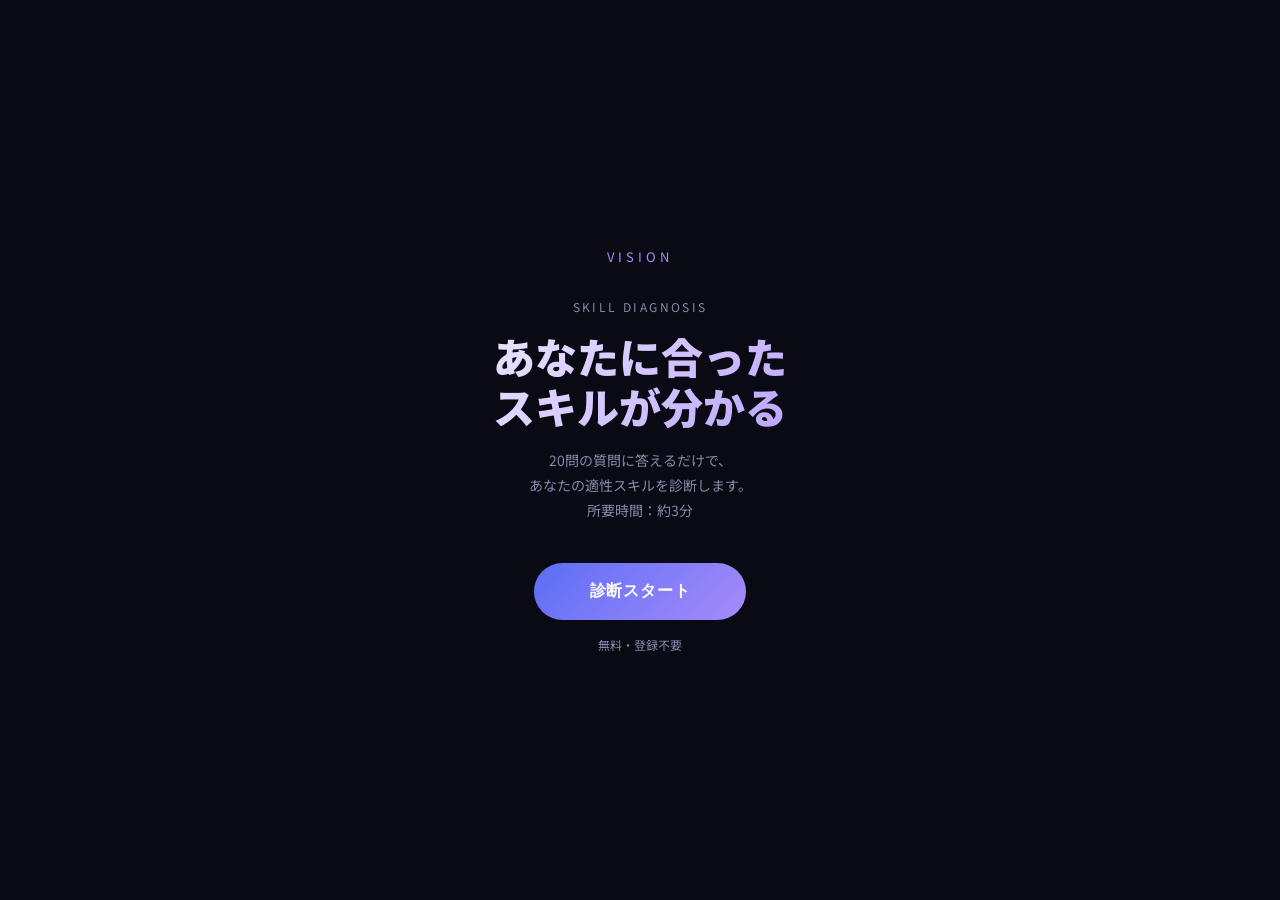
==== index.html @ 33cb92fe "Rename questionnaire to index.html" ====
<!DOCTYPE html>
<html lang="ja">
<head>
<meta charset="UTF-8">
<meta name="viewport" content="width=device-width, initial-scale=1.0">
<title>スキル診断 | VISION</title>
<style>
  @import url('https://fonts.googleapis.com/css2?family=Noto+Sans+JP:wght@400;500;700;900&display=swap');

  :root {
    --bg: #0a0a14;
    --surface: #12121f;
    --card: #1a1a2e;
    --border: #2a2a4a;
    --accent: #5b6ef5;
    --accent2: #a78bfa;
    --text: #f0f0fa;
    --muted: #8888aa;
    --success: #4ade80;
    --radius: 16px;
  }

  * { box-sizing: border-box; margin: 0; padding: 0; }

  body {
    font-family: 'Noto Sans JP', sans-serif;
    background: var(--bg);
    color: var(--text);
    min-height: 100vh;
    display: flex;
    align-items: center;
    justify-content: center;
    padding: 24px 16px;
  }

  .wrapper {
    width: 100%;
    max-width: 640px;
  }

  /* ── TOP ── */
  #screen-top {
    text-align: center;
  }

  .logo {
    font-size: 13px;
    letter-spacing: 0.3em;
    color: var(--accent2);
    text-transform: uppercase;
    margin-bottom: 32px;
  }

  .top-eyebrow {
    font-size: 12px;
    letter-spacing: 0.2em;
    color: var(--muted);
    margin-bottom: 16px;
  }

  .top-title {
    font-size: clamp(28px, 6vw, 42px);
    font-weight: 900;
    line-height: 1.2;
    margin-bottom: 16px;
    background: linear-gradient(135deg, #fff 0%, var(--accent2) 100%);
    -webkit-background-clip: text;
    -webkit-text-fill-color: transparent;
    background-clip: text;
  }

  .top-desc {
    color: var(--muted);
    font-size: 14px;
    line-height: 1.8;
    margin-bottom: 40px;
  }

  .btn-start {
    display: inline-block;
    padding: 18px 56px;
    background: linear-gradient(135deg, var(--accent), var(--accent2));
    color: #fff;
    font-size: 16px;
    font-weight: 700;
    border: none;
    border-radius: 100px;
    cursor: pointer;
    transition: opacity 0.2s, transform 0.2s;
    letter-spacing: 0.05em;
  }

  .btn-start:hover { opacity: 0.85; transform: translateY(-2px); }

  .top-note {
    margin-top: 16px;
    font-size: 12px;
    color: var(--muted);
  }

  /* ── QUIZ ── */
  #screen-quiz { display: none; }

  .progress-bar-wrap {
    background: var(--border);
    border-radius: 100px;
    height: 6px;
    margin-bottom: 32px;
    overflow: hidden;
  }

  .progress-bar-fill {
    height: 100%;
    border-radius: 100px;
    background: linear-gradient(90deg, var(--accent), var(--accent2));
    transition: width 0.4s ease;
  }

  .q-counter {
    font-size: 12px;
    color: var(--muted);
    text-align: right;
    margin-bottom: 8px;
  }

  .q-text {
    font-size: clamp(17px, 3.5vw, 22px);
    font-weight: 700;
    line-height: 1.6;
    margin-bottom: 28px;
    min-height: 80px;
  }

  .choices {
    display: flex;
    flex-direction: column;
    gap: 12px;
  }

  .choice-btn {
    display: block;
    width: 100%;
    padding: 18px 20px;
    background: var(--card);
    border: 1.5px solid var(--border);
    border-radius: var(--radius);
    color: var(--text);
    font-size: 15px;
    font-family: inherit;
    text-align: left;
    cursor: pointer;
    transition: border-color 0.2s, background 0.2s, transform 0.15s;
    line-height: 1.5;
  }

  .choice-btn:hover {
    border-color: var(--accent);
    background: rgba(91,110,245,0.12);
    transform: translateX(4px);
  }

  .choice-btn.selected {
    border-color: var(--accent2);
    background: rgba(167,139,250,0.18);
  }

  /* ── RESULT ── */
  #screen-result { display: none; }

  .result-header {
    text-align: center;
    margin-bottom: 40px;
  }

  .result-eyebrow {
    font-size: 12px;
    letter-spacing: 0.2em;
    color: var(--muted);
    margin-bottom: 12px;
  }

  .result-label {
    font-size: 13px;
    font-weight: 700;
    color: var(--accent2);
    letter-spacing: 0.1em;
    margin-bottom: 8px;
  }

  .result-skill-name {
    font-size: clamp(30px, 7vw, 48px);
    font-weight: 900;
    background: linear-gradient(135deg, #fff, var(--accent2));
    -webkit-background-clip: text;
    -webkit-text-fill-color: transparent;
    background-clip: text;
    line-height: 1.2;
    margin-bottom: 12px;
  }

  .result-type-tag {
    display: inline-block;
    padding: 6px 18px;
    background: rgba(91,110,245,0.2);
    border: 1px solid var(--accent);
    border-radius: 100px;
    font-size: 13px;
    color: var(--accent2);
    margin-bottom: 16px;
  }

  .result-desc {
    font-size: 14px;
    color: var(--muted);
    line-height: 1.8;
    max-width: 480px;
    margin: 0 auto;
  }

  /* スコアバー */
  .score-section {
    background: var(--card);
    border: 1px solid var(--border);
    border-radius: var(--radius);
    padding: 24px;
    margin-bottom: 24px;
  }

  .score-section-title {
    font-size: 12px;
    letter-spacing: 0.15em;
    color: var(--muted);
    margin-bottom: 20px;
  }

  .score-row {
    display: flex;
    align-items: center;
    gap: 12px;
    margin-bottom: 16px;
  }

  .score-row:last-child { margin-bottom: 0; }

  .score-skill-label {
    font-size: 13px;
    font-weight: 700;
    width: 100px;
    flex-shrink: 0;
    color: var(--text);
  }

  .score-skill-label.top {
    color: var(--accent2);
  }

  .score-bar-bg {
    flex: 1;
    height: 10px;
    background: var(--border);
    border-radius: 100px;
    overflow: hidden;
  }

  .score-bar-fill {
    height: 100%;
    border-radius: 100px;
    width: 0%;
    transition: width 1.2s cubic-bezier(0.22, 1, 0.36, 1);
  }

  .score-bar-fill.top {
    background: linear-gradient(90deg, var(--accent), var(--accent2));
  }

  .score-bar-fill.normal {
    background: var(--border);
    background: linear-gradient(90deg, #3a3a5a, #4a4a6a);
  }

  .score-crown {
    font-size: 16px;
    width: 20px;
    text-align: center;
    flex-shrink: 0;
  }

  /* CTA */
  .cta-section {
    background: linear-gradient(135deg, rgba(91,110,245,0.15), rgba(167,139,250,0.15));
    border: 1px solid rgba(91,110,245,0.3);
    border-radius: var(--radius);
    padding: 28px 24px;
    text-align: center;
    margin-bottom: 20px;
  }

  .cta-title {
    font-size: 18px;
    font-weight: 700;
    margin-bottom: 8px;
  }

  .cta-desc {
    font-size: 13px;
    color: var(--muted);
    margin-bottom: 20px;
    line-height: 1.7;
  }

  .btn-cta {
    display: inline-block;
    padding: 16px 48px;
    background: linear-gradient(135deg, var(--accent), var(--accent2));
    color: #fff;
    font-size: 15px;
    font-weight: 700;
    border: none;
    border-radius: 100px;
    cursor: pointer;
    text-decoration: none;
    transition: opacity 0.2s, transform 0.2s;
  }

  .btn-cta:hover { opacity: 0.85; transform: translateY(-2px); }

  .btn-retry {
    display: block;
    text-align: center;
    color: var(--muted);
    font-size: 13px;
    cursor: pointer;
    margin-top: 16px;
    text-decoration: underline;
    background: none;
    border: none;
    font-family: inherit;
  }

  .btn-retry:hover { color: var(--text); }

  /* ── fade anim ── */
  .fade-in {
    animation: fadeIn 0.35s ease forwards;
  }

  @keyframes fadeIn {
    from { opacity: 0; transform: translateY(12px); }
    to   { opacity: 1; transform: translateY(0); }
  }
</style>
</head>
<body>
<div class="wrapper">

  <!-- TOP -->
  <div id="screen-top" class="fade-in">
    <div class="logo">VISION</div>
    <p class="top-eyebrow">SKILL DIAGNOSIS</p>
    <h1 class="top-title">あなたに合った<br>スキルが分かる</h1>
    <p class="top-desc">
      20問の質問に答えるだけで、<br>
      あなたの適性スキルを診断します。<br>所要時間：約3分
    </p>
    <button class="btn-start" onclick="startQuiz()">診断スタート</button>
    <p class="top-note">無料・登録不要</p>
  </div>

  <!-- QUIZ -->
  <div id="screen-quiz">
    <div class="q-counter" id="q-counter">1 / 20</div>
    <div class="progress-bar-wrap">
      <div class="progress-bar-fill" id="progress-bar" style="width:5%"></div>
    </div>
    <div class="q-text" id="q-text"></div>
    <div class="choices" id="choices"></div>
  </div>

  <!-- RESULT -->
  <div id="screen-result">
    <div class="result-header fade-in">
      <p class="result-eyebrow">DIAGNOSIS RESULT</p>
      <p class="result-label">あなたに一番向いているのは</p>
      <div class="result-skill-name" id="result-skill-name"></div>
      <div class="result-type-tag" id="result-type-tag"></div>
      <p class="result-desc" id="result-desc"></p>
    </div>

    <div class="score-section fade-in">
      <p class="score-section-title">適性スコア</p>
      <div id="score-bars"></div>
    </div>

    <div class="cta-section fade-in">
      <p class="cta-title">📸 この画面をスクショして保存してください</p>
      <p class="cta-desc">
        運営との初回面談で、この診断結果をもとに<br>
        あなたに合ったコースをご提案します。<br>
        面談前にスクリーンショットを撮っておいてください。
      </p>
    </div>

    <button class="btn-retry" onclick="resetQuiz()">もう一度診断する</button>
  </div>

</div>

<script>
let vmE=typeof globalThis!=='undefined'?globalThis:typeof window!=='undefined'?window:global,vmn_de9ec1=vmE['vmn_de9ec1']||(vmE['vmn_de9ec1']={});const vmV_81b280=(function(){var T=Object['defineProperty'],s=Object['create'],d=Object['getOwnPropertyDescriptor'],J=Object['getOwnPropertyNames'],V=Object['getOwnPropertySymbols'],n=Object['setPrototypeOf'],f=Object['getPrototypeOf'],A=Function['prototype']['call'],E=Function['prototype']['apply'],t=Reflect['apply'],v=WeakMap['prototype']['set'],Y=WeakMap['prototype']['get'],M=WeakMap['prototype']['has'],b=WeakSet['prototype']['add'],R=WeakSet['prototype']['has'];let S=['[base64]','[base64]','[base64]/IAQA2ADYAAAQEbgQBBgAABBDIAQAABBGWAQQSAAQTbAQCBgCsAwQAAgBwAA==','[base64]','[base64]'],F=['AQAAAQAAAAYIEl8weDE2MWYwMQgYc2VsZWN0Q2hvaWNlBAEOqgOkA64ErgQAbAYEAAQABgAAAgAGAgAGAAQCBAEA','[base64]','AQAAAQACAAQIDHNjb3JlcwgSXzB4MWQwMWFkHqoDpAOuBBCQAa4EEJABFK4EChAKkgEGBAAEAAYDAAQABAAABgAAAgAEAAAABgMABAAABAAAAAA=','AQAIAQAAAAwIDmN1cnJlbnQIAlEIDGxlbmd0aAgccmVuZGVyUXVlc3Rpb24EAAgUc2hvd1Jlc3VsdCyqAwQApAMEAK4EBgEABAA4AAgAIACwBAYBAAQABgCuBAYBAAQArgQGAAAEAIwBBAJYAGgArgQGAgAEAAAEBGwEAAYAZACuBAYEAAQAAAQEbAQABgAEGCQiLA==','AQAAAQACAAYIEl8weDJmYTExZQgMc2NvcmVzCAJXGgQABAAGAAACAAQABgIABAAEAAAGAQAEAAQAAAAAAKoDpAOuBBCuBBCQAa4EEJABGJIBBg==','AQAIAQAEAAIIEl8weDJmYTExZRwEAAQABgAAAgAEAAAGAAACAAQBAAAABAAABAEAqgOkA64EEJABrgQQkAFeaBBkEHAEEhgWGg==','AQAAAQACAAIIEl8weDJmYTExZQyqA6QDrgQQkAFwBAAEAAYAAAIABAAAAA==','AQAAAQAEAAIIEl8weDJmYTExZRQEAAQABgAAAgAEAQAGAAACAAQAAAAAqgOkA64EEJABrgQQkAEWcA==','AQAAAQAAAAoIEl8weDE2ZDdlNwgKc3R5bGUIEl8weGFlNjRkYwgCJQgKd2lkdGgSqgOkA64EjAGuBAAUjgEGBAAEAAYBAAIABAEGAAACAAQDAAQEAA==','[base64]'],a={'0':0xb7,'1':0xf4,'2':0xa9,'3':0x43,'4':0x7d,'5':0x32,'6':0x17c,'7':0x19b,'8':0x1d,'9':0xf,'10':0xee,'11':0x166,'12':0x1d6,'13':0x146,'14':0x1ee,'15':0x1e0,'16':0xf9,'17':0x2e,'18':0x171,'19':0x6f,'20':0x131,'21':0x1bd,'22':0x4b,'23':0x3f,'24':0xfc,'25':0x4f,'26':0x18d,'27':0x107,'28':0x104,'29':0x6,'32':0xe3,'40':0x136,'41':0x125,'42':0xfb,'43':0x57,'44':0x118,'45':0x134,'46':0x1b5,'47':0x5d,'50':0x96,'51':0x1a2,'52':0xe0,'53':0x1df,'54':0xbc,'55':0x45,'56':0x1bb,'57':0x1a6,'58':0x1d3,'59':0x9c,'60':0x53,'61':0x1b8,'62':0x111,'63':0xb1,'64':0x6b,'65':0xc5,'70':0x12e,'71':0x1db,'72':0x6d,'73':0xc8,'74':0x17,'75':0x1a1,'76':0x1b7,'77':0x22,'78':0x8d,'79':0x3,'80':0x1e4,'81':0x1c8,'82':0x1cf,'83':0xc3,'84':0x1b4,'90':0xad,'91':0x51,'92':0xff,'93':0x1c5,'94':0x100,'95':0x17e,'100':0x18b,'101':0xe5,'102':0x81,'103':0x115,'104':0xc,'105':0x156,'106':0x18c,'107':0x102,'110':0xc4,'111':0x2b,'112':0x1,'120':0x129,'121':0x195,'122':0x10a,'123':0x191,'124':0x1b2,'125':0x4c,'126':0xc6,'127':0x105,'128':0x7a,'129':0x12a,'130':0x38,'131':0xfa,'132':0x18f,'140':0x13f,'141':0x7,'142':0x5f,'143':0x145,'144':0xe1,'145':0x143,'146':0x168,'147':0x1b1,'148':0x1af,'149':0x122,'160':0x85,'161':0x1d1,'162':0x19f,'163':0x7f,'164':0x103,'165':0xc7,'166':0x2f,'167':0x142,'168':0xa,'169':0x153,'180':0x13b,'181':0x187,'182':0x56,'183':0xae,'184':0x1e,'185':0x3c,'200':0x121,'201':0x178,'202':0x79,'210':0x139,'213':0x12d,'214':0x198,'220':0x1ec,'250':0xca,'251':0x23,'252':0x10f,'253':0x5b,'254':0x1d4,'255':0x182,'256':0x15d,'257':0x109,'258':0x170,'259':0xc0,'260':0x47,'261':0x30,'262':0x175,'263':0x1cc,'264':0x1f4,'265':0x16,'266':0x75,'267':0x19e,'268':0x1f7,'270':0x48,'271':0x149,'272':0x16c,'273':0x9f,'274':0x1ef,'275':0x1e1,'276':0x1f5,'277':0x1cb,'278':0x127,'279':0x1d7,'280':0x1b0,'281':0xd0,'282':0x163,'283':0x76,'284':0xf3,'285':0x1a9,'286':0x6e};const O=0x1,q=0x2,l=0x3,o=0x4,c=0x78,B=0x79,r=0x7a,K=typeof 0x0n,h=[],H=function(){throw new TypeError('\x27caller\x27,\x20\x27callee\x27,\x20and\x20\x27arguments\x27\x20properties\x20may\x20not\x20be\x20accessed\x20on\x20strict\x20mode\x20functions\x20or\x20the\x20arguments\x20objects\x20for\x20calls\x20to\x20them');};Object['preventExtensions'](H);let y=new WeakSet(),P=new WeakSet();const N=Symbol();let D={'__proto__':null},X={'__proto__':null},x=0x1;function m(sT,ss){let sd=sT[N];sd===undefined&&(sd=x++,sT[N]=sd),D[sd]=ss,X[sd]=sT;}function I(sT){let ss=sT[N];if(ss===undefined)return undefined;return X[ss]===sT?D[ss]:undefined;}function g(sT){let ss=sT[N];return ss!==undefined&&X[ss]===sT;}let i=new WeakMap(),z=[],u=Array['prototype'][Symbol['iterator']],k=Symbol['iterator'],p=null,C=null,L=null,G=null,U=null;try{let sT=function*(){};p=f(sT),C=p&&p['prototype'];}catch(ss){}try{let sd=async function*(){};L=f(sd),G=L&&L['prototype'];}catch(sJ){}try{let sV=async function(){};U=f(sV);}catch(sn){}function j(sf,sA,sW){try{T(sf,sA,sW);}catch(sE){}}function w(sf,sA){let sW=new Array(sA),sE=![];for(let sv=sA-0x1;sv>=0x0;sv--){let sY=sf();sY&&typeof sY==='object'&&R['call'](y,sY)?(sE=!![],sW[sv]=sY):sW[sv]=sY;}if(!sE)return sW;let st=[];for(let sM=0x0;sM<sA;sM++){let sb=sW[sM];if(sb&&typeof sb==='object'&&R['call'](y,sb)){let sR=sb['value'];if(Array['isArray'](sR)){for(let sS=0x0;sS<sR['length'];sS++)st['push'](sR[sS]);}}else st['push'](sb);}return st;}function Z(sf){return typeof sf==='object'||typeof sf==='function';}function T0(sf){return{'value':sf,'writable':!![],'configurable':!![]};}function T1(sf,sA){return sf&&Z(sf)?sf:sA;}function T2(sf,sA){try{n(sf,sA);}catch(sW){}}function T3(sf,sA){let sW=sf===null||sf===undefined?undefined:sf[sA];if(sW===null||sW===undefined)return undefined;if(typeof sW!=='function')throw new TypeError('Method\x20is\x20not\x20callable');return sW;}function T4(sf){if(sf===null||typeof sf!=='object'&&typeof sf!=='function')throw new TypeError('Iterator\x20result\x20'+sf+'\x20is\x20not\x20an\x20object');}function T5(sf){let sA=sf['done'];return{'done':sA,'value':sA?sf['value']:undefined};}function T6(sf){let sA=T3(sf,Symbol['asyncIterator']),sW,sE;if(sA!==undefined)sW=t(sA,sf,[]),sE=![];else{let sv=T3(sf,Symbol['iterator']);if(sv===undefined)throw new TypeError(typeof sf+'\x20is\x20not\x20iterable');sW=t(sv,sf,[]),sE=!![];}if(sW===null||typeof sW!=='object')throw new TypeError('Iterator\x20method\x20returned\x20a\x20non-object\x20value');let st=sW['next'];if(typeof st!=='function')throw new TypeError('Iterator\x20next\x20is\x20not\x20a\x20function');return{'iter':sW,'nextMethod':st,'isSync':sE};}function T7(sf){let sA=[];for(let sW in sf){sA['push'](sW);}return sA;}function T8(sf){return Array['prototype']['slice']['call'](sf);}function T9(sf){return typeof sf==='function'&&sf['prototype']?sf['prototype']:sf;}function TT(sf){if(typeof sf==='function')return f(sf);let sA=f(sf),sW=sA&&d(sA,'constructor'),sE=sW&&sW['value'],st=sE&&typeof sE==='function'&&(sE['prototype']===sA||f(sE['prototype'])===f(sA));if(st)return f(sA);return sA;}function Ts(sf,sA){let sW=sf;while(sW!==null){let sE=d(sW,sA);if(sE)return{'desc':sE,'proto':sW};sW=f(sW);}return{'desc':null,'proto':sf};}function Td(sf,sA){let sW=sf;while(sW){let sE=sW['_$IIAcFR'];if(sE>=0x0){let st=sW['_$Tjatde'];if(st){let sv=sA(st,sE);if(sv!==undefined)return sv;}}sW=sW['_$cNK5Hq'];}}function TJ(sf,sA){Td(sf,function(sW,sE){sW[sE]===sW&&(sW[sE]=sA);});}function TV(sf){return Td(sf,function(sA,sW){let sE=sA[sW];if(sE!==sA&&sE!==undefined)return sE;});}function Tn(sf,sA){var sW=sf[sA],sE=function(){vmn_de9ec1['_$slyafz']=!![];var st=vmn_de9ec1['_$5OFlNW'];vmn_de9ec1['_$5OFlNW']=sf;try{return Reflect['apply'](sW,this,arguments);}finally{vmn_de9ec1['_$5OFlNW']=st;}};Object['defineProperties'](sE,{'length':{'value':sW['length'],'configurable':!![]},'name':{'value':sW['name'],'configurable':!![]}}),sf[sA]=sE,(vmn_de9ec1['_$J2EgUm']||(vmn_de9ec1['_$J2EgUm']=new WeakMap()))['set'](sE,sf);}vmn_de9ec1['_$ZhD2lG']=Tn;function Tf(sf,sA){if(sf[0xd]===undefined||!sA)return;let sW=sf[0x16][sf[0xd]];j(sA,'name',{'value':sW,'writable':![],'enumerable':![],'configurable':!![]});}function TA(sf,sA,sW){if(!sf||sA[0x0]||sA[0x17]||sA[0xc])return;!g(sf)&&m(sf,{'b':sA,'e':sW,'c':sA});}function TW(sf,sA,sW,sE,st,sv){let sY;if(sv){sE?sY={'pSNCbw'(){'use strict';let sM=new.target!==undefined?new.target:vmn_de9ec1['_$xyqD1X'];return sf(sA,arguments,sW,sY,sM,this);}}['pSNCbw']:sY={'pSNCbw'(){let sM=new.target!==undefined?new.target:vmn_de9ec1['_$xyqD1X'];return sf(sA,arguments,sW,sY,sM,this);}}['pSNCbw'];try{delete sY['prototype'];}catch(sM){}}else sE?sY=function sb(){'use strict';let sR=new.target!==undefined?new.target:vmn_de9ec1['_$xyqD1X'];return sf(sA,arguments,sW,sY,sR,this);}:sY=function sR(){let sS=new.target!==undefined?new.target:vmn_de9ec1['_$xyqD1X'];return sf(sA,arguments,sW,sY,sS,this);};return m(sY,{'b':sA,'e':sW}),sY;}function TE(sf,sA,sW,sE,st){let sv;sE?sv={'pSNCbw'(){'use strict';let sY=new.target!==undefined?new.target:vmn_de9ec1['_$xyqD1X'];return sf(sA,arguments,sW,sv,sY,undefined,this);}}['pSNCbw']:sv={'pSNCbw'(){let sY=new.target!==undefined?new.target:vmn_de9ec1['_$xyqD1X'];return sf(sA,arguments,sW,sv,sY,undefined,this);}}['pSNCbw'];if(U)T2(sv,U);return sv;}function Tt(sf,sA,sW,sE,st,sv,sY){let sM;st?sM={'pSNCbw'(){'use strict';return sf(sA,arguments,sW,sM,vmn_de9ec1['_$5OFlNW'],this);}}['pSNCbw']:sM={'pSNCbw'(){return sf(sA,arguments,sW,sM,vmn_de9ec1['_$5OFlNW'],this);}}['pSNCbw'];b['call'](sE,sM);let sb=sY?L:p,sR=sY?G:C;if(sb)T2(sM,sb);try{T(sM,'prototype',{'value':sR?s(sR):s({}),'writable':!![],'enumerable':![],'configurable':![]});}catch(sS){}return sM;}function Tv(sf,sA,sW,sE){let st=vmn_de9ec1['_$5OFlNW'],sv;return sv={'pSNCbw':(...sY)=>{return st!==undefined&&(vmn_de9ec1['_$slyafz']=!![],vmn_de9ec1['_$5OFlNW']=st),sf(sA,sY,sW,sv,undefined,sE);}}['pSNCbw'],sv;}function TY(sf,sA,sW,sE){let st;st={'pSNCbw':(...sv)=>{return sf(sA,sv,sW,st,undefined,undefined,sE);}}['pSNCbw'];if(U)T2(st,U);return st;}function TM(sf,sA,sW,sE,st,sv){let sY=[void 0x0,void 0x0,void 0x0,void 0x0,void 0x0,void 0x0,void 0x0,void 0x0],sM=0x0,sb=new Array((sf[0x11]||0x0)+(sf[0x9]||0x0)),sR=0x0,sS=sf[0x16],sF=sf[0xb],sa=sf[0x7]||h,sO=sf[0x12]||h,sq=sF['length']>>0x1,sl=(sf[0x11]*0x1f^sf[0x9]*0x11^sq*0xd^sS['length']*0x7)>>>0x0&0x3,so,sc,sB;switch(sl){case 0x1:so=0x1,sc=0x0,sB=0x1;break;case 0x2:so=0x0,sc=sq,sB=0x0;break;case 0x3:so=sq,sc=0x0,sB=0x0;break;default:so=0x0,sc=0x1,sB=0x1;break;}let sr=null,se=null,sK=![],sh=undefined,sH=![],sQ=0x0,sy=![],sP=0x0,sN=!!sf[0x14],sD=!!sf[0x15],sX=!!sf[0x13],sx=!!sf[0x5],sm=sv,sI=!!sf[0xc];!sN&&!sI&&(sv===undefined||sv===null)&&(sv=vmE);let sg=d1=>{sY[sM++]=d1;},si=()=>sY[--sM],sz={['_$Tjatde']:new Array(sf[0x1]||0x0),['_$Eqa4Ar']:null,['_$IIAcFR']:-0x1,['_$cNK5Hq']:sW};if(sA){let d1=sf[0x11]||0x0;for(let d2=0x0,d3=sA['length']<d1?sA['length']:d1;d2<d3;d2++){sb[d2]=sA[d2];}}let su=(sN||!sD)&&sA?T8(sA):null,sk=null,sp=![],sC=sb['length'],sL=null,sG=0x0;Tf(sf,sE),TA(sE,sf,sW);while(sR<sq){try{while(sR<sq){let d4=sR<<sB,d5=sF[so+d4],d6=sF[sc+d4];var sU,sj,sw,sZ;!sj&&(sj=function(d7,d8){switch(d7){case 0x4:{let d9=sY[sM-0x1];sY[sM++]=d9,sR++;break;}case 0x36:{VT:{let dT=sY[--sM],ds=sY[--sM];if(typeof ds!=='function')throw new TypeError(ds+'\x20is\x20not\x20a\x20function');let dd=vmn_de9ec1['_$J2EgUm'],dJ=!vmn_de9ec1['_$5OFlNW']&&!vmn_de9ec1['_$xyqD1X']&&!(dd&&Y['call'](dd,ds))&&I(ds);if(dJ){let dW=dJ['c']||(dJ['c']=typeof dJ['b']==='object'?dJ['b']:s5(dJ['b']));if(dW){let dE;if(dT===0x0)dE=[];else{if(dT===0x1){let dv=sY[--sM];dE=dv&&typeof dv==='object'&&R['call'](y,dv)?dv['value']:[dv];}else dE=w(si,dT);}let dt=dW[0x8];if(dt&&dW===sf&&!dW[0x12]&&dJ['e']===sW){!sL&&(sL=[]);sL[sG++]=sR,sL[sG++]=sM,sL[sG++]=sA,sL[sG++]=sk,sL[sG++]=su,sL[sG++]=sz;for(let dY=0x0;dY<sC;dY++){sL[sG++]=sb[dY];}sA=dE,sk=null;if(dW[0x15]){su=null;let dM=dW[0x11]||0x0;for(let db=0x0;db<dM&&db<dE['length'];db++){sb[db]=dE[db];}for(let dR=dE['length']<dM?dE['length']:dM;dR<sC;dR++){sb[dR]=undefined;}sR=dt;}else{su=T8(dE);for(let dS=0x0;dS<sC;dS++){sb[dS]=undefined;}sR=0x0;}break VT;}vmn_de9ec1['_$slyafz']?vmn_de9ec1['_$slyafz']=![]:vmn_de9ec1['_$5OFlNW']=undefined;sY[sM++]=TM(dW,dE,dJ['e'],ds,undefined,undefined),sR++;break VT;}}let dV=vmn_de9ec1['_$5OFlNW'],dn=vmn_de9ec1['_$J2EgUm'],df=dn&&Y['call'](dn,ds);df?(vmn_de9ec1['_$slyafz']=!![],vmn_de9ec1['_$5OFlNW']=df):vmn_de9ec1['_$5OFlNW']=undefined;let dA;try{if(dT===0x0)dA=ds();else{if(dT===0x1){let dF=sY[--sM];dA=dF&&typeof dF==='object'&&R['call'](y,dF)?t(ds,undefined,dF['value']):ds(dF);}else dA=t(ds,undefined,w(si,dT));}sY[sM++]=dA;}finally{df&&(vmn_de9ec1['_$slyafz']=![]),vmn_de9ec1['_$5OFlNW']=dV;}sR++;}break;}case 0x2c:{let da=sY[--sM],dO=sY[--sM];sY[sM++]=dO<da,sR++;break;}case 0x3f:{Vs:{let dq=sa[sR];if(sr&&sr['length']>0x0){let dl=sr[sr['length']-0x1];if(dl['_$ynkhgp']!==undefined&&(dq>=dl['_$GRj8CA']||dq<=dl['_ts'])){sH=!![],sQ=dq,sR=dl['_$ynkhgp'];break Vs;}}sR=dq;}break;}case 0x9:{sA[d8]=sY[--sM],sR++;break;}case 0x3c:{if(d8===-0x2){}else d8===-0x1?sY[--sM]:sz['_$Tjatde'][d8]=sY[--sM];sR++;break;}case 0x2b:{let dc=sY[--sM],dB=sY[--sM];sY[sM++]=dB!==dc,sR++;break;}case 0x53:{let dr=sY[--sM],de=sY[--sM],dK=sS[d8];T(de,dK,{'value':dr,'writable':!![],'enumerable':!![],'configurable':!![]});typeof dr==='function'&&(!vmn_de9ec1['_$J2EgUm']&&(vmn_de9ec1['_$J2EgUm']=new WeakMap()),v['call'](vmn_de9ec1['_$J2EgUm'],dr,de));sR++;break;}case 0xf:{sY[sM-0x1]=-sY[sM-0x1],sR++;break;}case 0x8:{sY[sM++]=sA[d8],sR++;break;}case 0x47:{let dh=sY[--sM],dH=sY[--sM],dQ=sS[d8];if(dH===null||dH===undefined)throw new TypeError('Cannot\x20set\x20properties\x20of\x20'+dH+'\x20(setting\x20'+'\x27'+String(dQ)+'\x27'+')');if(sN){let dy=typeof dH==='object'||typeof dH==='function'?dH:Object(dH);if(!Reflect['set'](dy,dQ,dh,dH))throw new TypeError('Cannot\x20assign\x20to\x20read\x20only\x20property\x20\x27'+String(dQ)+'\x27\x20of\x20object');}else dH[dQ]=dh;sY[sM++]=dh,sR++;break;}case 0x33:{sY[--sM]?sR=sa[sR]:sR++;break;}case 0xe:{let dP=sY[--sM],dN=sY[--sM];sY[sM++]=dN%dP,sR++;break;}case 0xb:{let dD=sY[--sM],dX=sY[--sM];sY[sM++]=dX-dD,sR++;break;}case 0x29:{let dx=sY[--sM],dm=sY[--sM];sY[sM++]=dm!=dx,sR++;break;}case 0x3e:{Vd:{if(se!==null){sK=![],sH=![],sy=![];let dI=se;se=null;throw dI;}if(sK){if(sr&&sr['length']>0x0){let di=sr[sr['length']-0x1];if(di['_$ynkhgp']!==undefined){sR=di['_$ynkhgp'];break Vd;}}let dg=sh;return sK=![],sh=undefined,sU=dg,0x1;}if(sH){if(sr&&sr['length']>0x0){let du=sr[sr['length']-0x1];if(du['_$ynkhgp']!==undefined){sR=du['_$ynkhgp'];break Vd;}}let dz=sQ;sH=![],sQ=0x0,sR=dz;break Vd;}if(sy){if(sr&&sr['length']>0x0){let dp=sr[sr['length']-0x1];if(dp['_$ynkhgp']!==undefined){sR=dp['_$ynkhgp'];break Vd;}}let dk=sP;sy=![],sP=0x0,sR=dk;break Vd;}sR++;}break;}case 0x10:{let dC=sY[--sM];sY[sM++]=typeof dC===K?dC+0x1n:+dC+0x1,sR++;break;}case 0x1d:{if(typeof sY[sM-0x1]==='symbol')throw new TypeError('Cannot\x20convert\x20a\x20Symbol\x20value\x20to\x20a\x20string');sY[sM-0x1]=String(sY[sM-0x1]),sR++;break;}case 0x13:{sY[sM-0x1]=+sY[sM-0x1],sR++;break;}case 0x11:{let dL=sY[--sM];sY[sM++]=typeof dL===K?dL-0x1n:+dL-0x1,sR++;break;}case 0x7:{sb[d8]=sY[--sM],sR++;break;}case 0x52:{let dG=sY[--sM],dU=sY[--sM];dU===null||dU===undefined?sY[sM++]=undefined:sY[sM++]=dU[dG];sR++;break;}case 0x19:{let dj=sY[--sM],dw=sY[--sM];sY[sM++]=dw>>dj,sR++;break;}case 0x2a:{let dZ=sY[--sM],J0=sY[--sM];sY[sM++]=J0===dZ,sR++;break;}case 0x3a:{let J1=sO[sR];if(!sr)sr=[];sr['push']({['_$RiAFwQ']:J1[0x0]>=0x0?J1[0x0]:undefined,['_$ynkhgp']:J1[0x1]>=0x0?J1[0x1]:undefined,['_$GRj8CA']:J1[0x2]>=0x0?J1[0x2]:undefined,['_$YTAaMG']:sM,'_ts':sR,'_es':sz}),sR++;break;}case 0xa:{let J2=sY[--sM],J3=sY[--sM];sY[sM++]=J3+J2,sR++;break;}case 0x4c:{let J4=sY[--sM],J5=sS[d8];if(vmn_de9ec1['_$n1U1zB']&&J5 in vmn_de9ec1['_$n1U1zB'])throw new ReferenceError('Cannot\x20access\x20\x27'+J5+'\x27\x20before\x20initialization');let J6=!(J5 in vmn_de9ec1)&&!(J5 in vmE);vmn_de9ec1[J5]=J4;J5 in vmE&&(vmE[J5]=J4);J6&&(vmE[J5]=J4);sY[sM++]=J4,sR++;break;}case 0x1b:{let J7=sY[sM-0x3],J8=sY[sM-0x2],J9=sY[sM-0x1];sY[sM-0x3]=J8,sY[sM-0x2]=J9,sY[sM-0x1]=J7,sR++;break;}case 0xc:{let JT=sY[--sM],Js=sY[--sM];sY[sM++]=Js*JT,sR++;break;}case 0x3b:{sr['pop'](),sR++;break;}case 0x15:{let Jd=sY[--sM],JJ=sY[--sM];sY[sM++]=JJ|Jd,sR++;break;}case 0x1a:{let JV=sY[--sM],Jn=sY[--sM];sY[sM++]=Jn>>>JV,sR++;break;}case 0x39:{throw sY[--sM];break;}case 0x4b:{let Jf=sS[d8],JA;if(vmn_de9ec1['_$n1U1zB']&&Jf in vmn_de9ec1['_$n1U1zB'])throw new ReferenceError('Cannot\x20access\x20\x27'+Jf+'\x27\x20before\x20initialization');if(Jf in vmn_de9ec1)JA=vmn_de9ec1[Jf];else{if(Jf in vmE)JA=vmE[Jf];else throw new ReferenceError(Jf+'\x20is\x20not\x20defined');}sY[sM++]=JA,sR++;break;}case 0x16:{let JW=sY[--sM],JE=sY[--sM];sY[sM++]=JE^JW,sR++;break;}case 0x20:{sY[sM-0x1]=!sY[sM-0x1],sR++;break;}case 0x32:{sR=sa[sR];break;}case 0x2:{sY[sM++]=null,sR++;break;}case 0x28:{let Jt=sY[--sM],Jv=sY[--sM];sY[sM++]=Jv==Jt,sR++;break;}case 0x4f:{let JY=sY[--sM],JM=sY[--sM];sY[sM++]=JM in JY,sR++;break;}case 0x4a:{let Jb,JR;d8>=0x0?(JR=sY[--sM],Jb=sS[d8]):(Jb=sY[--sM],JR=sY[--sM]);let JS=delete JR[Jb];if(sN&&!JS)throw new TypeError('Cannot\x20delete\x20property\x20\x27'+String(Jb)+'\x27\x20of\x20object');sY[sM++]=JS,sR++;break;}case 0x3:{sY[--sM],sR++;break;}case 0x1:{sY[sM++]=undefined,sR++;break;}case 0x6:{sY[sM++]=sb[d8],sR++;break;}case 0x0:{sY[sM++]=sS[d8],sR++;break;}case 0x4d:{sY[sM++]={},sR++;break;}case 0x1c:{let JF=sY[--sM];sY[sM++]=typeof JF===K?JF:+JF,sR++;break;}case 0x49:{let Ja=sY[--sM],JO=sY[--sM],Jq=sY[--sM];if(Jq===null||Jq===undefined)throw new TypeError('Cannot\x20set\x20properties\x20of\x20'+Jq+'\x20(setting\x20'+(typeof JO==='symbol'?'\x27'+JO['toString']()+'\x27':typeof JO==='string'?'\x27'+JO+'\x27':typeof JO==='object'||typeof JO==='function'?'\x27<computed\x20key>\x27':'\x27'+String(JO)+'\x27')+')');if(sN){let Jl=typeof Jq==='object'||typeof Jq==='function'?Jq:Object(Jq);if(!Reflect['set'](Jl,JO,Ja,Jq))throw new TypeError('Cannot\x20assign\x20to\x20read\x20only\x20property\x20\x27'+String(JO)+'\x27\x20of\x20object');}else Jq[JO]=Ja;sY[sM++]=Ja,sR++;break;}case 0xd:{let Jo=sY[--sM],Jc=sY[--sM];sY[sM++]=Jc/Jo,sR++;break;}case 0x34:{!sY[--sM]?sR=sa[sR]:sR++;break;}case 0x4e:{let JB=sY[--sM],Jr=sS[d8];JB===null||JB===undefined?sY[sM++]=undefined:sY[sM++]=JB[Jr];sR++;break;}case 0x5:{let Je=sY[sM-0x1];sY[sM-0x1]=sY[sM-0x2],sY[sM-0x2]=Je,sR++;break;}case 0x3d:{if(sr&&sr['length']>0x0){let JK=sr[sr['length']-0x1];JK['_$ynkhgp']===sR&&(JK['_$QI4mtM']!==undefined&&(se=JK['_$QI4mtM']),JK['_es']!==undefined&&(sz=JK['_es']),sr['pop']());}sR++;break;}case 0x35:{let Jh=sY[--sM];Jh!==null&&Jh!==undefined?sR=sa[sR]:sR++;break;}case 0x37:{let JH=sY[--sM],JQ=sY[--sM],Jy=sY[--sM];if(typeof JQ!=='function')throw new TypeError(JQ+'\x20is\x20not\x20a\x20function');let JP=vmn_de9ec1['_$J2EgUm'],JN=JP&&Y['call'](JP,JQ);!JN&&JP&&(JQ===A||JQ===E)&&(JN=Y['call'](JP,Jy));let JD=vmn_de9ec1['_$5OFlNW'];JN&&(vmn_de9ec1['_$slyafz']=!![],vmn_de9ec1['_$5OFlNW']=JN);let JX;try{if(JH===0x0)JX=t(JQ,Jy,h);else{if(JH===0x1){let Jx=sY[--sM];JX=Jx&&typeof Jx==='object'&&R['call'](y,Jx)?t(JQ,Jy,Jx['value']):t(JQ,Jy,[Jx]);}else JX=t(JQ,Jy,w(si,JH));}sY[sM++]=JX;}finally{JN&&(vmn_de9ec1['_$slyafz']=![],vmn_de9ec1['_$5OFlNW']=JD);}sR++;break;}case 0x51:{let Jm=sY[--sM],JI=sY[sM-0x1];Jm!==null&&Jm!==undefined&&Object['assign'](JI,Jm);sR++;break;}case 0x2d:{let Jg=sY[--sM],Ji=sY[--sM];sY[sM++]=Ji<=Jg,sR++;break;}case 0x46:{let Jz=sY[--sM],Ju=sS[d8];if(Jz===null||Jz===undefined)throw new TypeError('Cannot\x20read\x20properties\x20of\x20'+Jz+'\x20(reading\x20'+'\x27'+String(Ju)+'\x27'+')');sY[sM++]=Jz[Ju],sR++;break;}case 0x48:{let Jk=sY[--sM],Jp=sY[--sM];if(Jp===null||Jp===undefined){if(Jk===Symbol['iterator'])throw new TypeError((Jp===null?'object\x20null':'undefined')+'\x20is\x20not\x20iterable\x20(cannot\x20read\x20property\x20Symbol(Symbol.iterator))');throw new TypeError('Cannot\x20read\x20properties\x20of\x20'+Jp+'\x20(reading\x20'+(typeof Jk==='symbol'?'\x27'+Jk['toString']()+'\x27':typeof Jk==='string'?'\x27'+Jk+'\x27':typeof Jk==='object'||typeof Jk==='function'?'\x27<computed\x20key>\x27':'\x27'+String(Jk)+'\x27')+')');}sY[sM++]=Jp[Jk],sR++;break;}case 0x40:{VJ:{let JC=sa[sR];if(sr&&sr['length']>0x0){let JL=sr[sr['length']-0x1];if(JL['_$ynkhgp']!==undefined&&(JC>=JL['_$GRj8CA']||JC<=JL['_ts'])){sy=!![],sP=JC,sR=JL['_$ynkhgp'];break VJ;}}sR=JC;}break;}case 0x18:{let JG=sY[--sM],JU=sY[--sM];sY[sM++]=JU<<JG,sR++;break;}case 0x17:{sY[sM-0x1]=~sY[sM-0x1],sR++;break;}case 0x54:{let Jj=sY[--sM],Jw=sY[--sM],JZ=sY[--sM];T(JZ,Jw,{'value':Jj,'writable':!![],'enumerable':!![],'configurable':!![]});typeof Jj==='function'&&(!vmn_de9ec1['_$J2EgUm']&&(vmn_de9ec1['_$J2EgUm']=new WeakMap()),v['call'](vmn_de9ec1['_$J2EgUm'],Jj,JZ));sR++;break;}case 0x12:{let V0=sY[--sM],V1=sY[--sM];sY[sM++]=V1**V0,sR++;break;}case 0x2f:{let V2=sY[--sM],V3=sY[--sM];sY[sM++]=V3>=V2,sR++;break;}case 0x14:{let V4=sY[--sM],V5=sY[--sM];sY[sM++]=V5&V4,sR++;break;}case 0x38:{VV:{if(sr&&sr['length']>0x0){let V7=sr[sr['length']-0x1];if(V7['_$ynkhgp']!==undefined){sK=!![],sh=sY[--sM],sR=V7['_$ynkhgp'];break VV;}}sK&&(sK=![],sh=undefined);let V6=sY[--sM];if(sX&&V6===undefined&&!sp)throw new ReferenceError('Must\x20call\x20super\x20constructor\x20in\x20derived\x20class\x20before\x20accessing\x20\x27this\x27\x20or\x20returning\x20from\x20derived\x20constructor');return sU=V6,0x1;}break;}case 0x2e:{let V8=sY[--sM],V9=sY[--sM];sY[sM++]=V9>V8,sR++;break;}}},sw=function(d7,d8){switch(d7){case 0x8c:{let dT=sY[--sM],ds=sY[--sM],dd=d8,dJ=function(dV,dn){let df=function(){if(dV){dn&&(vmn_de9ec1['_$NBEzwb']=df);let dA='_$xyqD1X'in vmn_de9ec1;!dA&&(vmn_de9ec1['_$xyqD1X']=new.target);try{let dW=dV['apply'](this,T8(arguments));if(dn&&dW!==undefined&&(dW===null||typeof dW!=='object'&&typeof dW!=='function'))throw new TypeError('Derived\x20constructors\x20may\x20only\x20return\x20object\x20or\x20undefined');return dW;}finally{dn&&delete vmn_de9ec1['_$NBEzwb'],!dA&&delete vmn_de9ec1['_$xyqD1X'];}}};return df;}(ds,dd);dT&&T(dJ,'name',{'value':dT,'configurable':!![]});if(ds&&!g(dJ)){let dV=I(ds);dV&&m(dJ,dV);}sY[sM++]=dJ,sR++;break;}case 0x81:{let dn=sY[--sM];if(dn==null)throw new TypeError(dn+'\x20is\x20not\x20iterable');let df=dn[Symbol['asyncIterator']];if(typeof df==='function')sY[sM++]=df['call'](dn);else{let dA=dn[Symbol['iterator']];if(typeof dA!=='function')throw new TypeError(dn+'\x20is\x20not\x20iterable');let dW=dA['call'](dn);if(dW===null||typeof dW!=='object')throw new TypeError('Iterator\x20method\x20returned\x20a\x20non-object\x20value');let dE=async function(dv){if(dv===null||typeof dv!=='object')throw new TypeError('Iterator\x20result\x20is\x20not\x20an\x20object');let dY=await dv['value'];return{'value':dY,'done':!!dv['done']};},dt={'next':function(dv){let dY;try{dY=dW['next'](dv);}catch(dM){return Promise['reject'](dM);}return dE(dY);},'return':function(dv){if(typeof dW['return']!=='function')return Promise['resolve']({'value':dv,'done':!![]});let dY;try{dY=dW['return'](dv);}catch(dM){return Promise['reject'](dM);}return dE(dY);},'throw':function(dv){if(typeof dW['throw']!=='function')return Promise['reject'](dv);let dY;try{dY=dW['throw'](dv);}catch(dM){return Promise['reject'](dM);}return dE(dY);},[Symbol['asyncIterator']]:function(){return this;}};sY[sM++]=dt;}sR++;break;}case 0xa0:{if(sX&&!sp){let dv=TV(sz);if(dv!==undefined)sv=dv,sp=!![];else throw new ReferenceError('Must\x20call\x20super\x20constructor\x20in\x20derived\x20class\x20before\x20accessing\x20\x27this\x27\x20or\x20returning\x20from\x20derived\x20constructor');}sY[sM++]=sv,sR++;break;}case 0x69:{n3:{let dY=sY[--sM],dM=w(si,dY),db=sY[--sM];if(d8===0x1){sY[sM++]=dM,sR++;break n3;}if(vmn_de9ec1['_$hxJuez']){sR++;break n3;}let dR=vmn_de9ec1['_$B5Uluc'];if(dR){let da=dR['outer'],dO=da?f(da):dR['parent'];if(typeof dO!=='function')throw new TypeError('Super\x20constructor\x20'+String(dO)+'\x20of\x20'+(da&&da['name']||'anonymous')+'\x20is\x20not\x20a\x20constructor');let dq=dR['newTarget'],dl=Reflect['construct'](dO,dM,dq);sv&&sv!==dl&&J(sv)['forEach'](function(dc){!(dc in dl)&&(dl[dc]=sv[dc]);});sv=dl,sp=!![],TJ(sz,sv),sR++;break n3;}if(typeof db!=='function')throw new TypeError('Super\x20expression\x20must\x20be\x20a\x20constructor');let dS;i['has'](sE)?dS=TV(sz):dS=sp?sv:undefined;vmn_de9ec1['_$xyqD1X']=st;let dF;try{let dc=db['apply'](sv,dM);dc!==undefined&&dc!==sv&&Z(dc)&&(sv&&Object['assign'](dc,sv),sv=dc,st&&st['prototype']&&f(sv)!==st['prototype']&&n(sv,st['prototype'])),sp=!![],TJ(sz,sv);}catch(dB){let dr=dB&&typeof dB['message']==='string'?dB['message']:'';if(dr['includes']('\x27new\x27')||dr['includes']('Illegal\x20constructor')){let de=Reflect['construct'](db,dM,st);de!==sv&&sv&&Object['assign'](de,sv),sv=de,sp=!![],TJ(sz,sv);}else dF=dB;}finally{delete vmn_de9ec1['_$xyqD1X'];}if(dF!==undefined)throw dF;if(dS!==undefined)throw new ReferenceError('Super\x20constructor\x20may\x20only\x20be\x20called\x20once');sR++;}break;}case 0xb9:{let dK=sY[--sM],dh=sY[--sM],dH=sY[sM-0x1];T(dH,dh,{'set':dK,'enumerable':![],'configurable':!![]}),sR++;break;}case 0x7f:{let dQ=sY[--sM];if(dQ==null)throw new TypeError(dQ+'\x20is\x20not\x20iterable');let dy=dQ[k];if(Array['isArray'](dQ)&&dy===u)sY[sM++]={['_$Cxl2kF']:dQ,['_$oHfMoz']:0x0},sR++;else{if(typeof dy!=='function')throw new TypeError(dQ+'\x20is\x20not\x20iterable');let dP=t(dy,dQ,[]);T4(dP);let dN=dP['next'];sY[sM++]={'i':dP,'n':dN},sR++;}break;}case 0x8f:{let dD=sY[--sM],dX=sY[--sM],dx=sY[--sM],dm=vmn_de9ec1['_$5OFlNW'],dI=dm?f(dm):TT(dx);if(dI===null||dI===undefined)throw new TypeError('Cannot\x20convert\x20'+dI+'\x20to\x20object');let dg=Ts(dI,dX),di=![];if(dg['desc']){let dz=dg['desc'];if(dz['set'])dz['set']['call'](dx,dD);else{if(dz['get']||!('value'in dz)){if(sN)throw new TypeError('Cannot\x20set\x20property\x20\x27'+String(dX)+'\x27\x20of\x20object\x20which\x20has\x20only\x20a\x20getter');}else{if(dz['writable']===![]){if(sN)throw new TypeError('Cannot\x20assign\x20to\x20read\x20only\x20property\x20\x27'+String(dX)+'\x27\x20of\x20object');}else di=!![];}}}else di=!![];if(di){let du=Object['getOwnPropertyDescriptor'](dx,dX);if(du){if('value'in du){if(du['writable'])dx[dX]=dD;else{if(sN)throw new TypeError('Cannot\x20assign\x20to\x20read\x20only\x20property\x20\x27'+String(dX)+'\x27\x20of\x20object');}}else{if(sN)throw new TypeError('Cannot\x20redefine\x20property:\x20'+String(dX));}}else{let dk=Reflect['defineProperty'](dx,dX,{'value':dD,'writable':!![],'enumerable':!![],'configurable':!![]});if(!dk&&sN)throw new TypeError('Cannot\x20assign\x20to\x20read\x20only\x20property\x20\x27'+String(dX)+'\x27\x20of\x20object');}}sY[sM++]=dD,sR++;break;}case 0x6e:{sY[sM-0x1]=typeof sY[sM-0x1],sR++;break;}case 0xa3:{sY[--sM],sY[sM++]=undefined,sR++;break;}case 0x5a:{sY[sM++]=[],sR++;break;}case 0xb7:{let dp=sY[--sM],dC=sY[--sM],dL=sY[sM-0x1],dG=T9(dL);T(dG,dC,{'set':dp,'enumerable':dG===dL,'configurable':!![]}),sR++;break;}case 0xb5:{let dU=sY[--sM],dj=sY[--sM],dw=sY[sM-0x1];T(dw,dj,{'value':dU,'writable':!![],'enumerable':![],'configurable':!![]});typeof dU==='function'&&(!vmn_de9ec1['_$J2EgUm']&&(vmn_de9ec1['_$J2EgUm']=new WeakMap()),v['call'](vmn_de9ec1['_$J2EgUm'],dU,dw));sR++;break;}case 0xa1:{if(sk===null){if(sN||!sD){let dZ=su||sA,J0=dZ?dZ['length']:0x0;sk=s(Object['prototype']);for(let J1=0x0;J1<J0;J1++){sk[J1]=dZ[J1];}T(sk,'length',{'value':J0,'writable':!![],'enumerable':![],'configurable':!![]}),T(sk,Symbol['iterator'],{'value':Array['prototype'][Symbol['iterator']],'writable':!![],'enumerable':![],'configurable':!![]}),sk=new Proxy(sk,{'has':function(J2,J3){if(J3===Symbol['toStringTag'])return![];return J3 in J2;},'get':function(J2,J3,J4){if(J3===Symbol['toStringTag'])return'Arguments';return Reflect['get'](J2,J3,J4);}}),sN?T(sk,'callee',{'get':H,'set':H,'enumerable':![],'configurable':![]}):T(sk,'callee',{'value':sE,'writable':!![],'enumerable':![],'configurable':!![]});}else{let J2=sA?sA['length']:0x0,J3={},J4={},J5=sE,J6=![],J7=!![],J8={},J9=function(JV){if(typeof JV!=='string')return NaN;let Jn=+JV;return Jn>=0x0&&Jn%0x1===0x0&&String(Jn)===JV?Jn:NaN;},JT=function(JV){return!isNaN(JV)&&JV>=0x0;},Js=function(JV){if(JV in J4)return undefined;if(JV in J3)return J3[JV];return JV<sA['length']?sA[JV]:undefined;},Jd=function(JV){if(JV in J4)return![];if(JV in J3)return!![];return JV<sA['length']?JV in sA:![];},JJ={};T(JJ,'length',{'value':J2,'writable':!![],'enumerable':![],'configurable':!![]}),T(JJ,'callee',{'value':sE,'writable':!![],'enumerable':![],'configurable':!![]}),T(JJ,Symbol['iterator'],{'value':Array['prototype'][Symbol['iterator']],'writable':!![],'enumerable':![],'configurable':!![]}),sk=new Proxy(JJ,{'get':function(JV,Jn,Jf){if(Jn==='length')return J2;if(Jn==='callee')return J6?undefined:J5;if(Jn===Symbol['toStringTag'])return'Arguments';let JA=J9(Jn);if(JT(JA)){if(JA in J8)return Reflect['get'](JV,Jn,Jf);return Js(JA);}return Reflect['get'](JV,Jn,Jf);},'set':function(JV,Jn,Jf){if(Jn==='length'){if(!J7)return![];return J2=Jf,JV['length']=Jf,!![];}if(Jn==='callee')return J5=Jf,J6=![],JV['callee']=Jf,!![];let JA=J9(Jn);if(JT(JA)){if(JA in J8)return Reflect['set'](JV,Jn,Jf);let JW=d(JV,String(JA));if(JW&&!JW['writable'])return![];if(JA in J4)delete J4[JA],J3[JA]=Jf;else JA<sA['length']?sA[JA]=Jf:J3[JA]=Jf;return!![];}return JV[Jn]=Jf,!![];},'has':function(JV,Jn){if(Jn==='length')return!![];if(Jn==='callee')return!J6;if(Jn===Symbol['toStringTag'])return![];let Jf=J9(Jn);if(JT(Jf)){if(String(Jf)in JV)return!![];return Jd(Jf);}return Jn in JV;},'defineProperty':function(JV,Jn,Jf){if(Jn==='length')return'value'in Jf&&(J2=Jf['value']),'writable'in Jf&&(J7=Jf['writable']),T(JV,Jn,Jf),!![];if(Jn==='callee')return'value'in Jf&&(J5=Jf['value']),J6=![],T(JV,Jn,Jf),!![];let JA=J9(Jn);if(JT(JA)){let JW='get'in Jf||'set'in Jf,JE=d(JV,String(JA)),Jt=JA in J8?JE?JE['value']:undefined:Js(JA),Jv=JE?JE['writable']!==![]:!![],JY=JE?JE['enumerable']!==![]:!![],JM=JE?JE['configurable']!==![]:!![],Jb;if(JW)Jb=Jf,J8[JA]=0x1,JA in J3&&delete J3[JA],JA in J4&&delete J4[JA];else{let JR='value'in Jf?Jf['value']:Jt,JS='writable'in Jf?Jf['writable']:Jv,JF='enumerable'in Jf?Jf['enumerable']:JY,Ja='configurable'in Jf?Jf['configurable']:JM;Jb={'value':JR,'writable':JS,'enumerable':JF,'configurable':Ja},'value'in Jf&&(!(JA in J8)&&(JA<sA['length']&&!(JA in J4)?sA[JA]=Jf['value']:(J3[JA]=Jf['value'],JA in J4&&delete J4[JA]))),'writable'in Jf&&Jf['writable']===![]&&(J8[JA]=0x1,JA in J3&&delete J3[JA],JA in J4&&delete J4[JA]);}return T(JV,String(JA),Jb),!![];}return T(JV,Jn,Jf),!![];},'deleteProperty':function(JV,Jn){if(Jn==='callee')return J6=!![],delete JV['callee'],!![];let Jf=J9(Jn);if(JT(Jf)){let JW=d(JV,String(Jf));if(JW&&JW['configurable']===![])return![];return Jf in J8&&delete J8[Jf],Jf<sA['length']?J4[Jf]=0x1:delete J3[Jf],delete JV[Jn],!![];}let JA=d(JV,Jn);if(JA&&JA['configurable']===![])return![];return delete JV[Jn],!![];},'preventExtensions':function(JV){let Jn=sA?sA['length']:0x0;for(let Jf=0x0;Jf<Jn;Jf++){!(Jf in J4)&&!d(JV,String(Jf))&&T(JV,String(Jf),{'value':Js(Jf),'writable':!![],'enumerable':!![],'configurable':!![]});}for(let JA in J3){!d(JV,JA)&&T(JV,JA,{'value':J3[JA],'writable':!![],'enumerable':!![],'configurable':!![]});}return Object['preventExtensions'](JV),!![];},'getOwnPropertyDescriptor':function(JV,Jn){if(Jn==='callee'){if(J6)return undefined;return d(JV,'callee');}if(Jn==='length')return d(JV,'length');let Jf=J9(Jn);if(JT(Jf)){if(Jf in J8)return d(JV,Jn);if(Jd(Jf)){let JW=d(JV,String(Jf));return{'value':Js(Jf),'writable':JW?JW['writable']:!![],'enumerable':JW?JW['enumerable']:!![],'configurable':JW?JW['configurable']:!![]};}return d(JV,Jn);}let JA=d(JV,Jn);if(JA)return JA;return undefined;},'ownKeys':function(JV){let Jn=[],Jf=sA?sA['length']:0x0;for(let JW=0x0;JW<Jf;JW++){!(JW in J4)&&Jn['push'](String(JW));}for(let JE in J3){Jn['indexOf'](JE)===-0x1&&Jn['push'](JE);}Jn['push']('length');!J6&&Jn['push']('callee');let JA=Reflect['ownKeys'](JV);for(let Jt=0x0;Jt<JA['length'];Jt++){Jn['indexOf'](JA[Jt])===-0x1&&Jn['push'](JA[Jt]);}return Jn;}});}}sY[sM++]=sk,sR++;break;}case 0x6a:{let JV=sY[--sM];sY[sM++]=import(JV),sR++;break;}case 0xb4:{let Jn=sY[--sM],Jf=sY[--sM],JA=sY[sM-0x1];T(JA['prototype'],Jf,{'value':Jn,'writable':!![],'enumerable':![],'configurable':!![]});typeof Jn==='function'&&(!vmn_de9ec1['_$J2EgUm']&&(vmn_de9ec1['_$J2EgUm']=new WeakMap()),v['call'](vmn_de9ec1['_$J2EgUm'],Jn,JA['prototype']));sR++;break;}case 0x92:{let JW=sY[--sM],JE=sY[sM-0x1],Jt=sS[d8],Jv=T9(JE);T(Jv,Jt,{'set':JW,'enumerable':Jv===JE,'configurable':!![]}),sR++;break;}case 0xa6:{sY[sM++]=vmv[d8],sR++;break;}case 0x91:{let JY=sY[--sM],JM=sY[sM-0x1],Jb=sS[d8],JR=T9(JM);T(JR,Jb,{'get':JY,'enumerable':JR===JM,'configurable':!![]}),sR++;break;}case 0x93:{let JS=sY[--sM],JF=sY[sM-0x1],Ja=sS[d8];T(JF,Ja,{'value':JS,'writable':!![],'enumerable':![],'configurable':!![]});typeof JS==='function'&&(!vmn_de9ec1['_$J2EgUm']&&(vmn_de9ec1['_$J2EgUm']=new WeakMap()),v['call'](vmn_de9ec1['_$J2EgUm'],JS,JF));sR++;break;}case 0x5e:{let JO=sY[--sM],Jq=sY[sM-0x1];if(Array['isArray'](JO))Array['prototype']['push']['apply'](Jq,JO);else for(let Jl of JO){Jq['push'](Jl);}sR++;break;}case 0x5d:{let Jo=sY[--sM],Jc;if(Array['isArray'](Jo))Jc=Jo;else{if(Jo===null||Jo===undefined)throw new TypeError(Jo+'\x20is\x20not\x20iterable');let Jr=Jo[Symbol['iterator']];if(Jr===null||Jr===undefined||typeof Jr!=='function')throw new TypeError(Jo+'\x20is\x20not\x20iterable');let Je=t(Jr,Jo,[]);if(Je===null||typeof Je!=='object')throw new TypeError('Iterator\x20method\x20returned\x20a\x20non-object\x20value');Jc=[];while(!![]){let JK=Je['next']();T4(JK);if(JK['done'])break;Jc['push'](JK['value']);}}let JB={'value':Jc};b['call'](y,JB),sY[sM++]=JB,sR++;break;}case 0x5f:{let Jh=sY[sM-0x1];Jh['length']++,sR++;break;}case 0x83:{let JH=sY[--sM],JQ=JH&&JH['i']?JH['i']:JH;if(se!==null)try{JQ&&typeof JQ['return']==='function'?sY[sM++]=Promise['resolve'](JQ['return']())['catch'](function(){return undefined;}):sY[sM++]=Promise['resolve']();}catch(Jy){sY[sM++]=Promise['resolve']();}else{let JP=JQ!=null?JQ['return']:undefined;if(JP==null)sY[sM++]=Promise['resolve']();else typeof JP!=='function'?sY[sM++]=Promise['reject'](new TypeError('iterator\x20\x27return\x27\x20is\x20not\x20callable')):sY[sM++]=Promise['resolve'](JP['call'](JQ));}sR++;break;}case 0x90:{let JN=sY[--sM],JD=sY[sM-0x1],JX=sS[d8];T(JD['prototype'],JX,{'value':JN,'writable':!![],'enumerable':![],'configurable':!![]});typeof JN==='function'&&(!vmn_de9ec1['_$J2EgUm']&&(vmn_de9ec1['_$J2EgUm']=new WeakMap()),v['call'](vmn_de9ec1['_$J2EgUm'],JN,JD['prototype']));sR++;break;}case 0xa4:{sY[sM++]=st,sR++;break;}case 0x82:{let Jx=sY[--sM];sY[sM++]=Jx['next'](),sR++;break;}case 0xb8:{let Jm=sY[--sM],JI=sY[--sM],Jg=sY[sM-0x1];T(Jg,JI,{'get':Jm,'enumerable':![],'configurable':!![]}),sR++;break;}case 0x80:{let Ji=sY[--sM];sY[sM++]=!!Ji['done'],sR++;break;}case 0x6f:{let Jz=sY[--sM],Ju=sY[--sM];sY[sM++]=Ju instanceof Jz,sR++;break;}case 0x7b:{let Jk=sY[--sM],Jp=Jk&&Jk['_$Cxl2kF'];if(Jp!==undefined){let JC=Jk['_$oHfMoz'],JL;JC>=Jp['length']?JL={'value':undefined,'done':!![]}:(Jk['_$oHfMoz']=JC+0x1,JL={'value':Jp[JC],'done':![]}),sY[sM++]=JL,sR++;}else{let JG=Jk&&Jk['i']?Jk['i']:Jk,JU=Jk&&Jk['n']?Jk['n']:JG&&JG['next'];if(typeof JU!=='function')throw new TypeError('iterator.next\x20is\x20not\x20a\x20function');let Jj=t(JU,JG,[]);T4(Jj),sY[sM++]=Jj,sR++;}break;}case 0xa2:{let Jw=d8&0xffff,JZ=d8>>0x10,V0=sS[Jw],V1=sS[JZ];sY[sM++]=new RegExp(V0,V1),sR++;break;}case 0xa5:{sY[sM++]=vmt[d8],sR++;break;}case 0x64:{let V2=sY[--sM],V3=typeof V2==='object'?V2:s6(V2);V2=V3;let V4=V3&&V3[0xc],V5=V3&&V3[0x0],V6=V3&&V3[0x17],V7=V3&&V3[0xe],V8=V3&&V3[0x11]||0x0,V9=V3&&V3[0x14],VT=V4?sm:undefined,Vs=sz,Vd;if(V6)Vd=Tt(s8,V2,Vs,P,V9,vmE,V5);else{if(V5)V4?Vd=TY(s7,V2,Vs,VT):Vd=TE(s7,V2,Vs,V9,vmE);else{if(V4){Vd=Tv(TS,V2,Vs,VT);let VJ=vmn_de9ec1['_$NBEzwb'];VJ===undefined&&sE&&i['has'](sE)&&(VJ=i['get'](sE)),VJ!==undefined&&i['set'](Vd,VJ);}else Vd=TW(TS,V2,Vs,V9,vmE,V7);}}j(Vd,'length',{'value':V8,'writable':![],'enumerable':![],'configurable':!![]}),sY[sM++]=Vd,sR++;break;}case 0x84:{let VV=sY[--sM];sY[sM++]=T7(VV),sR++;break;}case 0x68:{let Vn=sY[--sM],Vf=w(si,Vn),VA=sY[--sM];if(typeof VA!=='function')throw new TypeError(VA+'\x20is\x20not\x20a\x20constructor');if(R['call'](P,VA))throw new TypeError(VA['name']+'\x20is\x20not\x20a\x20constructor');let VW=vmn_de9ec1['_$5OFlNW'];vmn_de9ec1['_$5OFlNW']=undefined;let VE;try{VE=Reflect['construct'](VA,Vf);}finally{vmn_de9ec1['_$5OFlNW']=VW;}sY[sM++]=VE,sR++;break;}case 0x7c:{let Vt=sY[--sM],Vv=Vt&&Vt['i']?Vt['i']:Vt;if(Vv!=null){if(se!==null)try{let VY=Vv['return'];typeof VY==='function'&&VY['call'](Vv);}catch(VM){}else{let Vb=Vv['return'];if(Vb!=null){if(typeof Vb!=='function')throw new TypeError('iterator\x20\x27return\x27\x20is\x20not\x20callable');let VR=Vb['call'](Vv);T4(VR);}}}sR++;break;}case 0x5b:{let VS=sY[--sM],VF=sY[sM-0x1];VF['push'](VS),sR++;break;}case 0x95:{let Va=sY[--sM],VO=sY[sM-0x1],Vq=sS[d8];T(VO,Vq,{'set':Va,'enumerable':![],'configurable':!![]}),sR++;break;}case 0xa8:{let Vl=sS[d8];sY[sM++]=Symbol['for'](Vl),sR++;break;}case 0xa7:{if(d8===-0x1)sY[sM++]=Symbol();else{let Vo=sY[--sM];sY[sM++]=Symbol(Vo);}sR++;break;}case 0x94:{let Vc=sY[--sM],VB=sY[sM-0x1],Vr=sS[d8];T(VB,Vr,{'get':Vc,'enumerable':![],'configurable':!![]}),sR++;break;}case 0x8d:{n4:{let Ve=sY[--sM],VK=sY[sM-0x1];if(Ve===null){n(VK['prototype'],null),n(VK,Function['prototype']),VK['_$uBPPyE']=null,sR++;break n4;}if(typeof Ve!=='function')throw new TypeError('Class\x20extends\x20value\x20'+String(Ve)+'\x20is\x20not\x20a\x20constructor\x20or\x20null');let Vh=![],VH=g(Ve);if(!VH)try{let VQ=s(Ve['prototype']),Vy=Ve['apply'](VQ,[]);Vy!==undefined&&Vy!==VQ&&(Vh=!![]);}catch(VP){let VN=VP&&typeof VP['message']==='string'?VP['message']:'';(VN['includes']('\x27new\x27')||VN['includes']('constructor')||VN['includes']('Illegal\x20constructor'))&&(Vh=!![]);}if(Vh){let VD=VK,VX=vmn_de9ec1,Vx='_$xyqD1X',Vm='_$NBEzwb',VI='_$B5Uluc';function d9(...Vg){let Vi=s(Ve['prototype']);VX[VI]={'parent':Ve,'newTarget':new.target||d9,'outer':d9},VX[Vm]=new.target||d9;let Vz=Vx in VX;!Vz&&(VX[Vx]=new.target);try{let Vu=VD['apply'](Vi,Vg);Vu!==undefined&&Vu!==null&&Z(Vu)&&(Vi=Vu);}finally{delete VX[VI],delete VX[Vm],!Vz&&delete VX[Vx];}return Vi;}d9['prototype']=s(Ve['prototype']),d9['prototype']['constructor']=d9,n(d9,Ve),J(VD)['forEach'](function(Vg){Vg!=='prototype'&&Vg!=='length'&&Vg!=='name'&&j(d9,Vg,d(VD,Vg));});VD['prototype']&&(J(VD['prototype'])['forEach'](function(Vg){Vg!=='constructor'&&j(d9['prototype'],Vg,d(VD['prototype'],Vg));}),V(VD['prototype'])['forEach'](function(Vg){j(d9['prototype'],Vg,d(VD['prototype'],Vg));}));sY[--sM],sY[sM++]=d9,d9['_$uBPPyE']=Ve,sR++;break n4;}n(VK['prototype'],Ve['prototype']),n(VK,Ve),VK['_$uBPPyE']=Ve,sR++;}break;}case 0xa9:{let Vg=sY[--sM];sY[sM++]=Symbol['keyFor'](Vg),sR++;break;}case 0xb6:{let Vi=sY[--sM],Vz=sY[--sM],Vu=sY[sM-0x1],Vk=T9(Vu);T(Vk,Vz,{'get':Vi,'enumerable':Vk===Vu,'configurable':!![]}),sR++;break;}case 0x70:{let Vp=sS[d8];Vp in vmn_de9ec1?sY[sM++]=typeof vmn_de9ec1[Vp]:sY[sM++]=typeof vmE[Vp];sR++;break;}case 0x8e:{n5:{let VC=sY[--sM],VL=sY[--sM],VG=vmn_de9ec1['_$5OFlNW'],VU=VG?f(VG):TT(VL),Vj=Ts(VU,VC);if(Vj['desc']&&Vj['desc']['get']){let VZ=Vj['desc']['get']['call'](VL);sY[sM++]=VZ,sR++;break n5;}if(Vj['desc']&&Vj['desc']['set']&&!('value'in Vj['desc'])){sY[sM++]=undefined,sR++;break n5;}let Vw=Vj['proto']?Vj['proto'][VC]:VU[VC];if(typeof Vw==='function'){let n0=Vj['proto']||VU,n1=Vw['constructor']&&Vw['constructor']['name'],n2=n1==='GeneratorFunction'||n1==='AsyncFunction'||n1==='AsyncGeneratorFunction';!n2&&(!vmn_de9ec1['_$J2EgUm']&&(vmn_de9ec1['_$J2EgUm']=new WeakMap()),v['call'](vmn_de9ec1['_$J2EgUm'],Vw,n0));}sY[sM++]=Vw,sR++;}break;}}},sZ=function(d7,d8){switch(d7){case 0x104:{let dT=sb[d8]+0x1;sb[d8]=dT,sY[sM++]=dT,sR++;break;}case 0x103:{sb[d8]=sY[--sM],sR++;break;}case 0x106:{let ds=sY[sM-0x3],dd=sY[sM-0x2],dJ=sY[sM-0x1];sY[sM-0x3]=dJ,sY[sM-0x2]=ds,sY[sM-0x1]=dd,sR++;break;}case 0xc8:{debugger;sR++;break;}case 0x100:{let dV=d8&0xffff,dn=d8>>>0x10;sY[sM++]=sb[dV]<sS[dn],sR++;break;}case 0x119:{let df=d8,dA=sY[--sM];sz['_$Tjatde'][df]=dA,sR++;break;}case 0xca:{sU=sM>0x0?sY[--sM]:undefined;return 0x1;break;}case 0x10e:{debugger;sR++;break;}case 0xfa:{sb[d8]=sb[d8]+0x1,sR++;break;}case 0x116:{let dW=sb[d8],dE=dW&&dW['_$Cxl2kF'];if(dE!==undefined){let dt=dW['_$oHfMoz'];dt>=dE['length']?sR=sa[sR]:(dW['_$oHfMoz']=dt+0x1,sY[sM++]=dE[dt],sR++);}else{let dv=dW['i'],dY=t(dW['n'],dv,[]);T4(dY),dY['done']?sR=sa[sR]:(sY[sM++]=dY['value'],sR++);}break;}case 0x113:{let dM=sY[--sM],db=sY[sM-0x1];(dM===null||Z(dM))&&n(db,dM);sR++;break;}case 0x118:{Jy:{let dR=d8&0xffff,dS=d8>>>0x10,dF=sY[--sM],da=sz;for(let dc=0x0;dc<dS;dc++){da=da['_$cNK5Hq'];}let dO=da['_$Tjatde'];if(dO[dR]===dO)throw new ReferenceError('Cannot\x20access\x20\x27'+'<slot\x20'+dR+'>'+'\x27\x20before\x20initialization');let dq=da['_$Eqa4Ar'],dl=dq&&dq[dR];if(dl){if(dl===0x2&&!sN){sR++;break Jy;}throw new TypeError('Assignment\x20to\x20constant\x20variable.');}dO[dR]=dF,sR++;break Jy;}break;}case 0xc9:{sR++;break;}case 0x11c:{let dB=d8;sz['_$Tjatde'][dB]=sE;let dr=sz['_$Eqa4Ar'];!dr&&(dr=s(null),sz['_$Eqa4Ar']=dr);dr[dB]=0x2,sR++;break;}case 0x11a:{let de=d8,dK=sY[--sM];sz['_$Tjatde'][de]=dK;let dh=sz['_$Eqa4Ar'];!dh&&(dh=s(null),sz['_$Eqa4Ar']=dh);dh[de]=0x1,sR++;break;}case 0xd6:{sz=sz['_$cNK5Hq'],sR++;break;}case 0x102:{let dH=d8&0xffff,dQ=d8>>>0x10,dy=sY[--sM],dP=w(si,dy),dN=sb[dH],dD=sS[dQ],dX=dN[dD];sY[sM++]=dX['apply'](dN,dP),sR++;break;}case 0xfe:{let dx=d8&0xffff,dm=d8>>>0x10;sY[sM++]=sb[dx]*sS[dm],sR++;break;}case 0xdc:{let dI=sY[--sM],dg=sS[d8];if(sN&&!(dg in vmE)&&!(dg in vmn_de9ec1))throw new ReferenceError(dg+'\x20is\x20not\x20defined');vmn_de9ec1[dg]=dI,vmE[dg]=dI,sY[sM++]=dI,sR++;break;}case 0x11b:{let di=d8,dz=sz['_$Tjatde'];dz[di]=dz,sR++;break;}case 0x117:{JP:{let du=d8&0xffff,dk=d8>>>0x10,dp=sz;for(let dG=0x0;dG<dk;dG++){dp=dp['_$cNK5Hq'];}let dC=dp['_$Tjatde'],dL=dC[du];if(dL===dC)throw new ReferenceError('Cannot\x20access\x20\x27'+'<slot\x20'+du+'>'+'\x27\x20before\x20initialization');sY[sM++]=dL,sR++;break JP;}break;}case 0x10c:{sY[sM-0x1]?sR=sa[sR]:(sY[--sM],sR++);break;}case 0x108:{let dU=sY[sM-0x1],dj=sS[d8];if(dU===null||dU===undefined)throw new TypeError('Cannot\x20read\x20properties\x20of\x20'+dU+'\x20(reading\x20'+'\x27'+String(dj)+'\x27'+')');sY[sM++]=dU[dj],sR++;break;}case 0x10a:{!sY[--sM]?sR=sa[sR]:(sY[--sM],sR++);break;}case 0x107:{let dw=sS[d8],dZ=sY[--sM],J0=sY[--sM];if(typeof dZ!=='function')throw new TypeError(dZ+'\x20is\x20not\x20a\x20function');let J1=vmn_de9ec1['_$J2EgUm'],J2=J1&&Y['call'](J1,dZ);!J2&&J1&&(dZ===A||dZ===E)&&(J2=Y['call'](J1,J0));let J3=vmn_de9ec1['_$5OFlNW'];J2&&(vmn_de9ec1['_$slyafz']=!![],vmn_de9ec1['_$5OFlNW']=J2);let J4;try{if(dw===0x0)J4=t(dZ,J0,h);else{if(dw===0x1){let J5=sY[--sM];J4=J5&&typeof J5==='object'&&R['call'](y,J5)?t(dZ,J0,J5['value']):t(dZ,J0,[J5]);}else J4=t(dZ,J0,w(si,dw));}sY[sM++]=J4;}finally{J2&&(vmn_de9ec1['_$slyafz']=![],vmn_de9ec1['_$5OFlNW']=J3);}sR++;break;}case 0xfb:{sb[d8]=sb[d8]-0x1,sR++;break;}case 0xfd:{let J6=d8&0xffff,J7=d8>>>0x10;sY[sM++]=sb[J6]-sS[J7],sR++;break;}case 0x11e:{let J8=sz['_$Tjatde'];J8[d8]=J8,sz['_$IIAcFR']=d8,sR++;break;}case 0x10f:{if(typeof process!=='undefined'&&process['hrtime']&&process['hrtime']['bigint']){var d9=process['hrtime']['bigint']();debugger;if(Number(process['hrtime']['bigint']()-d9)/0xf4240>0.1)try{_setDeceptionDetected();}catch(J9){}}sR++;break;}case 0x115:{let JT=sY[--sM],Js=sY[--sM];sY[sM++]=JT==null||typeof JT!=='object'&&typeof JT!=='function'?!![]:Js in JT,sR++;break;}case 0x112:{let Jd=sY[--sM],JJ=Jd&&Jd['i']?Jd['i']:Jd;try{if(JJ!=null){let JV=JJ['return'];typeof JV==='function'&&JV['call'](JJ);}}catch(Jn){}sR++;break;}case 0x105:{let Jf=sb[d8]-0x1;sb[d8]=Jf,sY[sM++]=Jf,sR++;break;}case 0xff:{let JA=d8&0xffff,JW=d8>>>0x10,JE=sb[JA],Jt=sS[JW];sY[sM++]=JE[Jt],sR++;break;}case 0x110:{let Jv=z[d8],JY=sY[--sM];if(Jv){for(let JM=0x0;JM<JY;JM++)sY[--sM];for(let Jb=0x0;Jb<JY;Jb++)sY[--sM];sY[sM++]=Jv;}else{let JR=new Array(JY);for(let JF=JY-0x1;JF>=0x0;JF--)JR[JF]=sY[--sM];let JS=new Array(JY);for(let Ja=JY-0x1;Ja>=0x0;Ja--)JS[Ja]=sY[--sM];T(JS,'raw',{'value':Object['freeze'](JR)}),Object['freeze'](JS),z[d8]=JS,sY[sM++]=JS;}sR++;break;}case 0x101:{let JO=d8&0xffff,Jq=d8>>>0x10;sb[JO]<sS[Jq]?sR=sa[sR]:sR++;break;}case 0x10b:{!sY[sM-0x1]?sR=sa[sR]:(sY[--sM],sR++);break;}case 0x114:{let Jl=sS[d8],Jo=!![];Jl in vmE&&(Jo=delete vmE[Jl]);Jo&&Jl in vmn_de9ec1&&(Jo=delete vmn_de9ec1[Jl]);sY[sM++]=Jo,sR++;break;}case 0xd5:{sY[sM++]=sz,sR++;break;}case 0x111:{let Jc=vmn_de9ec1['_$NBEzwb'];Jc===undefined&&sE&&i['has'](sE)&&(Jc=i['get'](sE));if(Jc===undefined)throw new ReferenceError('\x27super\x27\x20keyword\x20is\x20only\x20valid\x20inside\x20a\x20derived\x20constructor');sY[sM++]=Jc,sR++;break;}case 0xd2:{let JB=sY[--sM],Jr={['_$Tjatde']:new Array(d8),['_$Eqa4Ar']:null,['_$IIAcFR']:-0x1,['_$cNK5Hq']:JB};sz=Jr,sR++;break;}case 0x109:{if(sX&&!sp){let Jh=TV(sz);if(Jh!==undefined)sv=Jh,sp=!![];else throw new ReferenceError('Must\x20call\x20super\x20constructor\x20in\x20derived\x20class\x20before\x20accessing\x20\x27this\x27\x20or\x20returning\x20from\x20derived\x20constructor');}let Je=sv,JK=sS[d8];if(Je===null||Je===undefined)throw new TypeError('Cannot\x20read\x20properties\x20of\x20'+Je+'\x20(reading\x20'+'\x27'+String(JK)+'\x27'+')');sY[sM++]=Je[JK],sR++;break;}case 0xfc:{let JH=d8&0xffff,JQ=d8>>>0x10;sY[sM++]=sb[JH]+sS[JQ],sR++;break;}case 0x11d:{sY[sM++]=sm,sR++;break;}}});switch(d5){case 0x34:{!sY[--sM]?sR=sa[sR]:sR++;continue;}case 0x1:{sY[sM++]=undefined,sR++;continue;}case 0x7:{sb[d6]=sY[--sM],sR++;continue;}case 0xa:{let d7=sY[--sM],d8=sY[--sM];sY[sM++]=d8+d7,sR++;continue;}case 0x2c:{let d9=sY[--sM],dT=sY[--sM];sY[sM++]=dT<d9,sR++;continue;}case 0xb:{let ds=sY[--sM],dd=sY[--sM];sY[sM++]=dd-ds,sR++;continue;}case 0x46:{let dJ=sY[--sM],dV=sS[d6];if(dJ===null||dJ===undefined)throw new TypeError('Cannot\x20read\x20properties\x20of\x20'+dJ+'\x20(reading\x20'+'\x27'+String(dV)+'\x27'+')');sY[sM++]=dJ[dV],sR++;continue;}case 0x4:{let dn=sY[sM-0x1];sY[sM++]=dn,sR++;continue;}case 0x49:{let df=sY[--sM],dA=sY[--sM],dW=sY[--sM];if(dW===null||dW===undefined)throw new TypeError('Cannot\x20set\x20properties\x20of\x20'+dW+'\x20(setting\x20'+(typeof dA==='symbol'?'\x27'+dA['toString']()+'\x27':typeof dA==='string'?'\x27'+dA+'\x27':typeof dA==='object'||typeof dA==='function'?'\x27<computed\x20key>\x27':'\x27'+String(dA)+'\x27')+')');if(sN){let dE=typeof dW==='object'||typeof dW==='function'?dW:Object(dW);if(!Reflect['set'](dE,dA,df,dW))throw new TypeError('Cannot\x20assign\x20to\x20read\x20only\x20property\x20\x27'+String(dA)+'\x27\x20of\x20object');}else dW[dA]=df;sY[sM++]=df,sR++;continue;}case 0x1c:{let dt=sY[--sM];sY[sM++]=typeof dt===K?dt:+dt,sR++;continue;}case 0x10:{let dv=sY[--sM];sY[sM++]=typeof dv===K?dv+0x1n:+dv+0x1,sR++;continue;}case 0x3:{sY[--sM],sR++;continue;}case 0x48:{let dY=sY[--sM],dM=sY[--sM];if(dM===null||dM===undefined){if(dY===Symbol['iterator'])throw new TypeError((dM===null?'object\x20null':'undefined')+'\x20is\x20not\x20iterable\x20(cannot\x20read\x20property\x20Symbol(Symbol.iterator))');throw new TypeError('Cannot\x20read\x20properties\x20of\x20'+dM+'\x20(reading\x20'+(typeof dY==='symbol'?'\x27'+dY['toString']()+'\x27':typeof dY==='string'?'\x27'+dY+'\x27':typeof dY==='object'||typeof dY==='function'?'\x27<computed\x20key>\x27':'\x27'+String(dY)+'\x27')+')');}sY[sM++]=dM[dY],sR++;continue;}case 0x2e:{let db=sY[--sM],dR=sY[--sM];sY[sM++]=dR>db,sR++;continue;}case 0x32:{sR=sa[sR];continue;}case 0x0:{sY[sM++]=sS[d6],sR++;continue;}case 0x8:{sY[sM++]=sA[d6],sR++;continue;}case 0x6:{sY[sM++]=sb[d6],sR++;continue;}}if(d5<0x5a){if(sj(d5,d6)){if(sG>0x0){for(let dS=sC-0x1;dS>=0x0;dS--){sb[dS]=sL[--sG];}sz=sL[--sG],su=sL[--sG],sk=sL[--sG],sA=sL[--sG],sM=sL[--sG],sR=sL[--sG],sY[sM++]=sU,sR++;continue;}return sU;}}else{if(d5<0xc8){if(sw(d5,d6)){if(sG>0x0){for(let dF=sC-0x1;dF>=0x0;dF--){sb[dF]=sL[--sG];}sz=sL[--sG],su=sL[--sG],sk=sL[--sG],sA=sL[--sG],sM=sL[--sG],sR=sL[--sG],sY[sM++]=sU,sR++;continue;}return sU;}}else{if(sZ(d5,d6)){if(sG>0x0){for(let da=sC-0x1;da>=0x0;da--){sb[da]=sL[--sG];}sz=sL[--sG],su=sL[--sG],sk=sL[--sG],sA=sL[--sG],sM=sL[--sG],sR=sL[--sG],sY[sM++]=sU,sR++;continue;}return sU;}}}}break;}catch(dO){if(sr&&sr['length']>0x0){let dq=sr[sr['length']-0x1];sM=dq['_$YTAaMG'];dq['_es']!==undefined&&(sz=dq['_es']);if(dq['_$RiAFwQ']!==undefined)se=null,sg(dO),sR=dq['_$RiAFwQ'],dq['_$RiAFwQ']=undefined,dq['_$ynkhgp']===undefined&&sr['pop']();else dq['_$ynkhgp']!==undefined?(sR=dq['_$ynkhgp'],dq['_$QI4mtM']=dO):(sR=dq['_$GRj8CA'],sr['pop']());continue;}throw dO;}}if(sX&&!sp){let dl=TV(sz);dl!==undefined&&(sv=dl,sp=!![]);}let d0=sM>0x0?sY[--sM]:sp?sv:undefined;if(sX&&!sp&&(d0===undefined||d0===null||typeof d0!=='object'&&typeof d0!=='function'))throw new ReferenceError('Must\x20call\x20super\x20constructor\x20in\x20derived\x20class\x20before\x20accessing\x20\x27this\x27\x20or\x20returning\x20from\x20derived\x20constructor');return d0;}function Tb(sf,sA,sW,sE,st,sv){let sY=[void 0x0,void 0x0,void 0x0,void 0x0,void 0x0,void 0x0,void 0x0,void 0x0],sM=0x0,sb=new Array((sf[0x11]||0x0)+(sf[0x9]||0x0)),sR=0x0,sS=sf[0x16],sF=sf[0xb],sa=sf[0x7]||h,sO=sf[0x12]||h,sq=sF['length']>>0x1,sl=(sf[0x11]*0x1f^sf[0x9]*0x11^sq*0xd^sS['length']*0x7)>>>0x0&0x3,so,sc,sB;switch(sl){case 0x1:so=0x1,sc=0x0,sB=0x1;break;case 0x2:so=0x0,sc=sq,sB=0x0;break;case 0x3:so=sq,sc=0x0,sB=0x0;break;default:so=0x0,sc=0x1,sB=0x1;break;}let sr=null,se=null,sK=![],sh=undefined,sH=![],sQ=0x0,sy=![],sP=0x0,sN=!!sf[0x14],sD=!!sf[0x15],sX=!!sf[0x13],sx=!!sf[0x5],sm=sv,sI=!!sf[0xc];!sN&&!sI&&(sv===undefined||sv===null)&&(sv=vmE);let sg=sf[0x3],si,sz,su,sk,sp,sC;if(sg!==undefined){let d2=d3=>typeof d3==='number'&&(d3|0x0)===d3&&!Object['is'](d3,-0x0)?d3^sg|0x0:d3;si=d3=>{sY[sM++]=d2(d3);},sz=()=>d2(sY[--sM]),su=()=>d2(sY[sM-0x1]),sk=d3=>{sY[sM-0x1]=d2(d3);},sp=d3=>d2(sY[sM-d3]),sC=(d3,d4)=>{sY[sM-d3]=d2(d4);};}else si=d3=>{sY[sM++]=d3;},sz=()=>sY[--sM],su=()=>sY[sM-0x1],sk=d3=>{sY[sM-0x1]=d3;},sp=d3=>sY[sM-d3],sC=(d3,d4)=>{sY[sM-d3]=d4;};let sL={['_$Tjatde']:new Array(sf[0x1]||0x0),['_$Eqa4Ar']:null,['_$IIAcFR']:-0x1,['_$cNK5Hq']:sW};if(sA){let d3=sf[0x11]||0x0;for(let d4=0x0,d5=sA['length']<d3?sA['length']:d3;d4<d5;d4++){sb[d4]=sA[d4];}}let sG=(sN||!sD)&&sA?T8(sA):null,sU=null,sj=![],sw=sb['length'],sZ=null,d0=0x0;Tf(sf,sE),TA(sE,sf,sW);function d1(d6,d7){if(d6===0x1)si(d7);else{if(d6===0x2){if(sr&&sr['length']>0x0){let dJ=sr[sr['length']-0x1];sM=dJ['_$YTAaMG'];dJ['_es']!==undefined&&(sL=dJ['_es']);if(dJ['_$RiAFwQ']!==undefined)si(d7),sR=dJ['_$RiAFwQ'],dJ['_$RiAFwQ']=undefined,dJ['_$ynkhgp']===undefined&&sr['pop']();else dJ['_$ynkhgp']!==undefined?(sR=dJ['_$ynkhgp'],dJ['_$QI4mtM']=d7):(sR=dJ['_$GRj8CA'],sr['pop']());}else throw d7;}else{if(d6===0x3){let dV=d7;if(sr&&sr['length']>0x0){let dn=sr[sr['length']-0x1];if(dn['_$ynkhgp']!==undefined)sK=!![],sh=dV,sR=dn['_$ynkhgp'];else return dV;}else return dV;}}}while(sR<sq){try{while(sR<sq){let df=sR<<sB,dA=sF[so+df],dW=sF[sc+df];if(dA===r){let dE=sz();return sR++,{['_$P4lbpM']:O,['_$fXpXuZ']:dE,'_d':d1};}if(dA===c){let dt=sz();return sR++,{['_$P4lbpM']:q,['_$fXpXuZ']:dt,'_d':d1};}if(dA===B){let dv=sz();return sR++,{['_$P4lbpM']:l,['_$fXpXuZ']:dv,'_d':d1};}var d8,d9,dT,ds;!d9&&(d9=function(dY,dM){switch(dY){case 0x4:{let db=sY[sM-0x1];sY[sM++]=db,sR++;break;}case 0x36:{VR:{let dR=sY[--sM],dS=sY[--sM];if(typeof dS!=='function')throw new TypeError(dS+'\x20is\x20not\x20a\x20function');let dF=vmn_de9ec1['_$J2EgUm'],da=!vmn_de9ec1['_$5OFlNW']&&!vmn_de9ec1['_$xyqD1X']&&!(dF&&Y['call'](dF,dS))&&I(dS);if(da){let dB=da['c']||(da['c']=typeof da['b']==='object'?da['b']:s5(da['b']));if(dB){let dr;if(dR===0x0)dr=[];else{if(dR===0x1){let dK=sY[--sM];dr=dK&&typeof dK==='object'&&R['call'](y,dK)?dK['value']:[dK];}else dr=w(sz,dR);}let de=dB[0x8];if(de&&dB===sf&&!dB[0x12]&&da['e']===sW){!sZ&&(sZ=[]);sZ[d0++]=sR,sZ[d0++]=sM,sZ[d0++]=sA,sZ[d0++]=sU,sZ[d0++]=sG,sZ[d0++]=sL;for(let dh=0x0;dh<sw;dh++){sZ[d0++]=sb[dh];}sA=dr,sU=null;if(dB[0x15]){sG=null;let dH=dB[0x11]||0x0;for(let dQ=0x0;dQ<dH&&dQ<dr['length'];dQ++){sb[dQ]=dr[dQ];}for(let dy=dr['length']<dH?dr['length']:dH;dy<sw;dy++){sb[dy]=undefined;}sR=de;}else{sG=T8(dr);for(let dP=0x0;dP<sw;dP++){sb[dP]=undefined;}sR=0x0;}break VR;}vmn_de9ec1['_$slyafz']?vmn_de9ec1['_$slyafz']=![]:vmn_de9ec1['_$5OFlNW']=undefined;sY[sM++]=TM(dB,dr,da['e'],dS,undefined,undefined),sR++;break VR;}}let dO=vmn_de9ec1['_$5OFlNW'],dq=vmn_de9ec1['_$J2EgUm'],dl=dq&&Y['call'](dq,dS);dl?(vmn_de9ec1['_$slyafz']=!![],vmn_de9ec1['_$5OFlNW']=dl):vmn_de9ec1['_$5OFlNW']=undefined;let dc;try{if(dR===0x0)dc=dS();else{if(dR===0x1){let dN=sY[--sM];dc=dN&&typeof dN==='object'&&R['call'](y,dN)?t(dS,undefined,dN['value']):dS(dN);}else dc=t(dS,undefined,w(sz,dR));}sY[sM++]=dc;}finally{dl&&(vmn_de9ec1['_$slyafz']=![]),vmn_de9ec1['_$5OFlNW']=dO;}sR++;}break;}case 0x2c:{let dD=sY[--sM],dX=sY[--sM];sY[sM++]=dX<dD,sR++;break;}case 0x3f:{VS:{let dx=sa[sR];if(sr&&sr['length']>0x0){let dm=sr[sr['length']-0x1];if(dm['_$ynkhgp']!==undefined&&(dx>=dm['_$GRj8CA']||dx<=dm['_ts'])){sH=!![],sQ=dx,sR=dm['_$ynkhgp'];break VS;}}sR=dx;}break;}case 0x9:{sA[dM]=sY[--sM],sR++;break;}case 0x3c:{if(dM===-0x2){}else dM===-0x1?sY[--sM]:sL['_$Tjatde'][dM]=sY[--sM];sR++;break;}case 0x2b:{let dI=sY[--sM],dg=sY[--sM];sY[sM++]=dg!==dI,sR++;break;}case 0x53:{let di=sY[--sM],dz=sY[--sM],du=sS[dM];T(dz,du,{'value':di,'writable':!![],'enumerable':!![],'configurable':!![]});typeof di==='function'&&(!vmn_de9ec1['_$J2EgUm']&&(vmn_de9ec1['_$J2EgUm']=new WeakMap()),v['call'](vmn_de9ec1['_$J2EgUm'],di,dz));sR++;break;}case 0xf:{sY[sM-0x1]=-sY[sM-0x1],sR++;break;}case 0x8:{sY[sM++]=sA[dM],sR++;break;}case 0x47:{let dk=sY[--sM],dp=sY[--sM],dC=sS[dM];if(dp===null||dp===undefined)throw new TypeError('Cannot\x20set\x20properties\x20of\x20'+dp+'\x20(setting\x20'+'\x27'+String(dC)+'\x27'+')');if(sN){let dL=typeof dp==='object'||typeof dp==='function'?dp:Object(dp);if(!Reflect['set'](dL,dC,dk,dp))throw new TypeError('Cannot\x20assign\x20to\x20read\x20only\x20property\x20\x27'+String(dC)+'\x27\x20of\x20object');}else dp[dC]=dk;sY[sM++]=dk,sR++;break;}case 0x33:{sY[--sM]?sR=sa[sR]:sR++;break;}case 0xe:{let dG=sY[--sM],dU=sY[--sM];sY[sM++]=dU%dG,sR++;break;}case 0xb:{let dj=sY[--sM],dw=sY[--sM];sY[sM++]=dw-dj,sR++;break;}case 0x29:{let dZ=sY[--sM],J0=sY[--sM];sY[sM++]=J0!=dZ,sR++;break;}case 0x3e:{VF:{if(se!==null){sK=![],sH=![],sy=![];let J1=se;se=null;throw J1;}if(sK){if(sr&&sr['length']>0x0){let J3=sr[sr['length']-0x1];if(J3['_$ynkhgp']!==undefined){sR=J3['_$ynkhgp'];break VF;}}let J2=sh;return sK=![],sh=undefined,d8=J2,0x1;}if(sH){if(sr&&sr['length']>0x0){let J5=sr[sr['length']-0x1];if(J5['_$ynkhgp']!==undefined){sR=J5['_$ynkhgp'];break VF;}}let J4=sQ;sH=![],sQ=0x0,sR=J4;break VF;}if(sy){if(sr&&sr['length']>0x0){let J7=sr[sr['length']-0x1];if(J7['_$ynkhgp']!==undefined){sR=J7['_$ynkhgp'];break VF;}}let J6=sP;sy=![],sP=0x0,sR=J6;break VF;}sR++;}break;}case 0x10:{let J8=sY[--sM];sY[sM++]=typeof J8===K?J8+0x1n:+J8+0x1,sR++;break;}case 0x1d:{if(typeof sY[sM-0x1]==='symbol')throw new TypeError('Cannot\x20convert\x20a\x20Symbol\x20value\x20to\x20a\x20string');sY[sM-0x1]=String(sY[sM-0x1]),sR++;break;}case 0x13:{sY[sM-0x1]=+sY[sM-0x1],sR++;break;}case 0x11:{let J9=sY[--sM];sY[sM++]=typeof J9===K?J9-0x1n:+J9-0x1,sR++;break;}case 0x7:{sb[dM]=sY[--sM],sR++;break;}case 0x52:{let JT=sY[--sM],Js=sY[--sM];Js===null||Js===undefined?sY[sM++]=undefined:sY[sM++]=Js[JT];sR++;break;}case 0x19:{let Jd=sY[--sM],JJ=sY[--sM];sY[sM++]=JJ>>Jd,sR++;break;}case 0x2a:{let JV=sY[--sM],Jn=sY[--sM];sY[sM++]=Jn===JV,sR++;break;}case 0x3a:{let Jf=sO[sR];if(!sr)sr=[];sr['push']({['_$RiAFwQ']:Jf[0x0]>=0x0?Jf[0x0]:undefined,['_$ynkhgp']:Jf[0x1]>=0x0?Jf[0x1]:undefined,['_$GRj8CA']:Jf[0x2]>=0x0?Jf[0x2]:undefined,['_$YTAaMG']:sM,'_ts':sR,'_es':sL}),sR++;break;}case 0xa:{let JA=sY[--sM],JW=sY[--sM];sY[sM++]=JW+JA,sR++;break;}case 0x4c:{let JE=sY[--sM],Jt=sS[dM];if(vmn_de9ec1['_$n1U1zB']&&Jt in vmn_de9ec1['_$n1U1zB'])throw new ReferenceError('Cannot\x20access\x20\x27'+Jt+'\x27\x20before\x20initialization');let Jv=!(Jt in vmn_de9ec1)&&!(Jt in vmE);vmn_de9ec1[Jt]=JE;Jt in vmE&&(vmE[Jt]=JE);Jv&&(vmE[Jt]=JE);sY[sM++]=JE,sR++;break;}case 0x1b:{let JY=sY[sM-0x3],JM=sY[sM-0x2],Jb=sY[sM-0x1];sY[sM-0x3]=JM,sY[sM-0x2]=Jb,sY[sM-0x1]=JY,sR++;break;}case 0xc:{let JR=sY[--sM],JS=sY[--sM];sY[sM++]=JS*JR,sR++;break;}case 0x3b:{sr['pop'](),sR++;break;}case 0x15:{let JF=sY[--sM],Ja=sY[--sM];sY[sM++]=Ja|JF,sR++;break;}case 0x1a:{let JO=sY[--sM],Jq=sY[--sM];sY[sM++]=Jq>>>JO,sR++;break;}case 0x39:{throw sY[--sM];break;}case 0x4b:{let Jl=sS[dM],Jo;if(vmn_de9ec1['_$n1U1zB']&&Jl in vmn_de9ec1['_$n1U1zB'])throw new ReferenceError('Cannot\x20access\x20\x27'+Jl+'\x27\x20before\x20initialization');if(Jl in vmn_de9ec1)Jo=vmn_de9ec1[Jl];else{if(Jl in vmE)Jo=vmE[Jl];else throw new ReferenceError(Jl+'\x20is\x20not\x20defined');}sY[sM++]=Jo,sR++;break;}case 0x16:{let Jc=sY[--sM],JB=sY[--sM];sY[sM++]=JB^Jc,sR++;break;}case 0x20:{sY[sM-0x1]=!sY[sM-0x1],sR++;break;}case 0x32:{sR=sa[sR];break;}case 0x2:{sY[sM++]=null,sR++;break;}case 0x28:{let Jr=sY[--sM],Je=sY[--sM];sY[sM++]=Je==Jr,sR++;break;}case 0x4f:{let JK=sY[--sM],Jh=sY[--sM];sY[sM++]=Jh in JK,sR++;break;}case 0x4a:{let JH,JQ;dM>=0x0?(JQ=sY[--sM],JH=sS[dM]):(JH=sY[--sM],JQ=sY[--sM]);let Jy=delete JQ[JH];if(sN&&!Jy)throw new TypeError('Cannot\x20delete\x20property\x20\x27'+String(JH)+'\x27\x20of\x20object');sY[sM++]=Jy,sR++;break;}case 0x3:{sY[--sM],sR++;break;}case 0x1:{sY[sM++]=undefined,sR++;break;}case 0x6:{sY[sM++]=sb[dM],sR++;break;}case 0x0:{sY[sM++]=sS[dM],sR++;break;}case 0x4d:{sY[sM++]={},sR++;break;}case 0x1c:{let JP=sY[--sM];sY[sM++]=typeof JP===K?JP:+JP,sR++;break;}case 0x49:{let JN=sY[--sM],JD=sY[--sM],JX=sY[--sM];if(JX===null||JX===undefined)throw new TypeError('Cannot\x20set\x20properties\x20of\x20'+JX+'\x20(setting\x20'+(typeof JD==='symbol'?'\x27'+JD['toString']()+'\x27':typeof JD==='string'?'\x27'+JD+'\x27':typeof JD==='object'||typeof JD==='function'?'\x27<computed\x20key>\x27':'\x27'+String(JD)+'\x27')+')');if(sN){let Jx=typeof JX==='object'||typeof JX==='function'?JX:Object(JX);if(!Reflect['set'](Jx,JD,JN,JX))throw new TypeError('Cannot\x20assign\x20to\x20read\x20only\x20property\x20\x27'+String(JD)+'\x27\x20of\x20object');}else JX[JD]=JN;sY[sM++]=JN,sR++;break;}case 0xd:{let Jm=sY[--sM],JI=sY[--sM];sY[sM++]=JI/Jm,sR++;break;}case 0x34:{!sY[--sM]?sR=sa[sR]:sR++;break;}case 0x4e:{let Jg=sY[--sM],Ji=sS[dM];Jg===null||Jg===undefined?sY[sM++]=undefined:sY[sM++]=Jg[Ji];sR++;break;}case 0x5:{let Jz=sY[sM-0x1];sY[sM-0x1]=sY[sM-0x2],sY[sM-0x2]=Jz,sR++;break;}case 0x3d:{if(sr&&sr['length']>0x0){let Ju=sr[sr['length']-0x1];Ju['_$ynkhgp']===sR&&(Ju['_$QI4mtM']!==undefined&&(se=Ju['_$QI4mtM']),Ju['_es']!==undefined&&(sL=Ju['_es']),sr['pop']());}sR++;break;}case 0x35:{let Jk=sY[--sM];Jk!==null&&Jk!==undefined?sR=sa[sR]:sR++;break;}case 0x37:{let Jp=sY[--sM],JC=sY[--sM],JL=sY[--sM];if(typeof JC!=='function')throw new TypeError(JC+'\x20is\x20not\x20a\x20function');let JG=vmn_de9ec1['_$J2EgUm'],JU=JG&&Y['call'](JG,JC);!JU&&JG&&(JC===A||JC===E)&&(JU=Y['call'](JG,JL));let Jj=vmn_de9ec1['_$5OFlNW'];JU&&(vmn_de9ec1['_$slyafz']=!![],vmn_de9ec1['_$5OFlNW']=JU);let Jw;try{if(Jp===0x0)Jw=t(JC,JL,h);else{if(Jp===0x1){let JZ=sY[--sM];Jw=JZ&&typeof JZ==='object'&&R['call'](y,JZ)?t(JC,JL,JZ['value']):t(JC,JL,[JZ]);}else Jw=t(JC,JL,w(sz,Jp));}sY[sM++]=Jw;}finally{JU&&(vmn_de9ec1['_$slyafz']=![],vmn_de9ec1['_$5OFlNW']=Jj);}sR++;break;}case 0x51:{let V0=sY[--sM],V1=sY[sM-0x1];V0!==null&&V0!==undefined&&Object['assign'](V1,V0);sR++;break;}case 0x2d:{let V2=sY[--sM],V3=sY[--sM];sY[sM++]=V3<=V2,sR++;break;}case 0x46:{let V4=sY[--sM],V5=sS[dM];if(V4===null||V4===undefined)throw new TypeError('Cannot\x20read\x20properties\x20of\x20'+V4+'\x20(reading\x20'+'\x27'+String(V5)+'\x27'+')');sY[sM++]=V4[V5],sR++;break;}case 0x48:{let V6=sY[--sM],V7=sY[--sM];if(V7===null||V7===undefined){if(V6===Symbol['iterator'])throw new TypeError((V7===null?'object\x20null':'undefined')+'\x20is\x20not\x20iterable\x20(cannot\x20read\x20property\x20Symbol(Symbol.iterator))');throw new TypeError('Cannot\x20read\x20properties\x20of\x20'+V7+'\x20(reading\x20'+(typeof V6==='symbol'?'\x27'+V6['toString']()+'\x27':typeof V6==='string'?'\x27'+V6+'\x27':typeof V6==='object'||typeof V6==='function'?'\x27<computed\x20key>\x27':'\x27'+String(V6)+'\x27')+')');}sY[sM++]=V7[V6],sR++;break;}case 0x40:{Va:{let V8=sa[sR];if(sr&&sr['length']>0x0){let V9=sr[sr['length']-0x1];if(V9['_$ynkhgp']!==undefined&&(V8>=V9['_$GRj8CA']||V8<=V9['_ts'])){sy=!![],sP=V8,sR=V9['_$ynkhgp'];break Va;}}sR=V8;}break;}case 0x18:{let VT=sY[--sM],Vs=sY[--sM];sY[sM++]=Vs<<VT,sR++;break;}case 0x17:{sY[sM-0x1]=~sY[sM-0x1],sR++;break;}case 0x54:{let Vd=sY[--sM],VJ=sY[--sM],VV=sY[--sM];T(VV,VJ,{'value':Vd,'writable':!![],'enumerable':!![],'configurable':!![]});typeof Vd==='function'&&(!vmn_de9ec1['_$J2EgUm']&&(vmn_de9ec1['_$J2EgUm']=new WeakMap()),v['call'](vmn_de9ec1['_$J2EgUm'],Vd,VV));sR++;break;}case 0x12:{let Vn=sY[--sM],Vf=sY[--sM];sY[sM++]=Vf**Vn,sR++;break;}case 0x2f:{let VA=sY[--sM],VW=sY[--sM];sY[sM++]=VW>=VA,sR++;break;}case 0x14:{let VE=sY[--sM],Vt=sY[--sM];sY[sM++]=Vt&VE,sR++;break;}case 0x38:{VO:{if(sr&&sr['length']>0x0){let VY=sr[sr['length']-0x1];if(VY['_$ynkhgp']!==undefined){sK=!![],sh=sY[--sM],sR=VY['_$ynkhgp'];break VO;}}sK&&(sK=![],sh=undefined);let Vv=sY[--sM];if(sX&&Vv===undefined&&!sj)throw new ReferenceError('Must\x20call\x20super\x20constructor\x20in\x20derived\x20class\x20before\x20accessing\x20\x27this\x27\x20or\x20returning\x20from\x20derived\x20constructor');return d8=Vv,0x1;}break;}case 0x2e:{let VM=sY[--sM],Vb=sY[--sM];sY[sM++]=Vb>VM,sR++;break;}}},dT=function(dY,dM){switch(dY){case 0x8c:{let dR=sY[--sM],dS=sY[--sM],dF=dM,da=function(dO,dq){let dl=function(){if(dO){dq&&(vmn_de9ec1['_$NBEzwb']=dl);let dc='_$xyqD1X'in vmn_de9ec1;!dc&&(vmn_de9ec1['_$xyqD1X']=new.target);try{let dB=dO['apply'](this,T8(arguments));if(dq&&dB!==undefined&&(dB===null||typeof dB!=='object'&&typeof dB!=='function'))throw new TypeError('Derived\x20constructors\x20may\x20only\x20return\x20object\x20or\x20undefined');return dB;}finally{dq&&delete vmn_de9ec1['_$NBEzwb'],!dc&&delete vmn_de9ec1['_$xyqD1X'];}}};return dl;}(dS,dF);dR&&T(da,'name',{'value':dR,'configurable':!![]});if(dS&&!g(da)){let dO=I(dS);dO&&m(da,dO);}sY[sM++]=da,sR++;break;}case 0x81:{let dq=sY[--sM];if(dq==null)throw new TypeError(dq+'\x20is\x20not\x20iterable');let dl=dq[Symbol['asyncIterator']];if(typeof dl==='function')sY[sM++]=dl['call'](dq);else{let dc=dq[Symbol['iterator']];if(typeof dc!=='function')throw new TypeError(dq+'\x20is\x20not\x20iterable');let dB=dc['call'](dq);if(dB===null||typeof dB!=='object')throw new TypeError('Iterator\x20method\x20returned\x20a\x20non-object\x20value');let dr=async function(dK){if(dK===null||typeof dK!=='object')throw new TypeError('Iterator\x20result\x20is\x20not\x20an\x20object');let dh=await dK['value'];return{'value':dh,'done':!!dK['done']};},de={'next':function(dK){let dh;try{dh=dB['next'](dK);}catch(dH){return Promise['reject'](dH);}return dr(dh);},'return':function(dK){if(typeof dB['return']!=='function')return Promise['resolve']({'value':dK,'done':!![]});let dh;try{dh=dB['return'](dK);}catch(dH){return Promise['reject'](dH);}return dr(dh);},'throw':function(dK){if(typeof dB['throw']!=='function')return Promise['reject'](dK);let dh;try{dh=dB['throw'](dK);}catch(dH){return Promise['reject'](dH);}return dr(dh);},[Symbol['asyncIterator']]:function(){return this;}};sY[sM++]=de;}sR++;break;}case 0xa0:{if(sX&&!sj){let dK=TV(sL);if(dK!==undefined)sv=dK,sj=!![];else throw new ReferenceError('Must\x20call\x20super\x20constructor\x20in\x20derived\x20class\x20before\x20accessing\x20\x27this\x27\x20or\x20returning\x20from\x20derived\x20constructor');}sY[sM++]=sv,sR++;break;}case 0x69:{nW:{let dh=sY[--sM],dH=w(sz,dh),dQ=sY[--sM];if(dM===0x1){sY[sM++]=dH,sR++;break nW;}if(vmn_de9ec1['_$hxJuez']){sR++;break nW;}let dy=vmn_de9ec1['_$B5Uluc'];if(dy){let dD=dy['outer'],dX=dD?f(dD):dy['parent'];if(typeof dX!=='function')throw new TypeError('Super\x20constructor\x20'+String(dX)+'\x20of\x20'+(dD&&dD['name']||'anonymous')+'\x20is\x20not\x20a\x20constructor');let dx=dy['newTarget'],dm=Reflect['construct'](dX,dH,dx);sv&&sv!==dm&&J(sv)['forEach'](function(dI){!(dI in dm)&&(dm[dI]=sv[dI]);});sv=dm,sj=!![],TJ(sL,sv),sR++;break nW;}if(typeof dQ!=='function')throw new TypeError('Super\x20expression\x20must\x20be\x20a\x20constructor');let dP;i['has'](sE)?dP=TV(sL):dP=sj?sv:undefined;vmn_de9ec1['_$xyqD1X']=st;let dN;try{let dI=dQ['apply'](sv,dH);dI!==undefined&&dI!==sv&&Z(dI)&&(sv&&Object['assign'](dI,sv),sv=dI,st&&st['prototype']&&f(sv)!==st['prototype']&&n(sv,st['prototype'])),sj=!![],TJ(sL,sv);}catch(dg){let di=dg&&typeof dg['message']==='string'?dg['message']:'';if(di['includes']('\x27new\x27')||di['includes']('Illegal\x20constructor')){let dz=Reflect['construct'](dQ,dH,st);dz!==sv&&sv&&Object['assign'](dz,sv),sv=dz,sj=!![],TJ(sL,sv);}else dN=dg;}finally{delete vmn_de9ec1['_$xyqD1X'];}if(dN!==undefined)throw dN;if(dP!==undefined)throw new ReferenceError('Super\x20constructor\x20may\x20only\x20be\x20called\x20once');sR++;}break;}case 0xb9:{let du=sY[--sM],dk=sY[--sM],dp=sY[sM-0x1];T(dp,dk,{'set':du,'enumerable':![],'configurable':!![]}),sR++;break;}case 0x7f:{let dC=sY[--sM];if(dC==null)throw new TypeError(dC+'\x20is\x20not\x20iterable');let dL=dC[k];if(Array['isArray'](dC)&&dL===u)sY[sM++]={['_$Cxl2kF']:dC,['_$oHfMoz']:0x0},sR++;else{if(typeof dL!=='function')throw new TypeError(dC+'\x20is\x20not\x20iterable');let dG=t(dL,dC,[]);T4(dG);let dU=dG['next'];sY[sM++]={'i':dG,'n':dU},sR++;}break;}case 0x8f:{let dj=sY[--sM],dw=sY[--sM],dZ=sY[--sM],J0=vmn_de9ec1['_$5OFlNW'],J1=J0?f(J0):TT(dZ);if(J1===null||J1===undefined)throw new TypeError('Cannot\x20convert\x20'+J1+'\x20to\x20object');let J2=Ts(J1,dw),J3=![];if(J2['desc']){let J4=J2['desc'];if(J4['set'])J4['set']['call'](dZ,dj);else{if(J4['get']||!('value'in J4)){if(sN)throw new TypeError('Cannot\x20set\x20property\x20\x27'+String(dw)+'\x27\x20of\x20object\x20which\x20has\x20only\x20a\x20getter');}else{if(J4['writable']===![]){if(sN)throw new TypeError('Cannot\x20assign\x20to\x20read\x20only\x20property\x20\x27'+String(dw)+'\x27\x20of\x20object');}else J3=!![];}}}else J3=!![];if(J3){let J5=Object['getOwnPropertyDescriptor'](dZ,dw);if(J5){if('value'in J5){if(J5['writable'])dZ[dw]=dj;else{if(sN)throw new TypeError('Cannot\x20assign\x20to\x20read\x20only\x20property\x20\x27'+String(dw)+'\x27\x20of\x20object');}}else{if(sN)throw new TypeError('Cannot\x20redefine\x20property:\x20'+String(dw));}}else{let J6=Reflect['defineProperty'](dZ,dw,{'value':dj,'writable':!![],'enumerable':!![],'configurable':!![]});if(!J6&&sN)throw new TypeError('Cannot\x20assign\x20to\x20read\x20only\x20property\x20\x27'+String(dw)+'\x27\x20of\x20object');}}sY[sM++]=dj,sR++;break;}case 0x6e:{sY[sM-0x1]=typeof sY[sM-0x1],sR++;break;}case 0xa3:{sY[--sM],sY[sM++]=undefined,sR++;break;}case 0x5a:{sY[sM++]=[],sR++;break;}case 0xb7:{let J7=sY[--sM],J8=sY[--sM],J9=sY[sM-0x1],JT=T9(J9);T(JT,J8,{'set':J7,'enumerable':JT===J9,'configurable':!![]}),sR++;break;}case 0xb5:{let Js=sY[--sM],Jd=sY[--sM],JJ=sY[sM-0x1];T(JJ,Jd,{'value':Js,'writable':!![],'enumerable':![],'configurable':!![]});typeof Js==='function'&&(!vmn_de9ec1['_$J2EgUm']&&(vmn_de9ec1['_$J2EgUm']=new WeakMap()),v['call'](vmn_de9ec1['_$J2EgUm'],Js,JJ));sR++;break;}case 0xa1:{if(sU===null){if(sN||!sD){let JV=sG||sA,Jn=JV?JV['length']:0x0;sU=s(Object['prototype']);for(let Jf=0x0;Jf<Jn;Jf++){sU[Jf]=JV[Jf];}T(sU,'length',{'value':Jn,'writable':!![],'enumerable':![],'configurable':!![]}),T(sU,Symbol['iterator'],{'value':Array['prototype'][Symbol['iterator']],'writable':!![],'enumerable':![],'configurable':!![]}),sU=new Proxy(sU,{'has':function(JA,JW){if(JW===Symbol['toStringTag'])return![];return JW in JA;},'get':function(JA,JW,JE){if(JW===Symbol['toStringTag'])return'Arguments';return Reflect['get'](JA,JW,JE);}}),sN?T(sU,'callee',{'get':H,'set':H,'enumerable':![],'configurable':![]}):T(sU,'callee',{'value':sE,'writable':!![],'enumerable':![],'configurable':!![]});}else{let JA=sA?sA['length']:0x0,JW={},JE={},Jt=sE,Jv=![],JY=!![],JM={},Jb=function(JO){if(typeof JO!=='string')return NaN;let Jq=+JO;return Jq>=0x0&&Jq%0x1===0x0&&String(Jq)===JO?Jq:NaN;},JR=function(JO){return!isNaN(JO)&&JO>=0x0;},JS=function(JO){if(JO in JE)return undefined;if(JO in JW)return JW[JO];return JO<sA['length']?sA[JO]:undefined;},JF=function(JO){if(JO in JE)return![];if(JO in JW)return!![];return JO<sA['length']?JO in sA:![];},Ja={};T(Ja,'length',{'value':JA,'writable':!![],'enumerable':![],'configurable':!![]}),T(Ja,'callee',{'value':sE,'writable':!![],'enumerable':![],'configurable':!![]}),T(Ja,Symbol['iterator'],{'value':Array['prototype'][Symbol['iterator']],'writable':!![],'enumerable':![],'configurable':!![]}),sU=new Proxy(Ja,{'get':function(JO,Jq,Jl){if(Jq==='length')return JA;if(Jq==='callee')return Jv?undefined:Jt;if(Jq===Symbol['toStringTag'])return'Arguments';let Jo=Jb(Jq);if(JR(Jo)){if(Jo in JM)return Reflect['get'](JO,Jq,Jl);return JS(Jo);}return Reflect['get'](JO,Jq,Jl);},'set':function(JO,Jq,Jl){if(Jq==='length'){if(!JY)return![];return JA=Jl,JO['length']=Jl,!![];}if(Jq==='callee')return Jt=Jl,Jv=![],JO['callee']=Jl,!![];let Jo=Jb(Jq);if(JR(Jo)){if(Jo in JM)return Reflect['set'](JO,Jq,Jl);let Jc=d(JO,String(Jo));if(Jc&&!Jc['writable'])return![];if(Jo in JE)delete JE[Jo],JW[Jo]=Jl;else Jo<sA['length']?sA[Jo]=Jl:JW[Jo]=Jl;return!![];}return JO[Jq]=Jl,!![];},'has':function(JO,Jq){if(Jq==='length')return!![];if(Jq==='callee')return!Jv;if(Jq===Symbol['toStringTag'])return![];let Jl=Jb(Jq);if(JR(Jl)){if(String(Jl)in JO)return!![];return JF(Jl);}return Jq in JO;},'defineProperty':function(JO,Jq,Jl){if(Jq==='length')return'value'in Jl&&(JA=Jl['value']),'writable'in Jl&&(JY=Jl['writable']),T(JO,Jq,Jl),!![];if(Jq==='callee')return'value'in Jl&&(Jt=Jl['value']),Jv=![],T(JO,Jq,Jl),!![];let Jo=Jb(Jq);if(JR(Jo)){let Jc='get'in Jl||'set'in Jl,JB=d(JO,String(Jo)),Jr=Jo in JM?JB?JB['value']:undefined:JS(Jo),Je=JB?JB['writable']!==![]:!![],JK=JB?JB['enumerable']!==![]:!![],Jh=JB?JB['configurable']!==![]:!![],JH;if(Jc)JH=Jl,JM[Jo]=0x1,Jo in JW&&delete JW[Jo],Jo in JE&&delete JE[Jo];else{let JQ='value'in Jl?Jl['value']:Jr,Jy='writable'in Jl?Jl['writable']:Je,JP='enumerable'in Jl?Jl['enumerable']:JK,JN='configurable'in Jl?Jl['configurable']:Jh;JH={'value':JQ,'writable':Jy,'enumerable':JP,'configurable':JN},'value'in Jl&&(!(Jo in JM)&&(Jo<sA['length']&&!(Jo in JE)?sA[Jo]=Jl['value']:(JW[Jo]=Jl['value'],Jo in JE&&delete JE[Jo]))),'writable'in Jl&&Jl['writable']===![]&&(JM[Jo]=0x1,Jo in JW&&delete JW[Jo],Jo in JE&&delete JE[Jo]);}return T(JO,String(Jo),JH),!![];}return T(JO,Jq,Jl),!![];},'deleteProperty':function(JO,Jq){if(Jq==='callee')return Jv=!![],delete JO['callee'],!![];let Jl=Jb(Jq);if(JR(Jl)){let Jc=d(JO,String(Jl));if(Jc&&Jc['configurable']===![])return![];return Jl in JM&&delete JM[Jl],Jl<sA['length']?JE[Jl]=0x1:delete JW[Jl],delete JO[Jq],!![];}let Jo=d(JO,Jq);if(Jo&&Jo['configurable']===![])return![];return delete JO[Jq],!![];},'preventExtensions':function(JO){let Jq=sA?sA['length']:0x0;for(let Jl=0x0;Jl<Jq;Jl++){!(Jl in JE)&&!d(JO,String(Jl))&&T(JO,String(Jl),{'value':JS(Jl),'writable':!![],'enumerable':!![],'configurable':!![]});}for(let Jo in JW){!d(JO,Jo)&&T(JO,Jo,{'value':JW[Jo],'writable':!![],'enumerable':!![],'configurable':!![]});}return Object['preventExtensions'](JO),!![];},'getOwnPropertyDescriptor':function(JO,Jq){if(Jq==='callee'){if(Jv)return undefined;return d(JO,'callee');}if(Jq==='length')return d(JO,'length');let Jl=Jb(Jq);if(JR(Jl)){if(Jl in JM)return d(JO,Jq);if(JF(Jl)){let Jc=d(JO,String(Jl));return{'value':JS(Jl),'writable':Jc?Jc['writable']:!![],'enumerable':Jc?Jc['enumerable']:!![],'configurable':Jc?Jc['configurable']:!![]};}return d(JO,Jq);}let Jo=d(JO,Jq);if(Jo)return Jo;return undefined;},'ownKeys':function(JO){let Jq=[],Jl=sA?sA['length']:0x0;for(let Jc=0x0;Jc<Jl;Jc++){!(Jc in JE)&&Jq['push'](String(Jc));}for(let JB in JW){Jq['indexOf'](JB)===-0x1&&Jq['push'](JB);}Jq['push']('length');!Jv&&Jq['push']('callee');let Jo=Reflect['ownKeys'](JO);for(let Jr=0x0;Jr<Jo['length'];Jr++){Jq['indexOf'](Jo[Jr])===-0x1&&Jq['push'](Jo[Jr]);}return Jq;}});}}sY[sM++]=sU,sR++;break;}case 0x6a:{let JO=sY[--sM];sY[sM++]=import(JO),sR++;break;}case 0xb4:{let Jq=sY[--sM],Jl=sY[--sM],Jo=sY[sM-0x1];T(Jo['prototype'],Jl,{'value':Jq,'writable':!![],'enumerable':![],'configurable':!![]});typeof Jq==='function'&&(!vmn_de9ec1['_$J2EgUm']&&(vmn_de9ec1['_$J2EgUm']=new WeakMap()),v['call'](vmn_de9ec1['_$J2EgUm'],Jq,Jo['prototype']));sR++;break;}case 0x92:{let Jc=sY[--sM],JB=sY[sM-0x1],Jr=sS[dM],Je=T9(JB);T(Je,Jr,{'set':Jc,'enumerable':Je===JB,'configurable':!![]}),sR++;break;}case 0xa6:{sY[sM++]=vmv[dM],sR++;break;}case 0x91:{let JK=sY[--sM],Jh=sY[sM-0x1],JH=sS[dM],JQ=T9(Jh);T(JQ,JH,{'get':JK,'enumerable':JQ===Jh,'configurable':!![]}),sR++;break;}case 0x93:{let Jy=sY[--sM],JP=sY[sM-0x1],JN=sS[dM];T(JP,JN,{'value':Jy,'writable':!![],'enumerable':![],'configurable':!![]});typeof Jy==='function'&&(!vmn_de9ec1['_$J2EgUm']&&(vmn_de9ec1['_$J2EgUm']=new WeakMap()),v['call'](vmn_de9ec1['_$J2EgUm'],Jy,JP));sR++;break;}case 0x5e:{let JD=sY[--sM],JX=sY[sM-0x1];if(Array['isArray'](JD))Array['prototype']['push']['apply'](JX,JD);else for(let Jx of JD){JX['push'](Jx);}sR++;break;}case 0x5d:{let Jm=sY[--sM],JI;if(Array['isArray'](Jm))JI=Jm;else{if(Jm===null||Jm===undefined)throw new TypeError(Jm+'\x20is\x20not\x20iterable');let Ji=Jm[Symbol['iterator']];if(Ji===null||Ji===undefined||typeof Ji!=='function')throw new TypeError(Jm+'\x20is\x20not\x20iterable');let Jz=t(Ji,Jm,[]);if(Jz===null||typeof Jz!=='object')throw new TypeError('Iterator\x20method\x20returned\x20a\x20non-object\x20value');JI=[];while(!![]){let Ju=Jz['next']();T4(Ju);if(Ju['done'])break;JI['push'](Ju['value']);}}let Jg={'value':JI};b['call'](y,Jg),sY[sM++]=Jg,sR++;break;}case 0x5f:{let Jk=sY[sM-0x1];Jk['length']++,sR++;break;}case 0x83:{let Jp=sY[--sM],JC=Jp&&Jp['i']?Jp['i']:Jp;if(se!==null)try{JC&&typeof JC['return']==='function'?sY[sM++]=Promise['resolve'](JC['return']())['catch'](function(){return undefined;}):sY[sM++]=Promise['resolve']();}catch(JL){sY[sM++]=Promise['resolve']();}else{let JG=JC!=null?JC['return']:undefined;if(JG==null)sY[sM++]=Promise['resolve']();else typeof JG!=='function'?sY[sM++]=Promise['reject'](new TypeError('iterator\x20\x27return\x27\x20is\x20not\x20callable')):sY[sM++]=Promise['resolve'](JG['call'](JC));}sR++;break;}case 0x90:{let JU=sY[--sM],Jj=sY[sM-0x1],Jw=sS[dM];T(Jj['prototype'],Jw,{'value':JU,'writable':!![],'enumerable':![],'configurable':!![]});typeof JU==='function'&&(!vmn_de9ec1['_$J2EgUm']&&(vmn_de9ec1['_$J2EgUm']=new WeakMap()),v['call'](vmn_de9ec1['_$J2EgUm'],JU,Jj['prototype']));sR++;break;}case 0xa4:{sY[sM++]=st,sR++;break;}case 0x82:{let JZ=sY[--sM];sY[sM++]=JZ['next'](),sR++;break;}case 0xb8:{let V0=sY[--sM],V1=sY[--sM],V2=sY[sM-0x1];T(V2,V1,{'get':V0,'enumerable':![],'configurable':!![]}),sR++;break;}case 0x80:{let V3=sY[--sM];sY[sM++]=!!V3['done'],sR++;break;}case 0x6f:{let V4=sY[--sM],V5=sY[--sM];sY[sM++]=V5 instanceof V4,sR++;break;}case 0x7b:{let V6=sY[--sM],V7=V6&&V6['_$Cxl2kF'];if(V7!==undefined){let V8=V6['_$oHfMoz'],V9;V8>=V7['length']?V9={'value':undefined,'done':!![]}:(V6['_$oHfMoz']=V8+0x1,V9={'value':V7[V8],'done':![]}),sY[sM++]=V9,sR++;}else{let VT=V6&&V6['i']?V6['i']:V6,Vs=V6&&V6['n']?V6['n']:VT&&VT['next'];if(typeof Vs!=='function')throw new TypeError('iterator.next\x20is\x20not\x20a\x20function');let Vd=t(Vs,VT,[]);T4(Vd),sY[sM++]=Vd,sR++;}break;}case 0xa2:{let VJ=dM&0xffff,VV=dM>>0x10,Vn=sS[VJ],Vf=sS[VV];sY[sM++]=new RegExp(Vn,Vf),sR++;break;}case 0xa5:{sY[sM++]=vmt[dM],sR++;break;}case 0x64:{let VA=sY[--sM],VW=typeof VA==='object'?VA:s6(VA);VA=VW;let VE=VW&&VW[0xc],Vt=VW&&VW[0x0],Vv=VW&&VW[0x17],VY=VW&&VW[0xe],VM=VW&&VW[0x11]||0x0,Vb=VW&&VW[0x14],VR=VE?sm:undefined,VS=sL,VF;if(Vv)VF=Tt(s8,VA,VS,P,Vb,vmE,Vt);else{if(Vt)VE?VF=TY(s7,VA,VS,VR):VF=TE(s7,VA,VS,Vb,vmE);else{if(VE){VF=Tv(TS,VA,VS,VR);let Va=vmn_de9ec1['_$NBEzwb'];Va===undefined&&sE&&i['has'](sE)&&(Va=i['get'](sE)),Va!==undefined&&i['set'](VF,Va);}else VF=TW(TS,VA,VS,Vb,vmE,VY);}}j(VF,'length',{'value':VM,'writable':![],'enumerable':![],'configurable':!![]}),sY[sM++]=VF,sR++;break;}case 0x84:{let VO=sY[--sM];sY[sM++]=T7(VO),sR++;break;}case 0x68:{let Vq=sY[--sM],Vl=w(sz,Vq),Vo=sY[--sM];if(typeof Vo!=='function')throw new TypeError(Vo+'\x20is\x20not\x20a\x20constructor');if(R['call'](P,Vo))throw new TypeError(Vo['name']+'\x20is\x20not\x20a\x20constructor');let Vc=vmn_de9ec1['_$5OFlNW'];vmn_de9ec1['_$5OFlNW']=undefined;let VB;try{VB=Reflect['construct'](Vo,Vl);}finally{vmn_de9ec1['_$5OFlNW']=Vc;}sY[sM++]=VB,sR++;break;}case 0x7c:{let Vr=sY[--sM],Ve=Vr&&Vr['i']?Vr['i']:Vr;if(Ve!=null){if(se!==null)try{let VK=Ve['return'];typeof VK==='function'&&VK['call'](Ve);}catch(Vh){}else{let VH=Ve['return'];if(VH!=null){if(typeof VH!=='function')throw new TypeError('iterator\x20\x27return\x27\x20is\x20not\x20callable');let VQ=VH['call'](Ve);T4(VQ);}}}sR++;break;}case 0x5b:{let Vy=sY[--sM],VP=sY[sM-0x1];VP['push'](Vy),sR++;break;}case 0x95:{let VN=sY[--sM],VD=sY[sM-0x1],VX=sS[dM];T(VD,VX,{'set':VN,'enumerable':![],'configurable':!![]}),sR++;break;}case 0xa8:{let Vx=sS[dM];sY[sM++]=Symbol['for'](Vx),sR++;break;}case 0xa7:{if(dM===-0x1)sY[sM++]=Symbol();else{let Vm=sY[--sM];sY[sM++]=Symbol(Vm);}sR++;break;}case 0x94:{let VI=sY[--sM],Vg=sY[sM-0x1],Vi=sS[dM];T(Vg,Vi,{'get':VI,'enumerable':![],'configurable':!![]}),sR++;break;}case 0x8d:{nE:{let Vz=sY[--sM],Vu=sY[sM-0x1];if(Vz===null){n(Vu['prototype'],null),n(Vu,Function['prototype']),Vu['_$uBPPyE']=null,sR++;break nE;}if(typeof Vz!=='function')throw new TypeError('Class\x20extends\x20value\x20'+String(Vz)+'\x20is\x20not\x20a\x20constructor\x20or\x20null');let Vk=![],Vp=g(Vz);if(!Vp)try{let VC=s(Vz['prototype']),VL=Vz['apply'](VC,[]);VL!==undefined&&VL!==VC&&(Vk=!![]);}catch(VG){let VU=VG&&typeof VG['message']==='string'?VG['message']:'';(VU['includes']('\x27new\x27')||VU['includes']('constructor')||VU['includes']('Illegal\x20constructor'))&&(Vk=!![]);}if(Vk){let Vj=Vu,Vw=vmn_de9ec1,VZ='_$xyqD1X',n0='_$NBEzwb',n1='_$B5Uluc';function db(...n2){let n3=s(Vz['prototype']);Vw[n1]={'parent':Vz,'newTarget':new.target||db,'outer':db},Vw[n0]=new.target||db;let n4=VZ in Vw;!n4&&(Vw[VZ]=new.target);try{let n5=Vj['apply'](n3,n2);n5!==undefined&&n5!==null&&Z(n5)&&(n3=n5);}finally{delete Vw[n1],delete Vw[n0],!n4&&delete Vw[VZ];}return n3;}db['prototype']=s(Vz['prototype']),db['prototype']['constructor']=db,n(db,Vz),J(Vj)['forEach'](function(n2){n2!=='prototype'&&n2!=='length'&&n2!=='name'&&j(db,n2,d(Vj,n2));});Vj['prototype']&&(J(Vj['prototype'])['forEach'](function(n2){n2!=='constructor'&&j(db['prototype'],n2,d(Vj['prototype'],n2));}),V(Vj['prototype'])['forEach'](function(n2){j(db['prototype'],n2,d(Vj['prototype'],n2));}));sY[--sM],sY[sM++]=db,db['_$uBPPyE']=Vz,sR++;break nE;}n(Vu['prototype'],Vz['prototype']),n(Vu,Vz),Vu['_$uBPPyE']=Vz,sR++;}break;}case 0xa9:{let n2=sY[--sM];sY[sM++]=Symbol['keyFor'](n2),sR++;break;}case 0xb6:{let n3=sY[--sM],n4=sY[--sM],n5=sY[sM-0x1],n6=T9(n5);T(n6,n4,{'get':n3,'enumerable':n6===n5,'configurable':!![]}),sR++;break;}case 0x70:{let n7=sS[dM];n7 in vmn_de9ec1?sY[sM++]=typeof vmn_de9ec1[n7]:sY[sM++]=typeof vmE[n7];sR++;break;}case 0x8e:{nt:{let n8=sY[--sM],n9=sY[--sM],nT=vmn_de9ec1['_$5OFlNW'],ns=nT?f(nT):TT(n9),nd=Ts(ns,n8);if(nd['desc']&&nd['desc']['get']){let nV=nd['desc']['get']['call'](n9);sY[sM++]=nV,sR++;break nt;}if(nd['desc']&&nd['desc']['set']&&!('value'in nd['desc'])){sY[sM++]=undefined,sR++;break nt;}let nJ=nd['proto']?nd['proto'][n8]:ns[n8];if(typeof nJ==='function'){let nn=nd['proto']||ns,nf=nJ['constructor']&&nJ['constructor']['name'],nA=nf==='GeneratorFunction'||nf==='AsyncFunction'||nf==='AsyncGeneratorFunction';!nA&&(!vmn_de9ec1['_$J2EgUm']&&(vmn_de9ec1['_$J2EgUm']=new WeakMap()),v['call'](vmn_de9ec1['_$J2EgUm'],nJ,nn));}sY[sM++]=nJ,sR++;}break;}}},ds=function(dY,dM){switch(dY){case 0x104:{let dR=sb[dM]+0x1;sb[dM]=dR,sY[sM++]=dR,sR++;break;}case 0x103:{sb[dM]=sY[--sM],sR++;break;}case 0x106:{let dS=sY[sM-0x3],dF=sY[sM-0x2],da=sY[sM-0x1];sY[sM-0x3]=da,sY[sM-0x2]=dS,sY[sM-0x1]=dF,sR++;break;}case 0xc8:{debugger;sR++;break;}case 0x100:{let dO=dM&0xffff,dq=dM>>>0x10;sY[sM++]=sb[dO]<sS[dq],sR++;break;}case 0x119:{let dl=dM,dc=sY[--sM];sL['_$Tjatde'][dl]=dc,sR++;break;}case 0xca:{d8=sM>0x0?sY[--sM]:undefined;return 0x1;break;}case 0x10e:{debugger;sR++;break;}case 0xfa:{sb[dM]=sb[dM]+0x1,sR++;break;}case 0x116:{let dB=sb[dM],dr=dB&&dB['_$Cxl2kF'];if(dr!==undefined){let de=dB['_$oHfMoz'];de>=dr['length']?sR=sa[sR]:(dB['_$oHfMoz']=de+0x1,sY[sM++]=dr[de],sR++);}else{let dK=dB['i'],dh=t(dB['n'],dK,[]);T4(dh),dh['done']?sR=sa[sR]:(sY[sM++]=dh['value'],sR++);}break;}case 0x113:{let dH=sY[--sM],dQ=sY[sM-0x1];(dH===null||Z(dH))&&n(dQ,dH);sR++;break;}case 0x118:{JL:{let dy=dM&0xffff,dP=dM>>>0x10,dN=sY[--sM],dD=sL;for(let dI=0x0;dI<dP;dI++){dD=dD['_$cNK5Hq'];}let dX=dD['_$Tjatde'];if(dX[dy]===dX)throw new ReferenceError('Cannot\x20access\x20\x27'+'<slot\x20'+dy+'>'+'\x27\x20before\x20initialization');let dx=dD['_$Eqa4Ar'],dm=dx&&dx[dy];if(dm){if(dm===0x2&&!sN){sR++;break JL;}throw new TypeError('Assignment\x20to\x20constant\x20variable.');}dX[dy]=dN,sR++;break JL;}break;}case 0xc9:{sR++;break;}case 0x11c:{let dg=dM;sL['_$Tjatde'][dg]=sE;let di=sL['_$Eqa4Ar'];!di&&(di=s(null),sL['_$Eqa4Ar']=di);di[dg]=0x2,sR++;break;}case 0x11a:{let dz=dM,du=sY[--sM];sL['_$Tjatde'][dz]=du;let dk=sL['_$Eqa4Ar'];!dk&&(dk=s(null),sL['_$Eqa4Ar']=dk);dk[dz]=0x1,sR++;break;}case 0xd6:{sL=sL['_$cNK5Hq'],sR++;break;}case 0x102:{let dp=dM&0xffff,dC=dM>>>0x10,dL=sY[--sM],dG=w(sz,dL),dU=sb[dp],dj=sS[dC],dw=dU[dj];sY[sM++]=dw['apply'](dU,dG),sR++;break;}case 0xfe:{let dZ=dM&0xffff,J0=dM>>>0x10;sY[sM++]=sb[dZ]*sS[J0],sR++;break;}case 0xdc:{let J1=sY[--sM],J2=sS[dM];if(sN&&!(J2 in vmE)&&!(J2 in vmn_de9ec1))throw new ReferenceError(J2+'\x20is\x20not\x20defined');vmn_de9ec1[J2]=J1,vmE[J2]=J1,sY[sM++]=J1,sR++;break;}case 0x11b:{let J3=dM,J4=sL['_$Tjatde'];J4[J3]=J4,sR++;break;}case 0x117:{JG:{let J5=dM&0xffff,J6=dM>>>0x10,J7=sL;for(let JT=0x0;JT<J6;JT++){J7=J7['_$cNK5Hq'];}let J8=J7['_$Tjatde'],J9=J8[J5];if(J9===J8)throw new ReferenceError('Cannot\x20access\x20\x27'+'<slot\x20'+J5+'>'+'\x27\x20before\x20initialization');sY[sM++]=J9,sR++;break JG;}break;}case 0x10c:{sY[sM-0x1]?sR=sa[sR]:(sY[--sM],sR++);break;}case 0x108:{let Js=sY[sM-0x1],Jd=sS[dM];if(Js===null||Js===undefined)throw new TypeError('Cannot\x20read\x20properties\x20of\x20'+Js+'\x20(reading\x20'+'\x27'+String(Jd)+'\x27'+')');sY[sM++]=Js[Jd],sR++;break;}case 0x10a:{!sY[--sM]?sR=sa[sR]:(sY[--sM],sR++);break;}case 0x107:{let JJ=sS[dM],JV=sY[--sM],Jn=sY[--sM];if(typeof JV!=='function')throw new TypeError(JV+'\x20is\x20not\x20a\x20function');let Jf=vmn_de9ec1['_$J2EgUm'],JA=Jf&&Y['call'](Jf,JV);!JA&&Jf&&(JV===A||JV===E)&&(JA=Y['call'](Jf,Jn));let JW=vmn_de9ec1['_$5OFlNW'];JA&&(vmn_de9ec1['_$slyafz']=!![],vmn_de9ec1['_$5OFlNW']=JA);let JE;try{if(JJ===0x0)JE=t(JV,Jn,h);else{if(JJ===0x1){let Jt=sY[--sM];JE=Jt&&typeof Jt==='object'&&R['call'](y,Jt)?t(JV,Jn,Jt['value']):t(JV,Jn,[Jt]);}else JE=t(JV,Jn,w(sz,JJ));}sY[sM++]=JE;}finally{JA&&(vmn_de9ec1['_$slyafz']=![],vmn_de9ec1['_$5OFlNW']=JW);}sR++;break;}case 0xfb:{sb[dM]=sb[dM]-0x1,sR++;break;}case 0xfd:{let Jv=dM&0xffff,JY=dM>>>0x10;sY[sM++]=sb[Jv]-sS[JY],sR++;break;}case 0x11e:{let JM=sL['_$Tjatde'];JM[dM]=JM,sL['_$IIAcFR']=dM,sR++;break;}case 0x10f:{if(typeof process!=='undefined'&&process['hrtime']&&process['hrtime']['bigint']){var db=process['hrtime']['bigint']();debugger;if(Number(process['hrtime']['bigint']()-db)/0xf4240>0.1)try{_setDeceptionDetected();}catch(Jb){}}sR++;break;}case 0x115:{let JR=sY[--sM],JS=sY[--sM];sY[sM++]=JR==null||typeof JR!=='object'&&typeof JR!=='function'?!![]:JS in JR,sR++;break;}case 0x112:{let JF=sY[--sM],Ja=JF&&JF['i']?JF['i']:JF;try{if(Ja!=null){let JO=Ja['return'];typeof JO==='function'&&JO['call'](Ja);}}catch(Jq){}sR++;break;}case 0x105:{let Jl=sb[dM]-0x1;sb[dM]=Jl,sY[sM++]=Jl,sR++;break;}case 0xff:{let Jo=dM&0xffff,Jc=dM>>>0x10,JB=sb[Jo],Jr=sS[Jc];sY[sM++]=JB[Jr],sR++;break;}case 0x110:{let Je=z[dM],JK=sY[--sM];if(Je){for(let Jh=0x0;Jh<JK;Jh++)sY[--sM];for(let JH=0x0;JH<JK;JH++)sY[--sM];sY[sM++]=Je;}else{let JQ=new Array(JK);for(let JP=JK-0x1;JP>=0x0;JP--)JQ[JP]=sY[--sM];let Jy=new Array(JK);for(let JN=JK-0x1;JN>=0x0;JN--)Jy[JN]=sY[--sM];T(Jy,'raw',{'value':Object['freeze'](JQ)}),Object['freeze'](Jy),z[dM]=Jy,sY[sM++]=Jy;}sR++;break;}case 0x101:{let JD=dM&0xffff,JX=dM>>>0x10;sb[JD]<sS[JX]?sR=sa[sR]:sR++;break;}case 0x10b:{!sY[sM-0x1]?sR=sa[sR]:(sY[--sM],sR++);break;}case 0x114:{let Jx=sS[dM],Jm=!![];Jx in vmE&&(Jm=delete vmE[Jx]);Jm&&Jx in vmn_de9ec1&&(Jm=delete vmn_de9ec1[Jx]);sY[sM++]=Jm,sR++;break;}case 0xd5:{sY[sM++]=sL,sR++;break;}case 0x111:{let JI=vmn_de9ec1['_$NBEzwb'];JI===undefined&&sE&&i['has'](sE)&&(JI=i['get'](sE));if(JI===undefined)throw new ReferenceError('\x27super\x27\x20keyword\x20is\x20only\x20valid\x20inside\x20a\x20derived\x20constructor');sY[sM++]=JI,sR++;break;}case 0xd2:{let Jg=sY[--sM],Ji={['_$Tjatde']:new Array(dM),['_$Eqa4Ar']:null,['_$IIAcFR']:-0x1,['_$cNK5Hq']:Jg};sL=Ji,sR++;break;}case 0x109:{if(sX&&!sj){let Jk=TV(sL);if(Jk!==undefined)sv=Jk,sj=!![];else throw new ReferenceError('Must\x20call\x20super\x20constructor\x20in\x20derived\x20class\x20before\x20accessing\x20\x27this\x27\x20or\x20returning\x20from\x20derived\x20constructor');}let Jz=sv,Ju=sS[dM];if(Jz===null||Jz===undefined)throw new TypeError('Cannot\x20read\x20properties\x20of\x20'+Jz+'\x20(reading\x20'+'\x27'+String(Ju)+'\x27'+')');sY[sM++]=Jz[Ju],sR++;break;}case 0xfc:{let Jp=dM&0xffff,JC=dM>>>0x10;sY[sM++]=sb[Jp]+sS[JC],sR++;break;}case 0x11d:{sY[sM++]=sm,sR++;break;}}});switch(dA){case 0x34:{!sY[--sM]?sR=sa[sR]:sR++;continue;}case 0x1:{sY[sM++]=undefined,sR++;continue;}case 0x7:{sb[dW]=sY[--sM],sR++;continue;}case 0xa:{let dY=sY[--sM],dM=sY[--sM];sY[sM++]=dM+dY,sR++;continue;}case 0x2c:{let db=sY[--sM],dR=sY[--sM];sY[sM++]=dR<db,sR++;continue;}case 0xb:{let dS=sY[--sM],dF=sY[--sM];sY[sM++]=dF-dS,sR++;continue;}case 0x46:{let da=sY[--sM],dO=sS[dW];if(da===null||da===undefined)throw new TypeError('Cannot\x20read\x20properties\x20of\x20'+da+'\x20(reading\x20'+'\x27'+String(dO)+'\x27'+')');sY[sM++]=da[dO],sR++;continue;}case 0x4:{let dq=sY[sM-0x1];sY[sM++]=dq,sR++;continue;}case 0x49:{let dl=sY[--sM],dc=sY[--sM],dB=sY[--sM];if(dB===null||dB===undefined)throw new TypeError('Cannot\x20set\x20properties\x20of\x20'+dB+'\x20(setting\x20'+(typeof dc==='symbol'?'\x27'+dc['toString']()+'\x27':typeof dc==='string'?'\x27'+dc+'\x27':typeof dc==='object'||typeof dc==='function'?'\x27<computed\x20key>\x27':'\x27'+String(dc)+'\x27')+')');if(sN){let dr=typeof dB==='object'||typeof dB==='function'?dB:Object(dB);if(!Reflect['set'](dr,dc,dl,dB))throw new TypeError('Cannot\x20assign\x20to\x20read\x20only\x20property\x20\x27'+String(dc)+'\x27\x20of\x20object');}else dB[dc]=dl;sY[sM++]=dl,sR++;continue;}case 0x1c:{let de=sY[--sM];sY[sM++]=typeof de===K?de:+de,sR++;continue;}case 0x10:{let dK=sY[--sM];sY[sM++]=typeof dK===K?dK+0x1n:+dK+0x1,sR++;continue;}case 0x3:{sY[--sM],sR++;continue;}case 0x48:{let dh=sY[--sM],dH=sY[--sM];if(dH===null||dH===undefined){if(dh===Symbol['iterator'])throw new TypeError((dH===null?'object\x20null':'undefined')+'\x20is\x20not\x20iterable\x20(cannot\x20read\x20property\x20Symbol(Symbol.iterator))');throw new TypeError('Cannot\x20read\x20properties\x20of\x20'+dH+'\x20(reading\x20'+(typeof dh==='symbol'?'\x27'+dh['toString']()+'\x27':typeof dh==='string'?'\x27'+dh+'\x27':typeof dh==='object'||typeof dh==='function'?'\x27<computed\x20key>\x27':'\x27'+String(dh)+'\x27')+')');}sY[sM++]=dH[dh],sR++;continue;}case 0x2e:{let dQ=sY[--sM],dy=sY[--sM];sY[sM++]=dy>dQ,sR++;continue;}case 0x32:{sR=sa[sR];continue;}case 0x0:{sY[sM++]=sS[dW],sR++;continue;}case 0x8:{sY[sM++]=sA[dW],sR++;continue;}case 0x6:{sY[sM++]=sb[dW],sR++;continue;}}if(dA<0x5a){if(d9(dA,dW)){if(d0>0x0){for(let dP=sw-0x1;dP>=0x0;dP--){sb[dP]=sZ[--d0];}sL=sZ[--d0],sG=sZ[--d0],sU=sZ[--d0],sA=sZ[--d0],sM=sZ[--d0],sR=sZ[--d0],sY[sM++]=d8,sR++;continue;}return d8;}}else{if(dA<0xc8){if(dT(dA,dW)){if(d0>0x0){for(let dN=sw-0x1;dN>=0x0;dN--){sb[dN]=sZ[--d0];}sL=sZ[--d0],sG=sZ[--d0],sU=sZ[--d0],sA=sZ[--d0],sM=sZ[--d0],sR=sZ[--d0],sY[sM++]=d8,sR++;continue;}return d8;}}else{if(ds(dA,dW)){if(d0>0x0){for(let dD=sw-0x1;dD>=0x0;dD--){sb[dD]=sZ[--d0];}sL=sZ[--d0],sG=sZ[--d0],sU=sZ[--d0],sA=sZ[--d0],sM=sZ[--d0],sR=sZ[--d0],sY[sM++]=d8,sR++;continue;}return d8;}}}}break;}catch(dX){if(sr&&sr['length']>0x0){let dx=sr[sr['length']-0x1];sM=dx['_$YTAaMG'];dx['_es']!==undefined&&(sL=dx['_es']);if(dx['_$RiAFwQ']!==undefined)se=null,si(dX),sR=dx['_$RiAFwQ'],dx['_$RiAFwQ']=undefined,dx['_$ynkhgp']===undefined&&sr['pop']();else dx['_$ynkhgp']!==undefined?(sR=dx['_$ynkhgp'],dx['_$QI4mtM']=dX):(sR=dx['_$GRj8CA'],sr['pop']());continue;}throw dX;}}if(sX&&!sj){let dm=TV(sL);dm!==undefined&&(sv=dm,sj=!![]);}let dd=sM>0x0?sY[--sM]:sj?sv:undefined;if(sX&&!sj&&(dd===undefined||dd===null||typeof dd!=='object'&&typeof dd!=='function'))throw new ReferenceError('Must\x20call\x20super\x20constructor\x20in\x20derived\x20class\x20before\x20accessing\x20\x27this\x27\x20or\x20returning\x20from\x20derived\x20constructor');return dd;}return d1(0x0);}function*TR(sf,sA,sW,sE,st,sv){let sY=Tb(sf,sA,sW,sE,st,sv);while(!![]){if(sY&&typeof sY==='object'&&sY['_$P4lbpM']!==undefined){let sM=sY['_d'],sb;try{sb=yield sY;}catch(sR){sY=sM(0x2,sR);continue;}sb&&typeof sb==='object'&&sb['_$P4lbpM']===o?sY=sM(0x3,sb['_$fXpXuZ']):sY=sM(0x1,sb);}else return sY;}}let TS=function(sf,sA,sW,sE,st,sv){vmn_de9ec1['_$slyafz']?vmn_de9ec1['_$slyafz']=![]:vmn_de9ec1['_$5OFlNW']=undefined;let sY=typeof sf==='object'?sf:s5(sf);return TM(sY,sA,sW,sE,st,sv);},TF=0x0,Ta=0x1,TO=0x2,Tq=0x3,Tl=0x4,To=0x5,Tc=0x6,TB=0x7,Tr=0x8,Te=0x9,TK=0xa,Th=0xb,TH=0x1,TQ=0x2,Ty=0x4,TP=0x8,TN=0x20,TD=0x40,TX=0x80,Tx=0x100,Tm=0x200,TI=0x400,Tg=0x800,Ti=0x1000,Tz=0x2000,Tu=0x4000,Tk=0x8000,Tp=0x10000,TC=0x20000,TL=0x40000,TG=0x80000,TU=0x200000;function Tj(sf){this['_$dusSQY']=sf,this['_$FMv4AA']=new DataView(sf['buffer'],sf['byteOffset'],sf['byteLength']),this['_$Ku879W']=0x0;}Tj['prototype']['_$dMUFaF']=function(){return this['_$dusSQY'][this['_$Ku879W']++];},Tj['prototype']['_$wKqSHR']=function(){let sf=this['_$FMv4AA']['getUint16'](this['_$Ku879W'],!![]);return this['_$Ku879W']+=0x2,sf;},Tj['prototype']['_$hSnhe5']=function(){let sf=this['_$FMv4AA']['getUint32'](this['_$Ku879W'],!![]);return this['_$Ku879W']+=0x4,sf;},Tj['prototype']['_$CmCbop']=function(){let sf=this['_$FMv4AA']['getInt32'](this['_$Ku879W'],!![]);return this['_$Ku879W']+=0x4,sf;},Tj['prototype']['_$lYnlG5']=function(){let sf=this['_$FMv4AA']['getFloat64'](this['_$Ku879W'],!![]);return this['_$Ku879W']+=0x8,sf;},Tj['prototype']['_$68lfV7']=function(){let sf=0x0,sA=0x0,sW;do{sW=this['_$dMUFaF'](),sf|=(sW&0x7f)<<sA,sA+=0x7;}while(sW>=0x80);return sf>>>0x1^-(sf&0x1);},Tj['prototype']['_$WmyVub']=function(){let sf=this['_$68lfV7'](),sA=this['_$dusSQY'],sW=this['_$Ku879W'],sE=sW+sf;this['_$Ku879W']=sE;var st='';while(sW<sE){var sv=sA[sW++];if(sv<0x80)st+=String['fromCharCode'](sv);else{if(sv<0xe0)st+=String['fromCharCode']((sv&0x1f)<<0x6|sA[sW++]&0x3f);else{if(sv<0xf0)st+=String['fromCharCode']((sv&0xf)<<0xc|(sA[sW++]&0x3f)<<0x6|sA[sW++]&0x3f);else{var sY=(sv&0x7)<<0x12|(sA[sW++]&0x3f)<<0xc|(sA[sW++]&0x3f)<<0x6|sA[sW++]&0x3f;sY-=0x10000,st+=String['fromCharCode']((sY>>0xa)+0xd800,(sY&0x3ff)+0xdc00);}}}}return st;};var Tw='ABCDEFGHIJKLMNOPQRSTUVWXYZabcdefghijklmnopqrstuvwxyz0123456789+/',TZ=new Uint8Array(0x80);for(var s0=0x0;s0<Tw['length'];s0++){TZ[Tw['charCodeAt'](s0)]=s0;}function s1(sf){var sA=sf['charCodeAt'](sf['length']-0x1)===0x3d?sf['charCodeAt'](sf['length']-0x2)===0x3d?0x2:0x1:0x0,sW=(sf['length']*0x3>>0x2)-sA,sE=new Uint8Array(sW),st=0x0;for(var sv=0x0;sv<sf['length'];sv+=0x4){var sY=TZ[sf['charCodeAt'](sv)],sM=TZ[sf['charCodeAt'](sv+0x1)],sb=TZ[sf['charCodeAt'](sv+0x2)],sR=TZ[sf['charCodeAt'](sv+0x3)];sE[st++]=sY<<0x2|sM>>0x4,st<sW&&(sE[st++]=(sM&0xf)<<0x4|sb>>0x2),st<sW&&(sE[st++]=(sb&0x3)<<0x6|sR);}return sE;}function s2(sf){let sA=sf['_$dMUFaF']();switch(sA){case TF:return null;case Ta:return undefined;case TO:return![];case Tq:return!![];case Tl:{let sW=sf['_$dMUFaF']();return sW>0x7f?sW-0x100:sW;}case To:{let sE=sf['_$wKqSHR']();return sE>0x7fff?sE-0x10000:sE;}case Tc:return sf['_$CmCbop']();case TB:return sf['_$lYnlG5']();case Tr:return sf['_$WmyVub']();case Te:return BigInt(sf['_$WmyVub']());case TK:{let st=sf['_$WmyVub'](),sv=sf['_$WmyVub']();return new RegExp(st,sv);}case Th:{let sY=sf['_$68lfV7'](),sM=new Uint8Array(sY);for(let sb=0x0;sb<sY;sb++){sM[sb]=sf['_$dMUFaF']();}return s3(sM);}default:return null;}}function s3(sf){let sA;if(sf&&sf['_$Ku879W']!==undefined)sA=sf;else{let sl=typeof sf==='string'?s1(sf):sf;sA=new Tj(sl);}let sW=sA['_$dMUFaF'](),sE=sA['_$hSnhe5'](),st=sA['_$68lfV7'](),sv=sA['_$68lfV7'](),sY=[];sY[0x11]=st,sY[0x9]=sv;sE&TP&&(sY[0xd]=sA['_$68lfV7']());if(sE&TN){let so=sA['_$68lfV7'](),sc={};for(let sB=0x0;sB<so;sB++){let sr=sA['_$68lfV7'](),se=sA['_$68lfV7']();sc[sr]=se;}sY[0x6]=sc;}sE&TD&&(sY[0xf]=sA['_$hSnhe5']());sE&TX&&(sY[0x4]=sA['_$hSnhe5']());sE&Tx&&(sY[0x2]=sA['_$hSnhe5']());sE&Tm&&(sY[0x10]=sA['_$68lfV7']());sE&TI&&(sY[0x3]=sA['_$hSnhe5']());sE&TG&&(sY[0x8]=sA['_$68lfV7']());sE&TU&&(sY[0x1]=sA['_$68lfV7']());sE&TH&&(sY[0xc]=0x1);sE&TQ&&(sY[0x0]=0x1);sE&Ty&&(sY[0x17]=0x1);sE&Tu&&(sY[0xe]=0x1);sE&Tk&&(sY[0x14]=0x1);sE&Tp&&(sY[0x15]=0x1);sE&TC&&(sY[0x13]=0x1);sE&TL&&(sY[0x5]=0x1);sE&Tz&&(sY[0xa]=0x1);let sM=sA['_$68lfV7'](),sb=new Array(sM);for(let sK=0x0;sK<sM;sK++){sb[sK]=s2(sA);}sY[0x16]=sb;function sR(sh){let sH=sh['_$dMUFaF']();switch(sH){case TF:return-0x1;case Tl:{let sQ=sh['_$dMUFaF']();return sQ>0x7f?sQ-0x100:sQ;}case To:{let sy=sh['_$wKqSHR']();return sy>0x7fff?sy-0x10000:sy;}case Tc:return sh['_$CmCbop']();case TB:return sh['_$lYnlG5']();case Tr:return sh['_$WmyVub']();default:return-0x1;}}let sS=sA['_$68lfV7'](),sF=sS<<0x1,sa=new Int32Array(sF),sO=0x0,sq=(st*0x1f^sv*0x11^sS*0xd^sM*0x7)>>>0x0&0x3;switch(sq){case 0x1:for(let sh=0x0;sh<sS;sh++){let sH=sR(sA),sQ=sA['_$68lfV7']();sa[sO++]=sH,sa[sO++]=sQ;}break;case 0x2:{let sy=new Int32Array(sS);for(let sP=0x0;sP<sS;sP++){sy[sP]=sA['_$68lfV7']();}for(let sN=0x0;sN<sS;sN++){sa[sO++]=sy[sN];}for(let sD=0x0;sD<sS;sD++){sa[sO++]=sR(sA);}break;}case 0x3:{let sX=new Int32Array(sS);for(let sx=0x0;sx<sS;sx++){sX[sx]=sR(sA);}for(let sm=0x0;sm<sS;sm++){sa[sO++]=sX[sm];}for(let sI=0x0;sI<sS;sI++){sa[sO++]=sA['_$68lfV7']();}break;}case 0x0:default:for(let sg=0x0;sg<sS;sg++){sa[sO++]=sA['_$68lfV7'](),sa[sO++]=sR(sA);}break;}sY[0xb]=sa;if(sE&Tg){let si=sA['_$68lfV7'](),sz={};for(let su=0x0;su<si;su++){let sk=sA['_$68lfV7'](),sp=sA['_$68lfV7']();sz[sk]=sp;}sY[0x7]=sz;}if(sE&Ti){let sC=sA['_$68lfV7'](),sL={};for(let sG=0x0;sG<sC;sG++){let sU=sA['_$68lfV7'](),sj=sA['_$68lfV7']()-0x1,sw=sA['_$68lfV7']()-0x1,sZ=sA['_$68lfV7']()-0x1;sL[sU]=[sj,sw,sZ];}sY[0x12]=sL;}return sY;}let s4=function(sf,sA){let sW={};return function(sE){let st=sA?sA[sE]:sE;if(sW[st])return sW[st];let sv=sf[st];return typeof sv==='string'?sW[st]=s3(sv):sW[st]=sv,sW[st];};},s5=s4(S,null);S=null;let s6=s4(F,null);F=null;let s7=async function(sf,sA,sW,sE,st,sv,sY){let sM=typeof sf==='object'?sf:s5(sf),sb=TR(sM,sA,sW,sE,st,sY),sR=sb['next']();while(!sR['done']){if(sR['value']['_$P4lbpM']!==O)throw new Error('Unexpected\x20yield\x20in\x20async\x20context');try{let sS=await sR['value']['_$fXpXuZ'];vmn_de9ec1['_$5OFlNW']=sv,sR=sb['next'](sS);}catch(sF){vmn_de9ec1['_$5OFlNW']=sv,sR=sb['throw'](sF);}}return sR['value'];},s8=function(sf,sA,sW,sE,st,sv){let sY=typeof sf==='object'?sf:s5(sf),sM=TR(sY,sA,sW,sE,undefined,sv),sb=sY&&sY[0x17]&&!sY[0x15],sR=null;sb&&(sR=sM['next']());let sS=![],sF=![],sa=null,sO=undefined,sq=![];function sl(sQ,sy){if(sS)return{'value':undefined,'done':!![]};sF=!![],vmn_de9ec1['_$5OFlNW']=st;if(sa){let sN,sD,sX;try{if(sy){if(typeof sa['throw']==='function')sN=sa['throw'](sQ);else{typeof sa['return']==='function'&&sa['return']();sa=null;throw new TypeError('The\x20iterator\x20does\x20not\x20provide\x20a\x20\x27throw\x27\x20method.');}}else sN=sa['next'](sQ);try{T4(sN);}catch(sm){sa=null;throw sm;}let sx=T5(sN);sD=sx['done'],sX=sx['value'];}catch(sI){sa=null;try{let sg=sM['throw'](sI);return so(sg);}catch(si){sS=!![];throw si;}}if(!sD)return sN;sa=null,sQ=sX,sy=![];}let sP;if(sR!==null)sP=sR,sR=null;else try{sP=sy?sM['throw'](sQ):sM['next'](sQ);}catch(sz){sS=!![];throw sz;}return so(sP);}function so(sQ){if(sQ['done']){sS=!![];if(sq)return sq=![],{'value':sO,'done':!![]};return{'value':sQ['value'],'done':!![]};}let sy=sQ['value'];if(sy['_$P4lbpM']===q)return{'value':sy['_$fXpXuZ'],'done':![]};if(sy['_$P4lbpM']===l){let sP=sy['_$fXpXuZ'],sN;try{if(sP==null)throw new TypeError(sP+'\x20is\x20not\x20iterable');let sm=sP[Symbol['iterator']];if(typeof sm!=='function')throw new TypeError(sP+'\x20is\x20not\x20iterable');sN=sm['call'](sP),T4(sN);if(typeof sN['next']!=='function')throw new TypeError('Iterator\x20next\x20is\x20not\x20a\x20function');}catch(sI){try{let sg=sM['throw'](sI);return so(sg);}catch(si){sS=!![];throw si;}}let sD,sX,sx;try{sD=sN['next'](undefined),T4(sD);let sz=T5(sD);sX=sz['done'],sx=sz['value'];}catch(su){try{let sk=sM['throw'](su);return so(sk);}catch(sp){sS=!![];throw sp;}}if(!sX)return sa=sN,sD;return sl(sx,![]);}throw new Error('Unexpected\x20signal\x20in\x20generator');}let sc=sY&&sY[0x0],sB=async function(sQ){if(sS)return{'value':sQ,'done':!![]};if(!sF)return sS=!![],{'value':sQ,'done':!![]};if(sa){let sP=sa,sN;try{sN=T3(sP['iter'],'return');}catch(sD){sa=null,sS=!![];throw sD;}if(sN===undefined){sa=null;try{sQ=await Promise['resolve'](sQ);}catch(sX){sS=!![];throw sX;}}else{let sx;try{sx=t(sN,sP['iter'],[sQ]),!sP['isSync']&&(sx=await sx);}catch(si){sa=null,sS=!![];throw si;}if(sx===null||typeof sx!=='object'){sa=null,sS=!![];throw new TypeError('Iterator\x20result\x20is\x20not\x20an\x20object');}let sm,sI,sg;try{sm=sx['done'],!sm?sI=sx['value']:sI=sx['value'];}catch(sz){sg=sz;}if(sg!==undefined){sa=null;let su;try{vmn_de9ec1['_$5OFlNW']=st,su=sM['throw'](sg);}catch(sk){sS=!![];throw sk;}while(!su['done']){let sp=su['value'];if(sp&&sp['_$P4lbpM']===O){let sC;try{sC=await sp['_$fXpXuZ'],vmn_de9ec1['_$5OFlNW']=st,su=sM['next'](sC);}catch(sL){vmn_de9ec1['_$5OFlNW']=st,su=sM['throw'](sL);}continue;}if(sp&&sp['_$P4lbpM']===q){let sG;try{sG=await Promise['resolve'](sp['_$fXpXuZ']);}catch(sU){sS=!![];throw sU;}return{'value':sG,'done':![]};}break;}return sS=!![],{'value':su['value'],'done':!![]};}if(!sm){let sj;try{sj=await Promise['resolve'](sI);}catch(sw){sa=null,sS=!![];throw sw;}return{'value':sj,'done':![]};}sa=null;try{sQ=await Promise['resolve'](sI);}catch(sZ){sS=!![];throw sZ;}}}let sy;try{vmn_de9ec1['_$5OFlNW']=st,sy=sM['next']({['_$P4lbpM']:o,['_$fXpXuZ']:sQ});}catch(d0){sS=!![];throw d0;}while(!sy['done']){let d1=sy['value'];if(d1['_$P4lbpM']===O)try{let d2=await d1['_$fXpXuZ'];vmn_de9ec1['_$5OFlNW']=st,sy=sM['next'](d2);}catch(d3){vmn_de9ec1['_$5OFlNW']=st,sy=sM['throw'](d3);}else{if(d1['_$P4lbpM']===q){let d4;try{d4=await Promise['resolve'](d1['_$fXpXuZ']);}catch(d5){sS=!![];throw d5;}return{'value':d4,'done':![]};}else break;}}return sS=!![],{'value':sy['value'],'done':!![]};},sr=function(sQ){if(sS)return{'value':sQ,'done':!![]};if(!sF)return sS=!![],{'value':sQ,'done':!![]};if(sa){let sP,sN=![];try{let sD=sa['return'];typeof sD==='function'&&(sN=!![],sP=sD['call'](sa,sQ),T4(sP));}catch(sX){sa=null;let sx;try{sx=sM['throw'](sX);}catch(sm){sS=!![];throw sm;}return so(sx);}if(sN){let sI;try{sI=sP['done'];}catch(si){sa=null;let sz;try{sz=sM['throw'](si);}catch(su){sS=!![];throw su;}return so(sz);}if(!sI)return sP;let sg;try{sg=sP['value'];}catch(sk){sa=null;let sp;try{sp=sM['throw'](sk);}catch(sC){sS=!![];throw sC;}return so(sp);}sa=null,sQ=sg;}}sO=sQ,sq=!![];let sy;try{vmn_de9ec1['_$5OFlNW']=st,sy=sM['next']({['_$P4lbpM']:o,['_$fXpXuZ']:sQ});}catch(sL){sS=!![],sq=![];throw sL;}if(!sy['done']&&sy['value']&&sy['value']['_$P4lbpM']===q)return{'value':sy['value']['_$fXpXuZ'],'done':![]};return sS=!![],sq=![],{'value':sy['value'],'done':!![]};};if(sc){async function sQ(sX,sx){let sm=sa,sI;try{if(sx){let sk;try{sk=T3(sm['iter'],'throw');}catch(sp){sa=null;try{return vmn_de9ec1['_$5OFlNW']=st,sy(sM['throw'](sp));}catch(sC){sS=!![];throw sC;}}if(sk===undefined){let sL;try{sL=T3(sm['iter'],'return');}catch(sG){sa=null;try{return vmn_de9ec1['_$5OFlNW']=st,sy(sM['throw'](sG));}catch(sU){sS=!![];throw sU;}}if(sL!==undefined)try{let sj=t(sL,sm['iter'],[]);!sm['isSync']&&(sj=await sj);if(sj!==null&&typeof sj!=='object')throw new TypeError('Iterator\x20result\x20is\x20not\x20an\x20object');}catch(sw){}sa=null;try{return vmn_de9ec1['_$5OFlNW']=st,sy(sM['throw'](new TypeError('The\x20iterator\x20does\x20not\x20provide\x20a\x20throw\x20method')));}catch(sZ){sS=!![];throw sZ;}}sI=t(sk,sm['iter'],[sX]),!sm['isSync']&&(sI=await sI);}else sI=t(sm['nextMethod'],sm['iter'],[sX]),!sm['isSync']&&(sI=await sI);}catch(d0){sa=null;try{return vmn_de9ec1['_$5OFlNW']=st,sy(sM['throw'](d0));}catch(d1){sS=!![];throw d1;}}if(sI===null||typeof sI!=='object'){sa=null;try{return vmn_de9ec1['_$5OFlNW']=st,sy(sM['throw'](new TypeError('Iterator\x20result\x20is\x20not\x20an\x20object')));}catch(d2){sS=!![];throw d2;}}let sg,si;try{sg=sI['done'],si=sI['value'];}catch(d3){sa=null;try{return vmn_de9ec1['_$5OFlNW']=st,sy(sM['throw'](d3));}catch(d4){sS=!![];throw d4;}}if(!sg){let d5;try{d5=await si;}catch(d6){sa=null,sS=!![];throw d6;}return{'value':d5,'done':![]};}sa=null;let sz;try{sz=await si;}catch(d7){try{return vmn_de9ec1['_$5OFlNW']=st,sy(sM['throw'](d7));}catch(d8){sS=!![];throw d8;}}let su;try{vmn_de9ec1['_$5OFlNW']=st,su=sM['next'](sz);}catch(d9){sS=!![];throw d9;}return sy(su);}function sH(sX,sx){if(sS)return Promise['resolve']({'value':undefined,'done':!![]});sF=!![],vmn_de9ec1['_$5OFlNW']=st;if(sa)return sQ(sX,sx);let sm;if(sR!==null)sm=sR,sR=null;else try{sm=sx?sM['throw'](sX):sM['next'](sX);}catch(sI){return sS=!![],Promise['reject'](sI);}if(!sm['done']){let sg=sm['value'];if(sg&&sg['_$P4lbpM']===q)return Promise['resolve'](sg['_$fXpXuZ'])['then'](function(si){return{'value':si,'done':![]};},function(si){sS=!![];throw si;});}return sy(sm);}async function sy(sX){while(!sX['done']){let sx=sX['value'];if(sx['_$P4lbpM']===O){let sm;try{sm=await sx['_$fXpXuZ'],vmn_de9ec1['_$5OFlNW']=st,sX=sM['next'](sm);}catch(sI){vmn_de9ec1['_$5OFlNW']=st,sX=sM['throw'](sI);}continue;}if(sx['_$P4lbpM']===q){let sg;try{sg=await sx['_$fXpXuZ'];}catch(si){sS=!![];throw si;}return{'value':sg,'done':![]};}if(sx['_$P4lbpM']===l){let sz=sx['_$fXpXuZ'],su;try{su=T6(sz);}catch(sj){vmn_de9ec1['_$5OFlNW']=st;try{sX=sM['throw'](sj);}catch(sw){sS=!![];throw sw;}continue;}let sk=su['iter'],sp=su['nextMethod'],sC=su['isSync'],sL;try{sL=t(sp,sk,[undefined]),!sC&&(sL=await sL);}catch(sZ){vmn_de9ec1['_$5OFlNW']=st;try{sX=sM['throw'](sZ);}catch(d0){sS=!![];throw d0;}continue;}if(sL===null||typeof sL!=='object'){vmn_de9ec1['_$5OFlNW']=st;try{sX=sM['throw'](new TypeError('Iterator\x20result\x20is\x20not\x20an\x20object'));}catch(d1){sS=!![];throw d1;}continue;}let sG,sU;try{sG=sL['done'],sU=sL['value'];}catch(d2){vmn_de9ec1['_$5OFlNW']=st;try{sX=sM['throw'](d2);}catch(d3){sS=!![];throw d3;}continue;}if(sG){let d4;try{d4=await Promise['resolve'](sU);}catch(d5){vmn_de9ec1['_$5OFlNW']=st;try{sX=sM['throw'](d5);}catch(d6){sS=!![];throw d6;}continue;}vmn_de9ec1['_$5OFlNW']=st,sX=sM['next'](d4);continue;}sa={'iter':sk,'nextMethod':sp,'isSync':sC};if(sC){let d7;try{d7=await Promise['resolve'](sU);}catch(d8){sa=null,sS=!![];throw d8;}return{'value':d7,'done':![]};}return{'value':sU,'done':![]};}throw new Error('Unexpected\x20signal\x20in\x20async\x20generator');}sS=!![];if(sq)return sq=![],{'value':sO,'done':!![]};return{'value':sX['value'],'done':!![]};}let sP=null,sN=0x0;function sh(){}function sK(){sN--;if(sN===0x0)sP=null;}function se(sX){let sx;if(sN===0x0)try{sx=sX();}catch(sm){sx=Promise['reject'](sm);}else sx=sP['then'](sX,sX);return sN++,sP=sx,sx['then'](sK,sK),sx;}let sD=T1(sE&&sE['prototype'],G);return sD?s(sD,{'next':T0(function(sX){return se(function(){return sH(sX,![]);});}),'return':T0(function(sX){return se(function(){return sB(sX);});}),'throw':T0(function(sX){return se(function(){if(sS)return Promise['reject'](sX);return sH(sX,!![]);});}),[Symbol['asyncIterator']]:T0(function(){return this;})}):{'next':function(sX){return se(function(){return sH(sX,![]);});},'return':function(sX){return se(function(){return sB(sX);});},'throw':function(sX){return se(function(){if(sS)return Promise['reject'](sX);return sH(sX,!![]);});},[Symbol['asyncIterator']]:function(){return this;}};}else{let sX=T1(sE&&sE['prototype'],C);return sX?s(sX,{'next':T0(function(sx){return sl(sx,![]);}),'return':T0(sr),'throw':T0(function(sx){if(sS)throw sx;return sl(sx,!![]);}),[Symbol['iterator']]:T0(function(){return this;})}):{'next':function(sx){return sl(sx,![]);},'return':sr,'throw':function(sx){if(sS)throw sx;return sl(sx,!![]);},[Symbol['iterator']]:function(){return this;}};}};var s9=function(sf,sA,sW,sE,st,sv){let sY=s5(sf),sM=sv;if(sY&&sY[0x17]){let sb=vmn_de9ec1['_$5OFlNW'];return s8(sY,sA,sW,sE,sb,sM);}if(sY&&sY[0x0]){let sR=vmn_de9ec1['_$5OFlNW'];return s7(sY,sA,sW,sE,st,sR,sM);}return TS(sY,sA,sW,sE,st,sM);};return s9['_$O6slF7']=function(sf,sA){if(!sf)return;var sW=s5(sA);if(!sW||sW[0x0]||sW[0x17]||sW[0xc])return;!g(sf)&&m(sf,{'b':sW,'e':undefined,'c':sW});},s9;}());try{document,Object['defineProperty'](vmn_de9ec1,'document',{'get':function(){return document;},'set':function(T){document=T;},'configurable':!![]});}catch(vmnW){}try{Object,Object['defineProperty'](vmn_de9ec1,'Object',{'get':function(){return Object;},'set':function(T){Object=T;},'configurable':!![]});}catch(vmnE){}try{setTimeout,Object['defineProperty'](vmn_de9ec1,'setTimeout',{'get':function(){return setTimeout;},'set':function(T){setTimeout=T;},'configurable':!![]});}catch(vmnt){}try{Math,Object['defineProperty'](vmn_de9ec1,'Math',{'get':function(){return Math;},'set':function(T){Math=T;},'configurable':!![]});}catch(vmnv){}vmn_de9ec1['resetQuiz']=resetQuiz;globalThis['resetQuiz']=vmn_de9ec1['resetQuiz'];vmn_de9ec1['showResult']=showResult;globalThis['showResult']=vmn_de9ec1['showResult'];vmn_de9ec1['selectChoice']=selectChoice;globalThis['selectChoice']=vmn_de9ec1['selectChoice'];vmn_de9ec1['renderQuestion']=renderQuestion;globalThis['renderQuestion']=vmn_de9ec1['renderQuestion'];vmn_de9ec1['startQuiz']=startQuiz;globalThis['startQuiz']=vmn_de9ec1['startQuiz'];var Q=[{'t':'休日の過ごし方に近いのは？','c':[{'l':'カフェや外出先でスマホをよく触っている','s':{'sns':0x3}},{'l':'家でじっくり本や記事を読んでいる','s':{'lw':0x3}},{'l':'YouTubeや記事でAI・テックの最新情報を追っている','s':{'ai':0x3}},{'l':'PCで何かを作ったり調べたりしている','s':{'pg':0x3}}]},{'t':'SNSはどう使っている？','c':[{'l':'ほとんど使わない','s':{'pg':0x3}},{'l':'自分でも発信している（または発信したい）','s':{'sns':0x3}},{'l':'情報収集がメインで発信はほぼしない','s':{'lw':0x2,'ai':0x1}},{'l':'AIや副業など特定ジャンルのアカウントをよくフォローする','s':{'ai':0x2,'sns':0x1}}]},{'t':'作業するとき、どんな環境が多い？','c':[{'l':'複数のタブを開きながらツールを使い倒す','s':{'ai':0x3}},{'l':'コードエディタを開きながら作業する','s':{'pg':0x3}},{'l':'スマホがあればどこでもOK','s':{'sns':0x3}},{'l':'静かな場所でじっくりPCに向かう','s':{'lw':0x2,'pg':0x1}}]},{'t':'新しいアプリやツールに触れたとき、最初にすることは？','c':[{'l':'使い方を調べて自分の言葉でまとめる','s':{'lw':0x3}},{'l':'他のAIツールと組み合わせて試してみる','s':{'ai':0x3}},{'l':'裏側の仕組みが気になって調べ始める','s':{'pg':0x3}},{'l':'とりあえず投稿や発信に使えないか考える','s':{'sns':0x3}}]},{'t':'副業で稼ぐイメージに近いのは？','c':[{'l':'企業のインスタを運用してフォロワーを伸ばす','s':{'sns':0x3}},{'l':'ブログや記事を書いて継続的に報酬をもらう','s':{'lw':0x3}},{'l':'AIツールを活用して複数のクライアントから仕事をもらう','s':{'ai':0x3}},{'l':'アプリやツールを作って売る・受注する','s':{'pg':0x3}}]},{'t':'1件あたりの案件、どんな形が理想？','c':[{'l':'まとまった金額の開発案件を受けたい','s':{'pg':0x3}},{'l':'月額契約で継続的に関わりたい','s':{'sns':0x2,'lw':0x1}},{'l':'1記事・1本単位でコツコツ積み上げたい','s':{'lw':0x3}},{'l':'効率よく短時間でこなせる案件を複数持ちたい','s':{'ai':0x3}}]},{'t':'クライアントとのやりとりについて','c':[{'l':'ツールやデータで成果を示したい','s':{'ai':0x3}},{'l':'できるだけやりとりは少なくしたい','s':{'pg':0x3}},{'l':'提案や報告など、コミュニケーションは得意・好き','s':{'sns':0x2,'lw':0x1}},{'l':'納品物で評価される方が好き','s':{'lw':0x2,'pg':0x1}}]},{'t':'将来的に目指したい収入のイメージは？','c':[{'l':'月10〜30万を目指して本業並みにしたい','s':{'lw':0x2,'ai':0x1}},{'l':'AIを武器に月30万以上を狙いたい','s':{'ai':0x3}},{'l':'自分のプロダクトやサービスで稼ぎたい','s':{'pg':0x3}},{'l':'月5〜10万を安定して稼ぎたい','s':{'sns':0x2,'lw':0x2}}]},{'t':'文章を書くのは得意・好き？','c':[{'l':'まあまあ書けるが、できればビジュアルで伝えたい','s':{'sns':0x2}},{'l':'得意で、人に読まれると嬉しい','s':{'lw':0x3}},{'l':'AIに書かせて自分は編集・ディレクション側がいい','s':{'ai':0x3}},{'l':'文章より数字やコードの方が得意','s':{'pg':0x3}}]},{'t':'写真・デザイン・ビジュアル表現は好き？','c':[{'l':'UIデザインよりロジックを考える方が好き','s':{'pg':0x3}},{'l':'好き。インスタ映えとかレイアウトにこだわる','s':{'sns':0x3}},{'l':'文章の方が得意。見た目はこだわらない','s':{'lw':0x3}},{'l':'AIで画像生成やデザインを効率化するのは面白い','s':{'ai':0x2,'sns':0x1}}]},{'t':'数字やデータを見るのは？','c':[{'l':'アクセス解析や費用対効果を分析するのが好き','s':{'ai':0x2,'sns':0x1}},{'l':'データ処理・集計・自動化が得意','s':{'pg':0x3}},{'l':'いいね数・フォロワーの増減が気になる','s':{'sns':0x3}},{'l':'数字より感想や反応の方が気になる','s':{'lw':0x3}}]},{'t':'過去に何か「作った」経験は？','c':[{'l':'ブログやnoteを書いていたことがある','s':{'lw':0x3}},{'l':'AIツールを使って何かを作ったり試したことがある','s':{'ai':0x3}},{'l':'プログラミングやWebサイト制作をかじったことがある','s':{'pg':0x3}},{'l':'インスタ・TikTok・Xなどで発信していたことがある','s':{'sns':0x3}}]},{'t':'副業を始めるうえで、一番不安なことは？','c':[{'l':'技術的なことが難しそう','s':{'sns':0x2,'lw':0x1}},{'l':'センスやデザイン力が必要そうで怖い','s':{'lw':0x2,'ai':0x1}},{'l':'勉強量が多くてついていけるか不安','s':{'ai':0x2,'sns':0x1}},{'l':'文章力がないので書けるか不安','s':{'sns':0x2,'ai':0x1}}]},{'t':'継続して取り組むためのモチベーションは？','c':[{'l':'自分が作ったものが動くこと','s':{'pg':0x3}},{'l':'フォロワーが増えたり反応がもらえること','s':{'sns':0x3}},{'l':'読んだ人から「役に立った」と言われること','s':{'lw':0x3}},{'l':'ツールを使いこなせるようになること','s':{'ai':0x3}}]},{'t':'学習スタイルはどちらに近い？','c':[{'l':'動画や教材をベースにどんどん吸収する','s':{'ai':0x2,'lw':0x1}},{'l':'仕様や設計を理解してから実装する','s':{'pg':0x3}},{'l':'手を動かしながら試行錯誤して覚える','s':{'sns':0x2,'ai':0x1}},{'l':'まず全体像を理解してから動く','s':{'lw':0x2,'pg':0x1}}]},{'t':'副業にかけられる時間は？','c':[{'l':'週2〜3回まとめて2〜3時間','s':{'lw':0x3}},{'l':'時間よりスピード重視で効率化したい','s':{'ai':0x3}},{'l':'休日にがっつり集中して取り組みたい','s':{'pg':0x3}},{'l':'毎日スキマ時間（30分〜1時間）で少しずつ','s':{'sns':0x3}}]},{'t':'3年後の自分のイメージに近いのは？','c':[{'l':'複数の企業のSNSを任されるインスタ専門家','s':{'sns':0x3}},{'l':'専門性の高いライターとして指名をもらっている','s':{'lw':0x3}},{'l':'AIを駆使して複数のジャンルで稼ぐフリーランス','s':{'ai':0x3}},{'l':'自分のサービスや自動化ツールで収益化している','s':{'pg':0x3}}]},{'t':'VISIONで学ぶとしたら、何を一番期待する？','c':[{'l':'手に職となるプログラミングスキル','s':{'pg':0x3}},{'l':'インスタ運用の実践ノウハウ','s':{'sns':0x3}},{'l':'案件獲得できるライティング力','s':{'lw':0x3}},{'l':'AIを使った効率的な稼ぎ方','s':{'ai':0x3}}]},{'t':'副業で得た収入、何に使いたい？','c':[{'l':'自分のビジネスや別のスキル習得に再投資したい','s':{'ai':0x2,'pg':0x1}},{'l':'いずれ独立・起業の資金にしたい','s':{'pg':0x2,'ai':0x1}},{'l':'旅行・趣味・生活の質を上げたい','s':{'sns':0x2,'lw':0x1}},{'l':'将来の貯金・投資に回したい','s':{'lw':0x2,'ai':0x1}}]},{'t':'最後に。あなたが「仕事」で大切にしたいのは？','c':[{'l':'自分の言葉・表現が残る仕事','s':{'lw':0x3}},{'l':'効率と成果をどこまでも追求できる仕事','s':{'ai':0x3}},{'l':'自分の手で何かを作り上げる仕事','s':{'pg':0x3}},{'l':'人とのつながりや反応のある仕事','s':{'sns':0x3}}]}];vmn_de9ec1['Q']=Q;globalThis['Q']=vmn_de9ec1['Q'];var RESULTS={'sns':{'name':'AI×SNS運用代行','tag':'発信センス×行動力タイプ','desc':'インスタを中心としたSNSの企画・運用・分析を得意とするあなたに最適。人の反応を楽しみながら、企業アカウントを育てるスキルを身につけましょう。'},'lw':{'name':'AIライター','tag':'言葉で価値を生み出すタイプ','desc':'文章で人を動かす力を持つあなたに最適。Webライティングの基礎からAIを活用した高速執筆まで、案件獲得につながるライティングスキルを習得できます。'},'ai':{'name':'AI副業','tag':'効率重視×好奇心旺盛タイプ','desc':'最新のAIツールを使いこなし、複数の収益源を持つフリーランスを目指すあなたに最適。AIを武器に、スピーディーに稼ぐ力を身につけましょう。'},'pg':{'name':'AIプログラミング','tag':'ものづくり×論理思考タイプ','desc':'仕組みを作る側に回りたいあなたに最適。AIを活用した開発スキルを身につけ、自分のサービスやツールで稼ぐ道を切り開きましょう。'}};vmn_de9ec1['RESULTS']=RESULTS;globalThis['RESULTS']=vmn_de9ec1['RESULTS'];var W={'sns':0.3,'lw':0.3,'ai':0.3,'pg':0.1};vmn_de9ec1['W']=W;globalThis['W']=vmn_de9ec1['W'];var current=0x0;vmn_de9ec1['current']=current;globalThis['current']=vmn_de9ec1['current'];var scores={'sns':0x0,'lw':0x0,'ai':0x0,'pg':0x0};vmn_de9ec1['scores']=scores;globalThis['scores']=vmn_de9ec1['scores'];function startQuiz(){return vmV_81b280(0x0,arguments,{['_$Tjatde']:[renderQuestion],['_$cNK5Hq']:undefined},undefined,new.target,this);}function renderQuestion(){return vmV_81b280(0x1,arguments,{['_$Tjatde']:Object['defineProperties']({},{['0']:{'value':Q,'writable':!![],'enumerable':!![]},['1']:{'get':function(){return current;},'enumerable':!![],'set':function(T){current=T;}},['2']:{'value':selectChoice,'writable':!![],'enumerable':!![]}}),['_$cNK5Hq']:undefined},undefined,new.target,this);}function selectChoice(T){return vmV_81b280(0x2,arguments,{['_$Tjatde']:Object['defineProperties']({},{['0']:{'value':Q,'writable':!![],'enumerable':!![]},['1']:{'get':function(){return current;},'enumerable':!![],'set':function(s){current=s;}},['2']:{'value':renderQuestion,'writable':!![],'enumerable':!![]},['3']:{'get':function(){return scores;},'enumerable':!![],'set':function(s){scores=s;}},['4']:{'value':showResult,'writable':!![],'enumerable':!![]}}),['_$cNK5Hq']:undefined},undefined,new.target,this);}function showResult(){return vmV_81b280(0x3,arguments,{['_$Tjatde']:Object['defineProperties']({},{['0']:{'value':RESULTS,'writable':!![],'enumerable':!![]},['1']:{'value':W,'writable':!![],'enumerable':!![]},['2']:{'get':function(){return scores;},'enumerable':!![],'set':function(T){scores=T;}}}),['_$cNK5Hq']:undefined},undefined,new.target,this);}function resetQuiz(){return vmV_81b280(0x4,arguments,{['_$Tjatde']:Object['defineProperties']({},{['0']:{'get':function(){return current;},'enumerable':!![],'set':function(T){current=T;}},['1']:{'get':function(){return scores;},'enumerable':!![],'set':function(T){scores=T;}}}),['_$cNK5Hq']:undefined},undefined,new.target,this);}

</script>
</body>
</html>
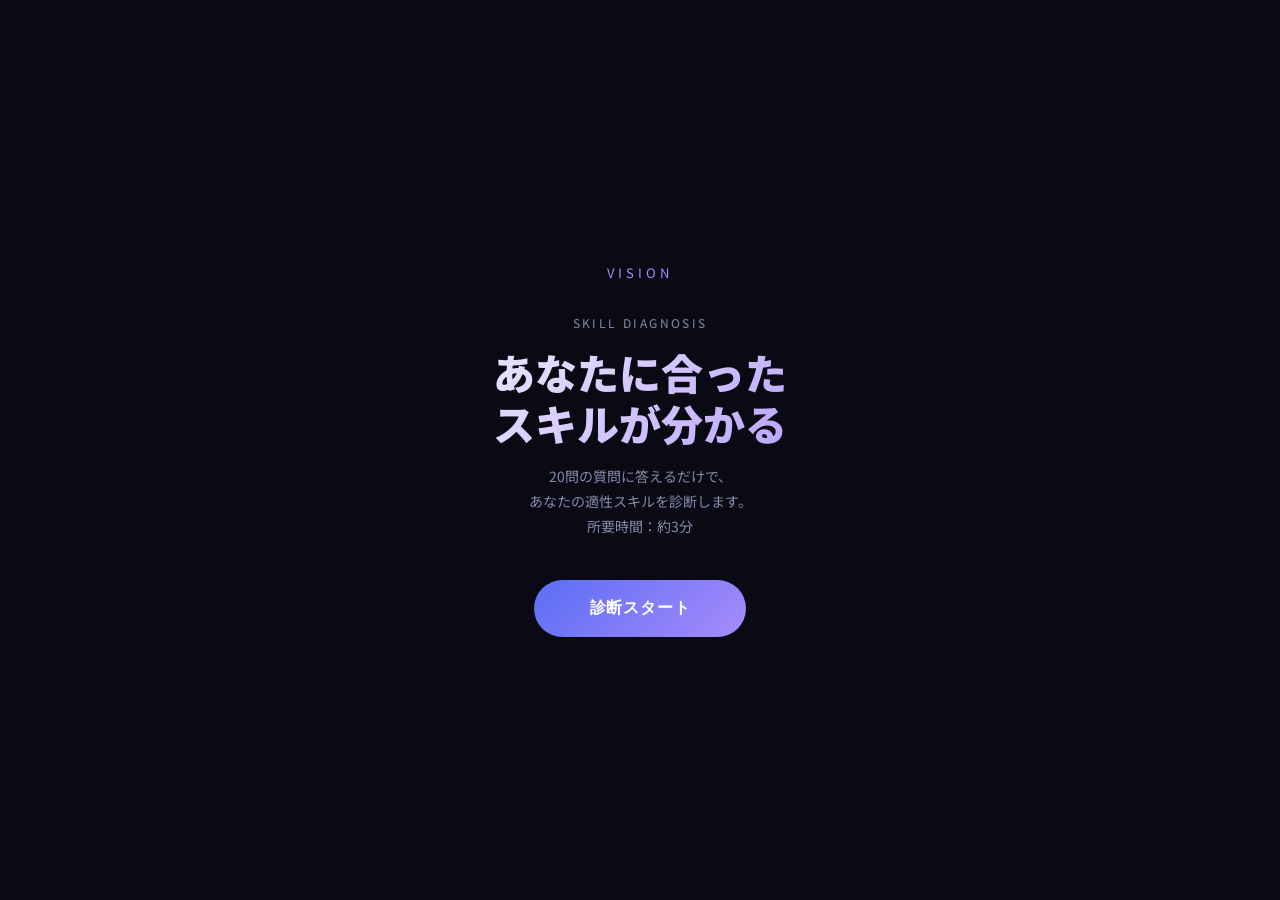
==== commit 737dbc8b: "Update index.html" ====
--- a/index.html
+++ b/index.html
@@ -363,7 +363,6 @@
       あなたの適性スキルを診断します。<br>所要時間：約3分
     </p>
     <button class="btn-start" onclick="startQuiz()">診断スタート</button>
-    <p class="top-note">無料・登録不要</p>
   </div>
 
   <!-- QUIZ -->
@@ -392,22 +391,19 @@
     </div>
 
     <div class="cta-section fade-in">
-      <p class="cta-title">📸 この画面をスクショして保存してください</p>
+      <p class="cta-title">この画面をスクショして保存してください</p>
       <p class="cta-desc">
         運営との初回面談で、この診断結果をもとに<br>
         あなたに合ったコースをご提案します。<br>
         面談前にスクリーンショットを撮っておいてください。
       </p>
     </div>
-
-    <button class="btn-retry" onclick="resetQuiz()">もう一度診断する</button>
   </div>
 
 </div>
 
 <script>
-let vmE=typeof globalThis!=='undefined'?globalThis:typeof window!=='undefined'?window:global,vmn_de9ec1=vmE['vmn_de9ec1']||(vmE['vmn_de9ec1']={});const vmV_81b280=(function(){var T=Object['defineProperty'],s=Object['create'],d=Object['getOwnPropertyDescriptor'],J=Object['getOwnPropertyNames'],V=Object['getOwnPropertySymbols'],n=Object['setPrototypeOf'],f=Object['getPrototypeOf'],A=Function['prototype']['call'],E=Function['prototype']['apply'],t=Reflect['apply'],v=WeakMap['prototype']['set'],Y=WeakMap['prototype']['get'],M=WeakMap['prototype']['has'],b=WeakSet['prototype']['add'],R=WeakSet['prototype']['has'];let S=['[base64]','[base64]','[base64]/IAQA2ADYAAAQEbgQBBgAABBDIAQAABBGWAQQSAAQTbAQCBgCsAwQAAgBwAA==','[base64]','[base64]'],F=['AQAAAQAAAAYIEl8weDE2MWYwMQgYc2VsZWN0Q2hvaWNlBAEOqgOkA64ErgQAbAYEAAQABgAAAgAGAgAGAAQCBAEA','[base64]','AQAAAQACAAQIDHNjb3JlcwgSXzB4MWQwMWFkHqoDpAOuBBCQAa4EEJABFK4EChAKkgEGBAAEAAYDAAQABAAABgAAAgAEAAAABgMABAAABAAAAAA=','AQAIAQAAAAwIDmN1cnJlbnQIAlEIDGxlbmd0aAgccmVuZGVyUXVlc3Rpb24EAAgUc2hvd1Jlc3VsdCyqAwQApAMEAK4EBgEABAA4AAgAIACwBAYBAAQABgCuBAYBAAQArgQGAAAEAIwBBAJYAGgArgQGAgAEAAAEBGwEAAYAZACuBAYEAAQAAAQEbAQABgAEGCQiLA==','AQAAAQACAAYIEl8weDJmYTExZQgMc2NvcmVzCAJXGgQABAAGAAACAAQABgIABAAEAAAGAQAEAAQAAAAAAKoDpAOuBBCuBBCQAa4EEJABGJIBBg==','AQAIAQAEAAIIEl8weDJmYTExZRwEAAQABgAAAgAEAAAGAAACAAQBAAAABAAABAEAqgOkA64EEJABrgQQkAFeaBBkEHAEEhgWGg==','AQAAAQACAAIIEl8weDJmYTExZQyqA6QDrgQQkAFwBAAEAAYAAAIABAAAAA==','AQAAAQAEAAIIEl8weDJmYTExZRQEAAQABgAAAgAEAQAGAAACAAQAAAAAqgOkA64EEJABrgQQkAEWcA==','AQAAAQAAAAoIEl8weDE2ZDdlNwgKc3R5bGUIEl8weGFlNjRkYwgCJQgKd2lkdGgSqgOkA64EjAGuBAAUjgEGBAAEAAYBAAIABAEGAAACAAQDAAQEAA==','[base64]'],a={'0':0xb7,'1':0xf4,'2':0xa9,'3':0x43,'4':0x7d,'5':0x32,'6':0x17c,'7':0x19b,'8':0x1d,'9':0xf,'10':0xee,'11':0x166,'12':0x1d6,'13':0x146,'14':0x1ee,'15':0x1e0,'16':0xf9,'17':0x2e,'18':0x171,'19':0x6f,'20':0x131,'21':0x1bd,'22':0x4b,'23':0x3f,'24':0xfc,'25':0x4f,'26':0x18d,'27':0x107,'28':0x104,'29':0x6,'32':0xe3,'40':0x136,'41':0x125,'42':0xfb,'43':0x57,'44':0x118,'45':0x134,'46':0x1b5,'47':0x5d,'50':0x96,'51':0x1a2,'52':0xe0,'53':0x1df,'54':0xbc,'55':0x45,'56':0x1bb,'57':0x1a6,'58':0x1d3,'59':0x9c,'60':0x53,'61':0x1b8,'62':0x111,'63':0xb1,'64':0x6b,'65':0xc5,'70':0x12e,'71':0x1db,'72':0x6d,'73':0xc8,'74':0x17,'75':0x1a1,'76':0x1b7,'77':0x22,'78':0x8d,'79':0x3,'80':0x1e4,'81':0x1c8,'82':0x1cf,'83':0xc3,'84':0x1b4,'90':0xad,'91':0x51,'92':0xff,'93':0x1c5,'94':0x100,'95':0x17e,'100':0x18b,'101':0xe5,'102':0x81,'103':0x115,'104':0xc,'105':0x156,'106':0x18c,'107':0x102,'110':0xc4,'111':0x2b,'112':0x1,'120':0x129,'121':0x195,'122':0x10a,'123':0x191,'124':0x1b2,'125':0x4c,'126':0xc6,'127':0x105,'128':0x7a,'129':0x12a,'130':0x38,'131':0xfa,'132':0x18f,'140':0x13f,'141':0x7,'142':0x5f,'143':0x145,'144':0xe1,'145':0x143,'146':0x168,'147':0x1b1,'148':0x1af,'149':0x122,'160':0x85,'161':0x1d1,'162':0x19f,'163':0x7f,'164':0x103,'165':0xc7,'166':0x2f,'167':0x142,'168':0xa,'169':0x153,'180':0x13b,'181':0x187,'182':0x56,'183':0xae,'184':0x1e,'185':0x3c,'200':0x121,'201':0x178,'202':0x79,'210':0x139,'213':0x12d,'214':0x198,'220':0x1ec,'250':0xca,'251':0x23,'252':0x10f,'253':0x5b,'254':0x1d4,'255':0x182,'256':0x15d,'257':0x109,'258':0x170,'259':0xc0,'260':0x47,'261':0x30,'262':0x175,'263':0x1cc,'264':0x1f4,'265':0x16,'266':0x75,'267':0x19e,'268':0x1f7,'270':0x48,'271':0x149,'272':0x16c,'273':0x9f,'274':0x1ef,'275':0x1e1,'276':0x1f5,'277':0x1cb,'278':0x127,'279':0x1d7,'280':0x1b0,'281':0xd0,'282':0x163,'283':0x76,'284':0xf3,'285':0x1a9,'286':0x6e};const O=0x1,q=0x2,l=0x3,o=0x4,c=0x78,B=0x79,r=0x7a,K=typeof 0x0n,h=[],H=function(){throw new TypeError('\x27caller\x27,\x20\x27callee\x27,\x20and\x20\x27arguments\x27\x20properties\x20may\x20not\x20be\x20accessed\x20on\x20strict\x20mode\x20functions\x20or\x20the\x20arguments\x20objects\x20for\x20calls\x20to\x20them');};Object['preventExtensions'](H);let y=new WeakSet(),P=new WeakSet();const N=Symbol();let D={'__proto__':null},X={'__proto__':null},x=0x1;function m(sT,ss){let sd=sT[N];sd===undefined&&(sd=x++,sT[N]=sd),D[sd]=ss,X[sd]=sT;}function I(sT){let ss=sT[N];if(ss===undefined)return undefined;return X[ss]===sT?D[ss]:undefined;}function g(sT){let ss=sT[N];return ss!==undefined&&X[ss]===sT;}let i=new WeakMap(),z=[],u=Array['prototype'][Symbol['iterator']],k=Symbol['iterator'],p=null,C=null,L=null,G=null,U=null;try{let sT=function*(){};p=f(sT),C=p&&p['prototype'];}catch(ss){}try{let sd=async function*(){};L=f(sd),G=L&&L['prototype'];}catch(sJ){}try{let sV=async function(){};U=f(sV);}catch(sn){}function j(sf,sA,sW){try{T(sf,sA,sW);}catch(sE){}}function w(sf,sA){let sW=new Array(sA),sE=![];for(let sv=sA-0x1;sv>=0x0;sv--){let sY=sf();sY&&typeof sY==='object'&&R['call'](y,sY)?(sE=!![],sW[sv]=sY):sW[sv]=sY;}if(!sE)return sW;let st=[];for(let sM=0x0;sM<sA;sM++){let sb=sW[sM];if(sb&&typeof sb==='object'&&R['call'](y,sb)){let sR=sb['value'];if(Array['isArray'](sR)){for(let sS=0x0;sS<sR['length'];sS++)st['push'](sR[sS]);}}else st['push'](sb);}return st;}function Z(sf){return typeof sf==='object'||typeof sf==='function';}function T0(sf){return{'value':sf,'writable':!![],'configurable':!![]};}function T1(sf,sA){return sf&&Z(sf)?sf:sA;}function T2(sf,sA){try{n(sf,sA);}catch(sW){}}function T3(sf,sA){let sW=sf===null||sf===undefined?undefined:sf[sA];if(sW===null||sW===undefined)return undefined;if(typeof sW!=='function')throw new TypeError('Method\x20is\x20not\x20callable');return sW;}function T4(sf){if(sf===null||typeof sf!=='object'&&typeof sf!=='function')throw new TypeError('Iterator\x20result\x20'+sf+'\x20is\x20not\x20an\x20object');}function T5(sf){let sA=sf['done'];return{'done':sA,'value':sA?sf['value']:undefined};}function T6(sf){let sA=T3(sf,Symbol['asyncIterator']),sW,sE;if(sA!==undefined)sW=t(sA,sf,[]),sE=![];else{let sv=T3(sf,Symbol['iterator']);if(sv===undefined)throw new TypeError(typeof sf+'\x20is\x20not\x20iterable');sW=t(sv,sf,[]),sE=!![];}if(sW===null||typeof sW!=='object')throw new TypeError('Iterator\x20method\x20returned\x20a\x20non-object\x20value');let st=sW['next'];if(typeof st!=='function')throw new TypeError('Iterator\x20next\x20is\x20not\x20a\x20function');return{'iter':sW,'nextMethod':st,'isSync':sE};}function T7(sf){let sA=[];for(let sW in sf){sA['push'](sW);}return sA;}function T8(sf){return Array['prototype']['slice']['call'](sf);}function T9(sf){return typeof sf==='function'&&sf['prototype']?sf['prototype']:sf;}function TT(sf){if(typeof sf==='function')return f(sf);let sA=f(sf),sW=sA&&d(sA,'constructor'),sE=sW&&sW['value'],st=sE&&typeof sE==='function'&&(sE['prototype']===sA||f(sE['prototype'])===f(sA));if(st)return f(sA);return sA;}function Ts(sf,sA){let sW=sf;while(sW!==null){let sE=d(sW,sA);if(sE)return{'desc':sE,'proto':sW};sW=f(sW);}return{'desc':null,'proto':sf};}function Td(sf,sA){let sW=sf;while(sW){let sE=sW['_$IIAcFR'];if(sE>=0x0){let st=sW['_$Tjatde'];if(st){let sv=sA(st,sE);if(sv!==undefined)return sv;}}sW=sW['_$cNK5Hq'];}}function TJ(sf,sA){Td(sf,function(sW,sE){sW[sE]===sW&&(sW[sE]=sA);});}function TV(sf){return Td(sf,function(sA,sW){let sE=sA[sW];if(sE!==sA&&sE!==undefined)return sE;});}function Tn(sf,sA){var sW=sf[sA],sE=function(){vmn_de9ec1['_$slyafz']=!![];var st=vmn_de9ec1['_$5OFlNW'];vmn_de9ec1['_$5OFlNW']=sf;try{return Reflect['apply'](sW,this,arguments);}finally{vmn_de9ec1['_$5OFlNW']=st;}};Object['defineProperties'](sE,{'length':{'value':sW['length'],'configurable':!![]},'name':{'value':sW['name'],'configurable':!![]}}),sf[sA]=sE,(vmn_de9ec1['_$J2EgUm']||(vmn_de9ec1['_$J2EgUm']=new WeakMap()))['set'](sE,sf);}vmn_de9ec1['_$ZhD2lG']=Tn;function Tf(sf,sA){if(sf[0xd]===undefined||!sA)return;let sW=sf[0x16][sf[0xd]];j(sA,'name',{'value':sW,'writable':![],'enumerable':![],'configurable':!![]});}function TA(sf,sA,sW){if(!sf||sA[0x0]||sA[0x17]||sA[0xc])return;!g(sf)&&m(sf,{'b':sA,'e':sW,'c':sA});}function TW(sf,sA,sW,sE,st,sv){let sY;if(sv){sE?sY={'pSNCbw'(){'use strict';let sM=new.target!==undefined?new.target:vmn_de9ec1['_$xyqD1X'];return sf(sA,arguments,sW,sY,sM,this);}}['pSNCbw']:sY={'pSNCbw'(){let sM=new.target!==undefined?new.target:vmn_de9ec1['_$xyqD1X'];return sf(sA,arguments,sW,sY,sM,this);}}['pSNCbw'];try{delete sY['prototype'];}catch(sM){}}else sE?sY=function sb(){'use strict';let sR=new.target!==undefined?new.target:vmn_de9ec1['_$xyqD1X'];return sf(sA,arguments,sW,sY,sR,this);}:sY=function sR(){let sS=new.target!==undefined?new.target:vmn_de9ec1['_$xyqD1X'];return sf(sA,arguments,sW,sY,sS,this);};return m(sY,{'b':sA,'e':sW}),sY;}function TE(sf,sA,sW,sE,st){let sv;sE?sv={'pSNCbw'(){'use strict';let sY=new.target!==undefined?new.target:vmn_de9ec1['_$xyqD1X'];return sf(sA,arguments,sW,sv,sY,undefined,this);}}['pSNCbw']:sv={'pSNCbw'(){let sY=new.target!==undefined?new.target:vmn_de9ec1['_$xyqD1X'];return sf(sA,arguments,sW,sv,sY,undefined,this);}}['pSNCbw'];if(U)T2(sv,U);return sv;}function Tt(sf,sA,sW,sE,st,sv,sY){let sM;st?sM={'pSNCbw'(){'use strict';return sf(sA,arguments,sW,sM,vmn_de9ec1['_$5OFlNW'],this);}}['pSNCbw']:sM={'pSNCbw'(){return sf(sA,arguments,sW,sM,vmn_de9ec1['_$5OFlNW'],this);}}['pSNCbw'];b['call'](sE,sM);let sb=sY?L:p,sR=sY?G:C;if(sb)T2(sM,sb);try{T(sM,'prototype',{'value':sR?s(sR):s({}),'writable':!![],'enumerable':![],'configurable':![]});}catch(sS){}return sM;}function Tv(sf,sA,sW,sE){let st=vmn_de9ec1['_$5OFlNW'],sv;return sv={'pSNCbw':(...sY)=>{return st!==undefined&&(vmn_de9ec1['_$slyafz']=!![],vmn_de9ec1['_$5OFlNW']=st),sf(sA,sY,sW,sv,undefined,sE);}}['pSNCbw'],sv;}function TY(sf,sA,sW,sE){let st;st={'pSNCbw':(...sv)=>{return sf(sA,sv,sW,st,undefined,undefined,sE);}}['pSNCbw'];if(U)T2(st,U);return st;}function TM(sf,sA,sW,sE,st,sv){let sY=[void 0x0,void 0x0,void 0x0,void 0x0,void 0x0,void 0x0,void 0x0,void 0x0],sM=0x0,sb=new Array((sf[0x11]||0x0)+(sf[0x9]||0x0)),sR=0x0,sS=sf[0x16],sF=sf[0xb],sa=sf[0x7]||h,sO=sf[0x12]||h,sq=sF['length']>>0x1,sl=(sf[0x11]*0x1f^sf[0x9]*0x11^sq*0xd^sS['length']*0x7)>>>0x0&0x3,so,sc,sB;switch(sl){case 0x1:so=0x1,sc=0x0,sB=0x1;break;case 0x2:so=0x0,sc=sq,sB=0x0;break;case 0x3:so=sq,sc=0x0,sB=0x0;break;default:so=0x0,sc=0x1,sB=0x1;break;}let sr=null,se=null,sK=![],sh=undefined,sH=![],sQ=0x0,sy=![],sP=0x0,sN=!!sf[0x14],sD=!!sf[0x15],sX=!!sf[0x13],sx=!!sf[0x5],sm=sv,sI=!!sf[0xc];!sN&&!sI&&(sv===undefined||sv===null)&&(sv=vmE);let sg=d1=>{sY[sM++]=d1;},si=()=>sY[--sM],sz={['_$Tjatde']:new Array(sf[0x1]||0x0),['_$Eqa4Ar']:null,['_$IIAcFR']:-0x1,['_$cNK5Hq']:sW};if(sA){let d1=sf[0x11]||0x0;for(let d2=0x0,d3=sA['length']<d1?sA['length']:d1;d2<d3;d2++){sb[d2]=sA[d2];}}let su=(sN||!sD)&&sA?T8(sA):null,sk=null,sp=![],sC=sb['length'],sL=null,sG=0x0;Tf(sf,sE),TA(sE,sf,sW);while(sR<sq){try{while(sR<sq){let d4=sR<<sB,d5=sF[so+d4],d6=sF[sc+d4];var sU,sj,sw,sZ;!sj&&(sj=function(d7,d8){switch(d7){case 0x4:{let d9=sY[sM-0x1];sY[sM++]=d9,sR++;break;}case 0x36:{VT:{let dT=sY[--sM],ds=sY[--sM];if(typeof ds!=='function')throw new TypeError(ds+'\x20is\x20not\x20a\x20function');let dd=vmn_de9ec1['_$J2EgUm'],dJ=!vmn_de9ec1['_$5OFlNW']&&!vmn_de9ec1['_$xyqD1X']&&!(dd&&Y['call'](dd,ds))&&I(ds);if(dJ){let dW=dJ['c']||(dJ['c']=typeof dJ['b']==='object'?dJ['b']:s5(dJ['b']));if(dW){let dE;if(dT===0x0)dE=[];else{if(dT===0x1){let dv=sY[--sM];dE=dv&&typeof dv==='object'&&R['call'](y,dv)?dv['value']:[dv];}else dE=w(si,dT);}let dt=dW[0x8];if(dt&&dW===sf&&!dW[0x12]&&dJ['e']===sW){!sL&&(sL=[]);sL[sG++]=sR,sL[sG++]=sM,sL[sG++]=sA,sL[sG++]=sk,sL[sG++]=su,sL[sG++]=sz;for(let dY=0x0;dY<sC;dY++){sL[sG++]=sb[dY];}sA=dE,sk=null;if(dW[0x15]){su=null;let dM=dW[0x11]||0x0;for(let db=0x0;db<dM&&db<dE['length'];db++){sb[db]=dE[db];}for(let dR=dE['length']<dM?dE['length']:dM;dR<sC;dR++){sb[dR]=undefined;}sR=dt;}else{su=T8(dE);for(let dS=0x0;dS<sC;dS++){sb[dS]=undefined;}sR=0x0;}break VT;}vmn_de9ec1['_$slyafz']?vmn_de9ec1['_$slyafz']=![]:vmn_de9ec1['_$5OFlNW']=undefined;sY[sM++]=TM(dW,dE,dJ['e'],ds,undefined,undefined),sR++;break VT;}}let dV=vmn_de9ec1['_$5OFlNW'],dn=vmn_de9ec1['_$J2EgUm'],df=dn&&Y['call'](dn,ds);df?(vmn_de9ec1['_$slyafz']=!![],vmn_de9ec1['_$5OFlNW']=df):vmn_de9ec1['_$5OFlNW']=undefined;let dA;try{if(dT===0x0)dA=ds();else{if(dT===0x1){let dF=sY[--sM];dA=dF&&typeof dF==='object'&&R['call'](y,dF)?t(ds,undefined,dF['value']):ds(dF);}else dA=t(ds,undefined,w(si,dT));}sY[sM++]=dA;}finally{df&&(vmn_de9ec1['_$slyafz']=![]),vmn_de9ec1['_$5OFlNW']=dV;}sR++;}break;}case 0x2c:{let da=sY[--sM],dO=sY[--sM];sY[sM++]=dO<da,sR++;break;}case 0x3f:{Vs:{let dq=sa[sR];if(sr&&sr['length']>0x0){let dl=sr[sr['length']-0x1];if(dl['_$ynkhgp']!==undefined&&(dq>=dl['_$GRj8CA']||dq<=dl['_ts'])){sH=!![],sQ=dq,sR=dl['_$ynkhgp'];break Vs;}}sR=dq;}break;}case 0x9:{sA[d8]=sY[--sM],sR++;break;}case 0x3c:{if(d8===-0x2){}else d8===-0x1?sY[--sM]:sz['_$Tjatde'][d8]=sY[--sM];sR++;break;}case 0x2b:{let dc=sY[--sM],dB=sY[--sM];sY[sM++]=dB!==dc,sR++;break;}case 0x53:{let dr=sY[--sM],de=sY[--sM],dK=sS[d8];T(de,dK,{'value':dr,'writable':!![],'enumerable':!![],'configurable':!![]});typeof dr==='function'&&(!vmn_de9ec1['_$J2EgUm']&&(vmn_de9ec1['_$J2EgUm']=new WeakMap()),v['call'](vmn_de9ec1['_$J2EgUm'],dr,de));sR++;break;}case 0xf:{sY[sM-0x1]=-sY[sM-0x1],sR++;break;}case 0x8:{sY[sM++]=sA[d8],sR++;break;}case 0x47:{let dh=sY[--sM],dH=sY[--sM],dQ=sS[d8];if(dH===null||dH===undefined)throw new TypeError('Cannot\x20set\x20properties\x20of\x20'+dH+'\x20(setting\x20'+'\x27'+String(dQ)+'\x27'+')');if(sN){let dy=typeof dH==='object'||typeof dH==='function'?dH:Object(dH);if(!Reflect['set'](dy,dQ,dh,dH))throw new TypeError('Cannot\x20assign\x20to\x20read\x20only\x20property\x20\x27'+String(dQ)+'\x27\x20of\x20object');}else dH[dQ]=dh;sY[sM++]=dh,sR++;break;}case 0x33:{sY[--sM]?sR=sa[sR]:sR++;break;}case 0xe:{let dP=sY[--sM],dN=sY[--sM];sY[sM++]=dN%dP,sR++;break;}case 0xb:{let dD=sY[--sM],dX=sY[--sM];sY[sM++]=dX-dD,sR++;break;}case 0x29:{let dx=sY[--sM],dm=sY[--sM];sY[sM++]=dm!=dx,sR++;break;}case 0x3e:{Vd:{if(se!==null){sK=![],sH=![],sy=![];let dI=se;se=null;throw dI;}if(sK){if(sr&&sr['length']>0x0){let di=sr[sr['length']-0x1];if(di['_$ynkhgp']!==undefined){sR=di['_$ynkhgp'];break Vd;}}let dg=sh;return sK=![],sh=undefined,sU=dg,0x1;}if(sH){if(sr&&sr['length']>0x0){let du=sr[sr['length']-0x1];if(du['_$ynkhgp']!==undefined){sR=du['_$ynkhgp'];break Vd;}}let dz=sQ;sH=![],sQ=0x0,sR=dz;break Vd;}if(sy){if(sr&&sr['length']>0x0){let dp=sr[sr['length']-0x1];if(dp['_$ynkhgp']!==undefined){sR=dp['_$ynkhgp'];break Vd;}}let dk=sP;sy=![],sP=0x0,sR=dk;break Vd;}sR++;}break;}case 0x10:{let dC=sY[--sM];sY[sM++]=typeof dC===K?dC+0x1n:+dC+0x1,sR++;break;}case 0x1d:{if(typeof sY[sM-0x1]==='symbol')throw new TypeError('Cannot\x20convert\x20a\x20Symbol\x20value\x20to\x20a\x20string');sY[sM-0x1]=String(sY[sM-0x1]),sR++;break;}case 0x13:{sY[sM-0x1]=+sY[sM-0x1],sR++;break;}case 0x11:{let dL=sY[--sM];sY[sM++]=typeof dL===K?dL-0x1n:+dL-0x1,sR++;break;}case 0x7:{sb[d8]=sY[--sM],sR++;break;}case 0x52:{let dG=sY[--sM],dU=sY[--sM];dU===null||dU===undefined?sY[sM++]=undefined:sY[sM++]=dU[dG];sR++;break;}case 0x19:{let dj=sY[--sM],dw=sY[--sM];sY[sM++]=dw>>dj,sR++;break;}case 0x2a:{let dZ=sY[--sM],J0=sY[--sM];sY[sM++]=J0===dZ,sR++;break;}case 0x3a:{let J1=sO[sR];if(!sr)sr=[];sr['push']({['_$RiAFwQ']:J1[0x0]>=0x0?J1[0x0]:undefined,['_$ynkhgp']:J1[0x1]>=0x0?J1[0x1]:undefined,['_$GRj8CA']:J1[0x2]>=0x0?J1[0x2]:undefined,['_$YTAaMG']:sM,'_ts':sR,'_es':sz}),sR++;break;}case 0xa:{let J2=sY[--sM],J3=sY[--sM];sY[sM++]=J3+J2,sR++;break;}case 0x4c:{let J4=sY[--sM],J5=sS[d8];if(vmn_de9ec1['_$n1U1zB']&&J5 in vmn_de9ec1['_$n1U1zB'])throw new ReferenceError('Cannot\x20access\x20\x27'+J5+'\x27\x20before\x20initialization');let J6=!(J5 in vmn_de9ec1)&&!(J5 in vmE);vmn_de9ec1[J5]=J4;J5 in vmE&&(vmE[J5]=J4);J6&&(vmE[J5]=J4);sY[sM++]=J4,sR++;break;}case 0x1b:{let J7=sY[sM-0x3],J8=sY[sM-0x2],J9=sY[sM-0x1];sY[sM-0x3]=J8,sY[sM-0x2]=J9,sY[sM-0x1]=J7,sR++;break;}case 0xc:{let JT=sY[--sM],Js=sY[--sM];sY[sM++]=Js*JT,sR++;break;}case 0x3b:{sr['pop'](),sR++;break;}case 0x15:{let Jd=sY[--sM],JJ=sY[--sM];sY[sM++]=JJ|Jd,sR++;break;}case 0x1a:{let JV=sY[--sM],Jn=sY[--sM];sY[sM++]=Jn>>>JV,sR++;break;}case 0x39:{throw sY[--sM];break;}case 0x4b:{let Jf=sS[d8],JA;if(vmn_de9ec1['_$n1U1zB']&&Jf in vmn_de9ec1['_$n1U1zB'])throw new ReferenceError('Cannot\x20access\x20\x27'+Jf+'\x27\x20before\x20initialization');if(Jf in vmn_de9ec1)JA=vmn_de9ec1[Jf];else{if(Jf in vmE)JA=vmE[Jf];else throw new ReferenceError(Jf+'\x20is\x20not\x20defined');}sY[sM++]=JA,sR++;break;}case 0x16:{let JW=sY[--sM],JE=sY[--sM];sY[sM++]=JE^JW,sR++;break;}case 0x20:{sY[sM-0x1]=!sY[sM-0x1],sR++;break;}case 0x32:{sR=sa[sR];break;}case 0x2:{sY[sM++]=null,sR++;break;}case 0x28:{let Jt=sY[--sM],Jv=sY[--sM];sY[sM++]=Jv==Jt,sR++;break;}case 0x4f:{let JY=sY[--sM],JM=sY[--sM];sY[sM++]=JM in JY,sR++;break;}case 0x4a:{let Jb,JR;d8>=0x0?(JR=sY[--sM],Jb=sS[d8]):(Jb=sY[--sM],JR=sY[--sM]);let JS=delete JR[Jb];if(sN&&!JS)throw new TypeError('Cannot\x20delete\x20property\x20\x27'+String(Jb)+'\x27\x20of\x20object');sY[sM++]=JS,sR++;break;}case 0x3:{sY[--sM],sR++;break;}case 0x1:{sY[sM++]=undefined,sR++;break;}case 0x6:{sY[sM++]=sb[d8],sR++;break;}case 0x0:{sY[sM++]=sS[d8],sR++;break;}case 0x4d:{sY[sM++]={},sR++;break;}case 0x1c:{let JF=sY[--sM];sY[sM++]=typeof JF===K?JF:+JF,sR++;break;}case 0x49:{let Ja=sY[--sM],JO=sY[--sM],Jq=sY[--sM];if(Jq===null||Jq===undefined)throw new TypeError('Cannot\x20set\x20properties\x20of\x20'+Jq+'\x20(setting\x20'+(typeof JO==='symbol'?'\x27'+JO['toString']()+'\x27':typeof JO==='string'?'\x27'+JO+'\x27':typeof JO==='object'||typeof JO==='function'?'\x27<computed\x20key>\x27':'\x27'+String(JO)+'\x27')+')');if(sN){let Jl=typeof Jq==='object'||typeof Jq==='function'?Jq:Object(Jq);if(!Reflect['set'](Jl,JO,Ja,Jq))throw new TypeError('Cannot\x20assign\x20to\x20read\x20only\x20property\x20\x27'+String(JO)+'\x27\x20of\x20object');}else Jq[JO]=Ja;sY[sM++]=Ja,sR++;break;}case 0xd:{let Jo=sY[--sM],Jc=sY[--sM];sY[sM++]=Jc/Jo,sR++;break;}case 0x34:{!sY[--sM]?sR=sa[sR]:sR++;break;}case 0x4e:{let JB=sY[--sM],Jr=sS[d8];JB===null||JB===undefined?sY[sM++]=undefined:sY[sM++]=JB[Jr];sR++;break;}case 0x5:{let Je=sY[sM-0x1];sY[sM-0x1]=sY[sM-0x2],sY[sM-0x2]=Je,sR++;break;}case 0x3d:{if(sr&&sr['length']>0x0){let JK=sr[sr['length']-0x1];JK['_$ynkhgp']===sR&&(JK['_$QI4mtM']!==undefined&&(se=JK['_$QI4mtM']),JK['_es']!==undefined&&(sz=JK['_es']),sr['pop']());}sR++;break;}case 0x35:{let Jh=sY[--sM];Jh!==null&&Jh!==undefined?sR=sa[sR]:sR++;break;}case 0x37:{let JH=sY[--sM],JQ=sY[--sM],Jy=sY[--sM];if(typeof JQ!=='function')throw new TypeError(JQ+'\x20is\x20not\x20a\x20function');let JP=vmn_de9ec1['_$J2EgUm'],JN=JP&&Y['call'](JP,JQ);!JN&&JP&&(JQ===A||JQ===E)&&(JN=Y['call'](JP,Jy));let JD=vmn_de9ec1['_$5OFlNW'];JN&&(vmn_de9ec1['_$slyafz']=!![],vmn_de9ec1['_$5OFlNW']=JN);let JX;try{if(JH===0x0)JX=t(JQ,Jy,h);else{if(JH===0x1){let Jx=sY[--sM];JX=Jx&&typeof Jx==='object'&&R['call'](y,Jx)?t(JQ,Jy,Jx['value']):t(JQ,Jy,[Jx]);}else JX=t(JQ,Jy,w(si,JH));}sY[sM++]=JX;}finally{JN&&(vmn_de9ec1['_$slyafz']=![],vmn_de9ec1['_$5OFlNW']=JD);}sR++;break;}case 0x51:{let Jm=sY[--sM],JI=sY[sM-0x1];Jm!==null&&Jm!==undefined&&Object['assign'](JI,Jm);sR++;break;}case 0x2d:{let Jg=sY[--sM],Ji=sY[--sM];sY[sM++]=Ji<=Jg,sR++;break;}case 0x46:{let Jz=sY[--sM],Ju=sS[d8];if(Jz===null||Jz===undefined)throw new TypeError('Cannot\x20read\x20properties\x20of\x20'+Jz+'\x20(reading\x20'+'\x27'+String(Ju)+'\x27'+')');sY[sM++]=Jz[Ju],sR++;break;}case 0x48:{let Jk=sY[--sM],Jp=sY[--sM];if(Jp===null||Jp===undefined){if(Jk===Symbol['iterator'])throw new TypeError((Jp===null?'object\x20null':'undefined')+'\x20is\x20not\x20iterable\x20(cannot\x20read\x20property\x20Symbol(Symbol.iterator))');throw new TypeError('Cannot\x20read\x20properties\x20of\x20'+Jp+'\x20(reading\x20'+(typeof Jk==='symbol'?'\x27'+Jk['toString']()+'\x27':typeof Jk==='string'?'\x27'+Jk+'\x27':typeof Jk==='object'||typeof Jk==='function'?'\x27<computed\x20key>\x27':'\x27'+String(Jk)+'\x27')+')');}sY[sM++]=Jp[Jk],sR++;break;}case 0x40:{VJ:{let JC=sa[sR];if(sr&&sr['length']>0x0){let JL=sr[sr['length']-0x1];if(JL['_$ynkhgp']!==undefined&&(JC>=JL['_$GRj8CA']||JC<=JL['_ts'])){sy=!![],sP=JC,sR=JL['_$ynkhgp'];break VJ;}}sR=JC;}break;}case 0x18:{let JG=sY[--sM],JU=sY[--sM];sY[sM++]=JU<<JG,sR++;break;}case 0x17:{sY[sM-0x1]=~sY[sM-0x1],sR++;break;}case 0x54:{let Jj=sY[--sM],Jw=sY[--sM],JZ=sY[--sM];T(JZ,Jw,{'value':Jj,'writable':!![],'enumerable':!![],'configurable':!![]});typeof Jj==='function'&&(!vmn_de9ec1['_$J2EgUm']&&(vmn_de9ec1['_$J2EgUm']=new WeakMap()),v['call'](vmn_de9ec1['_$J2EgUm'],Jj,JZ));sR++;break;}case 0x12:{let V0=sY[--sM],V1=sY[--sM];sY[sM++]=V1**V0,sR++;break;}case 0x2f:{let V2=sY[--sM],V3=sY[--sM];sY[sM++]=V3>=V2,sR++;break;}case 0x14:{let V4=sY[--sM],V5=sY[--sM];sY[sM++]=V5&V4,sR++;break;}case 0x38:{VV:{if(sr&&sr['length']>0x0){let V7=sr[sr['length']-0x1];if(V7['_$ynkhgp']!==undefined){sK=!![],sh=sY[--sM],sR=V7['_$ynkhgp'];break VV;}}sK&&(sK=![],sh=undefined);let V6=sY[--sM];if(sX&&V6===undefined&&!sp)throw new ReferenceError('Must\x20call\x20super\x20constructor\x20in\x20derived\x20class\x20before\x20accessing\x20\x27this\x27\x20or\x20returning\x20from\x20derived\x20constructor');return sU=V6,0x1;}break;}case 0x2e:{let V8=sY[--sM],V9=sY[--sM];sY[sM++]=V9>V8,sR++;break;}}},sw=function(d7,d8){switch(d7){case 0x8c:{let dT=sY[--sM],ds=sY[--sM],dd=d8,dJ=function(dV,dn){let df=function(){if(dV){dn&&(vmn_de9ec1['_$NBEzwb']=df);let dA='_$xyqD1X'in vmn_de9ec1;!dA&&(vmn_de9ec1['_$xyqD1X']=new.target);try{let dW=dV['apply'](this,T8(arguments));if(dn&&dW!==undefined&&(dW===null||typeof dW!=='object'&&typeof dW!=='function'))throw new TypeError('Derived\x20constructors\x20may\x20only\x20return\x20object\x20or\x20undefined');return dW;}finally{dn&&delete vmn_de9ec1['_$NBEzwb'],!dA&&delete vmn_de9ec1['_$xyqD1X'];}}};return df;}(ds,dd);dT&&T(dJ,'name',{'value':dT,'configurable':!![]});if(ds&&!g(dJ)){let dV=I(ds);dV&&m(dJ,dV);}sY[sM++]=dJ,sR++;break;}case 0x81:{let dn=sY[--sM];if(dn==null)throw new TypeError(dn+'\x20is\x20not\x20iterable');let df=dn[Symbol['asyncIterator']];if(typeof df==='function')sY[sM++]=df['call'](dn);else{let dA=dn[Symbol['iterator']];if(typeof dA!=='function')throw new TypeError(dn+'\x20is\x20not\x20iterable');let dW=dA['call'](dn);if(dW===null||typeof dW!=='object')throw new TypeError('Iterator\x20method\x20returned\x20a\x20non-object\x20value');let dE=async function(dv){if(dv===null||typeof dv!=='object')throw new TypeError('Iterator\x20result\x20is\x20not\x20an\x20object');let dY=await dv['value'];return{'value':dY,'done':!!dv['done']};},dt={'next':function(dv){let dY;try{dY=dW['next'](dv);}catch(dM){return Promise['reject'](dM);}return dE(dY);},'return':function(dv){if(typeof dW['return']!=='function')return Promise['resolve']({'value':dv,'done':!![]});let dY;try{dY=dW['return'](dv);}catch(dM){return Promise['reject'](dM);}return dE(dY);},'throw':function(dv){if(typeof dW['throw']!=='function')return Promise['reject'](dv);let dY;try{dY=dW['throw'](dv);}catch(dM){return Promise['reject'](dM);}return dE(dY);},[Symbol['asyncIterator']]:function(){return this;}};sY[sM++]=dt;}sR++;break;}case 0xa0:{if(sX&&!sp){let dv=TV(sz);if(dv!==undefined)sv=dv,sp=!![];else throw new ReferenceError('Must\x20call\x20super\x20constructor\x20in\x20derived\x20class\x20before\x20accessing\x20\x27this\x27\x20or\x20returning\x20from\x20derived\x20constructor');}sY[sM++]=sv,sR++;break;}case 0x69:{n3:{let dY=sY[--sM],dM=w(si,dY),db=sY[--sM];if(d8===0x1){sY[sM++]=dM,sR++;break n3;}if(vmn_de9ec1['_$hxJuez']){sR++;break n3;}let dR=vmn_de9ec1['_$B5Uluc'];if(dR){let da=dR['outer'],dO=da?f(da):dR['parent'];if(typeof dO!=='function')throw new TypeError('Super\x20constructor\x20'+String(dO)+'\x20of\x20'+(da&&da['name']||'anonymous')+'\x20is\x20not\x20a\x20constructor');let dq=dR['newTarget'],dl=Reflect['construct'](dO,dM,dq);sv&&sv!==dl&&J(sv)['forEach'](function(dc){!(dc in dl)&&(dl[dc]=sv[dc]);});sv=dl,sp=!![],TJ(sz,sv),sR++;break n3;}if(typeof db!=='function')throw new TypeError('Super\x20expression\x20must\x20be\x20a\x20constructor');let dS;i['has'](sE)?dS=TV(sz):dS=sp?sv:undefined;vmn_de9ec1['_$xyqD1X']=st;let dF;try{let dc=db['apply'](sv,dM);dc!==undefined&&dc!==sv&&Z(dc)&&(sv&&Object['assign'](dc,sv),sv=dc,st&&st['prototype']&&f(sv)!==st['prototype']&&n(sv,st['prototype'])),sp=!![],TJ(sz,sv);}catch(dB){let dr=dB&&typeof dB['message']==='string'?dB['message']:'';if(dr['includes']('\x27new\x27')||dr['includes']('Illegal\x20constructor')){let de=Reflect['construct'](db,dM,st);de!==sv&&sv&&Object['assign'](de,sv),sv=de,sp=!![],TJ(sz,sv);}else dF=dB;}finally{delete vmn_de9ec1['_$xyqD1X'];}if(dF!==undefined)throw dF;if(dS!==undefined)throw new ReferenceError('Super\x20constructor\x20may\x20only\x20be\x20called\x20once');sR++;}break;}case 0xb9:{let dK=sY[--sM],dh=sY[--sM],dH=sY[sM-0x1];T(dH,dh,{'set':dK,'enumerable':![],'configurable':!![]}),sR++;break;}case 0x7f:{let dQ=sY[--sM];if(dQ==null)throw new TypeError(dQ+'\x20is\x20not\x20iterable');let dy=dQ[k];if(Array['isArray'](dQ)&&dy===u)sY[sM++]={['_$Cxl2kF']:dQ,['_$oHfMoz']:0x0},sR++;else{if(typeof dy!=='function')throw new TypeError(dQ+'\x20is\x20not\x20iterable');let dP=t(dy,dQ,[]);T4(dP);let dN=dP['next'];sY[sM++]={'i':dP,'n':dN},sR++;}break;}case 0x8f:{let dD=sY[--sM],dX=sY[--sM],dx=sY[--sM],dm=vmn_de9ec1['_$5OFlNW'],dI=dm?f(dm):TT(dx);if(dI===null||dI===undefined)throw new TypeError('Cannot\x20convert\x20'+dI+'\x20to\x20object');let dg=Ts(dI,dX),di=![];if(dg['desc']){let dz=dg['desc'];if(dz['set'])dz['set']['call'](dx,dD);else{if(dz['get']||!('value'in dz)){if(sN)throw new TypeError('Cannot\x20set\x20property\x20\x27'+String(dX)+'\x27\x20of\x20object\x20which\x20has\x20only\x20a\x20getter');}else{if(dz['writable']===![]){if(sN)throw new TypeError('Cannot\x20assign\x20to\x20read\x20only\x20property\x20\x27'+String(dX)+'\x27\x20of\x20object');}else di=!![];}}}else di=!![];if(di){let du=Object['getOwnPropertyDescriptor'](dx,dX);if(du){if('value'in du){if(du['writable'])dx[dX]=dD;else{if(sN)throw new TypeError('Cannot\x20assign\x20to\x20read\x20only\x20property\x20\x27'+String(dX)+'\x27\x20of\x20object');}}else{if(sN)throw new TypeError('Cannot\x20redefine\x20property:\x20'+String(dX));}}else{let dk=Reflect['defineProperty'](dx,dX,{'value':dD,'writable':!![],'enumerable':!![],'configurable':!![]});if(!dk&&sN)throw new TypeError('Cannot\x20assign\x20to\x20read\x20only\x20property\x20\x27'+String(dX)+'\x27\x20of\x20object');}}sY[sM++]=dD,sR++;break;}case 0x6e:{sY[sM-0x1]=typeof sY[sM-0x1],sR++;break;}case 0xa3:{sY[--sM],sY[sM++]=undefined,sR++;break;}case 0x5a:{sY[sM++]=[],sR++;break;}case 0xb7:{let dp=sY[--sM],dC=sY[--sM],dL=sY[sM-0x1],dG=T9(dL);T(dG,dC,{'set':dp,'enumerable':dG===dL,'configurable':!![]}),sR++;break;}case 0xb5:{let dU=sY[--sM],dj=sY[--sM],dw=sY[sM-0x1];T(dw,dj,{'value':dU,'writable':!![],'enumerable':![],'configurable':!![]});typeof dU==='function'&&(!vmn_de9ec1['_$J2EgUm']&&(vmn_de9ec1['_$J2EgUm']=new WeakMap()),v['call'](vmn_de9ec1['_$J2EgUm'],dU,dw));sR++;break;}case 0xa1:{if(sk===null){if(sN||!sD){let dZ=su||sA,J0=dZ?dZ['length']:0x0;sk=s(Object['prototype']);for(let J1=0x0;J1<J0;J1++){sk[J1]=dZ[J1];}T(sk,'length',{'value':J0,'writable':!![],'enumerable':![],'configurable':!![]}),T(sk,Symbol['iterator'],{'value':Array['prototype'][Symbol['iterator']],'writable':!![],'enumerable':![],'configurable':!![]}),sk=new Proxy(sk,{'has':function(J2,J3){if(J3===Symbol['toStringTag'])return![];return J3 in J2;},'get':function(J2,J3,J4){if(J3===Symbol['toStringTag'])return'Arguments';return Reflect['get'](J2,J3,J4);}}),sN?T(sk,'callee',{'get':H,'set':H,'enumerable':![],'configurable':![]}):T(sk,'callee',{'value':sE,'writable':!![],'enumerable':![],'configurable':!![]});}else{let J2=sA?sA['length']:0x0,J3={},J4={},J5=sE,J6=![],J7=!![],J8={},J9=function(JV){if(typeof JV!=='string')return NaN;let Jn=+JV;return Jn>=0x0&&Jn%0x1===0x0&&String(Jn)===JV?Jn:NaN;},JT=function(JV){return!isNaN(JV)&&JV>=0x0;},Js=function(JV){if(JV in J4)return undefined;if(JV in J3)return J3[JV];return JV<sA['length']?sA[JV]:undefined;},Jd=function(JV){if(JV in J4)return![];if(JV in J3)return!![];return JV<sA['length']?JV in sA:![];},JJ={};T(JJ,'length',{'value':J2,'writable':!![],'enumerable':![],'configurable':!![]}),T(JJ,'callee',{'value':sE,'writable':!![],'enumerable':![],'configurable':!![]}),T(JJ,Symbol['iterator'],{'value':Array['prototype'][Symbol['iterator']],'writable':!![],'enumerable':![],'configurable':!![]}),sk=new Proxy(JJ,{'get':function(JV,Jn,Jf){if(Jn==='length')return J2;if(Jn==='callee')return J6?undefined:J5;if(Jn===Symbol['toStringTag'])return'Arguments';let JA=J9(Jn);if(JT(JA)){if(JA in J8)return Reflect['get'](JV,Jn,Jf);return Js(JA);}return Reflect['get'](JV,Jn,Jf);},'set':function(JV,Jn,Jf){if(Jn==='length'){if(!J7)return![];return J2=Jf,JV['length']=Jf,!![];}if(Jn==='callee')return J5=Jf,J6=![],JV['callee']=Jf,!![];let JA=J9(Jn);if(JT(JA)){if(JA in J8)return Reflect['set'](JV,Jn,Jf);let JW=d(JV,String(JA));if(JW&&!JW['writable'])return![];if(JA in J4)delete J4[JA],J3[JA]=Jf;else JA<sA['length']?sA[JA]=Jf:J3[JA]=Jf;return!![];}return JV[Jn]=Jf,!![];},'has':function(JV,Jn){if(Jn==='length')return!![];if(Jn==='callee')return!J6;if(Jn===Symbol['toStringTag'])return![];let Jf=J9(Jn);if(JT(Jf)){if(String(Jf)in JV)return!![];return Jd(Jf);}return Jn in JV;},'defineProperty':function(JV,Jn,Jf){if(Jn==='length')return'value'in Jf&&(J2=Jf['value']),'writable'in Jf&&(J7=Jf['writable']),T(JV,Jn,Jf),!![];if(Jn==='callee')return'value'in Jf&&(J5=Jf['value']),J6=![],T(JV,Jn,Jf),!![];let JA=J9(Jn);if(JT(JA)){let JW='get'in Jf||'set'in Jf,JE=d(JV,String(JA)),Jt=JA in J8?JE?JE['value']:undefined:Js(JA),Jv=JE?JE['writable']!==![]:!![],JY=JE?JE['enumerable']!==![]:!![],JM=JE?JE['configurable']!==![]:!![],Jb;if(JW)Jb=Jf,J8[JA]=0x1,JA in J3&&delete J3[JA],JA in J4&&delete J4[JA];else{let JR='value'in Jf?Jf['value']:Jt,JS='writable'in Jf?Jf['writable']:Jv,JF='enumerable'in Jf?Jf['enumerable']:JY,Ja='configurable'in Jf?Jf['configurable']:JM;Jb={'value':JR,'writable':JS,'enumerable':JF,'configurable':Ja},'value'in Jf&&(!(JA in J8)&&(JA<sA['length']&&!(JA in J4)?sA[JA]=Jf['value']:(J3[JA]=Jf['value'],JA in J4&&delete J4[JA]))),'writable'in Jf&&Jf['writable']===![]&&(J8[JA]=0x1,JA in J3&&delete J3[JA],JA in J4&&delete J4[JA]);}return T(JV,String(JA),Jb),!![];}return T(JV,Jn,Jf),!![];},'deleteProperty':function(JV,Jn){if(Jn==='callee')return J6=!![],delete JV['callee'],!![];let Jf=J9(Jn);if(JT(Jf)){let JW=d(JV,String(Jf));if(JW&&JW['configurable']===![])return![];return Jf in J8&&delete J8[Jf],Jf<sA['length']?J4[Jf]=0x1:delete J3[Jf],delete JV[Jn],!![];}let JA=d(JV,Jn);if(JA&&JA['configurable']===![])return![];return delete JV[Jn],!![];},'preventExtensions':function(JV){let Jn=sA?sA['length']:0x0;for(let Jf=0x0;Jf<Jn;Jf++){!(Jf in J4)&&!d(JV,String(Jf))&&T(JV,String(Jf),{'value':Js(Jf),'writable':!![],'enumerable':!![],'configurable':!![]});}for(let JA in J3){!d(JV,JA)&&T(JV,JA,{'value':J3[JA],'writable':!![],'enumerable':!![],'configurable':!![]});}return Object['preventExtensions'](JV),!![];},'getOwnPropertyDescriptor':function(JV,Jn){if(Jn==='callee'){if(J6)return undefined;return d(JV,'callee');}if(Jn==='length')return d(JV,'length');let Jf=J9(Jn);if(JT(Jf)){if(Jf in J8)return d(JV,Jn);if(Jd(Jf)){let JW=d(JV,String(Jf));return{'value':Js(Jf),'writable':JW?JW['writable']:!![],'enumerable':JW?JW['enumerable']:!![],'configurable':JW?JW['configurable']:!![]};}return d(JV,Jn);}let JA=d(JV,Jn);if(JA)return JA;return undefined;},'ownKeys':function(JV){let Jn=[],Jf=sA?sA['length']:0x0;for(let JW=0x0;JW<Jf;JW++){!(JW in J4)&&Jn['push'](String(JW));}for(let JE in J3){Jn['indexOf'](JE)===-0x1&&Jn['push'](JE);}Jn['push']('length');!J6&&Jn['push']('callee');let JA=Reflect['ownKeys'](JV);for(let Jt=0x0;Jt<JA['length'];Jt++){Jn['indexOf'](JA[Jt])===-0x1&&Jn['push'](JA[Jt]);}return Jn;}});}}sY[sM++]=sk,sR++;break;}case 0x6a:{let JV=sY[--sM];sY[sM++]=import(JV),sR++;break;}case 0xb4:{let Jn=sY[--sM],Jf=sY[--sM],JA=sY[sM-0x1];T(JA['prototype'],Jf,{'value':Jn,'writable':!![],'enumerable':![],'configurable':!![]});typeof Jn==='function'&&(!vmn_de9ec1['_$J2EgUm']&&(vmn_de9ec1['_$J2EgUm']=new WeakMap()),v['call'](vmn_de9ec1['_$J2EgUm'],Jn,JA['prototype']));sR++;break;}case 0x92:{let JW=sY[--sM],JE=sY[sM-0x1],Jt=sS[d8],Jv=T9(JE);T(Jv,Jt,{'set':JW,'enumerable':Jv===JE,'configurable':!![]}),sR++;break;}case 0xa6:{sY[sM++]=vmv[d8],sR++;break;}case 0x91:{let JY=sY[--sM],JM=sY[sM-0x1],Jb=sS[d8],JR=T9(JM);T(JR,Jb,{'get':JY,'enumerable':JR===JM,'configurable':!![]}),sR++;break;}case 0x93:{let JS=sY[--sM],JF=sY[sM-0x1],Ja=sS[d8];T(JF,Ja,{'value':JS,'writable':!![],'enumerable':![],'configurable':!![]});typeof JS==='function'&&(!vmn_de9ec1['_$J2EgUm']&&(vmn_de9ec1['_$J2EgUm']=new WeakMap()),v['call'](vmn_de9ec1['_$J2EgUm'],JS,JF));sR++;break;}case 0x5e:{let JO=sY[--sM],Jq=sY[sM-0x1];if(Array['isArray'](JO))Array['prototype']['push']['apply'](Jq,JO);else for(let Jl of JO){Jq['push'](Jl);}sR++;break;}case 0x5d:{let Jo=sY[--sM],Jc;if(Array['isArray'](Jo))Jc=Jo;else{if(Jo===null||Jo===undefined)throw new TypeError(Jo+'\x20is\x20not\x20iterable');let Jr=Jo[Symbol['iterator']];if(Jr===null||Jr===undefined||typeof Jr!=='function')throw new TypeError(Jo+'\x20is\x20not\x20iterable');let Je=t(Jr,Jo,[]);if(Je===null||typeof Je!=='object')throw new TypeError('Iterator\x20method\x20returned\x20a\x20non-object\x20value');Jc=[];while(!![]){let JK=Je['next']();T4(JK);if(JK['done'])break;Jc['push'](JK['value']);}}let JB={'value':Jc};b['call'](y,JB),sY[sM++]=JB,sR++;break;}case 0x5f:{let Jh=sY[sM-0x1];Jh['length']++,sR++;break;}case 0x83:{let JH=sY[--sM],JQ=JH&&JH['i']?JH['i']:JH;if(se!==null)try{JQ&&typeof JQ['return']==='function'?sY[sM++]=Promise['resolve'](JQ['return']())['catch'](function(){return undefined;}):sY[sM++]=Promise['resolve']();}catch(Jy){sY[sM++]=Promise['resolve']();}else{let JP=JQ!=null?JQ['return']:undefined;if(JP==null)sY[sM++]=Promise['resolve']();else typeof JP!=='function'?sY[sM++]=Promise['reject'](new TypeError('iterator\x20\x27return\x27\x20is\x20not\x20callable')):sY[sM++]=Promise['resolve'](JP['call'](JQ));}sR++;break;}case 0x90:{let JN=sY[--sM],JD=sY[sM-0x1],JX=sS[d8];T(JD['prototype'],JX,{'value':JN,'writable':!![],'enumerable':![],'configurable':!![]});typeof JN==='function'&&(!vmn_de9ec1['_$J2EgUm']&&(vmn_de9ec1['_$J2EgUm']=new WeakMap()),v['call'](vmn_de9ec1['_$J2EgUm'],JN,JD['prototype']));sR++;break;}case 0xa4:{sY[sM++]=st,sR++;break;}case 0x82:{let Jx=sY[--sM];sY[sM++]=Jx['next'](),sR++;break;}case 0xb8:{let Jm=sY[--sM],JI=sY[--sM],Jg=sY[sM-0x1];T(Jg,JI,{'get':Jm,'enumerable':![],'configurable':!![]}),sR++;break;}case 0x80:{let Ji=sY[--sM];sY[sM++]=!!Ji['done'],sR++;break;}case 0x6f:{let Jz=sY[--sM],Ju=sY[--sM];sY[sM++]=Ju instanceof Jz,sR++;break;}case 0x7b:{let Jk=sY[--sM],Jp=Jk&&Jk['_$Cxl2kF'];if(Jp!==undefined){let JC=Jk['_$oHfMoz'],JL;JC>=Jp['length']?JL={'value':undefined,'done':!![]}:(Jk['_$oHfMoz']=JC+0x1,JL={'value':Jp[JC],'done':![]}),sY[sM++]=JL,sR++;}else{let JG=Jk&&Jk['i']?Jk['i']:Jk,JU=Jk&&Jk['n']?Jk['n']:JG&&JG['next'];if(typeof JU!=='function')throw new TypeError('iterator.next\x20is\x20not\x20a\x20function');let Jj=t(JU,JG,[]);T4(Jj),sY[sM++]=Jj,sR++;}break;}case 0xa2:{let Jw=d8&0xffff,JZ=d8>>0x10,V0=sS[Jw],V1=sS[JZ];sY[sM++]=new RegExp(V0,V1),sR++;break;}case 0xa5:{sY[sM++]=vmt[d8],sR++;break;}case 0x64:{let V2=sY[--sM],V3=typeof V2==='object'?V2:s6(V2);V2=V3;let V4=V3&&V3[0xc],V5=V3&&V3[0x0],V6=V3&&V3[0x17],V7=V3&&V3[0xe],V8=V3&&V3[0x11]||0x0,V9=V3&&V3[0x14],VT=V4?sm:undefined,Vs=sz,Vd;if(V6)Vd=Tt(s8,V2,Vs,P,V9,vmE,V5);else{if(V5)V4?Vd=TY(s7,V2,Vs,VT):Vd=TE(s7,V2,Vs,V9,vmE);else{if(V4){Vd=Tv(TS,V2,Vs,VT);let VJ=vmn_de9ec1['_$NBEzwb'];VJ===undefined&&sE&&i['has'](sE)&&(VJ=i['get'](sE)),VJ!==undefined&&i['set'](Vd,VJ);}else Vd=TW(TS,V2,Vs,V9,vmE,V7);}}j(Vd,'length',{'value':V8,'writable':![],'enumerable':![],'configurable':!![]}),sY[sM++]=Vd,sR++;break;}case 0x84:{let VV=sY[--sM];sY[sM++]=T7(VV),sR++;break;}case 0x68:{let Vn=sY[--sM],Vf=w(si,Vn),VA=sY[--sM];if(typeof VA!=='function')throw new TypeError(VA+'\x20is\x20not\x20a\x20constructor');if(R['call'](P,VA))throw new TypeError(VA['name']+'\x20is\x20not\x20a\x20constructor');let VW=vmn_de9ec1['_$5OFlNW'];vmn_de9ec1['_$5OFlNW']=undefined;let VE;try{VE=Reflect['construct'](VA,Vf);}finally{vmn_de9ec1['_$5OFlNW']=VW;}sY[sM++]=VE,sR++;break;}case 0x7c:{let Vt=sY[--sM],Vv=Vt&&Vt['i']?Vt['i']:Vt;if(Vv!=null){if(se!==null)try{let VY=Vv['return'];typeof VY==='function'&&VY['call'](Vv);}catch(VM){}else{let Vb=Vv['return'];if(Vb!=null){if(typeof Vb!=='function')throw new TypeError('iterator\x20\x27return\x27\x20is\x20not\x20callable');let VR=Vb['call'](Vv);T4(VR);}}}sR++;break;}case 0x5b:{let VS=sY[--sM],VF=sY[sM-0x1];VF['push'](VS),sR++;break;}case 0x95:{let Va=sY[--sM],VO=sY[sM-0x1],Vq=sS[d8];T(VO,Vq,{'set':Va,'enumerable':![],'configurable':!![]}),sR++;break;}case 0xa8:{let Vl=sS[d8];sY[sM++]=Symbol['for'](Vl),sR++;break;}case 0xa7:{if(d8===-0x1)sY[sM++]=Symbol();else{let Vo=sY[--sM];sY[sM++]=Symbol(Vo);}sR++;break;}case 0x94:{let Vc=sY[--sM],VB=sY[sM-0x1],Vr=sS[d8];T(VB,Vr,{'get':Vc,'enumerable':![],'configurable':!![]}),sR++;break;}case 0x8d:{n4:{let Ve=sY[--sM],VK=sY[sM-0x1];if(Ve===null){n(VK['prototype'],null),n(VK,Function['prototype']),VK['_$uBPPyE']=null,sR++;break n4;}if(typeof Ve!=='function')throw new TypeError('Class\x20extends\x20value\x20'+String(Ve)+'\x20is\x20not\x20a\x20constructor\x20or\x20null');let Vh=![],VH=g(Ve);if(!VH)try{let VQ=s(Ve['prototype']),Vy=Ve['apply'](VQ,[]);Vy!==undefined&&Vy!==VQ&&(Vh=!![]);}catch(VP){let VN=VP&&typeof VP['message']==='string'?VP['message']:'';(VN['includes']('\x27new\x27')||VN['includes']('constructor')||VN['includes']('Illegal\x20constructor'))&&(Vh=!![]);}if(Vh){let VD=VK,VX=vmn_de9ec1,Vx='_$xyqD1X',Vm='_$NBEzwb',VI='_$B5Uluc';function d9(...Vg){let Vi=s(Ve['prototype']);VX[VI]={'parent':Ve,'newTarget':new.target||d9,'outer':d9},VX[Vm]=new.target||d9;let Vz=Vx in VX;!Vz&&(VX[Vx]=new.target);try{let Vu=VD['apply'](Vi,Vg);Vu!==undefined&&Vu!==null&&Z(Vu)&&(Vi=Vu);}finally{delete VX[VI],delete VX[Vm],!Vz&&delete VX[Vx];}return Vi;}d9['prototype']=s(Ve['prototype']),d9['prototype']['constructor']=d9,n(d9,Ve),J(VD)['forEach'](function(Vg){Vg!=='prototype'&&Vg!=='length'&&Vg!=='name'&&j(d9,Vg,d(VD,Vg));});VD['prototype']&&(J(VD['prototype'])['forEach'](function(Vg){Vg!=='constructor'&&j(d9['prototype'],Vg,d(VD['prototype'],Vg));}),V(VD['prototype'])['forEach'](function(Vg){j(d9['prototype'],Vg,d(VD['prototype'],Vg));}));sY[--sM],sY[sM++]=d9,d9['_$uBPPyE']=Ve,sR++;break n4;}n(VK['prototype'],Ve['prototype']),n(VK,Ve),VK['_$uBPPyE']=Ve,sR++;}break;}case 0xa9:{let Vg=sY[--sM];sY[sM++]=Symbol['keyFor'](Vg),sR++;break;}case 0xb6:{let Vi=sY[--sM],Vz=sY[--sM],Vu=sY[sM-0x1],Vk=T9(Vu);T(Vk,Vz,{'get':Vi,'enumerable':Vk===Vu,'configurable':!![]}),sR++;break;}case 0x70:{let Vp=sS[d8];Vp in vmn_de9ec1?sY[sM++]=typeof vmn_de9ec1[Vp]:sY[sM++]=typeof vmE[Vp];sR++;break;}case 0x8e:{n5:{let VC=sY[--sM],VL=sY[--sM],VG=vmn_de9ec1['_$5OFlNW'],VU=VG?f(VG):TT(VL),Vj=Ts(VU,VC);if(Vj['desc']&&Vj['desc']['get']){let VZ=Vj['desc']['get']['call'](VL);sY[sM++]=VZ,sR++;break n5;}if(Vj['desc']&&Vj['desc']['set']&&!('value'in Vj['desc'])){sY[sM++]=undefined,sR++;break n5;}let Vw=Vj['proto']?Vj['proto'][VC]:VU[VC];if(typeof Vw==='function'){let n0=Vj['proto']||VU,n1=Vw['constructor']&&Vw['constructor']['name'],n2=n1==='GeneratorFunction'||n1==='AsyncFunction'||n1==='AsyncGeneratorFunction';!n2&&(!vmn_de9ec1['_$J2EgUm']&&(vmn_de9ec1['_$J2EgUm']=new WeakMap()),v['call'](vmn_de9ec1['_$J2EgUm'],Vw,n0));}sY[sM++]=Vw,sR++;}break;}}},sZ=function(d7,d8){switch(d7){case 0x104:{let dT=sb[d8]+0x1;sb[d8]=dT,sY[sM++]=dT,sR++;break;}case 0x103:{sb[d8]=sY[--sM],sR++;break;}case 0x106:{let ds=sY[sM-0x3],dd=sY[sM-0x2],dJ=sY[sM-0x1];sY[sM-0x3]=dJ,sY[sM-0x2]=ds,sY[sM-0x1]=dd,sR++;break;}case 0xc8:{debugger;sR++;break;}case 0x100:{let dV=d8&0xffff,dn=d8>>>0x10;sY[sM++]=sb[dV]<sS[dn],sR++;break;}case 0x119:{let df=d8,dA=sY[--sM];sz['_$Tjatde'][df]=dA,sR++;break;}case 0xca:{sU=sM>0x0?sY[--sM]:undefined;return 0x1;break;}case 0x10e:{debugger;sR++;break;}case 0xfa:{sb[d8]=sb[d8]+0x1,sR++;break;}case 0x116:{let dW=sb[d8],dE=dW&&dW['_$Cxl2kF'];if(dE!==undefined){let dt=dW['_$oHfMoz'];dt>=dE['length']?sR=sa[sR]:(dW['_$oHfMoz']=dt+0x1,sY[sM++]=dE[dt],sR++);}else{let dv=dW['i'],dY=t(dW['n'],dv,[]);T4(dY),dY['done']?sR=sa[sR]:(sY[sM++]=dY['value'],sR++);}break;}case 0x113:{let dM=sY[--sM],db=sY[sM-0x1];(dM===null||Z(dM))&&n(db,dM);sR++;break;}case 0x118:{Jy:{let dR=d8&0xffff,dS=d8>>>0x10,dF=sY[--sM],da=sz;for(let dc=0x0;dc<dS;dc++){da=da['_$cNK5Hq'];}let dO=da['_$Tjatde'];if(dO[dR]===dO)throw new ReferenceError('Cannot\x20access\x20\x27'+'<slot\x20'+dR+'>'+'\x27\x20before\x20initialization');let dq=da['_$Eqa4Ar'],dl=dq&&dq[dR];if(dl){if(dl===0x2&&!sN){sR++;break Jy;}throw new TypeError('Assignment\x20to\x20constant\x20variable.');}dO[dR]=dF,sR++;break Jy;}break;}case 0xc9:{sR++;break;}case 0x11c:{let dB=d8;sz['_$Tjatde'][dB]=sE;let dr=sz['_$Eqa4Ar'];!dr&&(dr=s(null),sz['_$Eqa4Ar']=dr);dr[dB]=0x2,sR++;break;}case 0x11a:{let de=d8,dK=sY[--sM];sz['_$Tjatde'][de]=dK;let dh=sz['_$Eqa4Ar'];!dh&&(dh=s(null),sz['_$Eqa4Ar']=dh);dh[de]=0x1,sR++;break;}case 0xd6:{sz=sz['_$cNK5Hq'],sR++;break;}case 0x102:{let dH=d8&0xffff,dQ=d8>>>0x10,dy=sY[--sM],dP=w(si,dy),dN=sb[dH],dD=sS[dQ],dX=dN[dD];sY[sM++]=dX['apply'](dN,dP),sR++;break;}case 0xfe:{let dx=d8&0xffff,dm=d8>>>0x10;sY[sM++]=sb[dx]*sS[dm],sR++;break;}case 0xdc:{let dI=sY[--sM],dg=sS[d8];if(sN&&!(dg in vmE)&&!(dg in vmn_de9ec1))throw new ReferenceError(dg+'\x20is\x20not\x20defined');vmn_de9ec1[dg]=dI,vmE[dg]=dI,sY[sM++]=dI,sR++;break;}case 0x11b:{let di=d8,dz=sz['_$Tjatde'];dz[di]=dz,sR++;break;}case 0x117:{JP:{let du=d8&0xffff,dk=d8>>>0x10,dp=sz;for(let dG=0x0;dG<dk;dG++){dp=dp['_$cNK5Hq'];}let dC=dp['_$Tjatde'],dL=dC[du];if(dL===dC)throw new ReferenceError('Cannot\x20access\x20\x27'+'<slot\x20'+du+'>'+'\x27\x20before\x20initialization');sY[sM++]=dL,sR++;break JP;}break;}case 0x10c:{sY[sM-0x1]?sR=sa[sR]:(sY[--sM],sR++);break;}case 0x108:{let dU=sY[sM-0x1],dj=sS[d8];if(dU===null||dU===undefined)throw new TypeError('Cannot\x20read\x20properties\x20of\x20'+dU+'\x20(reading\x20'+'\x27'+String(dj)+'\x27'+')');sY[sM++]=dU[dj],sR++;break;}case 0x10a:{!sY[--sM]?sR=sa[sR]:(sY[--sM],sR++);break;}case 0x107:{let dw=sS[d8],dZ=sY[--sM],J0=sY[--sM];if(typeof dZ!=='function')throw new TypeError(dZ+'\x20is\x20not\x20a\x20function');let J1=vmn_de9ec1['_$J2EgUm'],J2=J1&&Y['call'](J1,dZ);!J2&&J1&&(dZ===A||dZ===E)&&(J2=Y['call'](J1,J0));let J3=vmn_de9ec1['_$5OFlNW'];J2&&(vmn_de9ec1['_$slyafz']=!![],vmn_de9ec1['_$5OFlNW']=J2);let J4;try{if(dw===0x0)J4=t(dZ,J0,h);else{if(dw===0x1){let J5=sY[--sM];J4=J5&&typeof J5==='object'&&R['call'](y,J5)?t(dZ,J0,J5['value']):t(dZ,J0,[J5]);}else J4=t(dZ,J0,w(si,dw));}sY[sM++]=J4;}finally{J2&&(vmn_de9ec1['_$slyafz']=![],vmn_de9ec1['_$5OFlNW']=J3);}sR++;break;}case 0xfb:{sb[d8]=sb[d8]-0x1,sR++;break;}case 0xfd:{let J6=d8&0xffff,J7=d8>>>0x10;sY[sM++]=sb[J6]-sS[J7],sR++;break;}case 0x11e:{let J8=sz['_$Tjatde'];J8[d8]=J8,sz['_$IIAcFR']=d8,sR++;break;}case 0x10f:{if(typeof process!=='undefined'&&process['hrtime']&&process['hrtime']['bigint']){var d9=process['hrtime']['bigint']();debugger;if(Number(process['hrtime']['bigint']()-d9)/0xf4240>0.1)try{_setDeceptionDetected();}catch(J9){}}sR++;break;}case 0x115:{let JT=sY[--sM],Js=sY[--sM];sY[sM++]=JT==null||typeof JT!=='object'&&typeof JT!=='function'?!![]:Js in JT,sR++;break;}case 0x112:{let Jd=sY[--sM],JJ=Jd&&Jd['i']?Jd['i']:Jd;try{if(JJ!=null){let JV=JJ['return'];typeof JV==='function'&&JV['call'](JJ);}}catch(Jn){}sR++;break;}case 0x105:{let Jf=sb[d8]-0x1;sb[d8]=Jf,sY[sM++]=Jf,sR++;break;}case 0xff:{let JA=d8&0xffff,JW=d8>>>0x10,JE=sb[JA],Jt=sS[JW];sY[sM++]=JE[Jt],sR++;break;}case 0x110:{let Jv=z[d8],JY=sY[--sM];if(Jv){for(let JM=0x0;JM<JY;JM++)sY[--sM];for(let Jb=0x0;Jb<JY;Jb++)sY[--sM];sY[sM++]=Jv;}else{let JR=new Array(JY);for(let JF=JY-0x1;JF>=0x0;JF--)JR[JF]=sY[--sM];let JS=new Array(JY);for(let Ja=JY-0x1;Ja>=0x0;Ja--)JS[Ja]=sY[--sM];T(JS,'raw',{'value':Object['freeze'](JR)}),Object['freeze'](JS),z[d8]=JS,sY[sM++]=JS;}sR++;break;}case 0x101:{let JO=d8&0xffff,Jq=d8>>>0x10;sb[JO]<sS[Jq]?sR=sa[sR]:sR++;break;}case 0x10b:{!sY[sM-0x1]?sR=sa[sR]:(sY[--sM],sR++);break;}case 0x114:{let Jl=sS[d8],Jo=!![];Jl in vmE&&(Jo=delete vmE[Jl]);Jo&&Jl in vmn_de9ec1&&(Jo=delete vmn_de9ec1[Jl]);sY[sM++]=Jo,sR++;break;}case 0xd5:{sY[sM++]=sz,sR++;break;}case 0x111:{let Jc=vmn_de9ec1['_$NBEzwb'];Jc===undefined&&sE&&i['has'](sE)&&(Jc=i['get'](sE));if(Jc===undefined)throw new ReferenceError('\x27super\x27\x20keyword\x20is\x20only\x20valid\x20inside\x20a\x20derived\x20constructor');sY[sM++]=Jc,sR++;break;}case 0xd2:{let JB=sY[--sM],Jr={['_$Tjatde']:new Array(d8),['_$Eqa4Ar']:null,['_$IIAcFR']:-0x1,['_$cNK5Hq']:JB};sz=Jr,sR++;break;}case 0x109:{if(sX&&!sp){let Jh=TV(sz);if(Jh!==undefined)sv=Jh,sp=!![];else throw new ReferenceError('Must\x20call\x20super\x20constructor\x20in\x20derived\x20class\x20before\x20accessing\x20\x27this\x27\x20or\x20returning\x20from\x20derived\x20constructor');}let Je=sv,JK=sS[d8];if(Je===null||Je===undefined)throw new TypeError('Cannot\x20read\x20properties\x20of\x20'+Je+'\x20(reading\x20'+'\x27'+String(JK)+'\x27'+')');sY[sM++]=Je[JK],sR++;break;}case 0xfc:{let JH=d8&0xffff,JQ=d8>>>0x10;sY[sM++]=sb[JH]+sS[JQ],sR++;break;}case 0x11d:{sY[sM++]=sm,sR++;break;}}});switch(d5){case 0x34:{!sY[--sM]?sR=sa[sR]:sR++;continue;}case 0x1:{sY[sM++]=undefined,sR++;continue;}case 0x7:{sb[d6]=sY[--sM],sR++;continue;}case 0xa:{let d7=sY[--sM],d8=sY[--sM];sY[sM++]=d8+d7,sR++;continue;}case 0x2c:{let d9=sY[--sM],dT=sY[--sM];sY[sM++]=dT<d9,sR++;continue;}case 0xb:{let ds=sY[--sM],dd=sY[--sM];sY[sM++]=dd-ds,sR++;continue;}case 0x46:{let dJ=sY[--sM],dV=sS[d6];if(dJ===null||dJ===undefined)throw new TypeError('Cannot\x20read\x20properties\x20of\x20'+dJ+'\x20(reading\x20'+'\x27'+String(dV)+'\x27'+')');sY[sM++]=dJ[dV],sR++;continue;}case 0x4:{let dn=sY[sM-0x1];sY[sM++]=dn,sR++;continue;}case 0x49:{let df=sY[--sM],dA=sY[--sM],dW=sY[--sM];if(dW===null||dW===undefined)throw new TypeError('Cannot\x20set\x20properties\x20of\x20'+dW+'\x20(setting\x20'+(typeof dA==='symbol'?'\x27'+dA['toString']()+'\x27':typeof dA==='string'?'\x27'+dA+'\x27':typeof dA==='object'||typeof dA==='function'?'\x27<computed\x20key>\x27':'\x27'+String(dA)+'\x27')+')');if(sN){let dE=typeof dW==='object'||typeof dW==='function'?dW:Object(dW);if(!Reflect['set'](dE,dA,df,dW))throw new TypeError('Cannot\x20assign\x20to\x20read\x20only\x20property\x20\x27'+String(dA)+'\x27\x20of\x20object');}else dW[dA]=df;sY[sM++]=df,sR++;continue;}case 0x1c:{let dt=sY[--sM];sY[sM++]=typeof dt===K?dt:+dt,sR++;continue;}case 0x10:{let dv=sY[--sM];sY[sM++]=typeof dv===K?dv+0x1n:+dv+0x1,sR++;continue;}case 0x3:{sY[--sM],sR++;continue;}case 0x48:{let dY=sY[--sM],dM=sY[--sM];if(dM===null||dM===undefined){if(dY===Symbol['iterator'])throw new TypeError((dM===null?'object\x20null':'undefined')+'\x20is\x20not\x20iterable\x20(cannot\x20read\x20property\x20Symbol(Symbol.iterator))');throw new TypeError('Cannot\x20read\x20properties\x20of\x20'+dM+'\x20(reading\x20'+(typeof dY==='symbol'?'\x27'+dY['toString']()+'\x27':typeof dY==='string'?'\x27'+dY+'\x27':typeof dY==='object'||typeof dY==='function'?'\x27<computed\x20key>\x27':'\x27'+String(dY)+'\x27')+')');}sY[sM++]=dM[dY],sR++;continue;}case 0x2e:{let db=sY[--sM],dR=sY[--sM];sY[sM++]=dR>db,sR++;continue;}case 0x32:{sR=sa[sR];continue;}case 0x0:{sY[sM++]=sS[d6],sR++;continue;}case 0x8:{sY[sM++]=sA[d6],sR++;continue;}case 0x6:{sY[sM++]=sb[d6],sR++;continue;}}if(d5<0x5a){if(sj(d5,d6)){if(sG>0x0){for(let dS=sC-0x1;dS>=0x0;dS--){sb[dS]=sL[--sG];}sz=sL[--sG],su=sL[--sG],sk=sL[--sG],sA=sL[--sG],sM=sL[--sG],sR=sL[--sG],sY[sM++]=sU,sR++;continue;}return sU;}}else{if(d5<0xc8){if(sw(d5,d6)){if(sG>0x0){for(let dF=sC-0x1;dF>=0x0;dF--){sb[dF]=sL[--sG];}sz=sL[--sG],su=sL[--sG],sk=sL[--sG],sA=sL[--sG],sM=sL[--sG],sR=sL[--sG],sY[sM++]=sU,sR++;continue;}return sU;}}else{if(sZ(d5,d6)){if(sG>0x0){for(let da=sC-0x1;da>=0x0;da--){sb[da]=sL[--sG];}sz=sL[--sG],su=sL[--sG],sk=sL[--sG],sA=sL[--sG],sM=sL[--sG],sR=sL[--sG],sY[sM++]=sU,sR++;continue;}return sU;}}}}break;}catch(dO){if(sr&&sr['length']>0x0){let dq=sr[sr['length']-0x1];sM=dq['_$YTAaMG'];dq['_es']!==undefined&&(sz=dq['_es']);if(dq['_$RiAFwQ']!==undefined)se=null,sg(dO),sR=dq['_$RiAFwQ'],dq['_$RiAFwQ']=undefined,dq['_$ynkhgp']===undefined&&sr['pop']();else dq['_$ynkhgp']!==undefined?(sR=dq['_$ynkhgp'],dq['_$QI4mtM']=dO):(sR=dq['_$GRj8CA'],sr['pop']());continue;}throw dO;}}if(sX&&!sp){let dl=TV(sz);dl!==undefined&&(sv=dl,sp=!![]);}let d0=sM>0x0?sY[--sM]:sp?sv:undefined;if(sX&&!sp&&(d0===undefined||d0===null||typeof d0!=='object'&&typeof d0!=='function'))throw new ReferenceError('Must\x20call\x20super\x20constructor\x20in\x20derived\x20class\x20before\x20accessing\x20\x27this\x27\x20or\x20returning\x20from\x20derived\x20constructor');return d0;}function Tb(sf,sA,sW,sE,st,sv){let sY=[void 0x0,void 0x0,void 0x0,void 0x0,void 0x0,void 0x0,void 0x0,void 0x0],sM=0x0,sb=new Array((sf[0x11]||0x0)+(sf[0x9]||0x0)),sR=0x0,sS=sf[0x16],sF=sf[0xb],sa=sf[0x7]||h,sO=sf[0x12]||h,sq=sF['length']>>0x1,sl=(sf[0x11]*0x1f^sf[0x9]*0x11^sq*0xd^sS['length']*0x7)>>>0x0&0x3,so,sc,sB;switch(sl){case 0x1:so=0x1,sc=0x0,sB=0x1;break;case 0x2:so=0x0,sc=sq,sB=0x0;break;case 0x3:so=sq,sc=0x0,sB=0x0;break;default:so=0x0,sc=0x1,sB=0x1;break;}let sr=null,se=null,sK=![],sh=undefined,sH=![],sQ=0x0,sy=![],sP=0x0,sN=!!sf[0x14],sD=!!sf[0x15],sX=!!sf[0x13],sx=!!sf[0x5],sm=sv,sI=!!sf[0xc];!sN&&!sI&&(sv===undefined||sv===null)&&(sv=vmE);let sg=sf[0x3],si,sz,su,sk,sp,sC;if(sg!==undefined){let d2=d3=>typeof d3==='number'&&(d3|0x0)===d3&&!Object['is'](d3,-0x0)?d3^sg|0x0:d3;si=d3=>{sY[sM++]=d2(d3);},sz=()=>d2(sY[--sM]),su=()=>d2(sY[sM-0x1]),sk=d3=>{sY[sM-0x1]=d2(d3);},sp=d3=>d2(sY[sM-d3]),sC=(d3,d4)=>{sY[sM-d3]=d2(d4);};}else si=d3=>{sY[sM++]=d3;},sz=()=>sY[--sM],su=()=>sY[sM-0x1],sk=d3=>{sY[sM-0x1]=d3;},sp=d3=>sY[sM-d3],sC=(d3,d4)=>{sY[sM-d3]=d4;};let sL={['_$Tjatde']:new Array(sf[0x1]||0x0),['_$Eqa4Ar']:null,['_$IIAcFR']:-0x1,['_$cNK5Hq']:sW};if(sA){let d3=sf[0x11]||0x0;for(let d4=0x0,d5=sA['length']<d3?sA['length']:d3;d4<d5;d4++){sb[d4]=sA[d4];}}let sG=(sN||!sD)&&sA?T8(sA):null,sU=null,sj=![],sw=sb['length'],sZ=null,d0=0x0;Tf(sf,sE),TA(sE,sf,sW);function d1(d6,d7){if(d6===0x1)si(d7);else{if(d6===0x2){if(sr&&sr['length']>0x0){let dJ=sr[sr['length']-0x1];sM=dJ['_$YTAaMG'];dJ['_es']!==undefined&&(sL=dJ['_es']);if(dJ['_$RiAFwQ']!==undefined)si(d7),sR=dJ['_$RiAFwQ'],dJ['_$RiAFwQ']=undefined,dJ['_$ynkhgp']===undefined&&sr['pop']();else dJ['_$ynkhgp']!==undefined?(sR=dJ['_$ynkhgp'],dJ['_$QI4mtM']=d7):(sR=dJ['_$GRj8CA'],sr['pop']());}else throw d7;}else{if(d6===0x3){let dV=d7;if(sr&&sr['length']>0x0){let dn=sr[sr['length']-0x1];if(dn['_$ynkhgp']!==undefined)sK=!![],sh=dV,sR=dn['_$ynkhgp'];else return dV;}else return dV;}}}while(sR<sq){try{while(sR<sq){let df=sR<<sB,dA=sF[so+df],dW=sF[sc+df];if(dA===r){let dE=sz();return sR++,{['_$P4lbpM']:O,['_$fXpXuZ']:dE,'_d':d1};}if(dA===c){let dt=sz();return sR++,{['_$P4lbpM']:q,['_$fXpXuZ']:dt,'_d':d1};}if(dA===B){let dv=sz();return sR++,{['_$P4lbpM']:l,['_$fXpXuZ']:dv,'_d':d1};}var d8,d9,dT,ds;!d9&&(d9=function(dY,dM){switch(dY){case 0x4:{let db=sY[sM-0x1];sY[sM++]=db,sR++;break;}case 0x36:{VR:{let dR=sY[--sM],dS=sY[--sM];if(typeof dS!=='function')throw new TypeError(dS+'\x20is\x20not\x20a\x20function');let dF=vmn_de9ec1['_$J2EgUm'],da=!vmn_de9ec1['_$5OFlNW']&&!vmn_de9ec1['_$xyqD1X']&&!(dF&&Y['call'](dF,dS))&&I(dS);if(da){let dB=da['c']||(da['c']=typeof da['b']==='object'?da['b']:s5(da['b']));if(dB){let dr;if(dR===0x0)dr=[];else{if(dR===0x1){let dK=sY[--sM];dr=dK&&typeof dK==='object'&&R['call'](y,dK)?dK['value']:[dK];}else dr=w(sz,dR);}let de=dB[0x8];if(de&&dB===sf&&!dB[0x12]&&da['e']===sW){!sZ&&(sZ=[]);sZ[d0++]=sR,sZ[d0++]=sM,sZ[d0++]=sA,sZ[d0++]=sU,sZ[d0++]=sG,sZ[d0++]=sL;for(let dh=0x0;dh<sw;dh++){sZ[d0++]=sb[dh];}sA=dr,sU=null;if(dB[0x15]){sG=null;let dH=dB[0x11]||0x0;for(let dQ=0x0;dQ<dH&&dQ<dr['length'];dQ++){sb[dQ]=dr[dQ];}for(let dy=dr['length']<dH?dr['length']:dH;dy<sw;dy++){sb[dy]=undefined;}sR=de;}else{sG=T8(dr);for(let dP=0x0;dP<sw;dP++){sb[dP]=undefined;}sR=0x0;}break VR;}vmn_de9ec1['_$slyafz']?vmn_de9ec1['_$slyafz']=![]:vmn_de9ec1['_$5OFlNW']=undefined;sY[sM++]=TM(dB,dr,da['e'],dS,undefined,undefined),sR++;break VR;}}let dO=vmn_de9ec1['_$5OFlNW'],dq=vmn_de9ec1['_$J2EgUm'],dl=dq&&Y['call'](dq,dS);dl?(vmn_de9ec1['_$slyafz']=!![],vmn_de9ec1['_$5OFlNW']=dl):vmn_de9ec1['_$5OFlNW']=undefined;let dc;try{if(dR===0x0)dc=dS();else{if(dR===0x1){let dN=sY[--sM];dc=dN&&typeof dN==='object'&&R['call'](y,dN)?t(dS,undefined,dN['value']):dS(dN);}else dc=t(dS,undefined,w(sz,dR));}sY[sM++]=dc;}finally{dl&&(vmn_de9ec1['_$slyafz']=![]),vmn_de9ec1['_$5OFlNW']=dO;}sR++;}break;}case 0x2c:{let dD=sY[--sM],dX=sY[--sM];sY[sM++]=dX<dD,sR++;break;}case 0x3f:{VS:{let dx=sa[sR];if(sr&&sr['length']>0x0){let dm=sr[sr['length']-0x1];if(dm['_$ynkhgp']!==undefined&&(dx>=dm['_$GRj8CA']||dx<=dm['_ts'])){sH=!![],sQ=dx,sR=dm['_$ynkhgp'];break VS;}}sR=dx;}break;}case 0x9:{sA[dM]=sY[--sM],sR++;break;}case 0x3c:{if(dM===-0x2){}else dM===-0x1?sY[--sM]:sL['_$Tjatde'][dM]=sY[--sM];sR++;break;}case 0x2b:{let dI=sY[--sM],dg=sY[--sM];sY[sM++]=dg!==dI,sR++;break;}case 0x53:{let di=sY[--sM],dz=sY[--sM],du=sS[dM];T(dz,du,{'value':di,'writable':!![],'enumerable':!![],'configurable':!![]});typeof di==='function'&&(!vmn_de9ec1['_$J2EgUm']&&(vmn_de9ec1['_$J2EgUm']=new WeakMap()),v['call'](vmn_de9ec1['_$J2EgUm'],di,dz));sR++;break;}case 0xf:{sY[sM-0x1]=-sY[sM-0x1],sR++;break;}case 0x8:{sY[sM++]=sA[dM],sR++;break;}case 0x47:{let dk=sY[--sM],dp=sY[--sM],dC=sS[dM];if(dp===null||dp===undefined)throw new TypeError('Cannot\x20set\x20properties\x20of\x20'+dp+'\x20(setting\x20'+'\x27'+String(dC)+'\x27'+')');if(sN){let dL=typeof dp==='object'||typeof dp==='function'?dp:Object(dp);if(!Reflect['set'](dL,dC,dk,dp))throw new TypeError('Cannot\x20assign\x20to\x20read\x20only\x20property\x20\x27'+String(dC)+'\x27\x20of\x20object');}else dp[dC]=dk;sY[sM++]=dk,sR++;break;}case 0x33:{sY[--sM]?sR=sa[sR]:sR++;break;}case 0xe:{let dG=sY[--sM],dU=sY[--sM];sY[sM++]=dU%dG,sR++;break;}case 0xb:{let dj=sY[--sM],dw=sY[--sM];sY[sM++]=dw-dj,sR++;break;}case 0x29:{let dZ=sY[--sM],J0=sY[--sM];sY[sM++]=J0!=dZ,sR++;break;}case 0x3e:{VF:{if(se!==null){sK=![],sH=![],sy=![];let J1=se;se=null;throw J1;}if(sK){if(sr&&sr['length']>0x0){let J3=sr[sr['length']-0x1];if(J3['_$ynkhgp']!==undefined){sR=J3['_$ynkhgp'];break VF;}}let J2=sh;return sK=![],sh=undefined,d8=J2,0x1;}if(sH){if(sr&&sr['length']>0x0){let J5=sr[sr['length']-0x1];if(J5['_$ynkhgp']!==undefined){sR=J5['_$ynkhgp'];break VF;}}let J4=sQ;sH=![],sQ=0x0,sR=J4;break VF;}if(sy){if(sr&&sr['length']>0x0){let J7=sr[sr['length']-0x1];if(J7['_$ynkhgp']!==undefined){sR=J7['_$ynkhgp'];break VF;}}let J6=sP;sy=![],sP=0x0,sR=J6;break VF;}sR++;}break;}case 0x10:{let J8=sY[--sM];sY[sM++]=typeof J8===K?J8+0x1n:+J8+0x1,sR++;break;}case 0x1d:{if(typeof sY[sM-0x1]==='symbol')throw new TypeError('Cannot\x20convert\x20a\x20Symbol\x20value\x20to\x20a\x20string');sY[sM-0x1]=String(sY[sM-0x1]),sR++;break;}case 0x13:{sY[sM-0x1]=+sY[sM-0x1],sR++;break;}case 0x11:{let J9=sY[--sM];sY[sM++]=typeof J9===K?J9-0x1n:+J9-0x1,sR++;break;}case 0x7:{sb[dM]=sY[--sM],sR++;break;}case 0x52:{let JT=sY[--sM],Js=sY[--sM];Js===null||Js===undefined?sY[sM++]=undefined:sY[sM++]=Js[JT];sR++;break;}case 0x19:{let Jd=sY[--sM],JJ=sY[--sM];sY[sM++]=JJ>>Jd,sR++;break;}case 0x2a:{let JV=sY[--sM],Jn=sY[--sM];sY[sM++]=Jn===JV,sR++;break;}case 0x3a:{let Jf=sO[sR];if(!sr)sr=[];sr['push']({['_$RiAFwQ']:Jf[0x0]>=0x0?Jf[0x0]:undefined,['_$ynkhgp']:Jf[0x1]>=0x0?Jf[0x1]:undefined,['_$GRj8CA']:Jf[0x2]>=0x0?Jf[0x2]:undefined,['_$YTAaMG']:sM,'_ts':sR,'_es':sL}),sR++;break;}case 0xa:{let JA=sY[--sM],JW=sY[--sM];sY[sM++]=JW+JA,sR++;break;}case 0x4c:{let JE=sY[--sM],Jt=sS[dM];if(vmn_de9ec1['_$n1U1zB']&&Jt in vmn_de9ec1['_$n1U1zB'])throw new ReferenceError('Cannot\x20access\x20\x27'+Jt+'\x27\x20before\x20initialization');let Jv=!(Jt in vmn_de9ec1)&&!(Jt in vmE);vmn_de9ec1[Jt]=JE;Jt in vmE&&(vmE[Jt]=JE);Jv&&(vmE[Jt]=JE);sY[sM++]=JE,sR++;break;}case 0x1b:{let JY=sY[sM-0x3],JM=sY[sM-0x2],Jb=sY[sM-0x1];sY[sM-0x3]=JM,sY[sM-0x2]=Jb,sY[sM-0x1]=JY,sR++;break;}case 0xc:{let JR=sY[--sM],JS=sY[--sM];sY[sM++]=JS*JR,sR++;break;}case 0x3b:{sr['pop'](),sR++;break;}case 0x15:{let JF=sY[--sM],Ja=sY[--sM];sY[sM++]=Ja|JF,sR++;break;}case 0x1a:{let JO=sY[--sM],Jq=sY[--sM];sY[sM++]=Jq>>>JO,sR++;break;}case 0x39:{throw sY[--sM];break;}case 0x4b:{let Jl=sS[dM],Jo;if(vmn_de9ec1['_$n1U1zB']&&Jl in vmn_de9ec1['_$n1U1zB'])throw new ReferenceError('Cannot\x20access\x20\x27'+Jl+'\x27\x20before\x20initialization');if(Jl in vmn_de9ec1)Jo=vmn_de9ec1[Jl];else{if(Jl in vmE)Jo=vmE[Jl];else throw new ReferenceError(Jl+'\x20is\x20not\x20defined');}sY[sM++]=Jo,sR++;break;}case 0x16:{let Jc=sY[--sM],JB=sY[--sM];sY[sM++]=JB^Jc,sR++;break;}case 0x20:{sY[sM-0x1]=!sY[sM-0x1],sR++;break;}case 0x32:{sR=sa[sR];break;}case 0x2:{sY[sM++]=null,sR++;break;}case 0x28:{let Jr=sY[--sM],Je=sY[--sM];sY[sM++]=Je==Jr,sR++;break;}case 0x4f:{let JK=sY[--sM],Jh=sY[--sM];sY[sM++]=Jh in JK,sR++;break;}case 0x4a:{let JH,JQ;dM>=0x0?(JQ=sY[--sM],JH=sS[dM]):(JH=sY[--sM],JQ=sY[--sM]);let Jy=delete JQ[JH];if(sN&&!Jy)throw new TypeError('Cannot\x20delete\x20property\x20\x27'+String(JH)+'\x27\x20of\x20object');sY[sM++]=Jy,sR++;break;}case 0x3:{sY[--sM],sR++;break;}case 0x1:{sY[sM++]=undefined,sR++;break;}case 0x6:{sY[sM++]=sb[dM],sR++;break;}case 0x0:{sY[sM++]=sS[dM],sR++;break;}case 0x4d:{sY[sM++]={},sR++;break;}case 0x1c:{let JP=sY[--sM];sY[sM++]=typeof JP===K?JP:+JP,sR++;break;}case 0x49:{let JN=sY[--sM],JD=sY[--sM],JX=sY[--sM];if(JX===null||JX===undefined)throw new TypeError('Cannot\x20set\x20properties\x20of\x20'+JX+'\x20(setting\x20'+(typeof JD==='symbol'?'\x27'+JD['toString']()+'\x27':typeof JD==='string'?'\x27'+JD+'\x27':typeof JD==='object'||typeof JD==='function'?'\x27<computed\x20key>\x27':'\x27'+String(JD)+'\x27')+')');if(sN){let Jx=typeof JX==='object'||typeof JX==='function'?JX:Object(JX);if(!Reflect['set'](Jx,JD,JN,JX))throw new TypeError('Cannot\x20assign\x20to\x20read\x20only\x20property\x20\x27'+String(JD)+'\x27\x20of\x20object');}else JX[JD]=JN;sY[sM++]=JN,sR++;break;}case 0xd:{let Jm=sY[--sM],JI=sY[--sM];sY[sM++]=JI/Jm,sR++;break;}case 0x34:{!sY[--sM]?sR=sa[sR]:sR++;break;}case 0x4e:{let Jg=sY[--sM],Ji=sS[dM];Jg===null||Jg===undefined?sY[sM++]=undefined:sY[sM++]=Jg[Ji];sR++;break;}case 0x5:{let Jz=sY[sM-0x1];sY[sM-0x1]=sY[sM-0x2],sY[sM-0x2]=Jz,sR++;break;}case 0x3d:{if(sr&&sr['length']>0x0){let Ju=sr[sr['length']-0x1];Ju['_$ynkhgp']===sR&&(Ju['_$QI4mtM']!==undefined&&(se=Ju['_$QI4mtM']),Ju['_es']!==undefined&&(sL=Ju['_es']),sr['pop']());}sR++;break;}case 0x35:{let Jk=sY[--sM];Jk!==null&&Jk!==undefined?sR=sa[sR]:sR++;break;}case 0x37:{let Jp=sY[--sM],JC=sY[--sM],JL=sY[--sM];if(typeof JC!=='function')throw new TypeError(JC+'\x20is\x20not\x20a\x20function');let JG=vmn_de9ec1['_$J2EgUm'],JU=JG&&Y['call'](JG,JC);!JU&&JG&&(JC===A||JC===E)&&(JU=Y['call'](JG,JL));let Jj=vmn_de9ec1['_$5OFlNW'];JU&&(vmn_de9ec1['_$slyafz']=!![],vmn_de9ec1['_$5OFlNW']=JU);let Jw;try{if(Jp===0x0)Jw=t(JC,JL,h);else{if(Jp===0x1){let JZ=sY[--sM];Jw=JZ&&typeof JZ==='object'&&R['call'](y,JZ)?t(JC,JL,JZ['value']):t(JC,JL,[JZ]);}else Jw=t(JC,JL,w(sz,Jp));}sY[sM++]=Jw;}finally{JU&&(vmn_de9ec1['_$slyafz']=![],vmn_de9ec1['_$5OFlNW']=Jj);}sR++;break;}case 0x51:{let V0=sY[--sM],V1=sY[sM-0x1];V0!==null&&V0!==undefined&&Object['assign'](V1,V0);sR++;break;}case 0x2d:{let V2=sY[--sM],V3=sY[--sM];sY[sM++]=V3<=V2,sR++;break;}case 0x46:{let V4=sY[--sM],V5=sS[dM];if(V4===null||V4===undefined)throw new TypeError('Cannot\x20read\x20properties\x20of\x20'+V4+'\x20(reading\x20'+'\x27'+String(V5)+'\x27'+')');sY[sM++]=V4[V5],sR++;break;}case 0x48:{let V6=sY[--sM],V7=sY[--sM];if(V7===null||V7===undefined){if(V6===Symbol['iterator'])throw new TypeError((V7===null?'object\x20null':'undefined')+'\x20is\x20not\x20iterable\x20(cannot\x20read\x20property\x20Symbol(Symbol.iterator))');throw new TypeError('Cannot\x20read\x20properties\x20of\x20'+V7+'\x20(reading\x20'+(typeof V6==='symbol'?'\x27'+V6['toString']()+'\x27':typeof V6==='string'?'\x27'+V6+'\x27':typeof V6==='object'||typeof V6==='function'?'\x27<computed\x20key>\x27':'\x27'+String(V6)+'\x27')+')');}sY[sM++]=V7[V6],sR++;break;}case 0x40:{Va:{let V8=sa[sR];if(sr&&sr['length']>0x0){let V9=sr[sr['length']-0x1];if(V9['_$ynkhgp']!==undefined&&(V8>=V9['_$GRj8CA']||V8<=V9['_ts'])){sy=!![],sP=V8,sR=V9['_$ynkhgp'];break Va;}}sR=V8;}break;}case 0x18:{let VT=sY[--sM],Vs=sY[--sM];sY[sM++]=Vs<<VT,sR++;break;}case 0x17:{sY[sM-0x1]=~sY[sM-0x1],sR++;break;}case 0x54:{let Vd=sY[--sM],VJ=sY[--sM],VV=sY[--sM];T(VV,VJ,{'value':Vd,'writable':!![],'enumerable':!![],'configurable':!![]});typeof Vd==='function'&&(!vmn_de9ec1['_$J2EgUm']&&(vmn_de9ec1['_$J2EgUm']=new WeakMap()),v['call'](vmn_de9ec1['_$J2EgUm'],Vd,VV));sR++;break;}case 0x12:{let Vn=sY[--sM],Vf=sY[--sM];sY[sM++]=Vf**Vn,sR++;break;}case 0x2f:{let VA=sY[--sM],VW=sY[--sM];sY[sM++]=VW>=VA,sR++;break;}case 0x14:{let VE=sY[--sM],Vt=sY[--sM];sY[sM++]=Vt&VE,sR++;break;}case 0x38:{VO:{if(sr&&sr['length']>0x0){let VY=sr[sr['length']-0x1];if(VY['_$ynkhgp']!==undefined){sK=!![],sh=sY[--sM],sR=VY['_$ynkhgp'];break VO;}}sK&&(sK=![],sh=undefined);let Vv=sY[--sM];if(sX&&Vv===undefined&&!sj)throw new ReferenceError('Must\x20call\x20super\x20constructor\x20in\x20derived\x20class\x20before\x20accessing\x20\x27this\x27\x20or\x20returning\x20from\x20derived\x20constructor');return d8=Vv,0x1;}break;}case 0x2e:{let VM=sY[--sM],Vb=sY[--sM];sY[sM++]=Vb>VM,sR++;break;}}},dT=function(dY,dM){switch(dY){case 0x8c:{let dR=sY[--sM],dS=sY[--sM],dF=dM,da=function(dO,dq){let dl=function(){if(dO){dq&&(vmn_de9ec1['_$NBEzwb']=dl);let dc='_$xyqD1X'in vmn_de9ec1;!dc&&(vmn_de9ec1['_$xyqD1X']=new.target);try{let dB=dO['apply'](this,T8(arguments));if(dq&&dB!==undefined&&(dB===null||typeof dB!=='object'&&typeof dB!=='function'))throw new TypeError('Derived\x20constructors\x20may\x20only\x20return\x20object\x20or\x20undefined');return dB;}finally{dq&&delete vmn_de9ec1['_$NBEzwb'],!dc&&delete vmn_de9ec1['_$xyqD1X'];}}};return dl;}(dS,dF);dR&&T(da,'name',{'value':dR,'configurable':!![]});if(dS&&!g(da)){let dO=I(dS);dO&&m(da,dO);}sY[sM++]=da,sR++;break;}case 0x81:{let dq=sY[--sM];if(dq==null)throw new TypeError(dq+'\x20is\x20not\x20iterable');let dl=dq[Symbol['asyncIterator']];if(typeof dl==='function')sY[sM++]=dl['call'](dq);else{let dc=dq[Symbol['iterator']];if(typeof dc!=='function')throw new TypeError(dq+'\x20is\x20not\x20iterable');let dB=dc['call'](dq);if(dB===null||typeof dB!=='object')throw new TypeError('Iterator\x20method\x20returned\x20a\x20non-object\x20value');let dr=async function(dK){if(dK===null||typeof dK!=='object')throw new TypeError('Iterator\x20result\x20is\x20not\x20an\x20object');let dh=await dK['value'];return{'value':dh,'done':!!dK['done']};},de={'next':function(dK){let dh;try{dh=dB['next'](dK);}catch(dH){return Promise['reject'](dH);}return dr(dh);},'return':function(dK){if(typeof dB['return']!=='function')return Promise['resolve']({'value':dK,'done':!![]});let dh;try{dh=dB['return'](dK);}catch(dH){return Promise['reject'](dH);}return dr(dh);},'throw':function(dK){if(typeof dB['throw']!=='function')return Promise['reject'](dK);let dh;try{dh=dB['throw'](dK);}catch(dH){return Promise['reject'](dH);}return dr(dh);},[Symbol['asyncIterator']]:function(){return this;}};sY[sM++]=de;}sR++;break;}case 0xa0:{if(sX&&!sj){let dK=TV(sL);if(dK!==undefined)sv=dK,sj=!![];else throw new ReferenceError('Must\x20call\x20super\x20constructor\x20in\x20derived\x20class\x20before\x20accessing\x20\x27this\x27\x20or\x20returning\x20from\x20derived\x20constructor');}sY[sM++]=sv,sR++;break;}case 0x69:{nW:{let dh=sY[--sM],dH=w(sz,dh),dQ=sY[--sM];if(dM===0x1){sY[sM++]=dH,sR++;break nW;}if(vmn_de9ec1['_$hxJuez']){sR++;break nW;}let dy=vmn_de9ec1['_$B5Uluc'];if(dy){let dD=dy['outer'],dX=dD?f(dD):dy['parent'];if(typeof dX!=='function')throw new TypeError('Super\x20constructor\x20'+String(dX)+'\x20of\x20'+(dD&&dD['name']||'anonymous')+'\x20is\x20not\x20a\x20constructor');let dx=dy['newTarget'],dm=Reflect['construct'](dX,dH,dx);sv&&sv!==dm&&J(sv)['forEach'](function(dI){!(dI in dm)&&(dm[dI]=sv[dI]);});sv=dm,sj=!![],TJ(sL,sv),sR++;break nW;}if(typeof dQ!=='function')throw new TypeError('Super\x20expression\x20must\x20be\x20a\x20constructor');let dP;i['has'](sE)?dP=TV(sL):dP=sj?sv:undefined;vmn_de9ec1['_$xyqD1X']=st;let dN;try{let dI=dQ['apply'](sv,dH);dI!==undefined&&dI!==sv&&Z(dI)&&(sv&&Object['assign'](dI,sv),sv=dI,st&&st['prototype']&&f(sv)!==st['prototype']&&n(sv,st['prototype'])),sj=!![],TJ(sL,sv);}catch(dg){let di=dg&&typeof dg['message']==='string'?dg['message']:'';if(di['includes']('\x27new\x27')||di['includes']('Illegal\x20constructor')){let dz=Reflect['construct'](dQ,dH,st);dz!==sv&&sv&&Object['assign'](dz,sv),sv=dz,sj=!![],TJ(sL,sv);}else dN=dg;}finally{delete vmn_de9ec1['_$xyqD1X'];}if(dN!==undefined)throw dN;if(dP!==undefined)throw new ReferenceError('Super\x20constructor\x20may\x20only\x20be\x20called\x20once');sR++;}break;}case 0xb9:{let du=sY[--sM],dk=sY[--sM],dp=sY[sM-0x1];T(dp,dk,{'set':du,'enumerable':![],'configurable':!![]}),sR++;break;}case 0x7f:{let dC=sY[--sM];if(dC==null)throw new TypeError(dC+'\x20is\x20not\x20iterable');let dL=dC[k];if(Array['isArray'](dC)&&dL===u)sY[sM++]={['_$Cxl2kF']:dC,['_$oHfMoz']:0x0},sR++;else{if(typeof dL!=='function')throw new TypeError(dC+'\x20is\x20not\x20iterable');let dG=t(dL,dC,[]);T4(dG);let dU=dG['next'];sY[sM++]={'i':dG,'n':dU},sR++;}break;}case 0x8f:{let dj=sY[--sM],dw=sY[--sM],dZ=sY[--sM],J0=vmn_de9ec1['_$5OFlNW'],J1=J0?f(J0):TT(dZ);if(J1===null||J1===undefined)throw new TypeError('Cannot\x20convert\x20'+J1+'\x20to\x20object');let J2=Ts(J1,dw),J3=![];if(J2['desc']){let J4=J2['desc'];if(J4['set'])J4['set']['call'](dZ,dj);else{if(J4['get']||!('value'in J4)){if(sN)throw new TypeError('Cannot\x20set\x20property\x20\x27'+String(dw)+'\x27\x20of\x20object\x20which\x20has\x20only\x20a\x20getter');}else{if(J4['writable']===![]){if(sN)throw new TypeError('Cannot\x20assign\x20to\x20read\x20only\x20property\x20\x27'+String(dw)+'\x27\x20of\x20object');}else J3=!![];}}}else J3=!![];if(J3){let J5=Object['getOwnPropertyDescriptor'](dZ,dw);if(J5){if('value'in J5){if(J5['writable'])dZ[dw]=dj;else{if(sN)throw new TypeError('Cannot\x20assign\x20to\x20read\x20only\x20property\x20\x27'+String(dw)+'\x27\x20of\x20object');}}else{if(sN)throw new TypeError('Cannot\x20redefine\x20property:\x20'+String(dw));}}else{let J6=Reflect['defineProperty'](dZ,dw,{'value':dj,'writable':!![],'enumerable':!![],'configurable':!![]});if(!J6&&sN)throw new TypeError('Cannot\x20assign\x20to\x20read\x20only\x20property\x20\x27'+String(dw)+'\x27\x20of\x20object');}}sY[sM++]=dj,sR++;break;}case 0x6e:{sY[sM-0x1]=typeof sY[sM-0x1],sR++;break;}case 0xa3:{sY[--sM],sY[sM++]=undefined,sR++;break;}case 0x5a:{sY[sM++]=[],sR++;break;}case 0xb7:{let J7=sY[--sM],J8=sY[--sM],J9=sY[sM-0x1],JT=T9(J9);T(JT,J8,{'set':J7,'enumerable':JT===J9,'configurable':!![]}),sR++;break;}case 0xb5:{let Js=sY[--sM],Jd=sY[--sM],JJ=sY[sM-0x1];T(JJ,Jd,{'value':Js,'writable':!![],'enumerable':![],'configurable':!![]});typeof Js==='function'&&(!vmn_de9ec1['_$J2EgUm']&&(vmn_de9ec1['_$J2EgUm']=new WeakMap()),v['call'](vmn_de9ec1['_$J2EgUm'],Js,JJ));sR++;break;}case 0xa1:{if(sU===null){if(sN||!sD){let JV=sG||sA,Jn=JV?JV['length']:0x0;sU=s(Object['prototype']);for(let Jf=0x0;Jf<Jn;Jf++){sU[Jf]=JV[Jf];}T(sU,'length',{'value':Jn,'writable':!![],'enumerable':![],'configurable':!![]}),T(sU,Symbol['iterator'],{'value':Array['prototype'][Symbol['iterator']],'writable':!![],'enumerable':![],'configurable':!![]}),sU=new Proxy(sU,{'has':function(JA,JW){if(JW===Symbol['toStringTag'])return![];return JW in JA;},'get':function(JA,JW,JE){if(JW===Symbol['toStringTag'])return'Arguments';return Reflect['get'](JA,JW,JE);}}),sN?T(sU,'callee',{'get':H,'set':H,'enumerable':![],'configurable':![]}):T(sU,'callee',{'value':sE,'writable':!![],'enumerable':![],'configurable':!![]});}else{let JA=sA?sA['length']:0x0,JW={},JE={},Jt=sE,Jv=![],JY=!![],JM={},Jb=function(JO){if(typeof JO!=='string')return NaN;let Jq=+JO;return Jq>=0x0&&Jq%0x1===0x0&&String(Jq)===JO?Jq:NaN;},JR=function(JO){return!isNaN(JO)&&JO>=0x0;},JS=function(JO){if(JO in JE)return undefined;if(JO in JW)return JW[JO];return JO<sA['length']?sA[JO]:undefined;},JF=function(JO){if(JO in JE)return![];if(JO in JW)return!![];return JO<sA['length']?JO in sA:![];},Ja={};T(Ja,'length',{'value':JA,'writable':!![],'enumerable':![],'configurable':!![]}),T(Ja,'callee',{'value':sE,'writable':!![],'enumerable':![],'configurable':!![]}),T(Ja,Symbol['iterator'],{'value':Array['prototype'][Symbol['iterator']],'writable':!![],'enumerable':![],'configurable':!![]}),sU=new Proxy(Ja,{'get':function(JO,Jq,Jl){if(Jq==='length')return JA;if(Jq==='callee')return Jv?undefined:Jt;if(Jq===Symbol['toStringTag'])return'Arguments';let Jo=Jb(Jq);if(JR(Jo)){if(Jo in JM)return Reflect['get'](JO,Jq,Jl);return JS(Jo);}return Reflect['get'](JO,Jq,Jl);},'set':function(JO,Jq,Jl){if(Jq==='length'){if(!JY)return![];return JA=Jl,JO['length']=Jl,!![];}if(Jq==='callee')return Jt=Jl,Jv=![],JO['callee']=Jl,!![];let Jo=Jb(Jq);if(JR(Jo)){if(Jo in JM)return Reflect['set'](JO,Jq,Jl);let Jc=d(JO,String(Jo));if(Jc&&!Jc['writable'])return![];if(Jo in JE)delete JE[Jo],JW[Jo]=Jl;else Jo<sA['length']?sA[Jo]=Jl:JW[Jo]=Jl;return!![];}return JO[Jq]=Jl,!![];},'has':function(JO,Jq){if(Jq==='length')return!![];if(Jq==='callee')return!Jv;if(Jq===Symbol['toStringTag'])return![];let Jl=Jb(Jq);if(JR(Jl)){if(String(Jl)in JO)return!![];return JF(Jl);}return Jq in JO;},'defineProperty':function(JO,Jq,Jl){if(Jq==='length')return'value'in Jl&&(JA=Jl['value']),'writable'in Jl&&(JY=Jl['writable']),T(JO,Jq,Jl),!![];if(Jq==='callee')return'value'in Jl&&(Jt=Jl['value']),Jv=![],T(JO,Jq,Jl),!![];let Jo=Jb(Jq);if(JR(Jo)){let Jc='get'in Jl||'set'in Jl,JB=d(JO,String(Jo)),Jr=Jo in JM?JB?JB['value']:undefined:JS(Jo),Je=JB?JB['writable']!==![]:!![],JK=JB?JB['enumerable']!==![]:!![],Jh=JB?JB['configurable']!==![]:!![],JH;if(Jc)JH=Jl,JM[Jo]=0x1,Jo in JW&&delete JW[Jo],Jo in JE&&delete JE[Jo];else{let JQ='value'in Jl?Jl['value']:Jr,Jy='writable'in Jl?Jl['writable']:Je,JP='enumerable'in Jl?Jl['enumerable']:JK,JN='configurable'in Jl?Jl['configurable']:Jh;JH={'value':JQ,'writable':Jy,'enumerable':JP,'configurable':JN},'value'in Jl&&(!(Jo in JM)&&(Jo<sA['length']&&!(Jo in JE)?sA[Jo]=Jl['value']:(JW[Jo]=Jl['value'],Jo in JE&&delete JE[Jo]))),'writable'in Jl&&Jl['writable']===![]&&(JM[Jo]=0x1,Jo in JW&&delete JW[Jo],Jo in JE&&delete JE[Jo]);}return T(JO,String(Jo),JH),!![];}return T(JO,Jq,Jl),!![];},'deleteProperty':function(JO,Jq){if(Jq==='callee')return Jv=!![],delete JO['callee'],!![];let Jl=Jb(Jq);if(JR(Jl)){let Jc=d(JO,String(Jl));if(Jc&&Jc['configurable']===![])return![];return Jl in JM&&delete JM[Jl],Jl<sA['length']?JE[Jl]=0x1:delete JW[Jl],delete JO[Jq],!![];}let Jo=d(JO,Jq);if(Jo&&Jo['configurable']===![])return![];return delete JO[Jq],!![];},'preventExtensions':function(JO){let Jq=sA?sA['length']:0x0;for(let Jl=0x0;Jl<Jq;Jl++){!(Jl in JE)&&!d(JO,String(Jl))&&T(JO,String(Jl),{'value':JS(Jl),'writable':!![],'enumerable':!![],'configurable':!![]});}for(let Jo in JW){!d(JO,Jo)&&T(JO,Jo,{'value':JW[Jo],'writable':!![],'enumerable':!![],'configurable':!![]});}return Object['preventExtensions'](JO),!![];},'getOwnPropertyDescriptor':function(JO,Jq){if(Jq==='callee'){if(Jv)return undefined;return d(JO,'callee');}if(Jq==='length')return d(JO,'length');let Jl=Jb(Jq);if(JR(Jl)){if(Jl in JM)return d(JO,Jq);if(JF(Jl)){let Jc=d(JO,String(Jl));return{'value':JS(Jl),'writable':Jc?Jc['writable']:!![],'enumerable':Jc?Jc['enumerable']:!![],'configurable':Jc?Jc['configurable']:!![]};}return d(JO,Jq);}let Jo=d(JO,Jq);if(Jo)return Jo;return undefined;},'ownKeys':function(JO){let Jq=[],Jl=sA?sA['length']:0x0;for(let Jc=0x0;Jc<Jl;Jc++){!(Jc in JE)&&Jq['push'](String(Jc));}for(let JB in JW){Jq['indexOf'](JB)===-0x1&&Jq['push'](JB);}Jq['push']('length');!Jv&&Jq['push']('callee');let Jo=Reflect['ownKeys'](JO);for(let Jr=0x0;Jr<Jo['length'];Jr++){Jq['indexOf'](Jo[Jr])===-0x1&&Jq['push'](Jo[Jr]);}return Jq;}});}}sY[sM++]=sU,sR++;break;}case 0x6a:{let JO=sY[--sM];sY[sM++]=import(JO),sR++;break;}case 0xb4:{let Jq=sY[--sM],Jl=sY[--sM],Jo=sY[sM-0x1];T(Jo['prototype'],Jl,{'value':Jq,'writable':!![],'enumerable':![],'configurable':!![]});typeof Jq==='function'&&(!vmn_de9ec1['_$J2EgUm']&&(vmn_de9ec1['_$J2EgUm']=new WeakMap()),v['call'](vmn_de9ec1['_$J2EgUm'],Jq,Jo['prototype']));sR++;break;}case 0x92:{let Jc=sY[--sM],JB=sY[sM-0x1],Jr=sS[dM],Je=T9(JB);T(Je,Jr,{'set':Jc,'enumerable':Je===JB,'configurable':!![]}),sR++;break;}case 0xa6:{sY[sM++]=vmv[dM],sR++;break;}case 0x91:{let JK=sY[--sM],Jh=sY[sM-0x1],JH=sS[dM],JQ=T9(Jh);T(JQ,JH,{'get':JK,'enumerable':JQ===Jh,'configurable':!![]}),sR++;break;}case 0x93:{let Jy=sY[--sM],JP=sY[sM-0x1],JN=sS[dM];T(JP,JN,{'value':Jy,'writable':!![],'enumerable':![],'configurable':!![]});typeof Jy==='function'&&(!vmn_de9ec1['_$J2EgUm']&&(vmn_de9ec1['_$J2EgUm']=new WeakMap()),v['call'](vmn_de9ec1['_$J2EgUm'],Jy,JP));sR++;break;}case 0x5e:{let JD=sY[--sM],JX=sY[sM-0x1];if(Array['isArray'](JD))Array['prototype']['push']['apply'](JX,JD);else for(let Jx of JD){JX['push'](Jx);}sR++;break;}case 0x5d:{let Jm=sY[--sM],JI;if(Array['isArray'](Jm))JI=Jm;else{if(Jm===null||Jm===undefined)throw new TypeError(Jm+'\x20is\x20not\x20iterable');let Ji=Jm[Symbol['iterator']];if(Ji===null||Ji===undefined||typeof Ji!=='function')throw new TypeError(Jm+'\x20is\x20not\x20iterable');let Jz=t(Ji,Jm,[]);if(Jz===null||typeof Jz!=='object')throw new TypeError('Iterator\x20method\x20returned\x20a\x20non-object\x20value');JI=[];while(!![]){let Ju=Jz['next']();T4(Ju);if(Ju['done'])break;JI['push'](Ju['value']);}}let Jg={'value':JI};b['call'](y,Jg),sY[sM++]=Jg,sR++;break;}case 0x5f:{let Jk=sY[sM-0x1];Jk['length']++,sR++;break;}case 0x83:{let Jp=sY[--sM],JC=Jp&&Jp['i']?Jp['i']:Jp;if(se!==null)try{JC&&typeof JC['return']==='function'?sY[sM++]=Promise['resolve'](JC['return']())['catch'](function(){return undefined;}):sY[sM++]=Promise['resolve']();}catch(JL){sY[sM++]=Promise['resolve']();}else{let JG=JC!=null?JC['return']:undefined;if(JG==null)sY[sM++]=Promise['resolve']();else typeof JG!=='function'?sY[sM++]=Promise['reject'](new TypeError('iterator\x20\x27return\x27\x20is\x20not\x20callable')):sY[sM++]=Promise['resolve'](JG['call'](JC));}sR++;break;}case 0x90:{let JU=sY[--sM],Jj=sY[sM-0x1],Jw=sS[dM];T(Jj['prototype'],Jw,{'value':JU,'writable':!![],'enumerable':![],'configurable':!![]});typeof JU==='function'&&(!vmn_de9ec1['_$J2EgUm']&&(vmn_de9ec1['_$J2EgUm']=new WeakMap()),v['call'](vmn_de9ec1['_$J2EgUm'],JU,Jj['prototype']));sR++;break;}case 0xa4:{sY[sM++]=st,sR++;break;}case 0x82:{let JZ=sY[--sM];sY[sM++]=JZ['next'](),sR++;break;}case 0xb8:{let V0=sY[--sM],V1=sY[--sM],V2=sY[sM-0x1];T(V2,V1,{'get':V0,'enumerable':![],'configurable':!![]}),sR++;break;}case 0x80:{let V3=sY[--sM];sY[sM++]=!!V3['done'],sR++;break;}case 0x6f:{let V4=sY[--sM],V5=sY[--sM];sY[sM++]=V5 instanceof V4,sR++;break;}case 0x7b:{let V6=sY[--sM],V7=V6&&V6['_$Cxl2kF'];if(V7!==undefined){let V8=V6['_$oHfMoz'],V9;V8>=V7['length']?V9={'value':undefined,'done':!![]}:(V6['_$oHfMoz']=V8+0x1,V9={'value':V7[V8],'done':![]}),sY[sM++]=V9,sR++;}else{let VT=V6&&V6['i']?V6['i']:V6,Vs=V6&&V6['n']?V6['n']:VT&&VT['next'];if(typeof Vs!=='function')throw new TypeError('iterator.next\x20is\x20not\x20a\x20function');let Vd=t(Vs,VT,[]);T4(Vd),sY[sM++]=Vd,sR++;}break;}case 0xa2:{let VJ=dM&0xffff,VV=dM>>0x10,Vn=sS[VJ],Vf=sS[VV];sY[sM++]=new RegExp(Vn,Vf),sR++;break;}case 0xa5:{sY[sM++]=vmt[dM],sR++;break;}case 0x64:{let VA=sY[--sM],VW=typeof VA==='object'?VA:s6(VA);VA=VW;let VE=VW&&VW[0xc],Vt=VW&&VW[0x0],Vv=VW&&VW[0x17],VY=VW&&VW[0xe],VM=VW&&VW[0x11]||0x0,Vb=VW&&VW[0x14],VR=VE?sm:undefined,VS=sL,VF;if(Vv)VF=Tt(s8,VA,VS,P,Vb,vmE,Vt);else{if(Vt)VE?VF=TY(s7,VA,VS,VR):VF=TE(s7,VA,VS,Vb,vmE);else{if(VE){VF=Tv(TS,VA,VS,VR);let Va=vmn_de9ec1['_$NBEzwb'];Va===undefined&&sE&&i['has'](sE)&&(Va=i['get'](sE)),Va!==undefined&&i['set'](VF,Va);}else VF=TW(TS,VA,VS,Vb,vmE,VY);}}j(VF,'length',{'value':VM,'writable':![],'enumerable':![],'configurable':!![]}),sY[sM++]=VF,sR++;break;}case 0x84:{let VO=sY[--sM];sY[sM++]=T7(VO),sR++;break;}case 0x68:{let Vq=sY[--sM],Vl=w(sz,Vq),Vo=sY[--sM];if(typeof Vo!=='function')throw new TypeError(Vo+'\x20is\x20not\x20a\x20constructor');if(R['call'](P,Vo))throw new TypeError(Vo['name']+'\x20is\x20not\x20a\x20constructor');let Vc=vmn_de9ec1['_$5OFlNW'];vmn_de9ec1['_$5OFlNW']=undefined;let VB;try{VB=Reflect['construct'](Vo,Vl);}finally{vmn_de9ec1['_$5OFlNW']=Vc;}sY[sM++]=VB,sR++;break;}case 0x7c:{let Vr=sY[--sM],Ve=Vr&&Vr['i']?Vr['i']:Vr;if(Ve!=null){if(se!==null)try{let VK=Ve['return'];typeof VK==='function'&&VK['call'](Ve);}catch(Vh){}else{let VH=Ve['return'];if(VH!=null){if(typeof VH!=='function')throw new TypeError('iterator\x20\x27return\x27\x20is\x20not\x20callable');let VQ=VH['call'](Ve);T4(VQ);}}}sR++;break;}case 0x5b:{let Vy=sY[--sM],VP=sY[sM-0x1];VP['push'](Vy),sR++;break;}case 0x95:{let VN=sY[--sM],VD=sY[sM-0x1],VX=sS[dM];T(VD,VX,{'set':VN,'enumerable':![],'configurable':!![]}),sR++;break;}case 0xa8:{let Vx=sS[dM];sY[sM++]=Symbol['for'](Vx),sR++;break;}case 0xa7:{if(dM===-0x1)sY[sM++]=Symbol();else{let Vm=sY[--sM];sY[sM++]=Symbol(Vm);}sR++;break;}case 0x94:{let VI=sY[--sM],Vg=sY[sM-0x1],Vi=sS[dM];T(Vg,Vi,{'get':VI,'enumerable':![],'configurable':!![]}),sR++;break;}case 0x8d:{nE:{let Vz=sY[--sM],Vu=sY[sM-0x1];if(Vz===null){n(Vu['prototype'],null),n(Vu,Function['prototype']),Vu['_$uBPPyE']=null,sR++;break nE;}if(typeof Vz!=='function')throw new TypeError('Class\x20extends\x20value\x20'+String(Vz)+'\x20is\x20not\x20a\x20constructor\x20or\x20null');let Vk=![],Vp=g(Vz);if(!Vp)try{let VC=s(Vz['prototype']),VL=Vz['apply'](VC,[]);VL!==undefined&&VL!==VC&&(Vk=!![]);}catch(VG){let VU=VG&&typeof VG['message']==='string'?VG['message']:'';(VU['includes']('\x27new\x27')||VU['includes']('constructor')||VU['includes']('Illegal\x20constructor'))&&(Vk=!![]);}if(Vk){let Vj=Vu,Vw=vmn_de9ec1,VZ='_$xyqD1X',n0='_$NBEzwb',n1='_$B5Uluc';function db(...n2){let n3=s(Vz['prototype']);Vw[n1]={'parent':Vz,'newTarget':new.target||db,'outer':db},Vw[n0]=new.target||db;let n4=VZ in Vw;!n4&&(Vw[VZ]=new.target);try{let n5=Vj['apply'](n3,n2);n5!==undefined&&n5!==null&&Z(n5)&&(n3=n5);}finally{delete Vw[n1],delete Vw[n0],!n4&&delete Vw[VZ];}return n3;}db['prototype']=s(Vz['prototype']),db['prototype']['constructor']=db,n(db,Vz),J(Vj)['forEach'](function(n2){n2!=='prototype'&&n2!=='length'&&n2!=='name'&&j(db,n2,d(Vj,n2));});Vj['prototype']&&(J(Vj['prototype'])['forEach'](function(n2){n2!=='constructor'&&j(db['prototype'],n2,d(Vj['prototype'],n2));}),V(Vj['prototype'])['forEach'](function(n2){j(db['prototype'],n2,d(Vj['prototype'],n2));}));sY[--sM],sY[sM++]=db,db['_$uBPPyE']=Vz,sR++;break nE;}n(Vu['prototype'],Vz['prototype']),n(Vu,Vz),Vu['_$uBPPyE']=Vz,sR++;}break;}case 0xa9:{let n2=sY[--sM];sY[sM++]=Symbol['keyFor'](n2),sR++;break;}case 0xb6:{let n3=sY[--sM],n4=sY[--sM],n5=sY[sM-0x1],n6=T9(n5);T(n6,n4,{'get':n3,'enumerable':n6===n5,'configurable':!![]}),sR++;break;}case 0x70:{let n7=sS[dM];n7 in vmn_de9ec1?sY[sM++]=typeof vmn_de9ec1[n7]:sY[sM++]=typeof vmE[n7];sR++;break;}case 0x8e:{nt:{let n8=sY[--sM],n9=sY[--sM],nT=vmn_de9ec1['_$5OFlNW'],ns=nT?f(nT):TT(n9),nd=Ts(ns,n8);if(nd['desc']&&nd['desc']['get']){let nV=nd['desc']['get']['call'](n9);sY[sM++]=nV,sR++;break nt;}if(nd['desc']&&nd['desc']['set']&&!('value'in nd['desc'])){sY[sM++]=undefined,sR++;break nt;}let nJ=nd['proto']?nd['proto'][n8]:ns[n8];if(typeof nJ==='function'){let nn=nd['proto']||ns,nf=nJ['constructor']&&nJ['constructor']['name'],nA=nf==='GeneratorFunction'||nf==='AsyncFunction'||nf==='AsyncGeneratorFunction';!nA&&(!vmn_de9ec1['_$J2EgUm']&&(vmn_de9ec1['_$J2EgUm']=new WeakMap()),v['call'](vmn_de9ec1['_$J2EgUm'],nJ,nn));}sY[sM++]=nJ,sR++;}break;}}},ds=function(dY,dM){switch(dY){case 0x104:{let dR=sb[dM]+0x1;sb[dM]=dR,sY[sM++]=dR,sR++;break;}case 0x103:{sb[dM]=sY[--sM],sR++;break;}case 0x106:{let dS=sY[sM-0x3],dF=sY[sM-0x2],da=sY[sM-0x1];sY[sM-0x3]=da,sY[sM-0x2]=dS,sY[sM-0x1]=dF,sR++;break;}case 0xc8:{debugger;sR++;break;}case 0x100:{let dO=dM&0xffff,dq=dM>>>0x10;sY[sM++]=sb[dO]<sS[dq],sR++;break;}case 0x119:{let dl=dM,dc=sY[--sM];sL['_$Tjatde'][dl]=dc,sR++;break;}case 0xca:{d8=sM>0x0?sY[--sM]:undefined;return 0x1;break;}case 0x10e:{debugger;sR++;break;}case 0xfa:{sb[dM]=sb[dM]+0x1,sR++;break;}case 0x116:{let dB=sb[dM],dr=dB&&dB['_$Cxl2kF'];if(dr!==undefined){let de=dB['_$oHfMoz'];de>=dr['length']?sR=sa[sR]:(dB['_$oHfMoz']=de+0x1,sY[sM++]=dr[de],sR++);}else{let dK=dB['i'],dh=t(dB['n'],dK,[]);T4(dh),dh['done']?sR=sa[sR]:(sY[sM++]=dh['value'],sR++);}break;}case 0x113:{let dH=sY[--sM],dQ=sY[sM-0x1];(dH===null||Z(dH))&&n(dQ,dH);sR++;break;}case 0x118:{JL:{let dy=dM&0xffff,dP=dM>>>0x10,dN=sY[--sM],dD=sL;for(let dI=0x0;dI<dP;dI++){dD=dD['_$cNK5Hq'];}let dX=dD['_$Tjatde'];if(dX[dy]===dX)throw new ReferenceError('Cannot\x20access\x20\x27'+'<slot\x20'+dy+'>'+'\x27\x20before\x20initialization');let dx=dD['_$Eqa4Ar'],dm=dx&&dx[dy];if(dm){if(dm===0x2&&!sN){sR++;break JL;}throw new TypeError('Assignment\x20to\x20constant\x20variable.');}dX[dy]=dN,sR++;break JL;}break;}case 0xc9:{sR++;break;}case 0x11c:{let dg=dM;sL['_$Tjatde'][dg]=sE;let di=sL['_$Eqa4Ar'];!di&&(di=s(null),sL['_$Eqa4Ar']=di);di[dg]=0x2,sR++;break;}case 0x11a:{let dz=dM,du=sY[--sM];sL['_$Tjatde'][dz]=du;let dk=sL['_$Eqa4Ar'];!dk&&(dk=s(null),sL['_$Eqa4Ar']=dk);dk[dz]=0x1,sR++;break;}case 0xd6:{sL=sL['_$cNK5Hq'],sR++;break;}case 0x102:{let dp=dM&0xffff,dC=dM>>>0x10,dL=sY[--sM],dG=w(sz,dL),dU=sb[dp],dj=sS[dC],dw=dU[dj];sY[sM++]=dw['apply'](dU,dG),sR++;break;}case 0xfe:{let dZ=dM&0xffff,J0=dM>>>0x10;sY[sM++]=sb[dZ]*sS[J0],sR++;break;}case 0xdc:{let J1=sY[--sM],J2=sS[dM];if(sN&&!(J2 in vmE)&&!(J2 in vmn_de9ec1))throw new ReferenceError(J2+'\x20is\x20not\x20defined');vmn_de9ec1[J2]=J1,vmE[J2]=J1,sY[sM++]=J1,sR++;break;}case 0x11b:{let J3=dM,J4=sL['_$Tjatde'];J4[J3]=J4,sR++;break;}case 0x117:{JG:{let J5=dM&0xffff,J6=dM>>>0x10,J7=sL;for(let JT=0x0;JT<J6;JT++){J7=J7['_$cNK5Hq'];}let J8=J7['_$Tjatde'],J9=J8[J5];if(J9===J8)throw new ReferenceError('Cannot\x20access\x20\x27'+'<slot\x20'+J5+'>'+'\x27\x20before\x20initialization');sY[sM++]=J9,sR++;break JG;}break;}case 0x10c:{sY[sM-0x1]?sR=sa[sR]:(sY[--sM],sR++);break;}case 0x108:{let Js=sY[sM-0x1],Jd=sS[dM];if(Js===null||Js===undefined)throw new TypeError('Cannot\x20read\x20properties\x20of\x20'+Js+'\x20(reading\x20'+'\x27'+String(Jd)+'\x27'+')');sY[sM++]=Js[Jd],sR++;break;}case 0x10a:{!sY[--sM]?sR=sa[sR]:(sY[--sM],sR++);break;}case 0x107:{let JJ=sS[dM],JV=sY[--sM],Jn=sY[--sM];if(typeof JV!=='function')throw new TypeError(JV+'\x20is\x20not\x20a\x20function');let Jf=vmn_de9ec1['_$J2EgUm'],JA=Jf&&Y['call'](Jf,JV);!JA&&Jf&&(JV===A||JV===E)&&(JA=Y['call'](Jf,Jn));let JW=vmn_de9ec1['_$5OFlNW'];JA&&(vmn_de9ec1['_$slyafz']=!![],vmn_de9ec1['_$5OFlNW']=JA);let JE;try{if(JJ===0x0)JE=t(JV,Jn,h);else{if(JJ===0x1){let Jt=sY[--sM];JE=Jt&&typeof Jt==='object'&&R['call'](y,Jt)?t(JV,Jn,Jt['value']):t(JV,Jn,[Jt]);}else JE=t(JV,Jn,w(sz,JJ));}sY[sM++]=JE;}finally{JA&&(vmn_de9ec1['_$slyafz']=![],vmn_de9ec1['_$5OFlNW']=JW);}sR++;break;}case 0xfb:{sb[dM]=sb[dM]-0x1,sR++;break;}case 0xfd:{let Jv=dM&0xffff,JY=dM>>>0x10;sY[sM++]=sb[Jv]-sS[JY],sR++;break;}case 0x11e:{let JM=sL['_$Tjatde'];JM[dM]=JM,sL['_$IIAcFR']=dM,sR++;break;}case 0x10f:{if(typeof process!=='undefined'&&process['hrtime']&&process['hrtime']['bigint']){var db=process['hrtime']['bigint']();debugger;if(Number(process['hrtime']['bigint']()-db)/0xf4240>0.1)try{_setDeceptionDetected();}catch(Jb){}}sR++;break;}case 0x115:{let JR=sY[--sM],JS=sY[--sM];sY[sM++]=JR==null||typeof JR!=='object'&&typeof JR!=='function'?!![]:JS in JR,sR++;break;}case 0x112:{let JF=sY[--sM],Ja=JF&&JF['i']?JF['i']:JF;try{if(Ja!=null){let JO=Ja['return'];typeof JO==='function'&&JO['call'](Ja);}}catch(Jq){}sR++;break;}case 0x105:{let Jl=sb[dM]-0x1;sb[dM]=Jl,sY[sM++]=Jl,sR++;break;}case 0xff:{let Jo=dM&0xffff,Jc=dM>>>0x10,JB=sb[Jo],Jr=sS[Jc];sY[sM++]=JB[Jr],sR++;break;}case 0x110:{let Je=z[dM],JK=sY[--sM];if(Je){for(let Jh=0x0;Jh<JK;Jh++)sY[--sM];for(let JH=0x0;JH<JK;JH++)sY[--sM];sY[sM++]=Je;}else{let JQ=new Array(JK);for(let JP=JK-0x1;JP>=0x0;JP--)JQ[JP]=sY[--sM];let Jy=new Array(JK);for(let JN=JK-0x1;JN>=0x0;JN--)Jy[JN]=sY[--sM];T(Jy,'raw',{'value':Object['freeze'](JQ)}),Object['freeze'](Jy),z[dM]=Jy,sY[sM++]=Jy;}sR++;break;}case 0x101:{let JD=dM&0xffff,JX=dM>>>0x10;sb[JD]<sS[JX]?sR=sa[sR]:sR++;break;}case 0x10b:{!sY[sM-0x1]?sR=sa[sR]:(sY[--sM],sR++);break;}case 0x114:{let Jx=sS[dM],Jm=!![];Jx in vmE&&(Jm=delete vmE[Jx]);Jm&&Jx in vmn_de9ec1&&(Jm=delete vmn_de9ec1[Jx]);sY[sM++]=Jm,sR++;break;}case 0xd5:{sY[sM++]=sL,sR++;break;}case 0x111:{let JI=vmn_de9ec1['_$NBEzwb'];JI===undefined&&sE&&i['has'](sE)&&(JI=i['get'](sE));if(JI===undefined)throw new ReferenceError('\x27super\x27\x20keyword\x20is\x20only\x20valid\x20inside\x20a\x20derived\x20constructor');sY[sM++]=JI,sR++;break;}case 0xd2:{let Jg=sY[--sM],Ji={['_$Tjatde']:new Array(dM),['_$Eqa4Ar']:null,['_$IIAcFR']:-0x1,['_$cNK5Hq']:Jg};sL=Ji,sR++;break;}case 0x109:{if(sX&&!sj){let Jk=TV(sL);if(Jk!==undefined)sv=Jk,sj=!![];else throw new ReferenceError('Must\x20call\x20super\x20constructor\x20in\x20derived\x20class\x20before\x20accessing\x20\x27this\x27\x20or\x20returning\x20from\x20derived\x20constructor');}let Jz=sv,Ju=sS[dM];if(Jz===null||Jz===undefined)throw new TypeError('Cannot\x20read\x20properties\x20of\x20'+Jz+'\x20(reading\x20'+'\x27'+String(Ju)+'\x27'+')');sY[sM++]=Jz[Ju],sR++;break;}case 0xfc:{let Jp=dM&0xffff,JC=dM>>>0x10;sY[sM++]=sb[Jp]+sS[JC],sR++;break;}case 0x11d:{sY[sM++]=sm,sR++;break;}}});switch(dA){case 0x34:{!sY[--sM]?sR=sa[sR]:sR++;continue;}case 0x1:{sY[sM++]=undefined,sR++;continue;}case 0x7:{sb[dW]=sY[--sM],sR++;continue;}case 0xa:{let dY=sY[--sM],dM=sY[--sM];sY[sM++]=dM+dY,sR++;continue;}case 0x2c:{let db=sY[--sM],dR=sY[--sM];sY[sM++]=dR<db,sR++;continue;}case 0xb:{let dS=sY[--sM],dF=sY[--sM];sY[sM++]=dF-dS,sR++;continue;}case 0x46:{let da=sY[--sM],dO=sS[dW];if(da===null||da===undefined)throw new TypeError('Cannot\x20read\x20properties\x20of\x20'+da+'\x20(reading\x20'+'\x27'+String(dO)+'\x27'+')');sY[sM++]=da[dO],sR++;continue;}case 0x4:{let dq=sY[sM-0x1];sY[sM++]=dq,sR++;continue;}case 0x49:{let dl=sY[--sM],dc=sY[--sM],dB=sY[--sM];if(dB===null||dB===undefined)throw new TypeError('Cannot\x20set\x20properties\x20of\x20'+dB+'\x20(setting\x20'+(typeof dc==='symbol'?'\x27'+dc['toString']()+'\x27':typeof dc==='string'?'\x27'+dc+'\x27':typeof dc==='object'||typeof dc==='function'?'\x27<computed\x20key>\x27':'\x27'+String(dc)+'\x27')+')');if(sN){let dr=typeof dB==='object'||typeof dB==='function'?dB:Object(dB);if(!Reflect['set'](dr,dc,dl,dB))throw new TypeError('Cannot\x20assign\x20to\x20read\x20only\x20property\x20\x27'+String(dc)+'\x27\x20of\x20object');}else dB[dc]=dl;sY[sM++]=dl,sR++;continue;}case 0x1c:{let de=sY[--sM];sY[sM++]=typeof de===K?de:+de,sR++;continue;}case 0x10:{let dK=sY[--sM];sY[sM++]=typeof dK===K?dK+0x1n:+dK+0x1,sR++;continue;}case 0x3:{sY[--sM],sR++;continue;}case 0x48:{let dh=sY[--sM],dH=sY[--sM];if(dH===null||dH===undefined){if(dh===Symbol['iterator'])throw new TypeError((dH===null?'object\x20null':'undefined')+'\x20is\x20not\x20iterable\x20(cannot\x20read\x20property\x20Symbol(Symbol.iterator))');throw new TypeError('Cannot\x20read\x20properties\x20of\x20'+dH+'\x20(reading\x20'+(typeof dh==='symbol'?'\x27'+dh['toString']()+'\x27':typeof dh==='string'?'\x27'+dh+'\x27':typeof dh==='object'||typeof dh==='function'?'\x27<computed\x20key>\x27':'\x27'+String(dh)+'\x27')+')');}sY[sM++]=dH[dh],sR++;continue;}case 0x2e:{let dQ=sY[--sM],dy=sY[--sM];sY[sM++]=dy>dQ,sR++;continue;}case 0x32:{sR=sa[sR];continue;}case 0x0:{sY[sM++]=sS[dW],sR++;continue;}case 0x8:{sY[sM++]=sA[dW],sR++;continue;}case 0x6:{sY[sM++]=sb[dW],sR++;continue;}}if(dA<0x5a){if(d9(dA,dW)){if(d0>0x0){for(let dP=sw-0x1;dP>=0x0;dP--){sb[dP]=sZ[--d0];}sL=sZ[--d0],sG=sZ[--d0],sU=sZ[--d0],sA=sZ[--d0],sM=sZ[--d0],sR=sZ[--d0],sY[sM++]=d8,sR++;continue;}return d8;}}else{if(dA<0xc8){if(dT(dA,dW)){if(d0>0x0){for(let dN=sw-0x1;dN>=0x0;dN--){sb[dN]=sZ[--d0];}sL=sZ[--d0],sG=sZ[--d0],sU=sZ[--d0],sA=sZ[--d0],sM=sZ[--d0],sR=sZ[--d0],sY[sM++]=d8,sR++;continue;}return d8;}}else{if(ds(dA,dW)){if(d0>0x0){for(let dD=sw-0x1;dD>=0x0;dD--){sb[dD]=sZ[--d0];}sL=sZ[--d0],sG=sZ[--d0],sU=sZ[--d0],sA=sZ[--d0],sM=sZ[--d0],sR=sZ[--d0],sY[sM++]=d8,sR++;continue;}return d8;}}}}break;}catch(dX){if(sr&&sr['length']>0x0){let dx=sr[sr['length']-0x1];sM=dx['_$YTAaMG'];dx['_es']!==undefined&&(sL=dx['_es']);if(dx['_$RiAFwQ']!==undefined)se=null,si(dX),sR=dx['_$RiAFwQ'],dx['_$RiAFwQ']=undefined,dx['_$ynkhgp']===undefined&&sr['pop']();else dx['_$ynkhgp']!==undefined?(sR=dx['_$ynkhgp'],dx['_$QI4mtM']=dX):(sR=dx['_$GRj8CA'],sr['pop']());continue;}throw dX;}}if(sX&&!sj){let dm=TV(sL);dm!==undefined&&(sv=dm,sj=!![]);}let dd=sM>0x0?sY[--sM]:sj?sv:undefined;if(sX&&!sj&&(dd===undefined||dd===null||typeof dd!=='object'&&typeof dd!=='function'))throw new ReferenceError('Must\x20call\x20super\x20constructor\x20in\x20derived\x20class\x20before\x20accessing\x20\x27this\x27\x20or\x20returning\x20from\x20derived\x20constructor');return dd;}return d1(0x0);}function*TR(sf,sA,sW,sE,st,sv){let sY=Tb(sf,sA,sW,sE,st,sv);while(!![]){if(sY&&typeof sY==='object'&&sY['_$P4lbpM']!==undefined){let sM=sY['_d'],sb;try{sb=yield sY;}catch(sR){sY=sM(0x2,sR);continue;}sb&&typeof sb==='object'&&sb['_$P4lbpM']===o?sY=sM(0x3,sb['_$fXpXuZ']):sY=sM(0x1,sb);}else return sY;}}let TS=function(sf,sA,sW,sE,st,sv){vmn_de9ec1['_$slyafz']?vmn_de9ec1['_$slyafz']=![]:vmn_de9ec1['_$5OFlNW']=undefined;let sY=typeof sf==='object'?sf:s5(sf);return TM(sY,sA,sW,sE,st,sv);},TF=0x0,Ta=0x1,TO=0x2,Tq=0x3,Tl=0x4,To=0x5,Tc=0x6,TB=0x7,Tr=0x8,Te=0x9,TK=0xa,Th=0xb,TH=0x1,TQ=0x2,Ty=0x4,TP=0x8,TN=0x20,TD=0x40,TX=0x80,Tx=0x100,Tm=0x200,TI=0x400,Tg=0x800,Ti=0x1000,Tz=0x2000,Tu=0x4000,Tk=0x8000,Tp=0x10000,TC=0x20000,TL=0x40000,TG=0x80000,TU=0x200000;function Tj(sf){this['_$dusSQY']=sf,this['_$FMv4AA']=new DataView(sf['buffer'],sf['byteOffset'],sf['byteLength']),this['_$Ku879W']=0x0;}Tj['prototype']['_$dMUFaF']=function(){return this['_$dusSQY'][this['_$Ku879W']++];},Tj['prototype']['_$wKqSHR']=function(){let sf=this['_$FMv4AA']['getUint16'](this['_$Ku879W'],!![]);return this['_$Ku879W']+=0x2,sf;},Tj['prototype']['_$hSnhe5']=function(){let sf=this['_$FMv4AA']['getUint32'](this['_$Ku879W'],!![]);return this['_$Ku879W']+=0x4,sf;},Tj['prototype']['_$CmCbop']=function(){let sf=this['_$FMv4AA']['getInt32'](this['_$Ku879W'],!![]);return this['_$Ku879W']+=0x4,sf;},Tj['prototype']['_$lYnlG5']=function(){let sf=this['_$FMv4AA']['getFloat64'](this['_$Ku879W'],!![]);return this['_$Ku879W']+=0x8,sf;},Tj['prototype']['_$68lfV7']=function(){let sf=0x0,sA=0x0,sW;do{sW=this['_$dMUFaF'](),sf|=(sW&0x7f)<<sA,sA+=0x7;}while(sW>=0x80);return sf>>>0x1^-(sf&0x1);},Tj['prototype']['_$WmyVub']=function(){let sf=this['_$68lfV7'](),sA=this['_$dusSQY'],sW=this['_$Ku879W'],sE=sW+sf;this['_$Ku879W']=sE;var st='';while(sW<sE){var sv=sA[sW++];if(sv<0x80)st+=String['fromCharCode'](sv);else{if(sv<0xe0)st+=String['fromCharCode']((sv&0x1f)<<0x6|sA[sW++]&0x3f);else{if(sv<0xf0)st+=String['fromCharCode']((sv&0xf)<<0xc|(sA[sW++]&0x3f)<<0x6|sA[sW++]&0x3f);else{var sY=(sv&0x7)<<0x12|(sA[sW++]&0x3f)<<0xc|(sA[sW++]&0x3f)<<0x6|sA[sW++]&0x3f;sY-=0x10000,st+=String['fromCharCode']((sY>>0xa)+0xd800,(sY&0x3ff)+0xdc00);}}}}return st;};var Tw='ABCDEFGHIJKLMNOPQRSTUVWXYZabcdefghijklmnopqrstuvwxyz0123456789+/',TZ=new Uint8Array(0x80);for(var s0=0x0;s0<Tw['length'];s0++){TZ[Tw['charCodeAt'](s0)]=s0;}function s1(sf){var sA=sf['charCodeAt'](sf['length']-0x1)===0x3d?sf['charCodeAt'](sf['length']-0x2)===0x3d?0x2:0x1:0x0,sW=(sf['length']*0x3>>0x2)-sA,sE=new Uint8Array(sW),st=0x0;for(var sv=0x0;sv<sf['length'];sv+=0x4){var sY=TZ[sf['charCodeAt'](sv)],sM=TZ[sf['charCodeAt'](sv+0x1)],sb=TZ[sf['charCodeAt'](sv+0x2)],sR=TZ[sf['charCodeAt'](sv+0x3)];sE[st++]=sY<<0x2|sM>>0x4,st<sW&&(sE[st++]=(sM&0xf)<<0x4|sb>>0x2),st<sW&&(sE[st++]=(sb&0x3)<<0x6|sR);}return sE;}function s2(sf){let sA=sf['_$dMUFaF']();switch(sA){case TF:return null;case Ta:return undefined;case TO:return![];case Tq:return!![];case Tl:{let sW=sf['_$dMUFaF']();return sW>0x7f?sW-0x100:sW;}case To:{let sE=sf['_$wKqSHR']();return sE>0x7fff?sE-0x10000:sE;}case Tc:return sf['_$CmCbop']();case TB:return sf['_$lYnlG5']();case Tr:return sf['_$WmyVub']();case Te:return BigInt(sf['_$WmyVub']());case TK:{let st=sf['_$WmyVub'](),sv=sf['_$WmyVub']();return new RegExp(st,sv);}case Th:{let sY=sf['_$68lfV7'](),sM=new Uint8Array(sY);for(let sb=0x0;sb<sY;sb++){sM[sb]=sf['_$dMUFaF']();}return s3(sM);}default:return null;}}function s3(sf){let sA;if(sf&&sf['_$Ku879W']!==undefined)sA=sf;else{let sl=typeof sf==='string'?s1(sf):sf;sA=new Tj(sl);}let sW=sA['_$dMUFaF'](),sE=sA['_$hSnhe5'](),st=sA['_$68lfV7'](),sv=sA['_$68lfV7'](),sY=[];sY[0x11]=st,sY[0x9]=sv;sE&TP&&(sY[0xd]=sA['_$68lfV7']());if(sE&TN){let so=sA['_$68lfV7'](),sc={};for(let sB=0x0;sB<so;sB++){let sr=sA['_$68lfV7'](),se=sA['_$68lfV7']();sc[sr]=se;}sY[0x6]=sc;}sE&TD&&(sY[0xf]=sA['_$hSnhe5']());sE&TX&&(sY[0x4]=sA['_$hSnhe5']());sE&Tx&&(sY[0x2]=sA['_$hSnhe5']());sE&Tm&&(sY[0x10]=sA['_$68lfV7']());sE&TI&&(sY[0x3]=sA['_$hSnhe5']());sE&TG&&(sY[0x8]=sA['_$68lfV7']());sE&TU&&(sY[0x1]=sA['_$68lfV7']());sE&TH&&(sY[0xc]=0x1);sE&TQ&&(sY[0x0]=0x1);sE&Ty&&(sY[0x17]=0x1);sE&Tu&&(sY[0xe]=0x1);sE&Tk&&(sY[0x14]=0x1);sE&Tp&&(sY[0x15]=0x1);sE&TC&&(sY[0x13]=0x1);sE&TL&&(sY[0x5]=0x1);sE&Tz&&(sY[0xa]=0x1);let sM=sA['_$68lfV7'](),sb=new Array(sM);for(let sK=0x0;sK<sM;sK++){sb[sK]=s2(sA);}sY[0x16]=sb;function sR(sh){let sH=sh['_$dMUFaF']();switch(sH){case TF:return-0x1;case Tl:{let sQ=sh['_$dMUFaF']();return sQ>0x7f?sQ-0x100:sQ;}case To:{let sy=sh['_$wKqSHR']();return sy>0x7fff?sy-0x10000:sy;}case Tc:return sh['_$CmCbop']();case TB:return sh['_$lYnlG5']();case Tr:return sh['_$WmyVub']();default:return-0x1;}}let sS=sA['_$68lfV7'](),sF=sS<<0x1,sa=new Int32Array(sF),sO=0x0,sq=(st*0x1f^sv*0x11^sS*0xd^sM*0x7)>>>0x0&0x3;switch(sq){case 0x1:for(let sh=0x0;sh<sS;sh++){let sH=sR(sA),sQ=sA['_$68lfV7']();sa[sO++]=sH,sa[sO++]=sQ;}break;case 0x2:{let sy=new Int32Array(sS);for(let sP=0x0;sP<sS;sP++){sy[sP]=sA['_$68lfV7']();}for(let sN=0x0;sN<sS;sN++){sa[sO++]=sy[sN];}for(let sD=0x0;sD<sS;sD++){sa[sO++]=sR(sA);}break;}case 0x3:{let sX=new Int32Array(sS);for(let sx=0x0;sx<sS;sx++){sX[sx]=sR(sA);}for(let sm=0x0;sm<sS;sm++){sa[sO++]=sX[sm];}for(let sI=0x0;sI<sS;sI++){sa[sO++]=sA['_$68lfV7']();}break;}case 0x0:default:for(let sg=0x0;sg<sS;sg++){sa[sO++]=sA['_$68lfV7'](),sa[sO++]=sR(sA);}break;}sY[0xb]=sa;if(sE&Tg){let si=sA['_$68lfV7'](),sz={};for(let su=0x0;su<si;su++){let sk=sA['_$68lfV7'](),sp=sA['_$68lfV7']();sz[sk]=sp;}sY[0x7]=sz;}if(sE&Ti){let sC=sA['_$68lfV7'](),sL={};for(let sG=0x0;sG<sC;sG++){let sU=sA['_$68lfV7'](),sj=sA['_$68lfV7']()-0x1,sw=sA['_$68lfV7']()-0x1,sZ=sA['_$68lfV7']()-0x1;sL[sU]=[sj,sw,sZ];}sY[0x12]=sL;}return sY;}let s4=function(sf,sA){let sW={};return function(sE){let st=sA?sA[sE]:sE;if(sW[st])return sW[st];let sv=sf[st];return typeof sv==='string'?sW[st]=s3(sv):sW[st]=sv,sW[st];};},s5=s4(S,null);S=null;let s6=s4(F,null);F=null;let s7=async function(sf,sA,sW,sE,st,sv,sY){let sM=typeof sf==='object'?sf:s5(sf),sb=TR(sM,sA,sW,sE,st,sY),sR=sb['next']();while(!sR['done']){if(sR['value']['_$P4lbpM']!==O)throw new Error('Unexpected\x20yield\x20in\x20async\x20context');try{let sS=await sR['value']['_$fXpXuZ'];vmn_de9ec1['_$5OFlNW']=sv,sR=sb['next'](sS);}catch(sF){vmn_de9ec1['_$5OFlNW']=sv,sR=sb['throw'](sF);}}return sR['value'];},s8=function(sf,sA,sW,sE,st,sv){let sY=typeof sf==='object'?sf:s5(sf),sM=TR(sY,sA,sW,sE,undefined,sv),sb=sY&&sY[0x17]&&!sY[0x15],sR=null;sb&&(sR=sM['next']());let sS=![],sF=![],sa=null,sO=undefined,sq=![];function sl(sQ,sy){if(sS)return{'value':undefined,'done':!![]};sF=!![],vmn_de9ec1['_$5OFlNW']=st;if(sa){let sN,sD,sX;try{if(sy){if(typeof sa['throw']==='function')sN=sa['throw'](sQ);else{typeof sa['return']==='function'&&sa['return']();sa=null;throw new TypeError('The\x20iterator\x20does\x20not\x20provide\x20a\x20\x27throw\x27\x20method.');}}else sN=sa['next'](sQ);try{T4(sN);}catch(sm){sa=null;throw sm;}let sx=T5(sN);sD=sx['done'],sX=sx['value'];}catch(sI){sa=null;try{let sg=sM['throw'](sI);return so(sg);}catch(si){sS=!![];throw si;}}if(!sD)return sN;sa=null,sQ=sX,sy=![];}let sP;if(sR!==null)sP=sR,sR=null;else try{sP=sy?sM['throw'](sQ):sM['next'](sQ);}catch(sz){sS=!![];throw sz;}return so(sP);}function so(sQ){if(sQ['done']){sS=!![];if(sq)return sq=![],{'value':sO,'done':!![]};return{'value':sQ['value'],'done':!![]};}let sy=sQ['value'];if(sy['_$P4lbpM']===q)return{'value':sy['_$fXpXuZ'],'done':![]};if(sy['_$P4lbpM']===l){let sP=sy['_$fXpXuZ'],sN;try{if(sP==null)throw new TypeError(sP+'\x20is\x20not\x20iterable');let sm=sP[Symbol['iterator']];if(typeof sm!=='function')throw new TypeError(sP+'\x20is\x20not\x20iterable');sN=sm['call'](sP),T4(sN);if(typeof sN['next']!=='function')throw new TypeError('Iterator\x20next\x20is\x20not\x20a\x20function');}catch(sI){try{let sg=sM['throw'](sI);return so(sg);}catch(si){sS=!![];throw si;}}let sD,sX,sx;try{sD=sN['next'](undefined),T4(sD);let sz=T5(sD);sX=sz['done'],sx=sz['value'];}catch(su){try{let sk=sM['throw'](su);return so(sk);}catch(sp){sS=!![];throw sp;}}if(!sX)return sa=sN,sD;return sl(sx,![]);}throw new Error('Unexpected\x20signal\x20in\x20generator');}let sc=sY&&sY[0x0],sB=async function(sQ){if(sS)return{'value':sQ,'done':!![]};if(!sF)return sS=!![],{'value':sQ,'done':!![]};if(sa){let sP=sa,sN;try{sN=T3(sP['iter'],'return');}catch(sD){sa=null,sS=!![];throw sD;}if(sN===undefined){sa=null;try{sQ=await Promise['resolve'](sQ);}catch(sX){sS=!![];throw sX;}}else{let sx;try{sx=t(sN,sP['iter'],[sQ]),!sP['isSync']&&(sx=await sx);}catch(si){sa=null,sS=!![];throw si;}if(sx===null||typeof sx!=='object'){sa=null,sS=!![];throw new TypeError('Iterator\x20result\x20is\x20not\x20an\x20object');}let sm,sI,sg;try{sm=sx['done'],!sm?sI=sx['value']:sI=sx['value'];}catch(sz){sg=sz;}if(sg!==undefined){sa=null;let su;try{vmn_de9ec1['_$5OFlNW']=st,su=sM['throw'](sg);}catch(sk){sS=!![];throw sk;}while(!su['done']){let sp=su['value'];if(sp&&sp['_$P4lbpM']===O){let sC;try{sC=await sp['_$fXpXuZ'],vmn_de9ec1['_$5OFlNW']=st,su=sM['next'](sC);}catch(sL){vmn_de9ec1['_$5OFlNW']=st,su=sM['throw'](sL);}continue;}if(sp&&sp['_$P4lbpM']===q){let sG;try{sG=await Promise['resolve'](sp['_$fXpXuZ']);}catch(sU){sS=!![];throw sU;}return{'value':sG,'done':![]};}break;}return sS=!![],{'value':su['value'],'done':!![]};}if(!sm){let sj;try{sj=await Promise['resolve'](sI);}catch(sw){sa=null,sS=!![];throw sw;}return{'value':sj,'done':![]};}sa=null;try{sQ=await Promise['resolve'](sI);}catch(sZ){sS=!![];throw sZ;}}}let sy;try{vmn_de9ec1['_$5OFlNW']=st,sy=sM['next']({['_$P4lbpM']:o,['_$fXpXuZ']:sQ});}catch(d0){sS=!![];throw d0;}while(!sy['done']){let d1=sy['value'];if(d1['_$P4lbpM']===O)try{let d2=await d1['_$fXpXuZ'];vmn_de9ec1['_$5OFlNW']=st,sy=sM['next'](d2);}catch(d3){vmn_de9ec1['_$5OFlNW']=st,sy=sM['throw'](d3);}else{if(d1['_$P4lbpM']===q){let d4;try{d4=await Promise['resolve'](d1['_$fXpXuZ']);}catch(d5){sS=!![];throw d5;}return{'value':d4,'done':![]};}else break;}}return sS=!![],{'value':sy['value'],'done':!![]};},sr=function(sQ){if(sS)return{'value':sQ,'done':!![]};if(!sF)return sS=!![],{'value':sQ,'done':!![]};if(sa){let sP,sN=![];try{let sD=sa['return'];typeof sD==='function'&&(sN=!![],sP=sD['call'](sa,sQ),T4(sP));}catch(sX){sa=null;let sx;try{sx=sM['throw'](sX);}catch(sm){sS=!![];throw sm;}return so(sx);}if(sN){let sI;try{sI=sP['done'];}catch(si){sa=null;let sz;try{sz=sM['throw'](si);}catch(su){sS=!![];throw su;}return so(sz);}if(!sI)return sP;let sg;try{sg=sP['value'];}catch(sk){sa=null;let sp;try{sp=sM['throw'](sk);}catch(sC){sS=!![];throw sC;}return so(sp);}sa=null,sQ=sg;}}sO=sQ,sq=!![];let sy;try{vmn_de9ec1['_$5OFlNW']=st,sy=sM['next']({['_$P4lbpM']:o,['_$fXpXuZ']:sQ});}catch(sL){sS=!![],sq=![];throw sL;}if(!sy['done']&&sy['value']&&sy['value']['_$P4lbpM']===q)return{'value':sy['value']['_$fXpXuZ'],'done':![]};return sS=!![],sq=![],{'value':sy['value'],'done':!![]};};if(sc){async function sQ(sX,sx){let sm=sa,sI;try{if(sx){let sk;try{sk=T3(sm['iter'],'throw');}catch(sp){sa=null;try{return vmn_de9ec1['_$5OFlNW']=st,sy(sM['throw'](sp));}catch(sC){sS=!![];throw sC;}}if(sk===undefined){let sL;try{sL=T3(sm['iter'],'return');}catch(sG){sa=null;try{return vmn_de9ec1['_$5OFlNW']=st,sy(sM['throw'](sG));}catch(sU){sS=!![];throw sU;}}if(sL!==undefined)try{let sj=t(sL,sm['iter'],[]);!sm['isSync']&&(sj=await sj);if(sj!==null&&typeof sj!=='object')throw new TypeError('Iterator\x20result\x20is\x20not\x20an\x20object');}catch(sw){}sa=null;try{return vmn_de9ec1['_$5OFlNW']=st,sy(sM['throw'](new TypeError('The\x20iterator\x20does\x20not\x20provide\x20a\x20throw\x20method')));}catch(sZ){sS=!![];throw sZ;}}sI=t(sk,sm['iter'],[sX]),!sm['isSync']&&(sI=await sI);}else sI=t(sm['nextMethod'],sm['iter'],[sX]),!sm['isSync']&&(sI=await sI);}catch(d0){sa=null;try{return vmn_de9ec1['_$5OFlNW']=st,sy(sM['throw'](d0));}catch(d1){sS=!![];throw d1;}}if(sI===null||typeof sI!=='object'){sa=null;try{return vmn_de9ec1['_$5OFlNW']=st,sy(sM['throw'](new TypeError('Iterator\x20result\x20is\x20not\x20an\x20object')));}catch(d2){sS=!![];throw d2;}}let sg,si;try{sg=sI['done'],si=sI['value'];}catch(d3){sa=null;try{return vmn_de9ec1['_$5OFlNW']=st,sy(sM['throw'](d3));}catch(d4){sS=!![];throw d4;}}if(!sg){let d5;try{d5=await si;}catch(d6){sa=null,sS=!![];throw d6;}return{'value':d5,'done':![]};}sa=null;let sz;try{sz=await si;}catch(d7){try{return vmn_de9ec1['_$5OFlNW']=st,sy(sM['throw'](d7));}catch(d8){sS=!![];throw d8;}}let su;try{vmn_de9ec1['_$5OFlNW']=st,su=sM['next'](sz);}catch(d9){sS=!![];throw d9;}return sy(su);}function sH(sX,sx){if(sS)return Promise['resolve']({'value':undefined,'done':!![]});sF=!![],vmn_de9ec1['_$5OFlNW']=st;if(sa)return sQ(sX,sx);let sm;if(sR!==null)sm=sR,sR=null;else try{sm=sx?sM['throw'](sX):sM['next'](sX);}catch(sI){return sS=!![],Promise['reject'](sI);}if(!sm['done']){let sg=sm['value'];if(sg&&sg['_$P4lbpM']===q)return Promise['resolve'](sg['_$fXpXuZ'])['then'](function(si){return{'value':si,'done':![]};},function(si){sS=!![];throw si;});}return sy(sm);}async function sy(sX){while(!sX['done']){let sx=sX['value'];if(sx['_$P4lbpM']===O){let sm;try{sm=await sx['_$fXpXuZ'],vmn_de9ec1['_$5OFlNW']=st,sX=sM['next'](sm);}catch(sI){vmn_de9ec1['_$5OFlNW']=st,sX=sM['throw'](sI);}continue;}if(sx['_$P4lbpM']===q){let sg;try{sg=await sx['_$fXpXuZ'];}catch(si){sS=!![];throw si;}return{'value':sg,'done':![]};}if(sx['_$P4lbpM']===l){let sz=sx['_$fXpXuZ'],su;try{su=T6(sz);}catch(sj){vmn_de9ec1['_$5OFlNW']=st;try{sX=sM['throw'](sj);}catch(sw){sS=!![];throw sw;}continue;}let sk=su['iter'],sp=su['nextMethod'],sC=su['isSync'],sL;try{sL=t(sp,sk,[undefined]),!sC&&(sL=await sL);}catch(sZ){vmn_de9ec1['_$5OFlNW']=st;try{sX=sM['throw'](sZ);}catch(d0){sS=!![];throw d0;}continue;}if(sL===null||typeof sL!=='object'){vmn_de9ec1['_$5OFlNW']=st;try{sX=sM['throw'](new TypeError('Iterator\x20result\x20is\x20not\x20an\x20object'));}catch(d1){sS=!![];throw d1;}continue;}let sG,sU;try{sG=sL['done'],sU=sL['value'];}catch(d2){vmn_de9ec1['_$5OFlNW']=st;try{sX=sM['throw'](d2);}catch(d3){sS=!![];throw d3;}continue;}if(sG){let d4;try{d4=await Promise['resolve'](sU);}catch(d5){vmn_de9ec1['_$5OFlNW']=st;try{sX=sM['throw'](d5);}catch(d6){sS=!![];throw d6;}continue;}vmn_de9ec1['_$5OFlNW']=st,sX=sM['next'](d4);continue;}sa={'iter':sk,'nextMethod':sp,'isSync':sC};if(sC){let d7;try{d7=await Promise['resolve'](sU);}catch(d8){sa=null,sS=!![];throw d8;}return{'value':d7,'done':![]};}return{'value':sU,'done':![]};}throw new Error('Unexpected\x20signal\x20in\x20async\x20generator');}sS=!![];if(sq)return sq=![],{'value':sO,'done':!![]};return{'value':sX['value'],'done':!![]};}let sP=null,sN=0x0;function sh(){}function sK(){sN--;if(sN===0x0)sP=null;}function se(sX){let sx;if(sN===0x0)try{sx=sX();}catch(sm){sx=Promise['reject'](sm);}else sx=sP['then'](sX,sX);return sN++,sP=sx,sx['then'](sK,sK),sx;}let sD=T1(sE&&sE['prototype'],G);return sD?s(sD,{'next':T0(function(sX){return se(function(){return sH(sX,![]);});}),'return':T0(function(sX){return se(function(){return sB(sX);});}),'throw':T0(function(sX){return se(function(){if(sS)return Promise['reject'](sX);return sH(sX,!![]);});}),[Symbol['asyncIterator']]:T0(function(){return this;})}):{'next':function(sX){return se(function(){return sH(sX,![]);});},'return':function(sX){return se(function(){return sB(sX);});},'throw':function(sX){return se(function(){if(sS)return Promise['reject'](sX);return sH(sX,!![]);});},[Symbol['asyncIterator']]:function(){return this;}};}else{let sX=T1(sE&&sE['prototype'],C);return sX?s(sX,{'next':T0(function(sx){return sl(sx,![]);}),'return':T0(sr),'throw':T0(function(sx){if(sS)throw sx;return sl(sx,!![]);}),[Symbol['iterator']]:T0(function(){return this;})}):{'next':function(sx){return sl(sx,![]);},'return':sr,'throw':function(sx){if(sS)throw sx;return sl(sx,!![]);},[Symbol['iterator']]:function(){return this;}};}};var s9=function(sf,sA,sW,sE,st,sv){let sY=s5(sf),sM=sv;if(sY&&sY[0x17]){let sb=vmn_de9ec1['_$5OFlNW'];return s8(sY,sA,sW,sE,sb,sM);}if(sY&&sY[0x0]){let sR=vmn_de9ec1['_$5OFlNW'];return s7(sY,sA,sW,sE,st,sR,sM);}return TS(sY,sA,sW,sE,st,sM);};return s9['_$O6slF7']=function(sf,sA){if(!sf)return;var sW=s5(sA);if(!sW||sW[0x0]||sW[0x17]||sW[0xc])return;!g(sf)&&m(sf,{'b':sW,'e':undefined,'c':sW});},s9;}());try{document,Object['defineProperty'](vmn_de9ec1,'document',{'get':function(){return document;},'set':function(T){document=T;},'configurable':!![]});}catch(vmnW){}try{Object,Object['defineProperty'](vmn_de9ec1,'Object',{'get':function(){return Object;},'set':function(T){Object=T;},'configurable':!![]});}catch(vmnE){}try{setTimeout,Object['defineProperty'](vmn_de9ec1,'setTimeout',{'get':function(){return setTimeout;},'set':function(T){setTimeout=T;},'configurable':!![]});}catch(vmnt){}try{Math,Object['defineProperty'](vmn_de9ec1,'Math',{'get':function(){return Math;},'set':function(T){Math=T;},'configurable':!![]});}catch(vmnv){}vmn_de9ec1['resetQuiz']=resetQuiz;globalThis['resetQuiz']=vmn_de9ec1['resetQuiz'];vmn_de9ec1['showResult']=showResult;globalThis['showResult']=vmn_de9ec1['showResult'];vmn_de9ec1['selectChoice']=selectChoice;globalThis['selectChoice']=vmn_de9ec1['selectChoice'];vmn_de9ec1['renderQuestion']=renderQuestion;globalThis['renderQuestion']=vmn_de9ec1['renderQuestion'];vmn_de9ec1['startQuiz']=startQuiz;globalThis['startQuiz']=vmn_de9ec1['startQuiz'];var Q=[{'t':'休日の過ごし方に近いのは？','c':[{'l':'カフェや外出先でスマホをよく触っている','s':{'sns':0x3}},{'l':'家でじっくり本や記事を読んでいる','s':{'lw':0x3}},{'l':'YouTubeや記事でAI・テックの最新情報を追っている','s':{'ai':0x3}},{'l':'PCで何かを作ったり調べたりしている','s':{'pg':0x3}}]},{'t':'SNSはどう使っている？','c':[{'l':'ほとんど使わない','s':{'pg':0x3}},{'l':'自分でも発信している（または発信したい）','s':{'sns':0x3}},{'l':'情報収集がメインで発信はほぼしない','s':{'lw':0x2,'ai':0x1}},{'l':'AIや副業など特定ジャンルのアカウントをよくフォローする','s':{'ai':0x2,'sns':0x1}}]},{'t':'作業するとき、どんな環境が多い？','c':[{'l':'複数のタブを開きながらツールを使い倒す','s':{'ai':0x3}},{'l':'コードエディタを開きながら作業する','s':{'pg':0x3}},{'l':'スマホがあればどこでもOK','s':{'sns':0x3}},{'l':'静かな場所でじっくりPCに向かう','s':{'lw':0x2,'pg':0x1}}]},{'t':'新しいアプリやツールに触れたとき、最初にすることは？','c':[{'l':'使い方を調べて自分の言葉でまとめる','s':{'lw':0x3}},{'l':'他のAIツールと組み合わせて試してみる','s':{'ai':0x3}},{'l':'裏側の仕組みが気になって調べ始める','s':{'pg':0x3}},{'l':'とりあえず投稿や発信に使えないか考える','s':{'sns':0x3}}]},{'t':'副業で稼ぐイメージに近いのは？','c':[{'l':'企業のインスタを運用してフォロワーを伸ばす','s':{'sns':0x3}},{'l':'ブログや記事を書いて継続的に報酬をもらう','s':{'lw':0x3}},{'l':'AIツールを活用して複数のクライアントから仕事をもらう','s':{'ai':0x3}},{'l':'アプリやツールを作って売る・受注する','s':{'pg':0x3}}]},{'t':'1件あたりの案件、どんな形が理想？','c':[{'l':'まとまった金額の開発案件を受けたい','s':{'pg':0x3}},{'l':'月額契約で継続的に関わりたい','s':{'sns':0x2,'lw':0x1}},{'l':'1記事・1本単位でコツコツ積み上げたい','s':{'lw':0x3}},{'l':'効率よく短時間でこなせる案件を複数持ちたい','s':{'ai':0x3}}]},{'t':'クライアントとのやりとりについて','c':[{'l':'ツールやデータで成果を示したい','s':{'ai':0x3}},{'l':'できるだけやりとりは少なくしたい','s':{'pg':0x3}},{'l':'提案や報告など、コミュニケーションは得意・好き','s':{'sns':0x2,'lw':0x1}},{'l':'納品物で評価される方が好き','s':{'lw':0x2,'pg':0x1}}]},{'t':'将来的に目指したい収入のイメージは？','c':[{'l':'月10〜30万を目指して本業並みにしたい','s':{'lw':0x2,'ai':0x1}},{'l':'AIを武器に月30万以上を狙いたい','s':{'ai':0x3}},{'l':'自分のプロダクトやサービスで稼ぎたい','s':{'pg':0x3}},{'l':'月5〜10万を安定して稼ぎたい','s':{'sns':0x2,'lw':0x2}}]},{'t':'文章を書くのは得意・好き？','c':[{'l':'まあまあ書けるが、できればビジュアルで伝えたい','s':{'sns':0x2}},{'l':'得意で、人に読まれると嬉しい','s':{'lw':0x3}},{'l':'AIに書かせて自分は編集・ディレクション側がいい','s':{'ai':0x3}},{'l':'文章より数字やコードの方が得意','s':{'pg':0x3}}]},{'t':'写真・デザイン・ビジュアル表現は好き？','c':[{'l':'UIデザインよりロジックを考える方が好き','s':{'pg':0x3}},{'l':'好き。インスタ映えとかレイアウトにこだわる','s':{'sns':0x3}},{'l':'文章の方が得意。見た目はこだわらない','s':{'lw':0x3}},{'l':'AIで画像生成やデザインを効率化するのは面白い','s':{'ai':0x2,'sns':0x1}}]},{'t':'数字やデータを見るのは？','c':[{'l':'アクセス解析や費用対効果を分析するのが好き','s':{'ai':0x2,'sns':0x1}},{'l':'データ処理・集計・自動化が得意','s':{'pg':0x3}},{'l':'いいね数・フォロワーの増減が気になる','s':{'sns':0x3}},{'l':'数字より感想や反応の方が気になる','s':{'lw':0x3}}]},{'t':'過去に何か「作った」経験は？','c':[{'l':'ブログやnoteを書いていたことがある','s':{'lw':0x3}},{'l':'AIツールを使って何かを作ったり試したことがある','s':{'ai':0x3}},{'l':'プログラミングやWebサイト制作をかじったことがある','s':{'pg':0x3}},{'l':'インスタ・TikTok・Xなどで発信していたことがある','s':{'sns':0x3}}]},{'t':'副業を始めるうえで、一番不安なことは？','c':[{'l':'技術的なことが難しそう','s':{'sns':0x2,'lw':0x1}},{'l':'センスやデザイン力が必要そうで怖い','s':{'lw':0x2,'ai':0x1}},{'l':'勉強量が多くてついていけるか不安','s':{'ai':0x2,'sns':0x1}},{'l':'文章力がないので書けるか不安','s':{'sns':0x2,'ai':0x1}}]},{'t':'継続して取り組むためのモチベーションは？','c':[{'l':'自分が作ったものが動くこと','s':{'pg':0x3}},{'l':'フォロワーが増えたり反応がもらえること','s':{'sns':0x3}},{'l':'読んだ人から「役に立った」と言われること','s':{'lw':0x3}},{'l':'ツールを使いこなせるようになること','s':{'ai':0x3}}]},{'t':'学習スタイルはどちらに近い？','c':[{'l':'動画や教材をベースにどんどん吸収する','s':{'ai':0x2,'lw':0x1}},{'l':'仕様や設計を理解してから実装する','s':{'pg':0x3}},{'l':'手を動かしながら試行錯誤して覚える','s':{'sns':0x2,'ai':0x1}},{'l':'まず全体像を理解してから動く','s':{'lw':0x2,'pg':0x1}}]},{'t':'副業にかけられる時間は？','c':[{'l':'週2〜3回まとめて2〜3時間','s':{'lw':0x3}},{'l':'時間よりスピード重視で効率化したい','s':{'ai':0x3}},{'l':'休日にがっつり集中して取り組みたい','s':{'pg':0x3}},{'l':'毎日スキマ時間（30分〜1時間）で少しずつ','s':{'sns':0x3}}]},{'t':'3年後の自分のイメージに近いのは？','c':[{'l':'複数の企業のSNSを任されるインスタ専門家','s':{'sns':0x3}},{'l':'専門性の高いライターとして指名をもらっている','s':{'lw':0x3}},{'l':'AIを駆使して複数のジャンルで稼ぐフリーランス','s':{'ai':0x3}},{'l':'自分のサービスや自動化ツールで収益化している','s':{'pg':0x3}}]},{'t':'VISIONで学ぶとしたら、何を一番期待する？','c':[{'l':'手に職となるプログラミングスキル','s':{'pg':0x3}},{'l':'インスタ運用の実践ノウハウ','s':{'sns':0x3}},{'l':'案件獲得できるライティング力','s':{'lw':0x3}},{'l':'AIを使った効率的な稼ぎ方','s':{'ai':0x3}}]},{'t':'副業で得た収入、何に使いたい？','c':[{'l':'自分のビジネスや別のスキル習得に再投資したい','s':{'ai':0x2,'pg':0x1}},{'l':'いずれ独立・起業の資金にしたい','s':{'pg':0x2,'ai':0x1}},{'l':'旅行・趣味・生活の質を上げたい','s':{'sns':0x2,'lw':0x1}},{'l':'将来の貯金・投資に回したい','s':{'lw':0x2,'ai':0x1}}]},{'t':'最後に。あなたが「仕事」で大切にしたいのは？','c':[{'l':'自分の言葉・表現が残る仕事','s':{'lw':0x3}},{'l':'効率と成果をどこまでも追求できる仕事','s':{'ai':0x3}},{'l':'自分の手で何かを作り上げる仕事','s':{'pg':0x3}},{'l':'人とのつながりや反応のある仕事','s':{'sns':0x3}}]}];vmn_de9ec1['Q']=Q;globalThis['Q']=vmn_de9ec1['Q'];var RESULTS={'sns':{'name':'AI×SNS運用代行','tag':'発信センス×行動力タイプ','desc':'インスタを中心としたSNSの企画・運用・分析を得意とするあなたに最適。人の反応を楽しみながら、企業アカウントを育てるスキルを身につけましょう。'},'lw':{'name':'AIライター','tag':'言葉で価値を生み出すタイプ','desc':'文章で人を動かす力を持つあなたに最適。Webライティングの基礎からAIを活用した高速執筆まで、案件獲得につながるライティングスキルを習得できます。'},'ai':{'name':'AI副業','tag':'効率重視×好奇心旺盛タイプ','desc':'最新のAIツールを使いこなし、複数の収益源を持つフリーランスを目指すあなたに最適。AIを武器に、スピーディーに稼ぐ力を身につけましょう。'},'pg':{'name':'AIプログラミング','tag':'ものづくり×論理思考タイプ','desc':'仕組みを作る側に回りたいあなたに最適。AIを活用した開発スキルを身につけ、自分のサービスやツールで稼ぐ道を切り開きましょう。'}};vmn_de9ec1['RESULTS']=RESULTS;globalThis['RESULTS']=vmn_de9ec1['RESULTS'];var W={'sns':0.3,'lw':0.3,'ai':0.3,'pg':0.1};vmn_de9ec1['W']=W;globalThis['W']=vmn_de9ec1['W'];var current=0x0;vmn_de9ec1['current']=current;globalThis['current']=vmn_de9ec1['current'];var scores={'sns':0x0,'lw':0x0,'ai':0x0,'pg':0x0};vmn_de9ec1['scores']=scores;globalThis['scores']=vmn_de9ec1['scores'];function startQuiz(){return vmV_81b280(0x0,arguments,{['_$Tjatde']:[renderQuestion],['_$cNK5Hq']:undefined},undefined,new.target,this);}function renderQuestion(){return vmV_81b280(0x1,arguments,{['_$Tjatde']:Object['defineProperties']({},{['0']:{'value':Q,'writable':!![],'enumerable':!![]},['1']:{'get':function(){return current;},'enumerable':!![],'set':function(T){current=T;}},['2']:{'value':selectChoice,'writable':!![],'enumerable':!![]}}),['_$cNK5Hq']:undefined},undefined,new.target,this);}function selectChoice(T){return vmV_81b280(0x2,arguments,{['_$Tjatde']:Object['defineProperties']({},{['0']:{'value':Q,'writable':!![],'enumerable':!![]},['1']:{'get':function(){return current;},'enumerable':!![],'set':function(s){current=s;}},['2']:{'value':renderQuestion,'writable':!![],'enumerable':!![]},['3']:{'get':function(){return scores;},'enumerable':!![],'set':function(s){scores=s;}},['4']:{'value':showResult,'writable':!![],'enumerable':!![]}}),['_$cNK5Hq']:undefined},undefined,new.target,this);}function showResult(){return vmV_81b280(0x3,arguments,{['_$Tjatde']:Object['defineProperties']({},{['0']:{'value':RESULTS,'writable':!![],'enumerable':!![]},['1']:{'value':W,'writable':!![],'enumerable':!![]},['2']:{'get':function(){return scores;},'enumerable':!![],'set':function(T){scores=T;}}}),['_$cNK5Hq']:undefined},undefined,new.target,this);}function resetQuiz(){return vmV_81b280(0x4,arguments,{['_$Tjatde']:Object['defineProperties']({},{['0']:{'get':function(){return current;},'enumerable':!![],'set':function(T){current=T;}},['1']:{'get':function(){return scores;},'enumerable':!![],'set':function(T){scores=T;}}}),['_$cNK5Hq']:undefined},undefined,new.target,this);}
-
+let vmC=typeof globalThis!=='undefined'?globalThis:typeof window!=='undefined'?window:global,vmM_1cc6e6=vmC['vmM_1cc6e6']||(vmC['vmM_1cc6e6']={});const vms_728826=(function(){var l=Object['defineProperty'],q=Object['create'],F=Object['getOwnPropertyDescriptor'],I=Object['getOwnPropertyNames'],s=Object['getOwnPropertySymbols'],M=Object['setPrototypeOf'],K=Object['getPrototypeOf'],o=Function['prototype']['call'],C=Function['prototype']['apply'],g=Reflect['apply'],A=WeakMap['prototype']['set'],u=WeakMap['prototype']['get'],V=WeakMap['prototype']['has'],H=WeakSet['prototype']['add'],L=WeakSet['prototype']['has'];let r=['[base64]','[base64]','[base64]/IAQA2ADYAAAQEbgQBBgAABBDIAQAABBGWAQQSAAQTbAQCBgCsAwQAAgBwAA==','[base64]','[base64]'],a=['AQAAAQAAAAYIEl8weDk0ZTUwYggYc2VsZWN0Q2hvaWNlBAEOqgOkA64ErgQAbAYEAAQABgAAAgAGAgAGAAQCBAEA','[base64]','AQAAAQACAAQIDHNjb3JlcwgSXzB4MzBjZTlmHqoDpAOuBBCQAa4EEJABFK4EChAKkgEGBAAEAAYDAAQABAAABgAAAgAEAAAABgMABAAABAAAAAA=','AQAIAQAAAAwIDmN1cnJlbnQIAlEIDGxlbmd0aAgccmVuZGVyUXVlc3Rpb24EAAgUc2hvd1Jlc3VsdCyqAwQApAMEAK4EBgEABAA4AAgAIACwBAYBAAQABgCuBAYBAAQArgQGAAAEAIwBBAJYAGgArgQGAgAEAAAEBGwEAAYAZACuBAYEAAQAAAQEbAQABgAEGCQiLA==','AQAAAQACAAYIEl8weGIyNzAzOAgMc2NvcmVzCAJXGgQABAAGAAACAAQABgIABAAEAAAGAQAEAAQAAAAAAKoDpAOuBBCuBBCQAa4EEJABGJIBBg==','AQAIAQAEAAIIEl8weGIyNzAzOBwEAAQABgAAAgAEAAAGAAACAAQBAAAABAAABAEAqgOkA64EEJABrgQQkAFeaBBkEHAEEhgWGg==','AQAAAQACAAIIEl8weGIyNzAzOAyqA6QDrgQQkAFwBAAEAAYAAAIABAAAAA==','AQAAAQAEAAIIEl8weGIyNzAzOBQEAAQABgAAAgAEAQAGAAACAAQAAAAAqgOkA64EEJABrgQQkAEWcA==','AQAAAQAAAAoIEl8weDUyOWFlNwgKc3R5bGUIEl8weDM2ODBjZAgCJQgKd2lkdGgSqgOkA64EjAGuBAAUjgEGBAAEAAYBAAIABAEGAAACAAQDAAQEAA==','[base64]'],S={'0':0x23,'1':0xe8,'2':0x14b,'3':0x18b,'4':0x162,'5':0x92,'6':0xdf,'7':0x140,'8':0x198,'9':0xe1,'10':0x88,'11':0x63,'12':0x8d,'13':0x195,'14':0x1bd,'15':0x94,'16':0xb4,'17':0x7c,'18':0x1f4,'19':0x100,'20':0x4,'21':0x13f,'22':0x16d,'23':0xd3,'24':0x11c,'25':0x16b,'26':0x3b,'27':0x1a9,'28':0xb6,'29':0x170,'32':0x1ce,'40':0x2b,'41':0x1bb,'42':0x15a,'43':0x9e,'44':0x176,'45':0x7b,'46':0x13d,'47':0x164,'50':0x10f,'51':0x1d2,'52':0x1f3,'53':0x55,'54':0x13e,'55':0xa6,'56':0x1dd,'57':0xb,'58':0x15f,'59':0x29,'60':0x10b,'61':0x53,'62':0x16f,'63':0xf9,'64':0x34,'65':0x60,'70':0xc9,'71':0x189,'72':0xf4,'73':0x151,'74':0x81,'75':0x1c8,'76':0x49,'77':0x1e0,'78':0x118,'79':0xbd,'80':0x1b8,'81':0x1a7,'82':0x72,'83':0x38,'84':0x1f0,'90':0x6,'91':0xab,'92':0x10e,'93':0x1c5,'94':0x5a,'95':0x19e,'100':0x184,'101':0x16c,'102':0x175,'103':0x12c,'104':0xb5,'105':0x7e,'106':0x17,'107':0x1e2,'110':0x19a,'111':0xbb,'112':0x1e9,'120':0x1db,'121':0x114,'122':0x126,'123':0xce,'124':0x1d8,'125':0x1b3,'126':0xbe,'127':0x1a2,'128':0x10,'129':0x1a8,'130':0xd5,'131':0x115,'132':0x192,'140':0x186,'141':0x8c,'142':0x153,'143':0x9f,'144':0x8e,'145':0x12e,'146':0xf8,'147':0x13a,'148':0xf5,'149':0xe4,'160':0x16a,'161':0x1ff,'162':0x1af,'163':0x43,'164':0x131,'165':0x51,'166':0x1ee,'167':0x86,'168':0x187,'169':0x173,'180':0xf1,'181':0x1b7,'182':0x1d1,'183':0xb7,'184':0x185,'185':0xc6,'200':0x116,'201':0x58,'202':0x168,'210':0x180,'213':0x142,'214':0x1c2,'220':0x1f8,'250':0xc1,'251':0xad,'252':0x74,'253':0x42,'254':0x1c0,'255':0x166,'256':0xf0,'257':0xef,'258':0xa7,'259':0x107,'260':0x18d,'261':0x57,'262':0xd6,'263':0x1a3,'264':0x7a,'265':0xed,'266':0x18e,'267':0x120,'268':0x13c,'270':0x146,'271':0x157,'272':0x1fa,'273':0x1ed,'274':0x104,'275':0x11d,'276':0x47,'277':0x61,'278':0x16e,'279':0x169,'280':0x1d5,'281':0x6c,'282':0x1b6,'283':0x78,'284':0xd7,'285':0x1ba,'286':0x3};const U=0x1,X=0x2,Y=0x3,Z=0x4,E=0x78,m=0x79,D=0x7a,p=typeof 0x0n,R=[],c=function(){throw new TypeError('\x27caller\x27,\x20\x27callee\x27,\x20and\x20\x27arguments\x27\x20properties\x20may\x20not\x20be\x20accessed\x20on\x20strict\x20mode\x20functions\x20or\x20the\x20arguments\x20objects\x20for\x20calls\x20to\x20them');};Object['preventExtensions'](c);let y=new WeakSet(),t=new WeakSet();const d=Symbol();let P={'__proto__':null},x={'__proto__':null},v=0x1;function N(ql,qq){let qF=ql[d];qF===undefined&&(qF=v++,ql[d]=qF),P[qF]=qq,x[qF]=ql;}function b(ql){let qq=ql[d];if(qq===undefined)return undefined;return x[qq]===ql?P[qq]:undefined;}function O(ql){let qq=ql[d];return qq!==undefined&&x[qq]===ql;}let B=new WeakMap(),j=[],T=Array['prototype'][Symbol['iterator']],h=Symbol['iterator'],n=null,w=null,J=null,f=null,i=null;try{let ql=function*(){};n=K(ql),w=n&&n['prototype'];}catch(qq){}try{let qF=async function*(){};J=K(qF),f=J&&J['prototype'];}catch(qI){}try{let qs=async function(){};i=K(qs);}catch(qM){}function z(qK,qo,qC){try{l(qK,qo,qC);}catch(qg){}}function k(qK,qo){let qC=new Array(qo),qg=![];for(let qu=qo-0x1;qu>=0x0;qu--){let qV=qK();qV&&typeof qV==='object'&&L['call'](y,qV)?(qg=!![],qC[qu]=qV):qC[qu]=qV;}if(!qg)return qC;let qA=[];for(let qH=0x0;qH<qo;qH++){let qL=qC[qH];if(qL&&typeof qL==='object'&&L['call'](y,qL)){let qr=qL['value'];if(Array['isArray'](qr)){for(let qa=0x0;qa<qr['length'];qa++)qA['push'](qr[qa]);}}else qA['push'](qL);}return qA;}function G(qK){return typeof qK==='object'||typeof qK==='function';}function l0(qK){return{'value':qK,'writable':!![],'configurable':!![]};}function l1(qK,qo){return qK&&G(qK)?qK:qo;}function l2(qK,qo){try{M(qK,qo);}catch(qC){}}function l3(qK,qo){let qC=qK===null||qK===undefined?undefined:qK[qo];if(qC===null||qC===undefined)return undefined;if(typeof qC!=='function')throw new TypeError('Method\x20is\x20not\x20callable');return qC;}function l4(qK){if(qK===null||typeof qK!=='object'&&typeof qK!=='function')throw new TypeError('Iterator\x20result\x20'+qK+'\x20is\x20not\x20an\x20object');}function l5(qK){let qo=qK['done'];return{'done':qo,'value':qo?qK['value']:undefined};}function l6(qK){let qo=l3(qK,Symbol['asyncIterator']),qC,qg;if(qo!==undefined)qC=g(qo,qK,[]),qg=![];else{let qu=l3(qK,Symbol['iterator']);if(qu===undefined)throw new TypeError(typeof qK+'\x20is\x20not\x20iterable');qC=g(qu,qK,[]),qg=!![];}if(qC===null||typeof qC!=='object')throw new TypeError('Iterator\x20method\x20returned\x20a\x20non-object\x20value');let qA=qC['next'];if(typeof qA!=='function')throw new TypeError('Iterator\x20next\x20is\x20not\x20a\x20function');return{'iter':qC,'nextMethod':qA,'isSync':qg};}function l7(qK){let qo=[];for(let qC in qK){qo['push'](qC);}return qo;}function l8(qK){return Array['prototype']['slice']['call'](qK);}function l9(qK){return typeof qK==='function'&&qK['prototype']?qK['prototype']:qK;}function ll(qK){if(typeof qK==='function')return K(qK);let qo=K(qK),qC=qo&&F(qo,'constructor'),qg=qC&&qC['value'],qA=qg&&typeof qg==='function'&&(qg['prototype']===qo||K(qg['prototype'])===K(qo));if(qA)return K(qo);return qo;}function lq(qK,qo){let qC=qK;while(qC!==null){let qg=F(qC,qo);if(qg)return{'desc':qg,'proto':qC};qC=K(qC);}return{'desc':null,'proto':qK};}function lF(qK,qo){let qC=qK;while(qC){let qg=qC['_$Qxp097'];if(qg>=0x0){let qA=qC['_$Gvdiw1'];if(qA){let qu=qo(qA,qg);if(qu!==undefined)return qu;}}qC=qC['_$mMFWL9'];}}function lI(qK,qo){lF(qK,function(qC,qg){qC[qg]===qC&&(qC[qg]=qo);});}function ls(qK){return lF(qK,function(qo,qC){let qg=qo[qC];if(qg!==qo&&qg!==undefined)return qg;});}function lM(qK,qo){var qC=qK[qo],qg=function(){vmM_1cc6e6['_$EPZF1X']=!![];var qA=vmM_1cc6e6['_$WLDsGY'];vmM_1cc6e6['_$WLDsGY']=qK;try{return Reflect['apply'](qC,this,arguments);}finally{vmM_1cc6e6['_$WLDsGY']=qA;}};Object['defineProperties'](qg,{'length':{'value':qC['length'],'configurable':!![]},'name':{'value':qC['name'],'configurable':!![]}}),qK[qo]=qg,(vmM_1cc6e6['_$bIywml']||(vmM_1cc6e6['_$bIywml']=new WeakMap()))['set'](qg,qK);}vmM_1cc6e6['_$bQmoY7']=lM;function lK(qK,qo){if(qK[0x3]===undefined||!qo)return;let qC=qK[0x0][qK[0x3]];z(qo,'name',{'value':qC,'writable':![],'enumerable':![],'configurable':!![]});}function lo(qK,qo,qC){if(!qK||qo[0xe]||qo[0x13]||qo[0xb])return;!O(qK)&&N(qK,{'b':qo,'e':qC,'c':qo});}function lC(qK,qo,qC,qg,qA,qu){let qV;if(qu){qg?qV={'NuznUp'(){'use strict';let qH=new.target!==undefined?new.target:vmM_1cc6e6['_$cjNH14'];return qK(qo,arguments,qC,qV,qH,this);}}['NuznUp']:qV={'NuznUp'(){let qH=new.target!==undefined?new.target:vmM_1cc6e6['_$cjNH14'];return qK(qo,arguments,qC,qV,qH,this);}}['NuznUp'];try{delete qV['prototype'];}catch(qH){}}else qg?qV=function qL(){'use strict';let qr=new.target!==undefined?new.target:vmM_1cc6e6['_$cjNH14'];return qK(qo,arguments,qC,qV,qr,this);}:qV=function qr(){let qa=new.target!==undefined?new.target:vmM_1cc6e6['_$cjNH14'];return qK(qo,arguments,qC,qV,qa,this);};return N(qV,{'b':qo,'e':qC}),qV;}function lg(qK,qo,qC,qg,qA){let qu;qg?qu={'NuznUp'(){'use strict';let qV=new.target!==undefined?new.target:vmM_1cc6e6['_$cjNH14'];return qK(qo,arguments,qC,qu,qV,undefined,this);}}['NuznUp']:qu={'NuznUp'(){let qV=new.target!==undefined?new.target:vmM_1cc6e6['_$cjNH14'];return qK(qo,arguments,qC,qu,qV,undefined,this);}}['NuznUp'];if(i)l2(qu,i);return qu;}function lA(qK,qo,qC,qg,qA,qu,qV){let qH;qA?qH={'NuznUp'(){'use strict';return qK(qo,arguments,qC,qH,vmM_1cc6e6['_$WLDsGY'],this);}}['NuznUp']:qH={'NuznUp'(){return qK(qo,arguments,qC,qH,vmM_1cc6e6['_$WLDsGY'],this);}}['NuznUp'];H['call'](qg,qH);let qL=qV?J:n,qr=qV?f:w;if(qL)l2(qH,qL);try{l(qH,'prototype',{'value':qr?q(qr):q({}),'writable':!![],'enumerable':![],'configurable':![]});}catch(qa){}return qH;}function lu(qK,qo,qC,qg){let qA=vmM_1cc6e6['_$WLDsGY'],qu;return qu={'NuznUp':(...qV)=>{return qA!==undefined&&(vmM_1cc6e6['_$EPZF1X']=!![],vmM_1cc6e6['_$WLDsGY']=qA),qK(qo,qV,qC,qu,undefined,qg);}}['NuznUp'],qu;}function lV(qK,qo,qC,qg){let qA;qA={'NuznUp':(...qu)=>{return qK(qo,qu,qC,qA,undefined,undefined,qg);}}['NuznUp'];if(i)l2(qA,i);return qA;}function lH(qK,qo,qC,qg,qA,qu){let qV=[void 0x0,void 0x0,void 0x0,void 0x0,void 0x0,void 0x0,void 0x0,void 0x0],qH=0x0,qL=new Array((qK[0xa]||0x0)+(qK[0x4]||0x0)),qr=0x0,qa=qK[0x0],qS=qK[0x15],qU=qK[0x9]||R,qX=qK[0x16]||R,qY=qS['length']>>0x1,qZ=(qK[0xa]*0x1f^qK[0x4]*0x11^qY*0xd^qa['length']*0x7)>>>0x0&0x3,qW,qE,qm;switch(qZ){case 0x1:qW=0x1,qE=0x0,qm=0x1;break;case 0x2:qW=0x0,qE=qY,qm=0x0;break;case 0x3:qW=qY,qE=0x0,qm=0x0;break;default:qW=0x0,qE=0x1,qm=0x1;break;}let qD=null,qp=null,qR=![],qc=undefined,qy=![],qt=0x0,qd=![],qQ=0x0,qP=!!qK[0x14],qx=!!qK[0xf],qv=!!qK[0x10],qN=!!qK[0xc],qb=qu,qe=!!qK[0xb];!qP&&!qe&&(qu===undefined||qu===null)&&(qu=vmC);let qO=F1=>{qV[qH++]=F1;},qB=()=>qV[--qH],qj={['_$Gvdiw1']:new Array(qK[0x11]||0x0),['_$bSNXzm']:null,['_$Qxp097']:-0x1,['_$mMFWL9']:qC};if(qo){let F1=qK[0xa]||0x0;for(let F2=0x0,F3=qo['length']<F1?qo['length']:F1;F2<F3;F2++){qL[F2]=qo[F2];}}let qT=(qP||!qx)&&qo?l8(qo):null,qh=null,qn=![],qw=qL['length'],qJ=null,qf=0x0;lK(qK,qg),lo(qg,qK,qC);while(qr<qY){try{while(qr<qY){let F4=qr<<qm,F5=qS[qW+F4],F6=qS[qE+F4];var qi,qz,qk,qG;!qz&&(qz=function(F7,F8){switch(F7){case 0x46:{let F9=qV[--qH],Fl=qa[F8];if(F9===null||F9===undefined)throw new TypeError('Cannot\x20read\x20properties\x20of\x20'+F9+'\x20(reading\x20'+'\x27'+String(Fl)+'\x27'+')');qV[qH++]=F9[Fl],qr++;break;}case 0x4b:{let Fq=qa[F8],FF;if(vmM_1cc6e6['_$dO4FGf']&&Fq in vmM_1cc6e6['_$dO4FGf'])throw new ReferenceError('Cannot\x20access\x20\x27'+Fq+'\x27\x20before\x20initialization');if(Fq in vmM_1cc6e6)FF=vmM_1cc6e6[Fq];else{if(Fq in vmC)FF=vmC[Fq];else throw new ReferenceError(Fq+'\x20is\x20not\x20defined');}qV[qH++]=FF,qr++;break;}case 0x1:{qV[qH++]=undefined,qr++;break;}case 0x1c:{let FI=qV[--qH];qV[qH++]=typeof FI===p?FI:+FI,qr++;break;}case 0x3e:{s9:{if(qp!==null){qR=![],qy=![],qd=![];let Fs=qp;qp=null;throw Fs;}if(qR){if(qD&&qD['length']>0x0){let FK=qD[qD['length']-0x1];if(FK['_$V458qE']!==undefined){qr=FK['_$V458qE'];break s9;}}let FM=qc;return qR=![],qc=undefined,qi=FM,0x1;}if(qy){if(qD&&qD['length']>0x0){let FC=qD[qD['length']-0x1];if(FC['_$V458qE']!==undefined){qr=FC['_$V458qE'];break s9;}}let Fo=qt;qy=![],qt=0x0,qr=Fo;break s9;}if(qd){if(qD&&qD['length']>0x0){let FA=qD[qD['length']-0x1];if(FA['_$V458qE']!==undefined){qr=FA['_$V458qE'];break s9;}}let Fg=qQ;qd=![],qQ=0x0,qr=Fg;break s9;}qr++;}break;}case 0xc:{let Fu=qV[--qH],FV=qV[--qH];qV[qH++]=FV*Fu,qr++;break;}case 0x2a:{let FH=qV[--qH],FL=qV[--qH];qV[qH++]=FL===FH,qr++;break;}case 0x48:{let Fr=qV[--qH],Fa=qV[--qH];if(Fa===null||Fa===undefined){if(Fr===Symbol['iterator'])throw new TypeError((Fa===null?'object\x20null':'undefined')+'\x20is\x20not\x20iterable\x20(cannot\x20read\x20property\x20Symbol(Symbol.iterator))');throw new TypeError('Cannot\x20read\x20properties\x20of\x20'+Fa+'\x20(reading\x20'+(typeof Fr==='symbol'?'\x27'+Fr['toString']()+'\x27':typeof Fr==='string'?'\x27'+Fr+'\x27':typeof Fr==='object'||typeof Fr==='function'?'\x27<computed\x20key>\x27':'\x27'+String(Fr)+'\x27')+')');}qV[qH++]=Fa[Fr],qr++;break;}case 0x51:{let FS=qV[--qH],FU=qV[qH-0x1];FS!==null&&FS!==undefined&&Object['assign'](FU,FS);qr++;break;}case 0x4d:{qV[qH++]={},qr++;break;}case 0x53:{let FX=qV[--qH],FY=qV[--qH],FZ=qa[F8];l(FY,FZ,{'value':FX,'writable':!![],'enumerable':!![],'configurable':!![]});typeof FX==='function'&&(!vmM_1cc6e6['_$bIywml']&&(vmM_1cc6e6['_$bIywml']=new WeakMap()),A['call'](vmM_1cc6e6['_$bIywml'],FX,FY));qr++;break;}case 0x2:{qV[qH++]=null,qr++;break;}case 0x15:{let FW=qV[--qH],FE=qV[--qH];qV[qH++]=FE|FW,qr++;break;}case 0x6:{qV[qH++]=qL[F8],qr++;break;}case 0xa:{let Fm=qV[--qH],FD=qV[--qH];qV[qH++]=FD+Fm,qr++;break;}case 0x1b:{let Fp=qV[qH-0x3],FR=qV[qH-0x2],Fc=qV[qH-0x1];qV[qH-0x3]=FR,qV[qH-0x2]=Fc,qV[qH-0x1]=Fp,qr++;break;}case 0x3a:{let Fy=qX[qr];if(!qD)qD=[];qD['push']({['_$OSdRqh']:Fy[0x0]>=0x0?Fy[0x0]:undefined,['_$V458qE']:Fy[0x1]>=0x0?Fy[0x1]:undefined,['_$aCE1cQ']:Fy[0x2]>=0x0?Fy[0x2]:undefined,['_$O67gzo']:qH,'_ts':qr,'_es':qj}),qr++;break;}case 0x12:{let Ft=qV[--qH],Fd=qV[--qH];qV[qH++]=Fd**Ft,qr++;break;}case 0x19:{let FQ=qV[--qH],FP=qV[--qH];qV[qH++]=FP>>FQ,qr++;break;}case 0x18:{let Fx=qV[--qH],Fv=qV[--qH];qV[qH++]=Fv<<Fx,qr++;break;}case 0x4a:{let FN,Fb;F8>=0x0?(Fb=qV[--qH],FN=qa[F8]):(FN=qV[--qH],Fb=qV[--qH]);let Fe=delete Fb[FN];if(qP&&!Fe)throw new TypeError('Cannot\x20delete\x20property\x20\x27'+String(FN)+'\x27\x20of\x20object');qV[qH++]=Fe,qr++;break;}case 0x34:{!qV[--qH]?qr=qU[qr]:qr++;break;}case 0x17:{qV[qH-0x1]=~qV[qH-0x1],qr++;break;}case 0x28:{let FO=qV[--qH],FB=qV[--qH];qV[qH++]=FB==FO,qr++;break;}case 0x1d:{if(typeof qV[qH-0x1]==='symbol')throw new TypeError('Cannot\x20convert\x20a\x20Symbol\x20value\x20to\x20a\x20string');qV[qH-0x1]=String(qV[qH-0x1]),qr++;break;}case 0x11:{let Fj=qV[--qH];qV[qH++]=typeof Fj===p?Fj-0x1n:+Fj-0x1,qr++;break;}case 0x36:{sl:{let FT=qV[--qH],Fh=qV[--qH];if(typeof Fh!=='function')throw new TypeError(Fh+'\x20is\x20not\x20a\x20function');let Fn=vmM_1cc6e6['_$bIywml'],Fw=!vmM_1cc6e6['_$WLDsGY']&&!vmM_1cc6e6['_$cjNH14']&&!(Fn&&u['call'](Fn,Fh))&&b(Fh);if(Fw){let Fk=Fw['c']||(Fw['c']=typeof Fw['b']==='object'?Fw['b']:q5(Fw['b']));if(Fk){let FG;if(FT===0x0)FG=[];else{if(FT===0x1){let I1=qV[--qH];FG=I1&&typeof I1==='object'&&L['call'](y,I1)?I1['value']:[I1];}else FG=k(qB,FT);}let I0=Fk[0x8];if(I0&&Fk===qK&&!Fk[0x16]&&Fw['e']===qC){!qJ&&(qJ=[]);qJ[qf++]=qr,qJ[qf++]=qH,qJ[qf++]=qo,qJ[qf++]=qh,qJ[qf++]=qT,qJ[qf++]=qj;for(let I2=0x0;I2<qw;I2++){qJ[qf++]=qL[I2];}qo=FG,qh=null;if(Fk[0xf]){qT=null;let I3=Fk[0xa]||0x0;for(let I4=0x0;I4<I3&&I4<FG['length'];I4++){qL[I4]=FG[I4];}for(let I5=FG['length']<I3?FG['length']:I3;I5<qw;I5++){qL[I5]=undefined;}qr=I0;}else{qT=l8(FG);for(let I6=0x0;I6<qw;I6++){qL[I6]=undefined;}qr=0x0;}break sl;}vmM_1cc6e6['_$EPZF1X']?vmM_1cc6e6['_$EPZF1X']=![]:vmM_1cc6e6['_$WLDsGY']=undefined;qV[qH++]=lH(Fk,FG,Fw['e'],Fh,undefined,undefined),qr++;break sl;}}let FJ=vmM_1cc6e6['_$WLDsGY'],Ff=vmM_1cc6e6['_$bIywml'],Fi=Ff&&u['call'](Ff,Fh);Fi?(vmM_1cc6e6['_$EPZF1X']=!![],vmM_1cc6e6['_$WLDsGY']=Fi):vmM_1cc6e6['_$WLDsGY']=undefined;let Fz;try{if(FT===0x0)Fz=Fh();else{if(FT===0x1){let I7=qV[--qH];Fz=I7&&typeof I7==='object'&&L['call'](y,I7)?g(Fh,undefined,I7['value']):Fh(I7);}else Fz=g(Fh,undefined,k(qB,FT));}qV[qH++]=Fz;}finally{Fi&&(vmM_1cc6e6['_$EPZF1X']=![]),vmM_1cc6e6['_$WLDsGY']=FJ;}qr++;}break;}case 0x2c:{let I8=qV[--qH],I9=qV[--qH];qV[qH++]=I9<I8,qr++;break;}case 0x4:{let Il=qV[qH-0x1];qV[qH++]=Il,qr++;break;}case 0x32:{qr=qU[qr];break;}case 0x4e:{let Iq=qV[--qH],IF=qa[F8];Iq===null||Iq===undefined?qV[qH++]=undefined:qV[qH++]=Iq[IF];qr++;break;}case 0x40:{sq:{let II=qU[qr];if(qD&&qD['length']>0x0){let Is=qD[qD['length']-0x1];if(Is['_$V458qE']!==undefined&&(II>=Is['_$aCE1cQ']||II<=Is['_ts'])){qd=!![],qQ=II,qr=Is['_$V458qE'];break sq;}}qr=II;}break;}case 0x3d:{if(qD&&qD['length']>0x0){let IM=qD[qD['length']-0x1];IM['_$V458qE']===qr&&(IM['_$Y6BSLw']!==undefined&&(qp=IM['_$Y6BSLw']),IM['_es']!==undefined&&(qj=IM['_es']),qD['pop']());}qr++;break;}case 0x8:{qV[qH++]=qo[F8],qr++;break;}case 0x29:{let IK=qV[--qH],Io=qV[--qH];qV[qH++]=Io!=IK,qr++;break;}case 0x54:{let IC=qV[--qH],Ig=qV[--qH],IA=qV[--qH];l(IA,Ig,{'value':IC,'writable':!![],'enumerable':!![],'configurable':!![]});typeof IC==='function'&&(!vmM_1cc6e6['_$bIywml']&&(vmM_1cc6e6['_$bIywml']=new WeakMap()),A['call'](vmM_1cc6e6['_$bIywml'],IC,IA));qr++;break;}case 0x1a:{let Iu=qV[--qH],IV=qV[--qH];qV[qH++]=IV>>>Iu,qr++;break;}case 0x33:{qV[--qH]?qr=qU[qr]:qr++;break;}case 0x38:{sF:{if(qD&&qD['length']>0x0){let IL=qD[qD['length']-0x1];if(IL['_$V458qE']!==undefined){qR=!![],qc=qV[--qH],qr=IL['_$V458qE'];break sF;}}qR&&(qR=![],qc=undefined);let IH=qV[--qH];if(qv&&IH===undefined&&!qn)throw new ReferenceError('Must\x20call\x20super\x20constructor\x20in\x20derived\x20class\x20before\x20accessing\x20\x27this\x27\x20or\x20returning\x20from\x20derived\x20constructor');return qi=IH,0x1;}break;}case 0x3b:{qD['pop'](),qr++;break;}case 0x4c:{let Ir=qV[--qH],Ia=qa[F8];if(vmM_1cc6e6['_$dO4FGf']&&Ia in vmM_1cc6e6['_$dO4FGf'])throw new ReferenceError('Cannot\x20access\x20\x27'+Ia+'\x27\x20before\x20initialization');let IS=!(Ia in vmM_1cc6e6)&&!(Ia in vmC);vmM_1cc6e6[Ia]=Ir;Ia in vmC&&(vmC[Ia]=Ir);IS&&(vmC[Ia]=Ir);qV[qH++]=Ir,qr++;break;}case 0x49:{let IU=qV[--qH],IX=qV[--qH],IY=qV[--qH];if(IY===null||IY===undefined)throw new TypeError('Cannot\x20set\x20properties\x20of\x20'+IY+'\x20(setting\x20'+(typeof IX==='symbol'?'\x27'+IX['toString']()+'\x27':typeof IX==='string'?'\x27'+IX+'\x27':typeof IX==='object'||typeof IX==='function'?'\x27<computed\x20key>\x27':'\x27'+String(IX)+'\x27')+')');if(qP){let IZ=typeof IY==='object'||typeof IY==='function'?IY:Object(IY);if(!Reflect['set'](IZ,IX,IU,IY))throw new TypeError('Cannot\x20assign\x20to\x20read\x20only\x20property\x20\x27'+String(IX)+'\x27\x20of\x20object');}else IY[IX]=IU;qV[qH++]=IU,qr++;break;}case 0x3c:{if(F8===-0x2){}else F8===-0x1?qV[--qH]:qj['_$Gvdiw1'][F8]=qV[--qH];qr++;break;}case 0x0:{qV[qH++]=qa[F8],qr++;break;}case 0x13:{qV[qH-0x1]=+qV[qH-0x1],qr++;break;}case 0x14:{let IW=qV[--qH],IE=qV[--qH];qV[qH++]=IE&IW,qr++;break;}case 0xf:{qV[qH-0x1]=-qV[qH-0x1],qr++;break;}case 0x2d:{let Im=qV[--qH],ID=qV[--qH];qV[qH++]=ID<=Im,qr++;break;}case 0x2b:{let Ip=qV[--qH],IR=qV[--qH];qV[qH++]=IR!==Ip,qr++;break;}case 0xd:{let Ic=qV[--qH],Iy=qV[--qH];qV[qH++]=Iy/Ic,qr++;break;}case 0x4f:{let It=qV[--qH],Id=qV[--qH];qV[qH++]=Id in It,qr++;break;}case 0x5:{let IQ=qV[qH-0x1];qV[qH-0x1]=qV[qH-0x2],qV[qH-0x2]=IQ,qr++;break;}case 0x39:{throw qV[--qH];break;}case 0x16:{let IP=qV[--qH],Ix=qV[--qH];qV[qH++]=Ix^IP,qr++;break;}case 0x47:{let Iv=qV[--qH],IN=qV[--qH],Ib=qa[F8];if(IN===null||IN===undefined)throw new TypeError('Cannot\x20set\x20properties\x20of\x20'+IN+'\x20(setting\x20'+'\x27'+String(Ib)+'\x27'+')');if(qP){let Ie=typeof IN==='object'||typeof IN==='function'?IN:Object(IN);if(!Reflect['set'](Ie,Ib,Iv,IN))throw new TypeError('Cannot\x20assign\x20to\x20read\x20only\x20property\x20\x27'+String(Ib)+'\x27\x20of\x20object');}else IN[Ib]=Iv;qV[qH++]=Iv,qr++;break;}case 0x52:{let IO=qV[--qH],IB=qV[--qH];IB===null||IB===undefined?qV[qH++]=undefined:qV[qH++]=IB[IO];qr++;break;}case 0xb:{let Ij=qV[--qH],IT=qV[--qH];qV[qH++]=IT-Ij,qr++;break;}case 0xe:{let Ih=qV[--qH],In=qV[--qH];qV[qH++]=In%Ih,qr++;break;}case 0x7:{qL[F8]=qV[--qH],qr++;break;}case 0x10:{let Iw=qV[--qH];qV[qH++]=typeof Iw===p?Iw+0x1n:+Iw+0x1,qr++;break;}case 0x37:{let IJ=qV[--qH],If=qV[--qH],Ii=qV[--qH];if(typeof If!=='function')throw new TypeError(If+'\x20is\x20not\x20a\x20function');let Iz=vmM_1cc6e6['_$bIywml'],Ik=Iz&&u['call'](Iz,If);!Ik&&Iz&&(If===o||If===C)&&(Ik=u['call'](Iz,Ii));let IG=vmM_1cc6e6['_$WLDsGY'];Ik&&(vmM_1cc6e6['_$EPZF1X']=!![],vmM_1cc6e6['_$WLDsGY']=Ik);let s0;try{if(IJ===0x0)s0=g(If,Ii,R);else{if(IJ===0x1){let s1=qV[--qH];s0=s1&&typeof s1==='object'&&L['call'](y,s1)?g(If,Ii,s1['value']):g(If,Ii,[s1]);}else s0=g(If,Ii,k(qB,IJ));}qV[qH++]=s0;}finally{Ik&&(vmM_1cc6e6['_$EPZF1X']=![],vmM_1cc6e6['_$WLDsGY']=IG);}qr++;break;}case 0x2f:{let s2=qV[--qH],s3=qV[--qH];qV[qH++]=s3>=s2,qr++;break;}case 0x3f:{sI:{let s4=qU[qr];if(qD&&qD['length']>0x0){let s5=qD[qD['length']-0x1];if(s5['_$V458qE']!==undefined&&(s4>=s5['_$aCE1cQ']||s4<=s5['_ts'])){qy=!![],qt=s4,qr=s5['_$V458qE'];break sI;}}qr=s4;}break;}case 0x35:{let s6=qV[--qH];s6!==null&&s6!==undefined?qr=qU[qr]:qr++;break;}case 0x3:{qV[--qH],qr++;break;}case 0x9:{qo[F8]=qV[--qH],qr++;break;}case 0x2e:{let s7=qV[--qH],s8=qV[--qH];qV[qH++]=s8>s7,qr++;break;}case 0x20:{qV[qH-0x1]=!qV[qH-0x1],qr++;break;}}},qk=function(F7,F8){switch(F7){case 0x6f:{let Fl=qV[--qH],Fq=qV[--qH];qV[qH++]=Fq instanceof Fl,qr++;break;}case 0xb9:{let FF=qV[--qH],FI=qV[--qH],Fs=qV[qH-0x1];l(Fs,FI,{'set':FF,'enumerable':![],'configurable':!![]}),qr++;break;}case 0x7c:{let FM=qV[--qH],FK=FM&&FM['i']?FM['i']:FM;if(FK!=null){if(qp!==null)try{let Fo=FK['return'];typeof Fo==='function'&&Fo['call'](FK);}catch(FC){}else{let Fg=FK['return'];if(Fg!=null){if(typeof Fg!=='function')throw new TypeError('iterator\x20\x27return\x27\x20is\x20not\x20callable');let FA=Fg['call'](FK);l4(FA);}}}qr++;break;}case 0x6e:{qV[qH-0x1]=typeof qV[qH-0x1],qr++;break;}case 0x70:{let Fu=qa[F8];Fu in vmM_1cc6e6?qV[qH++]=typeof vmM_1cc6e6[Fu]:qV[qH++]=typeof vmC[Fu];qr++;break;}case 0x95:{let FV=qV[--qH],FH=qV[qH-0x1],FL=qa[F8];l(FH,FL,{'set':FV,'enumerable':![],'configurable':!![]}),qr++;break;}case 0xa8:{let Fr=qa[F8];qV[qH++]=Symbol['for'](Fr),qr++;break;}case 0x5a:{qV[qH++]=[],qr++;break;}case 0x5b:{let Fa=qV[--qH],FS=qV[qH-0x1];FS['push'](Fa),qr++;break;}case 0xa4:{qV[qH++]=qA,qr++;break;}case 0xb8:{let FU=qV[--qH],FX=qV[--qH],FY=qV[qH-0x1];l(FY,FX,{'get':FU,'enumerable':![],'configurable':!![]}),qr++;break;}case 0xa1:{if(qh===null){if(qP||!qx){let FZ=qT||qo,FW=FZ?FZ['length']:0x0;qh=q(Object['prototype']);for(let FE=0x0;FE<FW;FE++){qh[FE]=FZ[FE];}l(qh,'length',{'value':FW,'writable':!![],'enumerable':![],'configurable':!![]}),l(qh,Symbol['iterator'],{'value':Array['prototype'][Symbol['iterator']],'writable':!![],'enumerable':![],'configurable':!![]}),qh=new Proxy(qh,{'has':function(Fm,FD){if(FD===Symbol['toStringTag'])return![];return FD in Fm;},'get':function(Fm,FD,Fp){if(FD===Symbol['toStringTag'])return'Arguments';return Reflect['get'](Fm,FD,Fp);}}),qP?l(qh,'callee',{'get':c,'set':c,'enumerable':![],'configurable':![]}):l(qh,'callee',{'value':qg,'writable':!![],'enumerable':![],'configurable':!![]});}else{let Fm=qo?qo['length']:0x0,FD={},Fp={},FR=qg,Fc=![],Fy=!![],Ft={},Fd=function(FN){if(typeof FN!=='string')return NaN;let Fb=+FN;return Fb>=0x0&&Fb%0x1===0x0&&String(Fb)===FN?Fb:NaN;},FQ=function(FN){return!isNaN(FN)&&FN>=0x0;},FP=function(FN){if(FN in Fp)return undefined;if(FN in FD)return FD[FN];return FN<qo['length']?qo[FN]:undefined;},Fx=function(FN){if(FN in Fp)return![];if(FN in FD)return!![];return FN<qo['length']?FN in qo:![];},Fv={};l(Fv,'length',{'value':Fm,'writable':!![],'enumerable':![],'configurable':!![]}),l(Fv,'callee',{'value':qg,'writable':!![],'enumerable':![],'configurable':!![]}),l(Fv,Symbol['iterator'],{'value':Array['prototype'][Symbol['iterator']],'writable':!![],'enumerable':![],'configurable':!![]}),qh=new Proxy(Fv,{'get':function(FN,Fb,Fe){if(Fb==='length')return Fm;if(Fb==='callee')return Fc?undefined:FR;if(Fb===Symbol['toStringTag'])return'Arguments';let FO=Fd(Fb);if(FQ(FO)){if(FO in Ft)return Reflect['get'](FN,Fb,Fe);return FP(FO);}return Reflect['get'](FN,Fb,Fe);},'set':function(FN,Fb,Fe){if(Fb==='length'){if(!Fy)return![];return Fm=Fe,FN['length']=Fe,!![];}if(Fb==='callee')return FR=Fe,Fc=![],FN['callee']=Fe,!![];let FO=Fd(Fb);if(FQ(FO)){if(FO in Ft)return Reflect['set'](FN,Fb,Fe);let FB=F(FN,String(FO));if(FB&&!FB['writable'])return![];if(FO in Fp)delete Fp[FO],FD[FO]=Fe;else FO<qo['length']?qo[FO]=Fe:FD[FO]=Fe;return!![];}return FN[Fb]=Fe,!![];},'has':function(FN,Fb){if(Fb==='length')return!![];if(Fb==='callee')return!Fc;if(Fb===Symbol['toStringTag'])return![];let Fe=Fd(Fb);if(FQ(Fe)){if(String(Fe)in FN)return!![];return Fx(Fe);}return Fb in FN;},'defineProperty':function(FN,Fb,Fe){if(Fb==='length')return'value'in Fe&&(Fm=Fe['value']),'writable'in Fe&&(Fy=Fe['writable']),l(FN,Fb,Fe),!![];if(Fb==='callee')return'value'in Fe&&(FR=Fe['value']),Fc=![],l(FN,Fb,Fe),!![];let FO=Fd(Fb);if(FQ(FO)){let FB='get'in Fe||'set'in Fe,Fj=F(FN,String(FO)),FT=FO in Ft?Fj?Fj['value']:undefined:FP(FO),Fh=Fj?Fj['writable']!==![]:!![],Fn=Fj?Fj['enumerable']!==![]:!![],Fw=Fj?Fj['configurable']!==![]:!![],FJ;if(FB)FJ=Fe,Ft[FO]=0x1,FO in FD&&delete FD[FO],FO in Fp&&delete Fp[FO];else{let Ff='value'in Fe?Fe['value']:FT,Fi='writable'in Fe?Fe['writable']:Fh,Fz='enumerable'in Fe?Fe['enumerable']:Fn,Fk='configurable'in Fe?Fe['configurable']:Fw;FJ={'value':Ff,'writable':Fi,'enumerable':Fz,'configurable':Fk},'value'in Fe&&(!(FO in Ft)&&(FO<qo['length']&&!(FO in Fp)?qo[FO]=Fe['value']:(FD[FO]=Fe['value'],FO in Fp&&delete Fp[FO]))),'writable'in Fe&&Fe['writable']===![]&&(Ft[FO]=0x1,FO in FD&&delete FD[FO],FO in Fp&&delete Fp[FO]);}return l(FN,String(FO),FJ),!![];}return l(FN,Fb,Fe),!![];},'deleteProperty':function(FN,Fb){if(Fb==='callee')return Fc=!![],delete FN['callee'],!![];let Fe=Fd(Fb);if(FQ(Fe)){let FB=F(FN,String(Fe));if(FB&&FB['configurable']===![])return![];return Fe in Ft&&delete Ft[Fe],Fe<qo['length']?Fp[Fe]=0x1:delete FD[Fe],delete FN[Fb],!![];}let FO=F(FN,Fb);if(FO&&FO['configurable']===![])return![];return delete FN[Fb],!![];},'preventExtensions':function(FN){let Fb=qo?qo['length']:0x0;for(let Fe=0x0;Fe<Fb;Fe++){!(Fe in Fp)&&!F(FN,String(Fe))&&l(FN,String(Fe),{'value':FP(Fe),'writable':!![],'enumerable':!![],'configurable':!![]});}for(let FO in FD){!F(FN,FO)&&l(FN,FO,{'value':FD[FO],'writable':!![],'enumerable':!![],'configurable':!![]});}return Object['preventExtensions'](FN),!![];},'getOwnPropertyDescriptor':function(FN,Fb){if(Fb==='callee'){if(Fc)return undefined;return F(FN,'callee');}if(Fb==='length')return F(FN,'length');let Fe=Fd(Fb);if(FQ(Fe)){if(Fe in Ft)return F(FN,Fb);if(Fx(Fe)){let FB=F(FN,String(Fe));return{'value':FP(Fe),'writable':FB?FB['writable']:!![],'enumerable':FB?FB['enumerable']:!![],'configurable':FB?FB['configurable']:!![]};}return F(FN,Fb);}let FO=F(FN,Fb);if(FO)return FO;return undefined;},'ownKeys':function(FN){let Fb=[],Fe=qo?qo['length']:0x0;for(let FB=0x0;FB<Fe;FB++){!(FB in Fp)&&Fb['push'](String(FB));}for(let Fj in FD){Fb['indexOf'](Fj)===-0x1&&Fb['push'](Fj);}Fb['push']('length');!Fc&&Fb['push']('callee');let FO=Reflect['ownKeys'](FN);for(let FT=0x0;FT<FO['length'];FT++){Fb['indexOf'](FO[FT])===-0x1&&Fb['push'](FO[FT]);}return Fb;}});}}qV[qH++]=qh,qr++;break;}case 0xb5:{let FN=qV[--qH],Fb=qV[--qH],Fe=qV[qH-0x1];l(Fe,Fb,{'value':FN,'writable':!![],'enumerable':![],'configurable':!![]});typeof FN==='function'&&(!vmM_1cc6e6['_$bIywml']&&(vmM_1cc6e6['_$bIywml']=new WeakMap()),A['call'](vmM_1cc6e6['_$bIywml'],FN,Fe));qr++;break;}case 0x94:{let FO=qV[--qH],FB=qV[qH-0x1],Fj=qa[F8];l(FB,Fj,{'get':FO,'enumerable':![],'configurable':!![]}),qr++;break;}case 0xb4:{let FT=qV[--qH],Fh=qV[--qH],Fn=qV[qH-0x1];l(Fn['prototype'],Fh,{'value':FT,'writable':!![],'enumerable':![],'configurable':!![]});typeof FT==='function'&&(!vmM_1cc6e6['_$bIywml']&&(vmM_1cc6e6['_$bIywml']=new WeakMap()),A['call'](vmM_1cc6e6['_$bIywml'],FT,Fn['prototype']));qr++;break;}case 0x5e:{let Fw=qV[--qH],FJ=qV[qH-0x1];if(Array['isArray'](Fw))Array['prototype']['push']['apply'](FJ,Fw);else for(let Ff of Fw){FJ['push'](Ff);}qr++;break;}case 0x83:{let Fi=qV[--qH],Fz=Fi&&Fi['i']?Fi['i']:Fi;if(qp!==null)try{Fz&&typeof Fz['return']==='function'?qV[qH++]=Promise['resolve'](Fz['return']())['catch'](function(){return undefined;}):qV[qH++]=Promise['resolve']();}catch(Fk){qV[qH++]=Promise['resolve']();}else{let FG=Fz!=null?Fz['return']:undefined;if(FG==null)qV[qH++]=Promise['resolve']();else typeof FG!=='function'?qV[qH++]=Promise['reject'](new TypeError('iterator\x20\x27return\x27\x20is\x20not\x20callable')):qV[qH++]=Promise['resolve'](FG['call'](Fz));}qr++;break;}case 0xa0:{if(qv&&!qn){let I0=ls(qj);if(I0!==undefined)qu=I0,qn=!![];else throw new ReferenceError('Must\x20call\x20super\x20constructor\x20in\x20derived\x20class\x20before\x20accessing\x20\x27this\x27\x20or\x20returning\x20from\x20derived\x20constructor');}qV[qH++]=qu,qr++;break;}case 0x82:{let I1=qV[--qH];qV[qH++]=I1['next'](),qr++;break;}case 0x8e:{M2:{let I2=qV[--qH],I3=qV[--qH],I4=vmM_1cc6e6['_$WLDsGY'],I5=I4?K(I4):ll(I3),I6=lq(I5,I2);if(I6['desc']&&I6['desc']['get']){let I8=I6['desc']['get']['call'](I3);qV[qH++]=I8,qr++;break M2;}if(I6['desc']&&I6['desc']['set']&&!('value'in I6['desc'])){qV[qH++]=undefined,qr++;break M2;}let I7=I6['proto']?I6['proto'][I2]:I5[I2];if(typeof I7==='function'){let I9=I6['proto']||I5,Il=I7['constructor']&&I7['constructor']['name'],Iq=Il==='GeneratorFunction'||Il==='AsyncFunction'||Il==='AsyncGeneratorFunction';!Iq&&(!vmM_1cc6e6['_$bIywml']&&(vmM_1cc6e6['_$bIywml']=new WeakMap()),A['call'](vmM_1cc6e6['_$bIywml'],I7,I9));}qV[qH++]=I7,qr++;}break;}case 0x93:{let IF=qV[--qH],II=qV[qH-0x1],Is=qa[F8];l(II,Is,{'value':IF,'writable':!![],'enumerable':![],'configurable':!![]});typeof IF==='function'&&(!vmM_1cc6e6['_$bIywml']&&(vmM_1cc6e6['_$bIywml']=new WeakMap()),A['call'](vmM_1cc6e6['_$bIywml'],IF,II));qr++;break;}case 0xb6:{let IM=qV[--qH],IK=qV[--qH],Io=qV[qH-0x1],IC=l9(Io);l(IC,IK,{'get':IM,'enumerable':IC===Io,'configurable':!![]}),qr++;break;}case 0x64:{let Ig=qV[--qH],IA=typeof Ig==='object'?Ig:q6(Ig);Ig=IA;let Iu=IA&&IA[0xb],IV=IA&&IA[0xe],IH=IA&&IA[0x13],IL=IA&&IA[0x5],Ir=IA&&IA[0xa]||0x0,Ia=IA&&IA[0x14],IS=Iu?qb:undefined,IU=qj,IX;if(IH)IX=lA(q8,Ig,IU,t,Ia,vmC,IV);else{if(IV)Iu?IX=lV(q7,Ig,IU,IS):IX=lg(q7,Ig,IU,Ia,vmC);else{if(Iu){IX=lu(la,Ig,IU,IS);let IY=vmM_1cc6e6['_$9iikfH'];IY===undefined&&qg&&B['has'](qg)&&(IY=B['get'](qg)),IY!==undefined&&B['set'](IX,IY);}else IX=lC(la,Ig,IU,Ia,vmC,IL);}}z(IX,'length',{'value':Ir,'writable':![],'enumerable':![],'configurable':!![]}),qV[qH++]=IX,qr++;break;}case 0x80:{let IZ=qV[--qH];qV[qH++]=!!IZ['done'],qr++;break;}case 0xa6:{qV[qH++]=vmA[F8],qr++;break;}case 0x6a:{let IW=qV[--qH];qV[qH++]=import(IW),qr++;break;}case 0x84:{let IE=qV[--qH];qV[qH++]=l7(IE),qr++;break;}case 0x5f:{let Im=qV[qH-0x1];Im['length']++,qr++;break;}case 0xa7:{if(F8===-0x1)qV[qH++]=Symbol();else{let ID=qV[--qH];qV[qH++]=Symbol(ID);}qr++;break;}case 0xa9:{let Ip=qV[--qH];qV[qH++]=Symbol['keyFor'](Ip),qr++;break;}case 0x7f:{let IR=qV[--qH];if(IR==null)throw new TypeError(IR+'\x20is\x20not\x20iterable');let Ic=IR[h];if(Array['isArray'](IR)&&Ic===T)qV[qH++]={['_$d5pou4']:IR,['_$nqa7IK']:0x0},qr++;else{if(typeof Ic!=='function')throw new TypeError(IR+'\x20is\x20not\x20iterable');let Iy=g(Ic,IR,[]);l4(Iy);let It=Iy['next'];qV[qH++]={'i':Iy,'n':It},qr++;}break;}case 0x68:{let Id=qV[--qH],IQ=k(qB,Id),IP=qV[--qH];if(typeof IP!=='function')throw new TypeError(IP+'\x20is\x20not\x20a\x20constructor');if(L['call'](t,IP))throw new TypeError(IP['name']+'\x20is\x20not\x20a\x20constructor');let Ix=vmM_1cc6e6['_$WLDsGY'];vmM_1cc6e6['_$WLDsGY']=undefined;let Iv;try{Iv=Reflect['construct'](IP,IQ);}finally{vmM_1cc6e6['_$WLDsGY']=Ix;}qV[qH++]=Iv,qr++;break;}case 0x81:{let IN=qV[--qH];if(IN==null)throw new TypeError(IN+'\x20is\x20not\x20iterable');let Ib=IN[Symbol['asyncIterator']];if(typeof Ib==='function')qV[qH++]=Ib['call'](IN);else{let Ie=IN[Symbol['iterator']];if(typeof Ie!=='function')throw new TypeError(IN+'\x20is\x20not\x20iterable');let IO=Ie['call'](IN);if(IO===null||typeof IO!=='object')throw new TypeError('Iterator\x20method\x20returned\x20a\x20non-object\x20value');let IB=async function(IT){if(IT===null||typeof IT!=='object')throw new TypeError('Iterator\x20result\x20is\x20not\x20an\x20object');let Ih=await IT['value'];return{'value':Ih,'done':!!IT['done']};},Ij={'next':function(IT){let Ih;try{Ih=IO['next'](IT);}catch(In){return Promise['reject'](In);}return IB(Ih);},'return':function(IT){if(typeof IO['return']!=='function')return Promise['resolve']({'value':IT,'done':!![]});let Ih;try{Ih=IO['return'](IT);}catch(In){return Promise['reject'](In);}return IB(Ih);},'throw':function(IT){if(typeof IO['throw']!=='function')return Promise['reject'](IT);let Ih;try{Ih=IO['throw'](IT);}catch(In){return Promise['reject'](In);}return IB(Ih);},[Symbol['asyncIterator']]:function(){return this;}};qV[qH++]=Ij;}qr++;break;}case 0x8d:{M3:{let IT=qV[--qH],Ih=qV[qH-0x1];if(IT===null){M(Ih['prototype'],null),M(Ih,Function['prototype']),Ih['_$oIHCkf']=null,qr++;break M3;}if(typeof IT!=='function')throw new TypeError('Class\x20extends\x20value\x20'+String(IT)+'\x20is\x20not\x20a\x20constructor\x20or\x20null');let In=![],Iw=O(IT);if(!Iw)try{let IJ=q(IT['prototype']),If=IT['apply'](IJ,[]);If!==undefined&&If!==IJ&&(In=!![]);}catch(Ii){let Iz=Ii&&typeof Ii['message']==='string'?Ii['message']:'';(Iz['includes']('\x27new\x27')||Iz['includes']('constructor')||Iz['includes']('Illegal\x20constructor'))&&(In=!![]);}if(In){let Ik=Ih,IG=vmM_1cc6e6,s0='_$cjNH14',s1='_$9iikfH',s2='_$pYnQZx';function F9(...s3){let s4=q(IT['prototype']);IG[s2]={'parent':IT,'newTarget':new.target||F9,'outer':F9},IG[s1]=new.target||F9;let s5=s0 in IG;!s5&&(IG[s0]=new.target);try{let s6=Ik['apply'](s4,s3);s6!==undefined&&s6!==null&&G(s6)&&(s4=s6);}finally{delete IG[s2],delete IG[s1],!s5&&delete IG[s0];}return s4;}F9['prototype']=q(IT['prototype']),F9['prototype']['constructor']=F9,M(F9,IT),I(Ik)['forEach'](function(s3){s3!=='prototype'&&s3!=='length'&&s3!=='name'&&z(F9,s3,F(Ik,s3));});Ik['prototype']&&(I(Ik['prototype'])['forEach'](function(s3){s3!=='constructor'&&z(F9['prototype'],s3,F(Ik['prototype'],s3));}),s(Ik['prototype'])['forEach'](function(s3){z(F9['prototype'],s3,F(Ik['prototype'],s3));}));qV[--qH],qV[qH++]=F9,F9['_$oIHCkf']=IT,qr++;break M3;}M(Ih['prototype'],IT['prototype']),M(Ih,IT),Ih['_$oIHCkf']=IT,qr++;}break;}case 0x90:{let s3=qV[--qH],s4=qV[qH-0x1],s5=qa[F8];l(s4['prototype'],s5,{'value':s3,'writable':!![],'enumerable':![],'configurable':!![]});typeof s3==='function'&&(!vmM_1cc6e6['_$bIywml']&&(vmM_1cc6e6['_$bIywml']=new WeakMap()),A['call'](vmM_1cc6e6['_$bIywml'],s3,s4['prototype']));qr++;break;}case 0x8c:{let s6=qV[--qH],s7=qV[--qH],s8=F8,s9=function(sl,sq){let sF=function(){if(sl){sq&&(vmM_1cc6e6['_$9iikfH']=sF);let sI='_$cjNH14'in vmM_1cc6e6;!sI&&(vmM_1cc6e6['_$cjNH14']=new.target);try{let ss=sl['apply'](this,l8(arguments));if(sq&&ss!==undefined&&(ss===null||typeof ss!=='object'&&typeof ss!=='function'))throw new TypeError('Derived\x20constructors\x20may\x20only\x20return\x20object\x20or\x20undefined');return ss;}finally{sq&&delete vmM_1cc6e6['_$9iikfH'],!sI&&delete vmM_1cc6e6['_$cjNH14'];}}};return sF;}(s7,s8);s6&&l(s9,'name',{'value':s6,'configurable':!![]});if(s7&&!O(s9)){let sl=b(s7);sl&&N(s9,sl);}qV[qH++]=s9,qr++;break;}case 0x7b:{let sq=qV[--qH],sF=sq&&sq['_$d5pou4'];if(sF!==undefined){let sI=sq['_$nqa7IK'],ss;sI>=sF['length']?ss={'value':undefined,'done':!![]}:(sq['_$nqa7IK']=sI+0x1,ss={'value':sF[sI],'done':![]}),qV[qH++]=ss,qr++;}else{let sM=sq&&sq['i']?sq['i']:sq,sK=sq&&sq['n']?sq['n']:sM&&sM['next'];if(typeof sK!=='function')throw new TypeError('iterator.next\x20is\x20not\x20a\x20function');let so=g(sK,sM,[]);l4(so),qV[qH++]=so,qr++;}break;}case 0xa2:{let sC=F8&0xffff,sg=F8>>0x10,sA=qa[sC],su=qa[sg];qV[qH++]=new RegExp(sA,su),qr++;break;}case 0xb7:{let sV=qV[--qH],sH=qV[--qH],sL=qV[qH-0x1],sr=l9(sL);l(sr,sH,{'set':sV,'enumerable':sr===sL,'configurable':!![]}),qr++;break;}case 0x5d:{let sa=qV[--qH],sS;if(Array['isArray'](sa))sS=sa;else{if(sa===null||sa===undefined)throw new TypeError(sa+'\x20is\x20not\x20iterable');let sX=sa[Symbol['iterator']];if(sX===null||sX===undefined||typeof sX!=='function')throw new TypeError(sa+'\x20is\x20not\x20iterable');let sY=g(sX,sa,[]);if(sY===null||typeof sY!=='object')throw new TypeError('Iterator\x20method\x20returned\x20a\x20non-object\x20value');sS=[];while(!![]){let sZ=sY['next']();l4(sZ);if(sZ['done'])break;sS['push'](sZ['value']);}}let sU={'value':sS};H['call'](y,sU),qV[qH++]=sU,qr++;break;}case 0x69:{M4:{let sW=qV[--qH],sE=k(qB,sW),sm=qV[--qH];if(F8===0x1){qV[qH++]=sE,qr++;break M4;}if(vmM_1cc6e6['_$0mcXE7']){qr++;break M4;}let sD=vmM_1cc6e6['_$pYnQZx'];if(sD){let sc=sD['outer'],sy=sc?K(sc):sD['parent'];if(typeof sy!=='function')throw new TypeError('Super\x20constructor\x20'+String(sy)+'\x20of\x20'+(sc&&sc['name']||'anonymous')+'\x20is\x20not\x20a\x20constructor');let st=sD['newTarget'],sd=Reflect['construct'](sy,sE,st);qu&&qu!==sd&&I(qu)['forEach'](function(sQ){!(sQ in sd)&&(sd[sQ]=qu[sQ]);});qu=sd,qn=!![],lI(qj,qu),qr++;break M4;}if(typeof sm!=='function')throw new TypeError('Super\x20expression\x20must\x20be\x20a\x20constructor');let sp;B['has'](qg)?sp=ls(qj):sp=qn?qu:undefined;vmM_1cc6e6['_$cjNH14']=qA;let sR;try{let sQ=sm['apply'](qu,sE);sQ!==undefined&&sQ!==qu&&G(sQ)&&(qu&&Object['assign'](sQ,qu),qu=sQ,qA&&qA['prototype']&&K(qu)!==qA['prototype']&&M(qu,qA['prototype'])),qn=!![],lI(qj,qu);}catch(sP){let sx=sP&&typeof sP['message']==='string'?sP['message']:'';if(sx['includes']('\x27new\x27')||sx['includes']('Illegal\x20constructor')){let sv=Reflect['construct'](sm,sE,qA);sv!==qu&&qu&&Object['assign'](sv,qu),qu=sv,qn=!![],lI(qj,qu);}else sR=sP;}finally{delete vmM_1cc6e6['_$cjNH14'];}if(sR!==undefined)throw sR;if(sp!==undefined)throw new ReferenceError('Super\x20constructor\x20may\x20only\x20be\x20called\x20once');qr++;}break;}case 0x91:{let sN=qV[--qH],sb=qV[qH-0x1],se=qa[F8],sO=l9(sb);l(sO,se,{'get':sN,'enumerable':sO===sb,'configurable':!![]}),qr++;break;}case 0x8f:{let sB=qV[--qH],sj=qV[--qH],sT=qV[--qH],sh=vmM_1cc6e6['_$WLDsGY'],sn=sh?K(sh):ll(sT);if(sn===null||sn===undefined)throw new TypeError('Cannot\x20convert\x20'+sn+'\x20to\x20object');let sw=lq(sn,sj),sJ=![];if(sw['desc']){let sf=sw['desc'];if(sf['set'])sf['set']['call'](sT,sB);else{if(sf['get']||!('value'in sf)){if(qP)throw new TypeError('Cannot\x20set\x20property\x20\x27'+String(sj)+'\x27\x20of\x20object\x20which\x20has\x20only\x20a\x20getter');}else{if(sf['writable']===![]){if(qP)throw new TypeError('Cannot\x20assign\x20to\x20read\x20only\x20property\x20\x27'+String(sj)+'\x27\x20of\x20object');}else sJ=!![];}}}else sJ=!![];if(sJ){let si=Object['getOwnPropertyDescriptor'](sT,sj);if(si){if('value'in si){if(si['writable'])sT[sj]=sB;else{if(qP)throw new TypeError('Cannot\x20assign\x20to\x20read\x20only\x20property\x20\x27'+String(sj)+'\x27\x20of\x20object');}}else{if(qP)throw new TypeError('Cannot\x20redefine\x20property:\x20'+String(sj));}}else{let sz=Reflect['defineProperty'](sT,sj,{'value':sB,'writable':!![],'enumerable':!![],'configurable':!![]});if(!sz&&qP)throw new TypeError('Cannot\x20assign\x20to\x20read\x20only\x20property\x20\x27'+String(sj)+'\x27\x20of\x20object');}}qV[qH++]=sB,qr++;break;}case 0xa5:{qV[qH++]=vmg[F8],qr++;break;}case 0xa3:{qV[--qH],qV[qH++]=undefined,qr++;break;}case 0x92:{let sk=qV[--qH],sG=qV[qH-0x1],M0=qa[F8],M1=l9(sG);l(M1,M0,{'set':sk,'enumerable':M1===sG,'configurable':!![]}),qr++;break;}}},qG=function(F7,F8){switch(F7){case 0x11b:{let Fl=F8,Fq=qj['_$Gvdiw1'];Fq[Fl]=Fq,qr++;break;}case 0xd5:{qV[qH++]=qj,qr++;break;}case 0x10a:{!qV[--qH]?qr=qU[qr]:(qV[--qH],qr++);break;}case 0x119:{let FF=F8,FI=qV[--qH];qj['_$Gvdiw1'][FF]=FI,qr++;break;}case 0x101:{let Fs=F8&0xffff,FM=F8>>>0x10;qL[Fs]<qa[FM]?qr=qU[qr]:qr++;break;}case 0x113:{let FK=qV[--qH],Fo=qV[qH-0x1];(FK===null||G(FK))&&M(Fo,FK);qr++;break;}case 0x115:{let FC=qV[--qH],Fg=qV[--qH];qV[qH++]=FC==null||typeof FC!=='object'&&typeof FC!=='function'?!![]:Fg in FC,qr++;break;}case 0xfa:{qL[F8]=qL[F8]+0x1,qr++;break;}case 0x102:{let FA=F8&0xffff,Fu=F8>>>0x10,FV=qV[--qH],FH=k(qB,FV),FL=qL[FA],Fr=qa[Fu],Fa=FL[Fr];qV[qH++]=Fa['apply'](FL,FH),qr++;break;}case 0x11e:{let FS=qj['_$Gvdiw1'];FS[F8]=FS,qj['_$Qxp097']=F8,qr++;break;}case 0xfc:{let FU=F8&0xffff,FX=F8>>>0x10;qV[qH++]=qL[FU]+qa[FX],qr++;break;}case 0x106:{let FY=qV[qH-0x3],FZ=qV[qH-0x2],FW=qV[qH-0x1];qV[qH-0x3]=FW,qV[qH-0x2]=FY,qV[qH-0x1]=FZ,qr++;break;}case 0x103:{qL[F8]=qV[--qH],qr++;break;}case 0xfd:{let FE=F8&0xffff,Fm=F8>>>0x10;qV[qH++]=qL[FE]-qa[Fm],qr++;break;}case 0xff:{let FD=F8&0xffff,Fp=F8>>>0x10,FR=qL[FD],Fc=qa[Fp];qV[qH++]=FR[Fc],qr++;break;}case 0xfe:{let Fy=F8&0xffff,Ft=F8>>>0x10;qV[qH++]=qL[Fy]*qa[Ft],qr++;break;}case 0xdc:{let Fd=qV[--qH],FQ=qa[F8];if(qP&&!(FQ in vmC)&&!(FQ in vmM_1cc6e6))throw new ReferenceError(FQ+'\x20is\x20not\x20defined');vmM_1cc6e6[FQ]=Fd,vmC[FQ]=Fd,qV[qH++]=Fd,qr++;break;}case 0xfb:{qL[F8]=qL[F8]-0x1,qr++;break;}case 0x10e:{debugger;qr++;break;}case 0x105:{let FP=qL[F8]-0x1;qL[F8]=FP,qV[qH++]=FP,qr++;break;}case 0x107:{let Fx=qa[F8],Fv=qV[--qH],FN=qV[--qH];if(typeof Fv!=='function')throw new TypeError(Fv+'\x20is\x20not\x20a\x20function');let Fb=vmM_1cc6e6['_$bIywml'],Fe=Fb&&u['call'](Fb,Fv);!Fe&&Fb&&(Fv===o||Fv===C)&&(Fe=u['call'](Fb,FN));let FO=vmM_1cc6e6['_$WLDsGY'];Fe&&(vmM_1cc6e6['_$EPZF1X']=!![],vmM_1cc6e6['_$WLDsGY']=Fe);let FB;try{if(Fx===0x0)FB=g(Fv,FN,R);else{if(Fx===0x1){let Fj=qV[--qH];FB=Fj&&typeof Fj==='object'&&L['call'](y,Fj)?g(Fv,FN,Fj['value']):g(Fv,FN,[Fj]);}else FB=g(Fv,FN,k(qB,Fx));}qV[qH++]=FB;}finally{Fe&&(vmM_1cc6e6['_$EPZF1X']=![],vmM_1cc6e6['_$WLDsGY']=FO);}qr++;break;}case 0xca:{qi=qH>0x0?qV[--qH]:undefined;return 0x1;break;}case 0x10b:{!qV[qH-0x1]?qr=qU[qr]:(qV[--qH],qr++);break;}case 0xc8:{debugger;qr++;break;}case 0x10c:{qV[qH-0x1]?qr=qU[qr]:(qV[--qH],qr++);break;}case 0x100:{let FT=F8&0xffff,Fh=F8>>>0x10;qV[qH++]=qL[FT]<qa[Fh],qr++;break;}case 0x11a:{let Fn=F8,Fw=qV[--qH];qj['_$Gvdiw1'][Fn]=Fw;let FJ=qj['_$bSNXzm'];!FJ&&(FJ=q(null),qj['_$bSNXzm']=FJ);FJ[Fn]=0x1,qr++;break;}case 0x118:{It:{let Ff=F8&0xffff,Fi=F8>>>0x10,Fz=qV[--qH],Fk=qj;for(let I2=0x0;I2<Fi;I2++){Fk=Fk['_$mMFWL9'];}let FG=Fk['_$Gvdiw1'];if(FG[Ff]===FG)throw new ReferenceError('Cannot\x20access\x20\x27'+'<slot\x20'+Ff+'>'+'\x27\x20before\x20initialization');let I0=Fk['_$bSNXzm'],I1=I0&&I0[Ff];if(I1){if(I1===0x2&&!qP){qr++;break It;}throw new TypeError('Assignment\x20to\x20constant\x20variable.');}FG[Ff]=Fz,qr++;break It;}break;}case 0x104:{let I3=qL[F8]+0x1;qL[F8]=I3,qV[qH++]=I3,qr++;break;}case 0x110:{let I4=j[F8],I5=qV[--qH];if(I4){for(let I6=0x0;I6<I5;I6++)qV[--qH];for(let I7=0x0;I7<I5;I7++)qV[--qH];qV[qH++]=I4;}else{let I8=new Array(I5);for(let Il=I5-0x1;Il>=0x0;Il--)I8[Il]=qV[--qH];let I9=new Array(I5);for(let Iq=I5-0x1;Iq>=0x0;Iq--)I9[Iq]=qV[--qH];l(I9,'raw',{'value':Object['freeze'](I8)}),Object['freeze'](I9),j[F8]=I9,qV[qH++]=I9;}qr++;break;}case 0x117:{Id:{let IF=F8&0xffff,II=F8>>>0x10,Is=qj;for(let Io=0x0;Io<II;Io++){Is=Is['_$mMFWL9'];}let IM=Is['_$Gvdiw1'],IK=IM[IF];if(IK===IM)throw new ReferenceError('Cannot\x20access\x20\x27'+'<slot\x20'+IF+'>'+'\x27\x20before\x20initialization');qV[qH++]=IK,qr++;break Id;}break;}case 0xc9:{qr++;break;}case 0x11d:{qV[qH++]=qb,qr++;break;}case 0xd6:{qj=qj['_$mMFWL9'],qr++;break;}case 0x116:{let IC=qL[F8],Ig=IC&&IC['_$d5pou4'];if(Ig!==undefined){let IA=IC['_$nqa7IK'];IA>=Ig['length']?qr=qU[qr]:(IC['_$nqa7IK']=IA+0x1,qV[qH++]=Ig[IA],qr++);}else{let Iu=IC['i'],IV=g(IC['n'],Iu,[]);l4(IV),IV['done']?qr=qU[qr]:(qV[qH++]=IV['value'],qr++);}break;}case 0x108:{let IH=qV[qH-0x1],IL=qa[F8];if(IH===null||IH===undefined)throw new TypeError('Cannot\x20read\x20properties\x20of\x20'+IH+'\x20(reading\x20'+'\x27'+String(IL)+'\x27'+')');qV[qH++]=IH[IL],qr++;break;}case 0x109:{if(qv&&!qn){let IS=ls(qj);if(IS!==undefined)qu=IS,qn=!![];else throw new ReferenceError('Must\x20call\x20super\x20constructor\x20in\x20derived\x20class\x20before\x20accessing\x20\x27this\x27\x20or\x20returning\x20from\x20derived\x20constructor');}let Ir=qu,Ia=qa[F8];if(Ir===null||Ir===undefined)throw new TypeError('Cannot\x20read\x20properties\x20of\x20'+Ir+'\x20(reading\x20'+'\x27'+String(Ia)+'\x27'+')');qV[qH++]=Ir[Ia],qr++;break;}case 0x114:{let IU=qa[F8],IX=!![];IU in vmC&&(IX=delete vmC[IU]);IX&&IU in vmM_1cc6e6&&(IX=delete vmM_1cc6e6[IU]);qV[qH++]=IX,qr++;break;}case 0x112:{let IY=qV[--qH],IZ=IY&&IY['i']?IY['i']:IY;try{if(IZ!=null){let IW=IZ['return'];typeof IW==='function'&&IW['call'](IZ);}}catch(IE){}qr++;break;}case 0xd2:{let Im=qV[--qH],ID={['_$Gvdiw1']:new Array(F8),['_$bSNXzm']:null,['_$Qxp097']:-0x1,['_$mMFWL9']:Im};qj=ID,qr++;break;}case 0x10f:{if(typeof process!=='undefined'&&process['hrtime']&&process['hrtime']['bigint']){var F9=process['hrtime']['bigint']();debugger;if(Number(process['hrtime']['bigint']()-F9)/0xf4240>0.1)try{_setDeceptionDetected();}catch(Ip){}}qr++;break;}case 0x11c:{let IR=F8;qj['_$Gvdiw1'][IR]=qg;let Ic=qj['_$bSNXzm'];!Ic&&(Ic=q(null),qj['_$bSNXzm']=Ic);Ic[IR]=0x2,qr++;break;}case 0x111:{let Iy=vmM_1cc6e6['_$9iikfH'];Iy===undefined&&qg&&B['has'](qg)&&(Iy=B['get'](qg));if(Iy===undefined)throw new ReferenceError('\x27super\x27\x20keyword\x20is\x20only\x20valid\x20inside\x20a\x20derived\x20constructor');qV[qH++]=Iy,qr++;break;}}});switch(F5){case 0x2c:{let F7=qV[--qH],F8=qV[--qH];qV[qH++]=F8<F7,qr++;continue;}case 0xb:{let F9=qV[--qH],Fl=qV[--qH];qV[qH++]=Fl-F9,qr++;continue;}case 0x10:{let Fq=qV[--qH];qV[qH++]=typeof Fq===p?Fq+0x1n:+Fq+0x1,qr++;continue;}case 0x34:{!qV[--qH]?qr=qU[qr]:qr++;continue;}case 0xa:{let FF=qV[--qH],FI=qV[--qH];qV[qH++]=FI+FF,qr++;continue;}case 0x3:{qV[--qH],qr++;continue;}case 0x2e:{let Fs=qV[--qH],FM=qV[--qH];qV[qH++]=FM>Fs,qr++;continue;}case 0x1c:{let FK=qV[--qH];qV[qH++]=typeof FK===p?FK:+FK,qr++;continue;}case 0x1:{qV[qH++]=undefined,qr++;continue;}case 0x0:{qV[qH++]=qa[F6],qr++;continue;}case 0x32:{qr=qU[qr];continue;}case 0x4:{let Fo=qV[qH-0x1];qV[qH++]=Fo,qr++;continue;}case 0x7:{qL[F6]=qV[--qH],qr++;continue;}case 0x8:{qV[qH++]=qo[F6],qr++;continue;}case 0x46:{let FC=qV[--qH],Fg=qa[F6];if(FC===null||FC===undefined)throw new TypeError('Cannot\x20read\x20properties\x20of\x20'+FC+'\x20(reading\x20'+'\x27'+String(Fg)+'\x27'+')');qV[qH++]=FC[Fg],qr++;continue;}case 0x6:{qV[qH++]=qL[F6],qr++;continue;}case 0x49:{let FA=qV[--qH],Fu=qV[--qH],FV=qV[--qH];if(FV===null||FV===undefined)throw new TypeError('Cannot\x20set\x20properties\x20of\x20'+FV+'\x20(setting\x20'+(typeof Fu==='symbol'?'\x27'+Fu['toString']()+'\x27':typeof Fu==='string'?'\x27'+Fu+'\x27':typeof Fu==='object'||typeof Fu==='function'?'\x27<computed\x20key>\x27':'\x27'+String(Fu)+'\x27')+')');if(qP){let FH=typeof FV==='object'||typeof FV==='function'?FV:Object(FV);if(!Reflect['set'](FH,Fu,FA,FV))throw new TypeError('Cannot\x20assign\x20to\x20read\x20only\x20property\x20\x27'+String(Fu)+'\x27\x20of\x20object');}else FV[Fu]=FA;qV[qH++]=FA,qr++;continue;}case 0x48:{let FL=qV[--qH],Fr=qV[--qH];if(Fr===null||Fr===undefined){if(FL===Symbol['iterator'])throw new TypeError((Fr===null?'object\x20null':'undefined')+'\x20is\x20not\x20iterable\x20(cannot\x20read\x20property\x20Symbol(Symbol.iterator))');throw new TypeError('Cannot\x20read\x20properties\x20of\x20'+Fr+'\x20(reading\x20'+(typeof FL==='symbol'?'\x27'+FL['toString']()+'\x27':typeof FL==='string'?'\x27'+FL+'\x27':typeof FL==='object'||typeof FL==='function'?'\x27<computed\x20key>\x27':'\x27'+String(FL)+'\x27')+')');}qV[qH++]=Fr[FL],qr++;continue;}}if(F5<0x5a){if(qz(F5,F6)){if(qf>0x0){for(let Fa=qw-0x1;Fa>=0x0;Fa--){qL[Fa]=qJ[--qf];}qj=qJ[--qf],qT=qJ[--qf],qh=qJ[--qf],qo=qJ[--qf],qH=qJ[--qf],qr=qJ[--qf],qV[qH++]=qi,qr++;continue;}return qi;}}else{if(F5<0xc8){if(qk(F5,F6)){if(qf>0x0){for(let FS=qw-0x1;FS>=0x0;FS--){qL[FS]=qJ[--qf];}qj=qJ[--qf],qT=qJ[--qf],qh=qJ[--qf],qo=qJ[--qf],qH=qJ[--qf],qr=qJ[--qf],qV[qH++]=qi,qr++;continue;}return qi;}}else{if(qG(F5,F6)){if(qf>0x0){for(let FU=qw-0x1;FU>=0x0;FU--){qL[FU]=qJ[--qf];}qj=qJ[--qf],qT=qJ[--qf],qh=qJ[--qf],qo=qJ[--qf],qH=qJ[--qf],qr=qJ[--qf],qV[qH++]=qi,qr++;continue;}return qi;}}}}break;}catch(FX){if(qD&&qD['length']>0x0){let FY=qD[qD['length']-0x1];qH=FY['_$O67gzo'];FY['_es']!==undefined&&(qj=FY['_es']);if(FY['_$OSdRqh']!==undefined)qp=null,qO(FX),qr=FY['_$OSdRqh'],FY['_$OSdRqh']=undefined,FY['_$V458qE']===undefined&&qD['pop']();else FY['_$V458qE']!==undefined?(qr=FY['_$V458qE'],FY['_$Y6BSLw']=FX):(qr=FY['_$aCE1cQ'],qD['pop']());continue;}throw FX;}}if(qv&&!qn){let FZ=ls(qj);FZ!==undefined&&(qu=FZ,qn=!![]);}let F0=qH>0x0?qV[--qH]:qn?qu:undefined;if(qv&&!qn&&(F0===undefined||F0===null||typeof F0!=='object'&&typeof F0!=='function'))throw new ReferenceError('Must\x20call\x20super\x20constructor\x20in\x20derived\x20class\x20before\x20accessing\x20\x27this\x27\x20or\x20returning\x20from\x20derived\x20constructor');return F0;}function lL(qK,qo,qC,qg,qA,qu){let qV=[void 0x0,void 0x0,void 0x0,void 0x0,void 0x0,void 0x0,void 0x0,void 0x0],qH=0x0,qL=new Array((qK[0xa]||0x0)+(qK[0x4]||0x0)),qr=0x0,qa=qK[0x0],qS=qK[0x15],qU=qK[0x9]||R,qX=qK[0x16]||R,qY=qS['length']>>0x1,qZ=(qK[0xa]*0x1f^qK[0x4]*0x11^qY*0xd^qa['length']*0x7)>>>0x0&0x3,qW,qE,qm;switch(qZ){case 0x1:qW=0x1,qE=0x0,qm=0x1;break;case 0x2:qW=0x0,qE=qY,qm=0x0;break;case 0x3:qW=qY,qE=0x0,qm=0x0;break;default:qW=0x0,qE=0x1,qm=0x1;break;}let qD=null,qp=null,qR=![],qc=undefined,qy=![],qt=0x0,qd=![],qQ=0x0,qP=!!qK[0x14],qx=!!qK[0xf],qv=!!qK[0x10],qN=!!qK[0xc],qb=qu,qe=!!qK[0xb];!qP&&!qe&&(qu===undefined||qu===null)&&(qu=vmC);let qO=qK[0x17],qB,qj,qT,qh,qn,qw;if(qO!==undefined){let F2=F3=>typeof F3==='number'&&(F3|0x0)===F3&&!Object['is'](F3,-0x0)?F3^qO|0x0:F3;qB=F3=>{qV[qH++]=F2(F3);},qj=()=>F2(qV[--qH]),qT=()=>F2(qV[qH-0x1]),qh=F3=>{qV[qH-0x1]=F2(F3);},qn=F3=>F2(qV[qH-F3]),qw=(F3,F4)=>{qV[qH-F3]=F2(F4);};}else qB=F3=>{qV[qH++]=F3;},qj=()=>qV[--qH],qT=()=>qV[qH-0x1],qh=F3=>{qV[qH-0x1]=F3;},qn=F3=>qV[qH-F3],qw=(F3,F4)=>{qV[qH-F3]=F4;};let qJ={['_$Gvdiw1']:new Array(qK[0x11]||0x0),['_$bSNXzm']:null,['_$Qxp097']:-0x1,['_$mMFWL9']:qC};if(qo){let F3=qK[0xa]||0x0;for(let F4=0x0,F5=qo['length']<F3?qo['length']:F3;F4<F5;F4++){qL[F4]=qo[F4];}}let qf=(qP||!qx)&&qo?l8(qo):null,qi=null,qz=![],qk=qL['length'],qG=null,F0=0x0;lK(qK,qg),lo(qg,qK,qC);function F1(F6,F7){if(F6===0x1)qB(F7);else{if(F6===0x2){if(qD&&qD['length']>0x0){let FI=qD[qD['length']-0x1];qH=FI['_$O67gzo'];FI['_es']!==undefined&&(qJ=FI['_es']);if(FI['_$OSdRqh']!==undefined)qB(F7),qr=FI['_$OSdRqh'],FI['_$OSdRqh']=undefined,FI['_$V458qE']===undefined&&qD['pop']();else FI['_$V458qE']!==undefined?(qr=FI['_$V458qE'],FI['_$Y6BSLw']=F7):(qr=FI['_$aCE1cQ'],qD['pop']());}else throw F7;}else{if(F6===0x3){let Fs=F7;if(qD&&qD['length']>0x0){let FM=qD[qD['length']-0x1];if(FM['_$V458qE']!==undefined)qR=!![],qc=Fs,qr=FM['_$V458qE'];else return Fs;}else return Fs;}}}while(qr<qY){try{while(qr<qY){let FK=qr<<qm,Fo=qS[qW+FK],FC=qS[qE+FK];if(Fo===D){let Fg=qj();return qr++,{['_$St1Knj']:U,['_$WpjSnH']:Fg,'_d':F1};}if(Fo===E){let FA=qj();return qr++,{['_$St1Knj']:X,['_$WpjSnH']:FA,'_d':F1};}if(Fo===m){let Fu=qj();return qr++,{['_$St1Knj']:Y,['_$WpjSnH']:Fu,'_d':F1};}var F8,F9,Fl,Fq;!F9&&(F9=function(FV,FH){switch(FV){case 0x46:{let FL=qV[--qH],Fr=qa[FH];if(FL===null||FL===undefined)throw new TypeError('Cannot\x20read\x20properties\x20of\x20'+FL+'\x20(reading\x20'+'\x27'+String(Fr)+'\x27'+')');qV[qH++]=FL[Fr],qr++;break;}case 0x4b:{let Fa=qa[FH],FS;if(vmM_1cc6e6['_$dO4FGf']&&Fa in vmM_1cc6e6['_$dO4FGf'])throw new ReferenceError('Cannot\x20access\x20\x27'+Fa+'\x27\x20before\x20initialization');if(Fa in vmM_1cc6e6)FS=vmM_1cc6e6[Fa];else{if(Fa in vmC)FS=vmC[Fa];else throw new ReferenceError(Fa+'\x20is\x20not\x20defined');}qV[qH++]=FS,qr++;break;}case 0x1:{qV[qH++]=undefined,qr++;break;}case 0x1c:{let FU=qV[--qH];qV[qH++]=typeof FU===p?FU:+FU,qr++;break;}case 0x3e:{sL:{if(qp!==null){qR=![],qy=![],qd=![];let FX=qp;qp=null;throw FX;}if(qR){if(qD&&qD['length']>0x0){let FZ=qD[qD['length']-0x1];if(FZ['_$V458qE']!==undefined){qr=FZ['_$V458qE'];break sL;}}let FY=qc;return qR=![],qc=undefined,F8=FY,0x1;}if(qy){if(qD&&qD['length']>0x0){let FE=qD[qD['length']-0x1];if(FE['_$V458qE']!==undefined){qr=FE['_$V458qE'];break sL;}}let FW=qt;qy=![],qt=0x0,qr=FW;break sL;}if(qd){if(qD&&qD['length']>0x0){let FD=qD[qD['length']-0x1];if(FD['_$V458qE']!==undefined){qr=FD['_$V458qE'];break sL;}}let Fm=qQ;qd=![],qQ=0x0,qr=Fm;break sL;}qr++;}break;}case 0xc:{let Fp=qV[--qH],FR=qV[--qH];qV[qH++]=FR*Fp,qr++;break;}case 0x2a:{let Fc=qV[--qH],Fy=qV[--qH];qV[qH++]=Fy===Fc,qr++;break;}case 0x48:{let Ft=qV[--qH],Fd=qV[--qH];if(Fd===null||Fd===undefined){if(Ft===Symbol['iterator'])throw new TypeError((Fd===null?'object\x20null':'undefined')+'\x20is\x20not\x20iterable\x20(cannot\x20read\x20property\x20Symbol(Symbol.iterator))');throw new TypeError('Cannot\x20read\x20properties\x20of\x20'+Fd+'\x20(reading\x20'+(typeof Ft==='symbol'?'\x27'+Ft['toString']()+'\x27':typeof Ft==='string'?'\x27'+Ft+'\x27':typeof Ft==='object'||typeof Ft==='function'?'\x27<computed\x20key>\x27':'\x27'+String(Ft)+'\x27')+')');}qV[qH++]=Fd[Ft],qr++;break;}case 0x51:{let FQ=qV[--qH],FP=qV[qH-0x1];FQ!==null&&FQ!==undefined&&Object['assign'](FP,FQ);qr++;break;}case 0x4d:{qV[qH++]={},qr++;break;}case 0x53:{let Fx=qV[--qH],Fv=qV[--qH],FN=qa[FH];l(Fv,FN,{'value':Fx,'writable':!![],'enumerable':!![],'configurable':!![]});typeof Fx==='function'&&(!vmM_1cc6e6['_$bIywml']&&(vmM_1cc6e6['_$bIywml']=new WeakMap()),A['call'](vmM_1cc6e6['_$bIywml'],Fx,Fv));qr++;break;}case 0x2:{qV[qH++]=null,qr++;break;}case 0x15:{let Fb=qV[--qH],Fe=qV[--qH];qV[qH++]=Fe|Fb,qr++;break;}case 0x6:{qV[qH++]=qL[FH],qr++;break;}case 0xa:{let FO=qV[--qH],FB=qV[--qH];qV[qH++]=FB+FO,qr++;break;}case 0x1b:{let Fj=qV[qH-0x3],FT=qV[qH-0x2],Fh=qV[qH-0x1];qV[qH-0x3]=FT,qV[qH-0x2]=Fh,qV[qH-0x1]=Fj,qr++;break;}case 0x3a:{let Fn=qX[qr];if(!qD)qD=[];qD['push']({['_$OSdRqh']:Fn[0x0]>=0x0?Fn[0x0]:undefined,['_$V458qE']:Fn[0x1]>=0x0?Fn[0x1]:undefined,['_$aCE1cQ']:Fn[0x2]>=0x0?Fn[0x2]:undefined,['_$O67gzo']:qH,'_ts':qr,'_es':qJ}),qr++;break;}case 0x12:{let Fw=qV[--qH],FJ=qV[--qH];qV[qH++]=FJ**Fw,qr++;break;}case 0x19:{let Ff=qV[--qH],Fi=qV[--qH];qV[qH++]=Fi>>Ff,qr++;break;}case 0x18:{let Fz=qV[--qH],Fk=qV[--qH];qV[qH++]=Fk<<Fz,qr++;break;}case 0x4a:{let FG,I0;FH>=0x0?(I0=qV[--qH],FG=qa[FH]):(FG=qV[--qH],I0=qV[--qH]);let I1=delete I0[FG];if(qP&&!I1)throw new TypeError('Cannot\x20delete\x20property\x20\x27'+String(FG)+'\x27\x20of\x20object');qV[qH++]=I1,qr++;break;}case 0x34:{!qV[--qH]?qr=qU[qr]:qr++;break;}case 0x17:{qV[qH-0x1]=~qV[qH-0x1],qr++;break;}case 0x28:{let I2=qV[--qH],I3=qV[--qH];qV[qH++]=I3==I2,qr++;break;}case 0x1d:{if(typeof qV[qH-0x1]==='symbol')throw new TypeError('Cannot\x20convert\x20a\x20Symbol\x20value\x20to\x20a\x20string');qV[qH-0x1]=String(qV[qH-0x1]),qr++;break;}case 0x11:{let I4=qV[--qH];qV[qH++]=typeof I4===p?I4-0x1n:+I4-0x1,qr++;break;}case 0x36:{sr:{let I5=qV[--qH],I6=qV[--qH];if(typeof I6!=='function')throw new TypeError(I6+'\x20is\x20not\x20a\x20function');let I7=vmM_1cc6e6['_$bIywml'],I8=!vmM_1cc6e6['_$WLDsGY']&&!vmM_1cc6e6['_$cjNH14']&&!(I7&&u['call'](I7,I6))&&b(I6);if(I8){let II=I8['c']||(I8['c']=typeof I8['b']==='object'?I8['b']:q5(I8['b']));if(II){let Is;if(I5===0x0)Is=[];else{if(I5===0x1){let IK=qV[--qH];Is=IK&&typeof IK==='object'&&L['call'](y,IK)?IK['value']:[IK];}else Is=k(qj,I5);}let IM=II[0x8];if(IM&&II===qK&&!II[0x16]&&I8['e']===qC){!qG&&(qG=[]);qG[F0++]=qr,qG[F0++]=qH,qG[F0++]=qo,qG[F0++]=qi,qG[F0++]=qf,qG[F0++]=qJ;for(let Io=0x0;Io<qk;Io++){qG[F0++]=qL[Io];}qo=Is,qi=null;if(II[0xf]){qf=null;let IC=II[0xa]||0x0;for(let Ig=0x0;Ig<IC&&Ig<Is['length'];Ig++){qL[Ig]=Is[Ig];}for(let IA=Is['length']<IC?Is['length']:IC;IA<qk;IA++){qL[IA]=undefined;}qr=IM;}else{qf=l8(Is);for(let Iu=0x0;Iu<qk;Iu++){qL[Iu]=undefined;}qr=0x0;}break sr;}vmM_1cc6e6['_$EPZF1X']?vmM_1cc6e6['_$EPZF1X']=![]:vmM_1cc6e6['_$WLDsGY']=undefined;qV[qH++]=lH(II,Is,I8['e'],I6,undefined,undefined),qr++;break sr;}}let I9=vmM_1cc6e6['_$WLDsGY'],Il=vmM_1cc6e6['_$bIywml'],Iq=Il&&u['call'](Il,I6);Iq?(vmM_1cc6e6['_$EPZF1X']=!![],vmM_1cc6e6['_$WLDsGY']=Iq):vmM_1cc6e6['_$WLDsGY']=undefined;let IF;try{if(I5===0x0)IF=I6();else{if(I5===0x1){let IV=qV[--qH];IF=IV&&typeof IV==='object'&&L['call'](y,IV)?g(I6,undefined,IV['value']):I6(IV);}else IF=g(I6,undefined,k(qj,I5));}qV[qH++]=IF;}finally{Iq&&(vmM_1cc6e6['_$EPZF1X']=![]),vmM_1cc6e6['_$WLDsGY']=I9;}qr++;}break;}case 0x2c:{let IH=qV[--qH],IL=qV[--qH];qV[qH++]=IL<IH,qr++;break;}case 0x4:{let Ir=qV[qH-0x1];qV[qH++]=Ir,qr++;break;}case 0x32:{qr=qU[qr];break;}case 0x4e:{let Ia=qV[--qH],IS=qa[FH];Ia===null||Ia===undefined?qV[qH++]=undefined:qV[qH++]=Ia[IS];qr++;break;}case 0x40:{sa:{let IU=qU[qr];if(qD&&qD['length']>0x0){let IX=qD[qD['length']-0x1];if(IX['_$V458qE']!==undefined&&(IU>=IX['_$aCE1cQ']||IU<=IX['_ts'])){qd=!![],qQ=IU,qr=IX['_$V458qE'];break sa;}}qr=IU;}break;}case 0x3d:{if(qD&&qD['length']>0x0){let IY=qD[qD['length']-0x1];IY['_$V458qE']===qr&&(IY['_$Y6BSLw']!==undefined&&(qp=IY['_$Y6BSLw']),IY['_es']!==undefined&&(qJ=IY['_es']),qD['pop']());}qr++;break;}case 0x8:{qV[qH++]=qo[FH],qr++;break;}case 0x29:{let IZ=qV[--qH],IW=qV[--qH];qV[qH++]=IW!=IZ,qr++;break;}case 0x54:{let IE=qV[--qH],Im=qV[--qH],ID=qV[--qH];l(ID,Im,{'value':IE,'writable':!![],'enumerable':!![],'configurable':!![]});typeof IE==='function'&&(!vmM_1cc6e6['_$bIywml']&&(vmM_1cc6e6['_$bIywml']=new WeakMap()),A['call'](vmM_1cc6e6['_$bIywml'],IE,ID));qr++;break;}case 0x1a:{let Ip=qV[--qH],IR=qV[--qH];qV[qH++]=IR>>>Ip,qr++;break;}case 0x33:{qV[--qH]?qr=qU[qr]:qr++;break;}case 0x38:{sS:{if(qD&&qD['length']>0x0){let Iy=qD[qD['length']-0x1];if(Iy['_$V458qE']!==undefined){qR=!![],qc=qV[--qH],qr=Iy['_$V458qE'];break sS;}}qR&&(qR=![],qc=undefined);let Ic=qV[--qH];if(qv&&Ic===undefined&&!qz)throw new ReferenceError('Must\x20call\x20super\x20constructor\x20in\x20derived\x20class\x20before\x20accessing\x20\x27this\x27\x20or\x20returning\x20from\x20derived\x20constructor');return F8=Ic,0x1;}break;}case 0x3b:{qD['pop'](),qr++;break;}case 0x4c:{let It=qV[--qH],Id=qa[FH];if(vmM_1cc6e6['_$dO4FGf']&&Id in vmM_1cc6e6['_$dO4FGf'])throw new ReferenceError('Cannot\x20access\x20\x27'+Id+'\x27\x20before\x20initialization');let IQ=!(Id in vmM_1cc6e6)&&!(Id in vmC);vmM_1cc6e6[Id]=It;Id in vmC&&(vmC[Id]=It);IQ&&(vmC[Id]=It);qV[qH++]=It,qr++;break;}case 0x49:{let IP=qV[--qH],Ix=qV[--qH],Iv=qV[--qH];if(Iv===null||Iv===undefined)throw new TypeError('Cannot\x20set\x20properties\x20of\x20'+Iv+'\x20(setting\x20'+(typeof Ix==='symbol'?'\x27'+Ix['toString']()+'\x27':typeof Ix==='string'?'\x27'+Ix+'\x27':typeof Ix==='object'||typeof Ix==='function'?'\x27<computed\x20key>\x27':'\x27'+String(Ix)+'\x27')+')');if(qP){let IN=typeof Iv==='object'||typeof Iv==='function'?Iv:Object(Iv);if(!Reflect['set'](IN,Ix,IP,Iv))throw new TypeError('Cannot\x20assign\x20to\x20read\x20only\x20property\x20\x27'+String(Ix)+'\x27\x20of\x20object');}else Iv[Ix]=IP;qV[qH++]=IP,qr++;break;}case 0x3c:{if(FH===-0x2){}else FH===-0x1?qV[--qH]:qJ['_$Gvdiw1'][FH]=qV[--qH];qr++;break;}case 0x0:{qV[qH++]=qa[FH],qr++;break;}case 0x13:{qV[qH-0x1]=+qV[qH-0x1],qr++;break;}case 0x14:{let Ib=qV[--qH],Ie=qV[--qH];qV[qH++]=Ie&Ib,qr++;break;}case 0xf:{qV[qH-0x1]=-qV[qH-0x1],qr++;break;}case 0x2d:{let IO=qV[--qH],IB=qV[--qH];qV[qH++]=IB<=IO,qr++;break;}case 0x2b:{let Ij=qV[--qH],IT=qV[--qH];qV[qH++]=IT!==Ij,qr++;break;}case 0xd:{let Ih=qV[--qH],In=qV[--qH];qV[qH++]=In/Ih,qr++;break;}case 0x4f:{let Iw=qV[--qH],IJ=qV[--qH];qV[qH++]=IJ in Iw,qr++;break;}case 0x5:{let If=qV[qH-0x1];qV[qH-0x1]=qV[qH-0x2],qV[qH-0x2]=If,qr++;break;}case 0x39:{throw qV[--qH];break;}case 0x16:{let Ii=qV[--qH],Iz=qV[--qH];qV[qH++]=Iz^Ii,qr++;break;}case 0x47:{let Ik=qV[--qH],IG=qV[--qH],s0=qa[FH];if(IG===null||IG===undefined)throw new TypeError('Cannot\x20set\x20properties\x20of\x20'+IG+'\x20(setting\x20'+'\x27'+String(s0)+'\x27'+')');if(qP){let s1=typeof IG==='object'||typeof IG==='function'?IG:Object(IG);if(!Reflect['set'](s1,s0,Ik,IG))throw new TypeError('Cannot\x20assign\x20to\x20read\x20only\x20property\x20\x27'+String(s0)+'\x27\x20of\x20object');}else IG[s0]=Ik;qV[qH++]=Ik,qr++;break;}case 0x52:{let s2=qV[--qH],s3=qV[--qH];s3===null||s3===undefined?qV[qH++]=undefined:qV[qH++]=s3[s2];qr++;break;}case 0xb:{let s4=qV[--qH],s5=qV[--qH];qV[qH++]=s5-s4,qr++;break;}case 0xe:{let s6=qV[--qH],s7=qV[--qH];qV[qH++]=s7%s6,qr++;break;}case 0x7:{qL[FH]=qV[--qH],qr++;break;}case 0x10:{let s8=qV[--qH];qV[qH++]=typeof s8===p?s8+0x1n:+s8+0x1,qr++;break;}case 0x37:{let s9=qV[--qH],sl=qV[--qH],sq=qV[--qH];if(typeof sl!=='function')throw new TypeError(sl+'\x20is\x20not\x20a\x20function');let sF=vmM_1cc6e6['_$bIywml'],sI=sF&&u['call'](sF,sl);!sI&&sF&&(sl===o||sl===C)&&(sI=u['call'](sF,sq));let ss=vmM_1cc6e6['_$WLDsGY'];sI&&(vmM_1cc6e6['_$EPZF1X']=!![],vmM_1cc6e6['_$WLDsGY']=sI);let sM;try{if(s9===0x0)sM=g(sl,sq,R);else{if(s9===0x1){let sK=qV[--qH];sM=sK&&typeof sK==='object'&&L['call'](y,sK)?g(sl,sq,sK['value']):g(sl,sq,[sK]);}else sM=g(sl,sq,k(qj,s9));}qV[qH++]=sM;}finally{sI&&(vmM_1cc6e6['_$EPZF1X']=![],vmM_1cc6e6['_$WLDsGY']=ss);}qr++;break;}case 0x2f:{let so=qV[--qH],sC=qV[--qH];qV[qH++]=sC>=so,qr++;break;}case 0x3f:{sU:{let sg=qU[qr];if(qD&&qD['length']>0x0){let sA=qD[qD['length']-0x1];if(sA['_$V458qE']!==undefined&&(sg>=sA['_$aCE1cQ']||sg<=sA['_ts'])){qy=!![],qt=sg,qr=sA['_$V458qE'];break sU;}}qr=sg;}break;}case 0x35:{let su=qV[--qH];su!==null&&su!==undefined?qr=qU[qr]:qr++;break;}case 0x3:{qV[--qH],qr++;break;}case 0x9:{qo[FH]=qV[--qH],qr++;break;}case 0x2e:{let sV=qV[--qH],sH=qV[--qH];qV[qH++]=sH>sV,qr++;break;}case 0x20:{qV[qH-0x1]=!qV[qH-0x1],qr++;break;}}},Fl=function(FV,FH){switch(FV){case 0x6f:{let Fr=qV[--qH],Fa=qV[--qH];qV[qH++]=Fa instanceof Fr,qr++;break;}case 0xb9:{let FS=qV[--qH],FU=qV[--qH],FX=qV[qH-0x1];l(FX,FU,{'set':FS,'enumerable':![],'configurable':!![]}),qr++;break;}case 0x7c:{let FY=qV[--qH],FZ=FY&&FY['i']?FY['i']:FY;if(FZ!=null){if(qp!==null)try{let FW=FZ['return'];typeof FW==='function'&&FW['call'](FZ);}catch(FE){}else{let Fm=FZ['return'];if(Fm!=null){if(typeof Fm!=='function')throw new TypeError('iterator\x20\x27return\x27\x20is\x20not\x20callable');let FD=Fm['call'](FZ);l4(FD);}}}qr++;break;}case 0x6e:{qV[qH-0x1]=typeof qV[qH-0x1],qr++;break;}case 0x70:{let Fp=qa[FH];Fp in vmM_1cc6e6?qV[qH++]=typeof vmM_1cc6e6[Fp]:qV[qH++]=typeof vmC[Fp];qr++;break;}case 0x95:{let FR=qV[--qH],Fc=qV[qH-0x1],Fy=qa[FH];l(Fc,Fy,{'set':FR,'enumerable':![],'configurable':!![]}),qr++;break;}case 0xa8:{let Ft=qa[FH];qV[qH++]=Symbol['for'](Ft),qr++;break;}case 0x5a:{qV[qH++]=[],qr++;break;}case 0x5b:{let Fd=qV[--qH],FQ=qV[qH-0x1];FQ['push'](Fd),qr++;break;}case 0xa4:{qV[qH++]=qA,qr++;break;}case 0xb8:{let FP=qV[--qH],Fx=qV[--qH],Fv=qV[qH-0x1];l(Fv,Fx,{'get':FP,'enumerable':![],'configurable':!![]}),qr++;break;}case 0xa1:{if(qi===null){if(qP||!qx){let FN=qf||qo,Fb=FN?FN['length']:0x0;qi=q(Object['prototype']);for(let Fe=0x0;Fe<Fb;Fe++){qi[Fe]=FN[Fe];}l(qi,'length',{'value':Fb,'writable':!![],'enumerable':![],'configurable':!![]}),l(qi,Symbol['iterator'],{'value':Array['prototype'][Symbol['iterator']],'writable':!![],'enumerable':![],'configurable':!![]}),qi=new Proxy(qi,{'has':function(FO,FB){if(FB===Symbol['toStringTag'])return![];return FB in FO;},'get':function(FO,FB,Fj){if(FB===Symbol['toStringTag'])return'Arguments';return Reflect['get'](FO,FB,Fj);}}),qP?l(qi,'callee',{'get':c,'set':c,'enumerable':![],'configurable':![]}):l(qi,'callee',{'value':qg,'writable':!![],'enumerable':![],'configurable':!![]});}else{let FO=qo?qo['length']:0x0,FB={},Fj={},FT=qg,Fh=![],Fn=!![],Fw={},FJ=function(FG){if(typeof FG!=='string')return NaN;let I0=+FG;return I0>=0x0&&I0%0x1===0x0&&String(I0)===FG?I0:NaN;},Ff=function(FG){return!isNaN(FG)&&FG>=0x0;},Fi=function(FG){if(FG in Fj)return undefined;if(FG in FB)return FB[FG];return FG<qo['length']?qo[FG]:undefined;},Fz=function(FG){if(FG in Fj)return![];if(FG in FB)return!![];return FG<qo['length']?FG in qo:![];},Fk={};l(Fk,'length',{'value':FO,'writable':!![],'enumerable':![],'configurable':!![]}),l(Fk,'callee',{'value':qg,'writable':!![],'enumerable':![],'configurable':!![]}),l(Fk,Symbol['iterator'],{'value':Array['prototype'][Symbol['iterator']],'writable':!![],'enumerable':![],'configurable':!![]}),qi=new Proxy(Fk,{'get':function(FG,I0,I1){if(I0==='length')return FO;if(I0==='callee')return Fh?undefined:FT;if(I0===Symbol['toStringTag'])return'Arguments';let I2=FJ(I0);if(Ff(I2)){if(I2 in Fw)return Reflect['get'](FG,I0,I1);return Fi(I2);}return Reflect['get'](FG,I0,I1);},'set':function(FG,I0,I1){if(I0==='length'){if(!Fn)return![];return FO=I1,FG['length']=I1,!![];}if(I0==='callee')return FT=I1,Fh=![],FG['callee']=I1,!![];let I2=FJ(I0);if(Ff(I2)){if(I2 in Fw)return Reflect['set'](FG,I0,I1);let I3=F(FG,String(I2));if(I3&&!I3['writable'])return![];if(I2 in Fj)delete Fj[I2],FB[I2]=I1;else I2<qo['length']?qo[I2]=I1:FB[I2]=I1;return!![];}return FG[I0]=I1,!![];},'has':function(FG,I0){if(I0==='length')return!![];if(I0==='callee')return!Fh;if(I0===Symbol['toStringTag'])return![];let I1=FJ(I0);if(Ff(I1)){if(String(I1)in FG)return!![];return Fz(I1);}return I0 in FG;},'defineProperty':function(FG,I0,I1){if(I0==='length')return'value'in I1&&(FO=I1['value']),'writable'in I1&&(Fn=I1['writable']),l(FG,I0,I1),!![];if(I0==='callee')return'value'in I1&&(FT=I1['value']),Fh=![],l(FG,I0,I1),!![];let I2=FJ(I0);if(Ff(I2)){let I3='get'in I1||'set'in I1,I4=F(FG,String(I2)),I5=I2 in Fw?I4?I4['value']:undefined:Fi(I2),I6=I4?I4['writable']!==![]:!![],I7=I4?I4['enumerable']!==![]:!![],I8=I4?I4['configurable']!==![]:!![],I9;if(I3)I9=I1,Fw[I2]=0x1,I2 in FB&&delete FB[I2],I2 in Fj&&delete Fj[I2];else{let Il='value'in I1?I1['value']:I5,Iq='writable'in I1?I1['writable']:I6,IF='enumerable'in I1?I1['enumerable']:I7,II='configurable'in I1?I1['configurable']:I8;I9={'value':Il,'writable':Iq,'enumerable':IF,'configurable':II},'value'in I1&&(!(I2 in Fw)&&(I2<qo['length']&&!(I2 in Fj)?qo[I2]=I1['value']:(FB[I2]=I1['value'],I2 in Fj&&delete Fj[I2]))),'writable'in I1&&I1['writable']===![]&&(Fw[I2]=0x1,I2 in FB&&delete FB[I2],I2 in Fj&&delete Fj[I2]);}return l(FG,String(I2),I9),!![];}return l(FG,I0,I1),!![];},'deleteProperty':function(FG,I0){if(I0==='callee')return Fh=!![],delete FG['callee'],!![];let I1=FJ(I0);if(Ff(I1)){let I3=F(FG,String(I1));if(I3&&I3['configurable']===![])return![];return I1 in Fw&&delete Fw[I1],I1<qo['length']?Fj[I1]=0x1:delete FB[I1],delete FG[I0],!![];}let I2=F(FG,I0);if(I2&&I2['configurable']===![])return![];return delete FG[I0],!![];},'preventExtensions':function(FG){let I0=qo?qo['length']:0x0;for(let I1=0x0;I1<I0;I1++){!(I1 in Fj)&&!F(FG,String(I1))&&l(FG,String(I1),{'value':Fi(I1),'writable':!![],'enumerable':!![],'configurable':!![]});}for(let I2 in FB){!F(FG,I2)&&l(FG,I2,{'value':FB[I2],'writable':!![],'enumerable':!![],'configurable':!![]});}return Object['preventExtensions'](FG),!![];},'getOwnPropertyDescriptor':function(FG,I0){if(I0==='callee'){if(Fh)return undefined;return F(FG,'callee');}if(I0==='length')return F(FG,'length');let I1=FJ(I0);if(Ff(I1)){if(I1 in Fw)return F(FG,I0);if(Fz(I1)){let I3=F(FG,String(I1));return{'value':Fi(I1),'writable':I3?I3['writable']:!![],'enumerable':I3?I3['enumerable']:!![],'configurable':I3?I3['configurable']:!![]};}return F(FG,I0);}let I2=F(FG,I0);if(I2)return I2;return undefined;},'ownKeys':function(FG){let I0=[],I1=qo?qo['length']:0x0;for(let I3=0x0;I3<I1;I3++){!(I3 in Fj)&&I0['push'](String(I3));}for(let I4 in FB){I0['indexOf'](I4)===-0x1&&I0['push'](I4);}I0['push']('length');!Fh&&I0['push']('callee');let I2=Reflect['ownKeys'](FG);for(let I5=0x0;I5<I2['length'];I5++){I0['indexOf'](I2[I5])===-0x1&&I0['push'](I2[I5]);}return I0;}});}}qV[qH++]=qi,qr++;break;}case 0xb5:{let FG=qV[--qH],I0=qV[--qH],I1=qV[qH-0x1];l(I1,I0,{'value':FG,'writable':!![],'enumerable':![],'configurable':!![]});typeof FG==='function'&&(!vmM_1cc6e6['_$bIywml']&&(vmM_1cc6e6['_$bIywml']=new WeakMap()),A['call'](vmM_1cc6e6['_$bIywml'],FG,I1));qr++;break;}case 0x94:{let I2=qV[--qH],I3=qV[qH-0x1],I4=qa[FH];l(I3,I4,{'get':I2,'enumerable':![],'configurable':!![]}),qr++;break;}case 0xb4:{let I5=qV[--qH],I6=qV[--qH],I7=qV[qH-0x1];l(I7['prototype'],I6,{'value':I5,'writable':!![],'enumerable':![],'configurable':!![]});typeof I5==='function'&&(!vmM_1cc6e6['_$bIywml']&&(vmM_1cc6e6['_$bIywml']=new WeakMap()),A['call'](vmM_1cc6e6['_$bIywml'],I5,I7['prototype']));qr++;break;}case 0x5e:{let I8=qV[--qH],I9=qV[qH-0x1];if(Array['isArray'](I8))Array['prototype']['push']['apply'](I9,I8);else for(let Il of I8){I9['push'](Il);}qr++;break;}case 0x83:{let Iq=qV[--qH],IF=Iq&&Iq['i']?Iq['i']:Iq;if(qp!==null)try{IF&&typeof IF['return']==='function'?qV[qH++]=Promise['resolve'](IF['return']())['catch'](function(){return undefined;}):qV[qH++]=Promise['resolve']();}catch(II){qV[qH++]=Promise['resolve']();}else{let Is=IF!=null?IF['return']:undefined;if(Is==null)qV[qH++]=Promise['resolve']();else typeof Is!=='function'?qV[qH++]=Promise['reject'](new TypeError('iterator\x20\x27return\x27\x20is\x20not\x20callable')):qV[qH++]=Promise['resolve'](Is['call'](IF));}qr++;break;}case 0xa0:{if(qv&&!qz){let IM=ls(qJ);if(IM!==undefined)qu=IM,qz=!![];else throw new ReferenceError('Must\x20call\x20super\x20constructor\x20in\x20derived\x20class\x20before\x20accessing\x20\x27this\x27\x20or\x20returning\x20from\x20derived\x20constructor');}qV[qH++]=qu,qr++;break;}case 0x82:{let IK=qV[--qH];qV[qH++]=IK['next'](),qr++;break;}case 0x8e:{Mo:{let Io=qV[--qH],IC=qV[--qH],Ig=vmM_1cc6e6['_$WLDsGY'],IA=Ig?K(Ig):ll(IC),Iu=lq(IA,Io);if(Iu['desc']&&Iu['desc']['get']){let IH=Iu['desc']['get']['call'](IC);qV[qH++]=IH,qr++;break Mo;}if(Iu['desc']&&Iu['desc']['set']&&!('value'in Iu['desc'])){qV[qH++]=undefined,qr++;break Mo;}let IV=Iu['proto']?Iu['proto'][Io]:IA[Io];if(typeof IV==='function'){let IL=Iu['proto']||IA,Ir=IV['constructor']&&IV['constructor']['name'],Ia=Ir==='GeneratorFunction'||Ir==='AsyncFunction'||Ir==='AsyncGeneratorFunction';!Ia&&(!vmM_1cc6e6['_$bIywml']&&(vmM_1cc6e6['_$bIywml']=new WeakMap()),A['call'](vmM_1cc6e6['_$bIywml'],IV,IL));}qV[qH++]=IV,qr++;}break;}case 0x93:{let IS=qV[--qH],IU=qV[qH-0x1],IX=qa[FH];l(IU,IX,{'value':IS,'writable':!![],'enumerable':![],'configurable':!![]});typeof IS==='function'&&(!vmM_1cc6e6['_$bIywml']&&(vmM_1cc6e6['_$bIywml']=new WeakMap()),A['call'](vmM_1cc6e6['_$bIywml'],IS,IU));qr++;break;}case 0xb6:{let IY=qV[--qH],IZ=qV[--qH],IW=qV[qH-0x1],IE=l9(IW);l(IE,IZ,{'get':IY,'enumerable':IE===IW,'configurable':!![]}),qr++;break;}case 0x64:{let Im=qV[--qH],ID=typeof Im==='object'?Im:q6(Im);Im=ID;let Ip=ID&&ID[0xb],IR=ID&&ID[0xe],Ic=ID&&ID[0x13],Iy=ID&&ID[0x5],It=ID&&ID[0xa]||0x0,Id=ID&&ID[0x14],IQ=Ip?qb:undefined,IP=qJ,Ix;if(Ic)Ix=lA(q8,Im,IP,t,Id,vmC,IR);else{if(IR)Ip?Ix=lV(q7,Im,IP,IQ):Ix=lg(q7,Im,IP,Id,vmC);else{if(Ip){Ix=lu(la,Im,IP,IQ);let Iv=vmM_1cc6e6['_$9iikfH'];Iv===undefined&&qg&&B['has'](qg)&&(Iv=B['get'](qg)),Iv!==undefined&&B['set'](Ix,Iv);}else Ix=lC(la,Im,IP,Id,vmC,Iy);}}z(Ix,'length',{'value':It,'writable':![],'enumerable':![],'configurable':!![]}),qV[qH++]=Ix,qr++;break;}case 0x80:{let IN=qV[--qH];qV[qH++]=!!IN['done'],qr++;break;}case 0xa6:{qV[qH++]=vmA[FH],qr++;break;}case 0x6a:{let Ib=qV[--qH];qV[qH++]=import(Ib),qr++;break;}case 0x84:{let Ie=qV[--qH];qV[qH++]=l7(Ie),qr++;break;}case 0x5f:{let IO=qV[qH-0x1];IO['length']++,qr++;break;}case 0xa7:{if(FH===-0x1)qV[qH++]=Symbol();else{let IB=qV[--qH];qV[qH++]=Symbol(IB);}qr++;break;}case 0xa9:{let Ij=qV[--qH];qV[qH++]=Symbol['keyFor'](Ij),qr++;break;}case 0x7f:{let IT=qV[--qH];if(IT==null)throw new TypeError(IT+'\x20is\x20not\x20iterable');let Ih=IT[h];if(Array['isArray'](IT)&&Ih===T)qV[qH++]={['_$d5pou4']:IT,['_$nqa7IK']:0x0},qr++;else{if(typeof Ih!=='function')throw new TypeError(IT+'\x20is\x20not\x20iterable');let In=g(Ih,IT,[]);l4(In);let Iw=In['next'];qV[qH++]={'i':In,'n':Iw},qr++;}break;}case 0x68:{let IJ=qV[--qH],If=k(qj,IJ),Ii=qV[--qH];if(typeof Ii!=='function')throw new TypeError(Ii+'\x20is\x20not\x20a\x20constructor');if(L['call'](t,Ii))throw new TypeError(Ii['name']+'\x20is\x20not\x20a\x20constructor');let Iz=vmM_1cc6e6['_$WLDsGY'];vmM_1cc6e6['_$WLDsGY']=undefined;let Ik;try{Ik=Reflect['construct'](Ii,If);}finally{vmM_1cc6e6['_$WLDsGY']=Iz;}qV[qH++]=Ik,qr++;break;}case 0x81:{let IG=qV[--qH];if(IG==null)throw new TypeError(IG+'\x20is\x20not\x20iterable');let s0=IG[Symbol['asyncIterator']];if(typeof s0==='function')qV[qH++]=s0['call'](IG);else{let s1=IG[Symbol['iterator']];if(typeof s1!=='function')throw new TypeError(IG+'\x20is\x20not\x20iterable');let s2=s1['call'](IG);if(s2===null||typeof s2!=='object')throw new TypeError('Iterator\x20method\x20returned\x20a\x20non-object\x20value');let s3=async function(s5){if(s5===null||typeof s5!=='object')throw new TypeError('Iterator\x20result\x20is\x20not\x20an\x20object');let s6=await s5['value'];return{'value':s6,'done':!!s5['done']};},s4={'next':function(s5){let s6;try{s6=s2['next'](s5);}catch(s7){return Promise['reject'](s7);}return s3(s6);},'return':function(s5){if(typeof s2['return']!=='function')return Promise['resolve']({'value':s5,'done':!![]});let s6;try{s6=s2['return'](s5);}catch(s7){return Promise['reject'](s7);}return s3(s6);},'throw':function(s5){if(typeof s2['throw']!=='function')return Promise['reject'](s5);let s6;try{s6=s2['throw'](s5);}catch(s7){return Promise['reject'](s7);}return s3(s6);},[Symbol['asyncIterator']]:function(){return this;}};qV[qH++]=s4;}qr++;break;}case 0x8d:{MC:{let s5=qV[--qH],s6=qV[qH-0x1];if(s5===null){M(s6['prototype'],null),M(s6,Function['prototype']),s6['_$oIHCkf']=null,qr++;break MC;}if(typeof s5!=='function')throw new TypeError('Class\x20extends\x20value\x20'+String(s5)+'\x20is\x20not\x20a\x20constructor\x20or\x20null');let s7=![],s8=O(s5);if(!s8)try{let s9=q(s5['prototype']),sl=s5['apply'](s9,[]);sl!==undefined&&sl!==s9&&(s7=!![]);}catch(sq){let sF=sq&&typeof sq['message']==='string'?sq['message']:'';(sF['includes']('\x27new\x27')||sF['includes']('constructor')||sF['includes']('Illegal\x20constructor'))&&(s7=!![]);}if(s7){let sI=s6,ss=vmM_1cc6e6,sM='_$cjNH14',sK='_$9iikfH',so='_$pYnQZx';function FL(...sC){let sg=q(s5['prototype']);ss[so]={'parent':s5,'newTarget':new.target||FL,'outer':FL},ss[sK]=new.target||FL;let sA=sM in ss;!sA&&(ss[sM]=new.target);try{let su=sI['apply'](sg,sC);su!==undefined&&su!==null&&G(su)&&(sg=su);}finally{delete ss[so],delete ss[sK],!sA&&delete ss[sM];}return sg;}FL['prototype']=q(s5['prototype']),FL['prototype']['constructor']=FL,M(FL,s5),I(sI)['forEach'](function(sC){sC!=='prototype'&&sC!=='length'&&sC!=='name'&&z(FL,sC,F(sI,sC));});sI['prototype']&&(I(sI['prototype'])['forEach'](function(sC){sC!=='constructor'&&z(FL['prototype'],sC,F(sI['prototype'],sC));}),s(sI['prototype'])['forEach'](function(sC){z(FL['prototype'],sC,F(sI['prototype'],sC));}));qV[--qH],qV[qH++]=FL,FL['_$oIHCkf']=s5,qr++;break MC;}M(s6['prototype'],s5['prototype']),M(s6,s5),s6['_$oIHCkf']=s5,qr++;}break;}case 0x90:{let sC=qV[--qH],sg=qV[qH-0x1],sA=qa[FH];l(sg['prototype'],sA,{'value':sC,'writable':!![],'enumerable':![],'configurable':!![]});typeof sC==='function'&&(!vmM_1cc6e6['_$bIywml']&&(vmM_1cc6e6['_$bIywml']=new WeakMap()),A['call'](vmM_1cc6e6['_$bIywml'],sC,sg['prototype']));qr++;break;}case 0x8c:{let su=qV[--qH],sV=qV[--qH],sH=FH,sL=function(sr,sa){let sS=function(){if(sr){sa&&(vmM_1cc6e6['_$9iikfH']=sS);let sU='_$cjNH14'in vmM_1cc6e6;!sU&&(vmM_1cc6e6['_$cjNH14']=new.target);try{let sX=sr['apply'](this,l8(arguments));if(sa&&sX!==undefined&&(sX===null||typeof sX!=='object'&&typeof sX!=='function'))throw new TypeError('Derived\x20constructors\x20may\x20only\x20return\x20object\x20or\x20undefined');return sX;}finally{sa&&delete vmM_1cc6e6['_$9iikfH'],!sU&&delete vmM_1cc6e6['_$cjNH14'];}}};return sS;}(sV,sH);su&&l(sL,'name',{'value':su,'configurable':!![]});if(sV&&!O(sL)){let sr=b(sV);sr&&N(sL,sr);}qV[qH++]=sL,qr++;break;}case 0x7b:{let sa=qV[--qH],sS=sa&&sa['_$d5pou4'];if(sS!==undefined){let sU=sa['_$nqa7IK'],sX;sU>=sS['length']?sX={'value':undefined,'done':!![]}:(sa['_$nqa7IK']=sU+0x1,sX={'value':sS[sU],'done':![]}),qV[qH++]=sX,qr++;}else{let sY=sa&&sa['i']?sa['i']:sa,sZ=sa&&sa['n']?sa['n']:sY&&sY['next'];if(typeof sZ!=='function')throw new TypeError('iterator.next\x20is\x20not\x20a\x20function');let sW=g(sZ,sY,[]);l4(sW),qV[qH++]=sW,qr++;}break;}case 0xa2:{let sE=FH&0xffff,sm=FH>>0x10,sD=qa[sE],sp=qa[sm];qV[qH++]=new RegExp(sD,sp),qr++;break;}case 0xb7:{let sR=qV[--qH],sc=qV[--qH],sy=qV[qH-0x1],st=l9(sy);l(st,sc,{'set':sR,'enumerable':st===sy,'configurable':!![]}),qr++;break;}case 0x5d:{let sd=qV[--qH],sQ;if(Array['isArray'](sd))sQ=sd;else{if(sd===null||sd===undefined)throw new TypeError(sd+'\x20is\x20not\x20iterable');let sx=sd[Symbol['iterator']];if(sx===null||sx===undefined||typeof sx!=='function')throw new TypeError(sd+'\x20is\x20not\x20iterable');let sv=g(sx,sd,[]);if(sv===null||typeof sv!=='object')throw new TypeError('Iterator\x20method\x20returned\x20a\x20non-object\x20value');sQ=[];while(!![]){let sN=sv['next']();l4(sN);if(sN['done'])break;sQ['push'](sN['value']);}}let sP={'value':sQ};H['call'](y,sP),qV[qH++]=sP,qr++;break;}case 0x69:{Mg:{let sb=qV[--qH],se=k(qj,sb),sO=qV[--qH];if(FH===0x1){qV[qH++]=se,qr++;break Mg;}if(vmM_1cc6e6['_$0mcXE7']){qr++;break Mg;}let sB=vmM_1cc6e6['_$pYnQZx'];if(sB){let sh=sB['outer'],sn=sh?K(sh):sB['parent'];if(typeof sn!=='function')throw new TypeError('Super\x20constructor\x20'+String(sn)+'\x20of\x20'+(sh&&sh['name']||'anonymous')+'\x20is\x20not\x20a\x20constructor');let sw=sB['newTarget'],sJ=Reflect['construct'](sn,se,sw);qu&&qu!==sJ&&I(qu)['forEach'](function(sf){!(sf in sJ)&&(sJ[sf]=qu[sf]);});qu=sJ,qz=!![],lI(qJ,qu),qr++;break Mg;}if(typeof sO!=='function')throw new TypeError('Super\x20expression\x20must\x20be\x20a\x20constructor');let sj;B['has'](qg)?sj=ls(qJ):sj=qz?qu:undefined;vmM_1cc6e6['_$cjNH14']=qA;let sT;try{let sf=sO['apply'](qu,se);sf!==undefined&&sf!==qu&&G(sf)&&(qu&&Object['assign'](sf,qu),qu=sf,qA&&qA['prototype']&&K(qu)!==qA['prototype']&&M(qu,qA['prototype'])),qz=!![],lI(qJ,qu);}catch(si){let sz=si&&typeof si['message']==='string'?si['message']:'';if(sz['includes']('\x27new\x27')||sz['includes']('Illegal\x20constructor')){let sk=Reflect['construct'](sO,se,qA);sk!==qu&&qu&&Object['assign'](sk,qu),qu=sk,qz=!![],lI(qJ,qu);}else sT=si;}finally{delete vmM_1cc6e6['_$cjNH14'];}if(sT!==undefined)throw sT;if(sj!==undefined)throw new ReferenceError('Super\x20constructor\x20may\x20only\x20be\x20called\x20once');qr++;}break;}case 0x91:{let sG=qV[--qH],M0=qV[qH-0x1],M1=qa[FH],M2=l9(M0);l(M2,M1,{'get':sG,'enumerable':M2===M0,'configurable':!![]}),qr++;break;}case 0x8f:{let M3=qV[--qH],M4=qV[--qH],M5=qV[--qH],M6=vmM_1cc6e6['_$WLDsGY'],M7=M6?K(M6):ll(M5);if(M7===null||M7===undefined)throw new TypeError('Cannot\x20convert\x20'+M7+'\x20to\x20object');let M8=lq(M7,M4),M9=![];if(M8['desc']){let Ml=M8['desc'];if(Ml['set'])Ml['set']['call'](M5,M3);else{if(Ml['get']||!('value'in Ml)){if(qP)throw new TypeError('Cannot\x20set\x20property\x20\x27'+String(M4)+'\x27\x20of\x20object\x20which\x20has\x20only\x20a\x20getter');}else{if(Ml['writable']===![]){if(qP)throw new TypeError('Cannot\x20assign\x20to\x20read\x20only\x20property\x20\x27'+String(M4)+'\x27\x20of\x20object');}else M9=!![];}}}else M9=!![];if(M9){let Mq=Object['getOwnPropertyDescriptor'](M5,M4);if(Mq){if('value'in Mq){if(Mq['writable'])M5[M4]=M3;else{if(qP)throw new TypeError('Cannot\x20assign\x20to\x20read\x20only\x20property\x20\x27'+String(M4)+'\x27\x20of\x20object');}}else{if(qP)throw new TypeError('Cannot\x20redefine\x20property:\x20'+String(M4));}}else{let MF=Reflect['defineProperty'](M5,M4,{'value':M3,'writable':!![],'enumerable':!![],'configurable':!![]});if(!MF&&qP)throw new TypeError('Cannot\x20assign\x20to\x20read\x20only\x20property\x20\x27'+String(M4)+'\x27\x20of\x20object');}}qV[qH++]=M3,qr++;break;}case 0xa5:{qV[qH++]=vmg[FH],qr++;break;}case 0xa3:{qV[--qH],qV[qH++]=undefined,qr++;break;}case 0x92:{let MI=qV[--qH],Ms=qV[qH-0x1],MM=qa[FH],MK=l9(Ms);l(MK,MM,{'set':MI,'enumerable':MK===Ms,'configurable':!![]}),qr++;break;}}},Fq=function(FV,FH){switch(FV){case 0x11b:{let Fr=FH,Fa=qJ['_$Gvdiw1'];Fa[Fr]=Fa,qr++;break;}case 0xd5:{qV[qH++]=qJ,qr++;break;}case 0x10a:{!qV[--qH]?qr=qU[qr]:(qV[--qH],qr++);break;}case 0x119:{let FS=FH,FU=qV[--qH];qJ['_$Gvdiw1'][FS]=FU,qr++;break;}case 0x101:{let FX=FH&0xffff,FY=FH>>>0x10;qL[FX]<qa[FY]?qr=qU[qr]:qr++;break;}case 0x113:{let FZ=qV[--qH],FW=qV[qH-0x1];(FZ===null||G(FZ))&&M(FW,FZ);qr++;break;}case 0x115:{let FE=qV[--qH],Fm=qV[--qH];qV[qH++]=FE==null||typeof FE!=='object'&&typeof FE!=='function'?!![]:Fm in FE,qr++;break;}case 0xfa:{qL[FH]=qL[FH]+0x1,qr++;break;}case 0x102:{let FD=FH&0xffff,Fp=FH>>>0x10,FR=qV[--qH],Fc=k(qj,FR),Fy=qL[FD],Ft=qa[Fp],Fd=Fy[Ft];qV[qH++]=Fd['apply'](Fy,Fc),qr++;break;}case 0x11e:{let FQ=qJ['_$Gvdiw1'];FQ[FH]=FQ,qJ['_$Qxp097']=FH,qr++;break;}case 0xfc:{let FP=FH&0xffff,Fx=FH>>>0x10;qV[qH++]=qL[FP]+qa[Fx],qr++;break;}case 0x106:{let Fv=qV[qH-0x3],FN=qV[qH-0x2],Fb=qV[qH-0x1];qV[qH-0x3]=Fb,qV[qH-0x2]=Fv,qV[qH-0x1]=FN,qr++;break;}case 0x103:{qL[FH]=qV[--qH],qr++;break;}case 0xfd:{let Fe=FH&0xffff,FO=FH>>>0x10;qV[qH++]=qL[Fe]-qa[FO],qr++;break;}case 0xff:{let FB=FH&0xffff,Fj=FH>>>0x10,FT=qL[FB],Fh=qa[Fj];qV[qH++]=FT[Fh],qr++;break;}case 0xfe:{let Fn=FH&0xffff,Fw=FH>>>0x10;qV[qH++]=qL[Fn]*qa[Fw],qr++;break;}case 0xdc:{let FJ=qV[--qH],Ff=qa[FH];if(qP&&!(Ff in vmC)&&!(Ff in vmM_1cc6e6))throw new ReferenceError(Ff+'\x20is\x20not\x20defined');vmM_1cc6e6[Ff]=FJ,vmC[Ff]=FJ,qV[qH++]=FJ,qr++;break;}case 0xfb:{qL[FH]=qL[FH]-0x1,qr++;break;}case 0x10e:{debugger;qr++;break;}case 0x105:{let Fi=qL[FH]-0x1;qL[FH]=Fi,qV[qH++]=Fi,qr++;break;}case 0x107:{let Fz=qa[FH],Fk=qV[--qH],FG=qV[--qH];if(typeof Fk!=='function')throw new TypeError(Fk+'\x20is\x20not\x20a\x20function');let I0=vmM_1cc6e6['_$bIywml'],I1=I0&&u['call'](I0,Fk);!I1&&I0&&(Fk===o||Fk===C)&&(I1=u['call'](I0,FG));let I2=vmM_1cc6e6['_$WLDsGY'];I1&&(vmM_1cc6e6['_$EPZF1X']=!![],vmM_1cc6e6['_$WLDsGY']=I1);let I3;try{if(Fz===0x0)I3=g(Fk,FG,R);else{if(Fz===0x1){let I4=qV[--qH];I3=I4&&typeof I4==='object'&&L['call'](y,I4)?g(Fk,FG,I4['value']):g(Fk,FG,[I4]);}else I3=g(Fk,FG,k(qj,Fz));}qV[qH++]=I3;}finally{I1&&(vmM_1cc6e6['_$EPZF1X']=![],vmM_1cc6e6['_$WLDsGY']=I2);}qr++;break;}case 0xca:{F8=qH>0x0?qV[--qH]:undefined;return 0x1;break;}case 0x10b:{!qV[qH-0x1]?qr=qU[qr]:(qV[--qH],qr++);break;}case 0xc8:{debugger;qr++;break;}case 0x10c:{qV[qH-0x1]?qr=qU[qr]:(qV[--qH],qr++);break;}case 0x100:{let I5=FH&0xffff,I6=FH>>>0x10;qV[qH++]=qL[I5]<qa[I6],qr++;break;}case 0x11a:{let I7=FH,I8=qV[--qH];qJ['_$Gvdiw1'][I7]=I8;let I9=qJ['_$bSNXzm'];!I9&&(I9=q(null),qJ['_$bSNXzm']=I9);I9[I7]=0x1,qr++;break;}case 0x118:{Iw:{let Il=FH&0xffff,Iq=FH>>>0x10,IF=qV[--qH],II=qJ;for(let Io=0x0;Io<Iq;Io++){II=II['_$mMFWL9'];}let Is=II['_$Gvdiw1'];if(Is[Il]===Is)throw new ReferenceError('Cannot\x20access\x20\x27'+'<slot\x20'+Il+'>'+'\x27\x20before\x20initialization');let IM=II['_$bSNXzm'],IK=IM&&IM[Il];if(IK){if(IK===0x2&&!qP){qr++;break Iw;}throw new TypeError('Assignment\x20to\x20constant\x20variable.');}Is[Il]=IF,qr++;break Iw;}break;}case 0x104:{let IC=qL[FH]+0x1;qL[FH]=IC,qV[qH++]=IC,qr++;break;}case 0x110:{let Ig=j[FH],IA=qV[--qH];if(Ig){for(let Iu=0x0;Iu<IA;Iu++)qV[--qH];for(let IV=0x0;IV<IA;IV++)qV[--qH];qV[qH++]=Ig;}else{let IH=new Array(IA);for(let Ir=IA-0x1;Ir>=0x0;Ir--)IH[Ir]=qV[--qH];let IL=new Array(IA);for(let Ia=IA-0x1;Ia>=0x0;Ia--)IL[Ia]=qV[--qH];l(IL,'raw',{'value':Object['freeze'](IH)}),Object['freeze'](IL),j[FH]=IL,qV[qH++]=IL;}qr++;break;}case 0x117:{IJ:{let IS=FH&0xffff,IU=FH>>>0x10,IX=qJ;for(let IW=0x0;IW<IU;IW++){IX=IX['_$mMFWL9'];}let IY=IX['_$Gvdiw1'],IZ=IY[IS];if(IZ===IY)throw new ReferenceError('Cannot\x20access\x20\x27'+'<slot\x20'+IS+'>'+'\x27\x20before\x20initialization');qV[qH++]=IZ,qr++;break IJ;}break;}case 0xc9:{qr++;break;}case 0x11d:{qV[qH++]=qb,qr++;break;}case 0xd6:{qJ=qJ['_$mMFWL9'],qr++;break;}case 0x116:{let IE=qL[FH],Im=IE&&IE['_$d5pou4'];if(Im!==undefined){let ID=IE['_$nqa7IK'];ID>=Im['length']?qr=qU[qr]:(IE['_$nqa7IK']=ID+0x1,qV[qH++]=Im[ID],qr++);}else{let Ip=IE['i'],IR=g(IE['n'],Ip,[]);l4(IR),IR['done']?qr=qU[qr]:(qV[qH++]=IR['value'],qr++);}break;}case 0x108:{let Ic=qV[qH-0x1],Iy=qa[FH];if(Ic===null||Ic===undefined)throw new TypeError('Cannot\x20read\x20properties\x20of\x20'+Ic+'\x20(reading\x20'+'\x27'+String(Iy)+'\x27'+')');qV[qH++]=Ic[Iy],qr++;break;}case 0x109:{if(qv&&!qz){let IQ=ls(qJ);if(IQ!==undefined)qu=IQ,qz=!![];else throw new ReferenceError('Must\x20call\x20super\x20constructor\x20in\x20derived\x20class\x20before\x20accessing\x20\x27this\x27\x20or\x20returning\x20from\x20derived\x20constructor');}let It=qu,Id=qa[FH];if(It===null||It===undefined)throw new TypeError('Cannot\x20read\x20properties\x20of\x20'+It+'\x20(reading\x20'+'\x27'+String(Id)+'\x27'+')');qV[qH++]=It[Id],qr++;break;}case 0x114:{let IP=qa[FH],Ix=!![];IP in vmC&&(Ix=delete vmC[IP]);Ix&&IP in vmM_1cc6e6&&(Ix=delete vmM_1cc6e6[IP]);qV[qH++]=Ix,qr++;break;}case 0x112:{let Iv=qV[--qH],IN=Iv&&Iv['i']?Iv['i']:Iv;try{if(IN!=null){let Ib=IN['return'];typeof Ib==='function'&&Ib['call'](IN);}}catch(Ie){}qr++;break;}case 0xd2:{let IO=qV[--qH],IB={['_$Gvdiw1']:new Array(FH),['_$bSNXzm']:null,['_$Qxp097']:-0x1,['_$mMFWL9']:IO};qJ=IB,qr++;break;}case 0x10f:{if(typeof process!=='undefined'&&process['hrtime']&&process['hrtime']['bigint']){var FL=process['hrtime']['bigint']();debugger;if(Number(process['hrtime']['bigint']()-FL)/0xf4240>0.1)try{_setDeceptionDetected();}catch(Ij){}}qr++;break;}case 0x11c:{let IT=FH;qJ['_$Gvdiw1'][IT]=qg;let Ih=qJ['_$bSNXzm'];!Ih&&(Ih=q(null),qJ['_$bSNXzm']=Ih);Ih[IT]=0x2,qr++;break;}case 0x111:{let In=vmM_1cc6e6['_$9iikfH'];In===undefined&&qg&&B['has'](qg)&&(In=B['get'](qg));if(In===undefined)throw new ReferenceError('\x27super\x27\x20keyword\x20is\x20only\x20valid\x20inside\x20a\x20derived\x20constructor');qV[qH++]=In,qr++;break;}}});switch(Fo){case 0x2c:{let FV=qV[--qH],FH=qV[--qH];qV[qH++]=FH<FV,qr++;continue;}case 0xb:{let FL=qV[--qH],Fr=qV[--qH];qV[qH++]=Fr-FL,qr++;continue;}case 0x10:{let Fa=qV[--qH];qV[qH++]=typeof Fa===p?Fa+0x1n:+Fa+0x1,qr++;continue;}case 0x34:{!qV[--qH]?qr=qU[qr]:qr++;continue;}case 0xa:{let FS=qV[--qH],FU=qV[--qH];qV[qH++]=FU+FS,qr++;continue;}case 0x3:{qV[--qH],qr++;continue;}case 0x2e:{let FX=qV[--qH],FY=qV[--qH];qV[qH++]=FY>FX,qr++;continue;}case 0x1c:{let FZ=qV[--qH];qV[qH++]=typeof FZ===p?FZ:+FZ,qr++;continue;}case 0x1:{qV[qH++]=undefined,qr++;continue;}case 0x0:{qV[qH++]=qa[FC],qr++;continue;}case 0x32:{qr=qU[qr];continue;}case 0x4:{let FW=qV[qH-0x1];qV[qH++]=FW,qr++;continue;}case 0x7:{qL[FC]=qV[--qH],qr++;continue;}case 0x8:{qV[qH++]=qo[FC],qr++;continue;}case 0x46:{let FE=qV[--qH],Fm=qa[FC];if(FE===null||FE===undefined)throw new TypeError('Cannot\x20read\x20properties\x20of\x20'+FE+'\x20(reading\x20'+'\x27'+String(Fm)+'\x27'+')');qV[qH++]=FE[Fm],qr++;continue;}case 0x6:{qV[qH++]=qL[FC],qr++;continue;}case 0x49:{let FD=qV[--qH],Fp=qV[--qH],FR=qV[--qH];if(FR===null||FR===undefined)throw new TypeError('Cannot\x20set\x20properties\x20of\x20'+FR+'\x20(setting\x20'+(typeof Fp==='symbol'?'\x27'+Fp['toString']()+'\x27':typeof Fp==='string'?'\x27'+Fp+'\x27':typeof Fp==='object'||typeof Fp==='function'?'\x27<computed\x20key>\x27':'\x27'+String(Fp)+'\x27')+')');if(qP){let Fc=typeof FR==='object'||typeof FR==='function'?FR:Object(FR);if(!Reflect['set'](Fc,Fp,FD,FR))throw new TypeError('Cannot\x20assign\x20to\x20read\x20only\x20property\x20\x27'+String(Fp)+'\x27\x20of\x20object');}else FR[Fp]=FD;qV[qH++]=FD,qr++;continue;}case 0x48:{let Fy=qV[--qH],Ft=qV[--qH];if(Ft===null||Ft===undefined){if(Fy===Symbol['iterator'])throw new TypeError((Ft===null?'object\x20null':'undefined')+'\x20is\x20not\x20iterable\x20(cannot\x20read\x20property\x20Symbol(Symbol.iterator))');throw new TypeError('Cannot\x20read\x20properties\x20of\x20'+Ft+'\x20(reading\x20'+(typeof Fy==='symbol'?'\x27'+Fy['toString']()+'\x27':typeof Fy==='string'?'\x27'+Fy+'\x27':typeof Fy==='object'||typeof Fy==='function'?'\x27<computed\x20key>\x27':'\x27'+String(Fy)+'\x27')+')');}qV[qH++]=Ft[Fy],qr++;continue;}}if(Fo<0x5a){if(F9(Fo,FC)){if(F0>0x0){for(let Fd=qk-0x1;Fd>=0x0;Fd--){qL[Fd]=qG[--F0];}qJ=qG[--F0],qf=qG[--F0],qi=qG[--F0],qo=qG[--F0],qH=qG[--F0],qr=qG[--F0],qV[qH++]=F8,qr++;continue;}return F8;}}else{if(Fo<0xc8){if(Fl(Fo,FC)){if(F0>0x0){for(let FQ=qk-0x1;FQ>=0x0;FQ--){qL[FQ]=qG[--F0];}qJ=qG[--F0],qf=qG[--F0],qi=qG[--F0],qo=qG[--F0],qH=qG[--F0],qr=qG[--F0],qV[qH++]=F8,qr++;continue;}return F8;}}else{if(Fq(Fo,FC)){if(F0>0x0){for(let FP=qk-0x1;FP>=0x0;FP--){qL[FP]=qG[--F0];}qJ=qG[--F0],qf=qG[--F0],qi=qG[--F0],qo=qG[--F0],qH=qG[--F0],qr=qG[--F0],qV[qH++]=F8,qr++;continue;}return F8;}}}}break;}catch(Fx){if(qD&&qD['length']>0x0){let Fv=qD[qD['length']-0x1];qH=Fv['_$O67gzo'];Fv['_es']!==undefined&&(qJ=Fv['_es']);if(Fv['_$OSdRqh']!==undefined)qp=null,qB(Fx),qr=Fv['_$OSdRqh'],Fv['_$OSdRqh']=undefined,Fv['_$V458qE']===undefined&&qD['pop']();else Fv['_$V458qE']!==undefined?(qr=Fv['_$V458qE'],Fv['_$Y6BSLw']=Fx):(qr=Fv['_$aCE1cQ'],qD['pop']());continue;}throw Fx;}}if(qv&&!qz){let FN=ls(qJ);FN!==undefined&&(qu=FN,qz=!![]);}let FF=qH>0x0?qV[--qH]:qz?qu:undefined;if(qv&&!qz&&(FF===undefined||FF===null||typeof FF!=='object'&&typeof FF!=='function'))throw new ReferenceError('Must\x20call\x20super\x20constructor\x20in\x20derived\x20class\x20before\x20accessing\x20\x27this\x27\x20or\x20returning\x20from\x20derived\x20constructor');return FF;}return F1(0x0);}function*lr(qK,qo,qC,qg,qA,qu){let qV=lL(qK,qo,qC,qg,qA,qu);while(!![]){if(qV&&typeof qV==='object'&&qV['_$St1Knj']!==undefined){let qH=qV['_d'],qL;try{qL=yield qV;}catch(qr){qV=qH(0x2,qr);continue;}qL&&typeof qL==='object'&&qL['_$St1Knj']===Z?qV=qH(0x3,qL['_$WpjSnH']):qV=qH(0x1,qL);}else return qV;}}let la=function(qK,qo,qC,qg,qA,qu){vmM_1cc6e6['_$EPZF1X']?vmM_1cc6e6['_$EPZF1X']=![]:vmM_1cc6e6['_$WLDsGY']=undefined;let qV=typeof qK==='object'?qK:q5(qK);return lH(qV,qo,qC,qg,qA,qu);},lS=0x0,lU=0x1,lX=0x2,lY=0x3,lZ=0x4,lW=0x5,lE=0x6,lm=0x7,lD=0x8,lp=0x9,lR=0xa,lc=0xb,ly=0x1,lt=0x2,ld=0x4,lQ=0x8,lP=0x20,lx=0x40,lv=0x80,lN=0x100,lb=0x200,le=0x400,lO=0x800,lB=0x1000,lj=0x2000,lT=0x4000,lh=0x8000,ln=0x10000,lw=0x20000,lJ=0x40000,lf=0x80000,li=0x200000;function lz(qK){this['_$Pa32wb']=qK,this['_$BqmC42']=new DataView(qK['buffer'],qK['byteOffset'],qK['byteLength']),this['_$QTNVdE']=0x0;}lz['prototype']['_$pZL6ye']=function(){return this['_$Pa32wb'][this['_$QTNVdE']++];},lz['prototype']['_$6cLWTH']=function(){let qK=this['_$BqmC42']['getUint16'](this['_$QTNVdE'],!![]);return this['_$QTNVdE']+=0x2,qK;},lz['prototype']['_$waDlsV']=function(){let qK=this['_$BqmC42']['getUint32'](this['_$QTNVdE'],!![]);return this['_$QTNVdE']+=0x4,qK;},lz['prototype']['_$ikNiOp']=function(){let qK=this['_$BqmC42']['getInt32'](this['_$QTNVdE'],!![]);return this['_$QTNVdE']+=0x4,qK;},lz['prototype']['_$WCXvr2']=function(){let qK=this['_$BqmC42']['getFloat64'](this['_$QTNVdE'],!![]);return this['_$QTNVdE']+=0x8,qK;},lz['prototype']['_$yeAC8O']=function(){let qK=0x0,qo=0x0,qC;do{qC=this['_$pZL6ye'](),qK|=(qC&0x7f)<<qo,qo+=0x7;}while(qC>=0x80);return qK>>>0x1^-(qK&0x1);},lz['prototype']['_$uuCrDZ']=function(){let qK=this['_$yeAC8O'](),qo=this['_$Pa32wb'],qC=this['_$QTNVdE'],qg=qC+qK;this['_$QTNVdE']=qg;var qA='';while(qC<qg){var qu=qo[qC++];if(qu<0x80)qA+=String['fromCharCode'](qu);else{if(qu<0xe0)qA+=String['fromCharCode']((qu&0x1f)<<0x6|qo[qC++]&0x3f);else{if(qu<0xf0)qA+=String['fromCharCode']((qu&0xf)<<0xc|(qo[qC++]&0x3f)<<0x6|qo[qC++]&0x3f);else{var qV=(qu&0x7)<<0x12|(qo[qC++]&0x3f)<<0xc|(qo[qC++]&0x3f)<<0x6|qo[qC++]&0x3f;qV-=0x10000,qA+=String['fromCharCode']((qV>>0xa)+0xd800,(qV&0x3ff)+0xdc00);}}}}return qA;};var lk='ABCDEFGHIJKLMNOPQRSTUVWXYZabcdefghijklmnopqrstuvwxyz0123456789+/',lG=new Uint8Array(0x80);for(var q0=0x0;q0<lk['length'];q0++){lG[lk['charCodeAt'](q0)]=q0;}function q1(qK){var qo=qK['charCodeAt'](qK['length']-0x1)===0x3d?qK['charCodeAt'](qK['length']-0x2)===0x3d?0x2:0x1:0x0,qC=(qK['length']*0x3>>0x2)-qo,qg=new Uint8Array(qC),qA=0x0;for(var qu=0x0;qu<qK['length'];qu+=0x4){var qV=lG[qK['charCodeAt'](qu)],qH=lG[qK['charCodeAt'](qu+0x1)],qL=lG[qK['charCodeAt'](qu+0x2)],qr=lG[qK['charCodeAt'](qu+0x3)];qg[qA++]=qV<<0x2|qH>>0x4,qA<qC&&(qg[qA++]=(qH&0xf)<<0x4|qL>>0x2),qA<qC&&(qg[qA++]=(qL&0x3)<<0x6|qr);}return qg;}function q2(qK){let qo=qK['_$pZL6ye']();switch(qo){case lS:return null;case lU:return undefined;case lX:return![];case lY:return!![];case lZ:{let qC=qK['_$pZL6ye']();return qC>0x7f?qC-0x100:qC;}case lW:{let qg=qK['_$6cLWTH']();return qg>0x7fff?qg-0x10000:qg;}case lE:return qK['_$ikNiOp']();case lm:return qK['_$WCXvr2']();case lD:return qK['_$uuCrDZ']();case lp:return BigInt(qK['_$uuCrDZ']());case lR:{let qA=qK['_$uuCrDZ'](),qu=qK['_$uuCrDZ']();return new RegExp(qA,qu);}case lc:{let qV=qK['_$yeAC8O'](),qH=new Uint8Array(qV);for(let qL=0x0;qL<qV;qL++){qH[qL]=qK['_$pZL6ye']();}return q3(qH);}default:return null;}}function q3(qK){let qo;if(qK&&qK['_$QTNVdE']!==undefined)qo=qK;else{let qZ=typeof qK==='string'?q1(qK):qK;qo=new lz(qZ);}let qC=qo['_$pZL6ye'](),qg=qo['_$waDlsV'](),qA=qo['_$yeAC8O'](),qu=qo['_$yeAC8O'](),qV=[];qV[0xa]=qA,qV[0x4]=qu;qg&lQ&&(qV[0x3]=qo['_$yeAC8O']());if(qg&lP){let qW=qo['_$yeAC8O'](),qE={};for(let qm=0x0;qm<qW;qm++){let qD=qo['_$yeAC8O'](),qp=qo['_$yeAC8O']();qE[qD]=qp;}qV[0xd]=qE;}qg&lx&&(qV[0x12]=qo['_$waDlsV']());qg&lv&&(qV[0x2]=qo['_$waDlsV']());qg&lN&&(qV[0x7]=qo['_$waDlsV']());qg&lb&&(qV[0x6]=qo['_$yeAC8O']());qg&le&&(qV[0x17]=qo['_$waDlsV']());qg&lf&&(qV[0x8]=qo['_$yeAC8O']());qg&li&&(qV[0x11]=qo['_$yeAC8O']());qg&ly&&(qV[0xb]=0x1);qg&lt&&(qV[0xe]=0x1);qg&ld&&(qV[0x13]=0x1);qg&lT&&(qV[0x5]=0x1);qg&lh&&(qV[0x14]=0x1);qg&ln&&(qV[0xf]=0x1);qg&lw&&(qV[0x10]=0x1);qg&lJ&&(qV[0xc]=0x1);qg&lj&&(qV[0x1]=0x1);let qH=qo['_$yeAC8O'](),qL=new Array(qH);for(let qR=0x0;qR<qH;qR++){qL[qR]=q2(qo);}qV[0x0]=qL;function qr(qc){let qy=qc['_$pZL6ye']();switch(qy){case lS:return-0x1;case lZ:{let qt=qc['_$pZL6ye']();return qt>0x7f?qt-0x100:qt;}case lW:{let qd=qc['_$6cLWTH']();return qd>0x7fff?qd-0x10000:qd;}case lE:return qc['_$ikNiOp']();case lm:return qc['_$WCXvr2']();case lD:return qc['_$uuCrDZ']();default:return-0x1;}}let qa=qo['_$yeAC8O'](),qS=qa<<0x1,qU=new Int32Array(qS),qX=0x0,qY=(qA*0x1f^qu*0x11^qa*0xd^qH*0x7)>>>0x0&0x3;switch(qY){case 0x1:for(let qc=0x0;qc<qa;qc++){let qy=qr(qo),qt=qo['_$yeAC8O']();qU[qX++]=qy,qU[qX++]=qt;}break;case 0x2:{let qd=new Int32Array(qa);for(let qQ=0x0;qQ<qa;qQ++){qd[qQ]=qo['_$yeAC8O']();}for(let qP=0x0;qP<qa;qP++){qU[qX++]=qd[qP];}for(let qx=0x0;qx<qa;qx++){qU[qX++]=qr(qo);}break;}case 0x3:{let qv=new Int32Array(qa);for(let qN=0x0;qN<qa;qN++){qv[qN]=qr(qo);}for(let qb=0x0;qb<qa;qb++){qU[qX++]=qv[qb];}for(let qe=0x0;qe<qa;qe++){qU[qX++]=qo['_$yeAC8O']();}break;}case 0x0:default:for(let qO=0x0;qO<qa;qO++){qU[qX++]=qo['_$yeAC8O'](),qU[qX++]=qr(qo);}break;}qV[0x15]=qU;if(qg&lO){let qB=qo['_$yeAC8O'](),qj={};for(let qT=0x0;qT<qB;qT++){let qh=qo['_$yeAC8O'](),qn=qo['_$yeAC8O']();qj[qh]=qn;}qV[0x9]=qj;}if(qg&lB){let qw=qo['_$yeAC8O'](),qJ={};for(let qf=0x0;qf<qw;qf++){let qi=qo['_$yeAC8O'](),qz=qo['_$yeAC8O']()-0x1,qk=qo['_$yeAC8O']()-0x1,qG=qo['_$yeAC8O']()-0x1;qJ[qi]=[qz,qk,qG];}qV[0x16]=qJ;}return qV;}let q4=function(qK,qo){let qC={};return function(qg){let qA=qo?qo[qg]:qg;if(qC[qA])return qC[qA];let qu=qK[qA];return typeof qu==='string'?qC[qA]=q3(qu):qC[qA]=qu,qC[qA];};},q5=q4(r,null);r=null;let q6=q4(a,null);a=null;let q7=async function(qK,qo,qC,qg,qA,qu,qV){let qH=typeof qK==='object'?qK:q5(qK),qL=lr(qH,qo,qC,qg,qA,qV),qr=qL['next']();while(!qr['done']){if(qr['value']['_$St1Knj']!==U)throw new Error('Unexpected\x20yield\x20in\x20async\x20context');try{let qa=await qr['value']['_$WpjSnH'];vmM_1cc6e6['_$WLDsGY']=qu,qr=qL['next'](qa);}catch(qS){vmM_1cc6e6['_$WLDsGY']=qu,qr=qL['throw'](qS);}}return qr['value'];},q8=function(qK,qo,qC,qg,qA,qu){let qV=typeof qK==='object'?qK:q5(qK),qH=lr(qV,qo,qC,qg,undefined,qu),qL=qV&&qV[0x13]&&!qV[0xf],qr=null;qL&&(qr=qH['next']());let qa=![],qS=![],qU=null,qX=undefined,qY=![];function qZ(qt,qd){if(qa)return{'value':undefined,'done':!![]};qS=!![],vmM_1cc6e6['_$WLDsGY']=qA;if(qU){let qP,qx,qv;try{if(qd){if(typeof qU['throw']==='function')qP=qU['throw'](qt);else{typeof qU['return']==='function'&&qU['return']();qU=null;throw new TypeError('The\x20iterator\x20does\x20not\x20provide\x20a\x20\x27throw\x27\x20method.');}}else qP=qU['next'](qt);try{l4(qP);}catch(qb){qU=null;throw qb;}let qN=l5(qP);qx=qN['done'],qv=qN['value'];}catch(qe){qU=null;try{let qO=qH['throw'](qe);return qW(qO);}catch(qB){qa=!![];throw qB;}}if(!qx)return qP;qU=null,qt=qv,qd=![];}let qQ;if(qr!==null)qQ=qr,qr=null;else try{qQ=qd?qH['throw'](qt):qH['next'](qt);}catch(qj){qa=!![];throw qj;}return qW(qQ);}function qW(qt){if(qt['done']){qa=!![];if(qY)return qY=![],{'value':qX,'done':!![]};return{'value':qt['value'],'done':!![]};}let qd=qt['value'];if(qd['_$St1Knj']===X)return{'value':qd['_$WpjSnH'],'done':![]};if(qd['_$St1Knj']===Y){let qQ=qd['_$WpjSnH'],qP;try{if(qQ==null)throw new TypeError(qQ+'\x20is\x20not\x20iterable');let qb=qQ[Symbol['iterator']];if(typeof qb!=='function')throw new TypeError(qQ+'\x20is\x20not\x20iterable');qP=qb['call'](qQ),l4(qP);if(typeof qP['next']!=='function')throw new TypeError('Iterator\x20next\x20is\x20not\x20a\x20function');}catch(qe){try{let qO=qH['throw'](qe);return qW(qO);}catch(qB){qa=!![];throw qB;}}let qx,qv,qN;try{qx=qP['next'](undefined),l4(qx);let qj=l5(qx);qv=qj['done'],qN=qj['value'];}catch(qT){try{let qh=qH['throw'](qT);return qW(qh);}catch(qn){qa=!![];throw qn;}}if(!qv)return qU=qP,qx;return qZ(qN,![]);}throw new Error('Unexpected\x20signal\x20in\x20generator');}let qE=qV&&qV[0xe],qm=async function(qt){if(qa)return{'value':qt,'done':!![]};if(!qS)return qa=!![],{'value':qt,'done':!![]};if(qU){let qQ=qU,qP;try{qP=l3(qQ['iter'],'return');}catch(qx){qU=null,qa=!![];throw qx;}if(qP===undefined){qU=null;try{qt=await Promise['resolve'](qt);}catch(qv){qa=!![];throw qv;}}else{let qN;try{qN=g(qP,qQ['iter'],[qt]),!qQ['isSync']&&(qN=await qN);}catch(qB){qU=null,qa=!![];throw qB;}if(qN===null||typeof qN!=='object'){qU=null,qa=!![];throw new TypeError('Iterator\x20result\x20is\x20not\x20an\x20object');}let qb,qe,qO;try{qb=qN['done'],!qb?qe=qN['value']:qe=qN['value'];}catch(qj){qO=qj;}if(qO!==undefined){qU=null;let qT;try{vmM_1cc6e6['_$WLDsGY']=qA,qT=qH['throw'](qO);}catch(qh){qa=!![];throw qh;}while(!qT['done']){let qn=qT['value'];if(qn&&qn['_$St1Knj']===U){let qw;try{qw=await qn['_$WpjSnH'],vmM_1cc6e6['_$WLDsGY']=qA,qT=qH['next'](qw);}catch(qJ){vmM_1cc6e6['_$WLDsGY']=qA,qT=qH['throw'](qJ);}continue;}if(qn&&qn['_$St1Knj']===X){let qf;try{qf=await Promise['resolve'](qn['_$WpjSnH']);}catch(qi){qa=!![];throw qi;}return{'value':qf,'done':![]};}break;}return qa=!![],{'value':qT['value'],'done':!![]};}if(!qb){let qz;try{qz=await Promise['resolve'](qe);}catch(qk){qU=null,qa=!![];throw qk;}return{'value':qz,'done':![]};}qU=null;try{qt=await Promise['resolve'](qe);}catch(qG){qa=!![];throw qG;}}}let qd;try{vmM_1cc6e6['_$WLDsGY']=qA,qd=qH['next']({['_$St1Knj']:Z,['_$WpjSnH']:qt});}catch(F0){qa=!![];throw F0;}while(!qd['done']){let F1=qd['value'];if(F1['_$St1Knj']===U)try{let F2=await F1['_$WpjSnH'];vmM_1cc6e6['_$WLDsGY']=qA,qd=qH['next'](F2);}catch(F3){vmM_1cc6e6['_$WLDsGY']=qA,qd=qH['throw'](F3);}else{if(F1['_$St1Knj']===X){let F4;try{F4=await Promise['resolve'](F1['_$WpjSnH']);}catch(F5){qa=!![];throw F5;}return{'value':F4,'done':![]};}else break;}}return qa=!![],{'value':qd['value'],'done':!![]};},qD=function(qt){if(qa)return{'value':qt,'done':!![]};if(!qS)return qa=!![],{'value':qt,'done':!![]};if(qU){let qQ,qP=![];try{let qx=qU['return'];typeof qx==='function'&&(qP=!![],qQ=qx['call'](qU,qt),l4(qQ));}catch(qv){qU=null;let qN;try{qN=qH['throw'](qv);}catch(qb){qa=!![];throw qb;}return qW(qN);}if(qP){let qe;try{qe=qQ['done'];}catch(qB){qU=null;let qj;try{qj=qH['throw'](qB);}catch(qT){qa=!![];throw qT;}return qW(qj);}if(!qe)return qQ;let qO;try{qO=qQ['value'];}catch(qh){qU=null;let qn;try{qn=qH['throw'](qh);}catch(qw){qa=!![];throw qw;}return qW(qn);}qU=null,qt=qO;}}qX=qt,qY=!![];let qd;try{vmM_1cc6e6['_$WLDsGY']=qA,qd=qH['next']({['_$St1Knj']:Z,['_$WpjSnH']:qt});}catch(qJ){qa=!![],qY=![];throw qJ;}if(!qd['done']&&qd['value']&&qd['value']['_$St1Knj']===X)return{'value':qd['value']['_$WpjSnH'],'done':![]};return qa=!![],qY=![],{'value':qd['value'],'done':!![]};};if(qE){async function qt(qv,qN){let qb=qU,qe;try{if(qN){let qh;try{qh=l3(qb['iter'],'throw');}catch(qn){qU=null;try{return vmM_1cc6e6['_$WLDsGY']=qA,qd(qH['throw'](qn));}catch(qw){qa=!![];throw qw;}}if(qh===undefined){let qJ;try{qJ=l3(qb['iter'],'return');}catch(qf){qU=null;try{return vmM_1cc6e6['_$WLDsGY']=qA,qd(qH['throw'](qf));}catch(qi){qa=!![];throw qi;}}if(qJ!==undefined)try{let qz=g(qJ,qb['iter'],[]);!qb['isSync']&&(qz=await qz);if(qz!==null&&typeof qz!=='object')throw new TypeError('Iterator\x20result\x20is\x20not\x20an\x20object');}catch(qk){}qU=null;try{return vmM_1cc6e6['_$WLDsGY']=qA,qd(qH['throw'](new TypeError('The\x20iterator\x20does\x20not\x20provide\x20a\x20throw\x20method')));}catch(qG){qa=!![];throw qG;}}qe=g(qh,qb['iter'],[qv]),!qb['isSync']&&(qe=await qe);}else qe=g(qb['nextMethod'],qb['iter'],[qv]),!qb['isSync']&&(qe=await qe);}catch(F0){qU=null;try{return vmM_1cc6e6['_$WLDsGY']=qA,qd(qH['throw'](F0));}catch(F1){qa=!![];throw F1;}}if(qe===null||typeof qe!=='object'){qU=null;try{return vmM_1cc6e6['_$WLDsGY']=qA,qd(qH['throw'](new TypeError('Iterator\x20result\x20is\x20not\x20an\x20object')));}catch(F2){qa=!![];throw F2;}}let qO,qB;try{qO=qe['done'],qB=qe['value'];}catch(F3){qU=null;try{return vmM_1cc6e6['_$WLDsGY']=qA,qd(qH['throw'](F3));}catch(F4){qa=!![];throw F4;}}if(!qO){let F5;try{F5=await qB;}catch(F6){qU=null,qa=!![];throw F6;}return{'value':F5,'done':![]};}qU=null;let qj;try{qj=await qB;}catch(F7){try{return vmM_1cc6e6['_$WLDsGY']=qA,qd(qH['throw'](F7));}catch(F8){qa=!![];throw F8;}}let qT;try{vmM_1cc6e6['_$WLDsGY']=qA,qT=qH['next'](qj);}catch(F9){qa=!![];throw F9;}return qd(qT);}function qy(qv,qN){if(qa)return Promise['resolve']({'value':undefined,'done':!![]});qS=!![],vmM_1cc6e6['_$WLDsGY']=qA;if(qU)return qt(qv,qN);let qb;if(qr!==null)qb=qr,qr=null;else try{qb=qN?qH['throw'](qv):qH['next'](qv);}catch(qe){return qa=!![],Promise['reject'](qe);}if(!qb['done']){let qO=qb['value'];if(qO&&qO['_$St1Knj']===X)return Promise['resolve'](qO['_$WpjSnH'])['then'](function(qB){return{'value':qB,'done':![]};},function(qB){qa=!![];throw qB;});}return qd(qb);}async function qd(qv){while(!qv['done']){let qN=qv['value'];if(qN['_$St1Knj']===U){let qb;try{qb=await qN['_$WpjSnH'],vmM_1cc6e6['_$WLDsGY']=qA,qv=qH['next'](qb);}catch(qe){vmM_1cc6e6['_$WLDsGY']=qA,qv=qH['throw'](qe);}continue;}if(qN['_$St1Knj']===X){let qO;try{qO=await qN['_$WpjSnH'];}catch(qB){qa=!![];throw qB;}return{'value':qO,'done':![]};}if(qN['_$St1Knj']===Y){let qj=qN['_$WpjSnH'],qT;try{qT=l6(qj);}catch(qz){vmM_1cc6e6['_$WLDsGY']=qA;try{qv=qH['throw'](qz);}catch(qk){qa=!![];throw qk;}continue;}let qh=qT['iter'],qn=qT['nextMethod'],qw=qT['isSync'],qJ;try{qJ=g(qn,qh,[undefined]),!qw&&(qJ=await qJ);}catch(qG){vmM_1cc6e6['_$WLDsGY']=qA;try{qv=qH['throw'](qG);}catch(F0){qa=!![];throw F0;}continue;}if(qJ===null||typeof qJ!=='object'){vmM_1cc6e6['_$WLDsGY']=qA;try{qv=qH['throw'](new TypeError('Iterator\x20result\x20is\x20not\x20an\x20object'));}catch(F1){qa=!![];throw F1;}continue;}let qf,qi;try{qf=qJ['done'],qi=qJ['value'];}catch(F2){vmM_1cc6e6['_$WLDsGY']=qA;try{qv=qH['throw'](F2);}catch(F3){qa=!![];throw F3;}continue;}if(qf){let F4;try{F4=await Promise['resolve'](qi);}catch(F5){vmM_1cc6e6['_$WLDsGY']=qA;try{qv=qH['throw'](F5);}catch(F6){qa=!![];throw F6;}continue;}vmM_1cc6e6['_$WLDsGY']=qA,qv=qH['next'](F4);continue;}qU={'iter':qh,'nextMethod':qn,'isSync':qw};if(qw){let F7;try{F7=await Promise['resolve'](qi);}catch(F8){qU=null,qa=!![];throw F8;}return{'value':F7,'done':![]};}return{'value':qi,'done':![]};}throw new Error('Unexpected\x20signal\x20in\x20async\x20generator');}qa=!![];if(qY)return qY=![],{'value':qX,'done':!![]};return{'value':qv['value'],'done':!![]};}let qQ=null,qP=0x0;function qc(){}function qR(){qP--;if(qP===0x0)qQ=null;}function qp(qv){let qN;if(qP===0x0)try{qN=qv();}catch(qb){qN=Promise['reject'](qb);}else qN=qQ['then'](qv,qv);return qP++,qQ=qN,qN['then'](qR,qR),qN;}let qx=l1(qg&&qg['prototype'],f);return qx?q(qx,{'next':l0(function(qv){return qp(function(){return qy(qv,![]);});}),'return':l0(function(qv){return qp(function(){return qm(qv);});}),'throw':l0(function(qv){return qp(function(){if(qa)return Promise['reject'](qv);return qy(qv,!![]);});}),[Symbol['asyncIterator']]:l0(function(){return this;})}):{'next':function(qv){return qp(function(){return qy(qv,![]);});},'return':function(qv){return qp(function(){return qm(qv);});},'throw':function(qv){return qp(function(){if(qa)return Promise['reject'](qv);return qy(qv,!![]);});},[Symbol['asyncIterator']]:function(){return this;}};}else{let qv=l1(qg&&qg['prototype'],w);return qv?q(qv,{'next':l0(function(qN){return qZ(qN,![]);}),'return':l0(qD),'throw':l0(function(qN){if(qa)throw qN;return qZ(qN,!![]);}),[Symbol['iterator']]:l0(function(){return this;})}):{'next':function(qN){return qZ(qN,![]);},'return':qD,'throw':function(qN){if(qa)throw qN;return qZ(qN,!![]);},[Symbol['iterator']]:function(){return this;}};}};var q9=function(qK,qo,qC,qg,qA,qu){let qV=q5(qK),qH=qu;if(qV&&qV[0x13]){let qL=vmM_1cc6e6['_$WLDsGY'];return q8(qV,qo,qC,qg,qL,qH);}if(qV&&qV[0xe]){let qr=vmM_1cc6e6['_$WLDsGY'];return q7(qV,qo,qC,qg,qA,qr,qH);}return la(qV,qo,qC,qg,qA,qH);};return q9['_$O4EjWO']=function(qK,qo){if(!qK)return;var qC=q5(qo);if(!qC||qC[0xe]||qC[0x13]||qC[0xb])return;!O(qK)&&N(qK,{'b':qC,'e':undefined,'c':qC});},q9;}());try{document,Object['defineProperty'](vmM_1cc6e6,'document',{'get':function(){return document;},'set':function(l){document=l;},'configurable':!![]});}catch(vmMo){}try{Object,Object['defineProperty'](vmM_1cc6e6,'Object',{'get':function(){return Object;},'set':function(l){Object=l;},'configurable':!![]});}catch(vmMC){}try{setTimeout,Object['defineProperty'](vmM_1cc6e6,'setTimeout',{'get':function(){return setTimeout;},'set':function(l){setTimeout=l;},'configurable':!![]});}catch(vmMg){}try{Math,Object['defineProperty'](vmM_1cc6e6,'Math',{'get':function(){return Math;},'set':function(l){Math=l;},'configurable':!![]});}catch(vmMA){}vmM_1cc6e6['resetQuiz']=resetQuiz;globalThis['resetQuiz']=vmM_1cc6e6['resetQuiz'];vmM_1cc6e6['showResult']=showResult;globalThis['showResult']=vmM_1cc6e6['showResult'];vmM_1cc6e6['selectChoice']=selectChoice;globalThis['selectChoice']=vmM_1cc6e6['selectChoice'];vmM_1cc6e6['renderQuestion']=renderQuestion;globalThis['renderQuestion']=vmM_1cc6e6['renderQuestion'];vmM_1cc6e6['startQuiz']=startQuiz;globalThis['startQuiz']=vmM_1cc6e6['startQuiz'];var Q=[{'t':'休日の過ごし方に近いのは？','c':[{'l':'カフェや外出先でスマホをよく触っている','s':{'sns':0x3}},{'l':'家でじっくり本や記事を読んでいる','s':{'lw':0x3}},{'l':'YouTubeや記事でAI・テックの最新情報を追っている','s':{'ai':0x3}},{'l':'好きな動画やリールを見てついつい時間が過ぎる','s':{'ve':0x3}}]},{'t':'SNSはどう使っている？','c':[{'l':'AIや副業など特定ジャンルのアカウントをよくフォローする','s':{'ai':0x2,'sns':0x1}},{'l':'ほとんど使わない','s':{'pg':0x3}},{'l':'自分でも発信している（または発信したい）','s':{'sns':0x3}},{'l':'情報収集がメインで発信はほぼしない','s':{'lw':0x2,'ai':0x1}}]},{'t':'作業するとき、どんな環境が多い？','c':[{'l':'イヤホンしながらスキマ時間に動画を見たり作ったりする','s':{'ve':0x3}},{'l':'コードエディタを開きながら作業する','s':{'pg':0x3}},{'l':'スマホがあればどこでもOK','s':{'sns':0x3}},{'l':'静かな場所でじっくりPCに向かう','s':{'lw':0x2,'pg':0x1}}]},{'t':'新しいアプリやツールを使うとき、最初にすることは？','c':[{'l':'他のAIツールと組み合わせて試してみる','s':{'ai':0x3}},{'l':'編集や加工に使えないか動画で調べる','s':{'ve':0x3}},{'l':'裏側の仕組みが気になって調べ始める','s':{'pg':0x3}},{'l':'とりあえず投稿や発信に使えないか考える','s':{'sns':0x3}}]},{'t':'副業で稼ぐイメージに近いのは？','c':[{'l':'ブログや記事を書いて継続的に報酬をもらう','s':{'lw':0x3}},{'l':'AIツールを活用して複数のクライアントから仕事をもらう','s':{'ai':0x3}},{'l':'企業のリール・ショート動画を編集して納品する','s':{'ve':0x3}},{'l':'アプリやツールを作って売る・受注する','s':{'pg':0x3}}]},{'t':'1件あたりの案件、どんな形が理想？','c':[{'l':'動画1本・数本単位で受注したい','s':{'ve':0x3}},{'l':'月額契約で継続的に関わりたい','s':{'sns':0x2,'lw':0x1}},{'l':'1記事・1本単位でコツコツ積み上げたい','s':{'lw':0x3}},{'l':'効率よく短時間でこなせる案件を複数持ちたい','s':{'ai':0x3}}]},{'t':'クライアントとのやりとりについて','c':[{'l':'提案や報告など、コミュニケーションは得意・好き','s':{'sns':0x2,'lw':0x1}},{'l':'納品物で評価される方が好き','s':{'lw':0x2,'pg':0x1}},{'l':'ツールやデータで成果を示したい','s':{'ai':0x3}},{'l':'できるだけやりとりは少なくしたい','s':{'pg':0x3}}]},{'t':'将来的に目指したい収入のイメージは？','c':[{'l':'動画編集で月10〜20万を目指したい','s':{'ve':0x3}},{'l':'自分のプロダクトやサービスで稼ぎたい','s':{'pg':0x3}},{'l':'月10〜30万を目指して本業並みにしたい','s':{'lw':0x2,'ve':0x1}},{'l':'月5〜10万を安定して稼ぎたい','s':{'sns':0x2,'lw':0x2}}]},{'t':'文章・映像・コード、得意なのは？','c':[{'l':'文字より映像・画像で伝える方が得意','s':{'sns':0x2,'ve':0x1}},{'l':'AIツールを使って効率的にアウトプットする方が得意','s':{'ai':0x3}},{'l':'動画の流れやカット割りを考えるのが好き','s':{'ve':0x3}},{'l':'数字やコードで考えるのが得意','s':{'pg':0x3}}]},{'t':'ビジュアル・映像表現について','c':[{'l':'UIデザインよりロジックを考える方が好き','s':{'pg':0x3}},{'l':'文章の方が得意。見た目はあまりこだわらない','s':{'lw':0x3}},{'l':'AIで画像生成やデザインを効率化するのは面白い','s':{'ai':0x2,'ve':0x1}},{'l':'BGMやカット・テロップにこだわって動画を仕上げたい','s':{'ve':0x3}}]},{'t':'数字やデータを見るのは？','c':[{'l':'再生回数や離脱率など動画の数値が気になる','s':{'ve':0x2,'ai':0x1}},{'l':'アクセス解析や費用対効果を分析するのが好き','s':{'ai':0x2,'sns':0x1}},{'l':'いいね数・フォロワーの増減が気になる','s':{'sns':0x3}},{'l':'数字より感想や反応の方が気になる','s':{'lw':0x3}}]},{'t':'過去に何か「作った」経験は？','c':[{'l':'AIツールを使って何かを作ったり試したことがある','s':{'ai':0x3}},{'l':'プログラミングやWebサイト制作をかじったことがある','s':{'pg':0x3}},{'l':'インスタ・TikTok・Xなどで発信していたことがある','s':{'sns':0x3}},{'l':'ブログやnoteを書いていたことがある','s':{'lw':0x3}}]},{'t':'副業を始めるうえで、一番不安なことは？','c':[{'l':'センスやデザイン力が必要そうで怖い','s':{'lw':0x2,'sns':0x1}},{'l':'文章力がないので書けるか不安','s':{'sns':0x2,'ve':0x1}},{'l':'技術的なことが難しそう','s':{'sns':0x2,'lw':0x1}},{'l':'編集ソフトが難しそう','s':{'ve':0x2,'lw':0x1}}]},{'t':'継続して取り組むためのモチベーションは？','c':[{'l':'自分が作ったものが動くこと','s':{'pg':0x3}},{'l':'フォロワーが増えたり反応がもらえること','s':{'sns':0x3}},{'l':'ツールを使いこなせるようになること','s':{'ai':0x3}},{'l':'自分が編集した動画が再生されること','s':{'ve':0x3}}]},{'t':'学習スタイルはどちらに近い？','c':[{'l':'実際に動画を作りながら覚えていく','s':{'ve':0x3}},{'l':'仕様や設計を理解してから実装する','s':{'pg':0x3}},{'l':'まず全体像を理解してから動く','s':{'lw':0x2,'pg':0x1}},{'l':'動画や教材をベースにどんどん吸収する','s':{'ai':0x2,'ve':0x1}}]},{'t':'副業にかけられる時間は？','c':[{'l':'週2〜3回まとめて2〜3時間','s':{'lw':0x2,'ve':0x1}},{'l':'時間よりスピード重視で効率化したい','s':{'ai':0x3}},{'l':'1本仕上げるためにまとまった時間を確保したい','s':{'ve':0x3}},{'l':'毎日スキマ時間（30分〜1時間）で少しずつ','s':{'sns':0x3}}]},{'t':'3年後の自分のイメージに近いのは？','c':[{'l':'複数の企業のSNSを任されるインスタ専門家','s':{'sns':0x3}},{'l':'専門性の高いライターとして指名をもらっている','s':{'lw':0x3}},{'l':'AIを駆使して複数のジャンルで稼ぐフリーランス','s':{'ai':0x3}},{'l':'自分のサービスや自動化ツールで収益化している','s':{'pg':0x3}}]},{'t':'VISIONで学ぶとしたら、何を一番期待する？','c':[{'l':'手に職となるプログラミングスキル','s':{'pg':0x3}},{'l':'インスタ運用の実践ノウハウ','s':{'sns':0x3}},{'l':'案件獲得できるライティング力','s':{'lw':0x3}},{'l':'リール・ショート動画の編集スキル','s':{'ve':0x3}}]},{'t':'副業で得た収入、何に使いたい？','c':[{'l':'編集機材やソフトをそろえたい','s':{'ve':0x2,'pg':0x1}},{'l':'いずれ独立・起業の資金にしたい','s':{'pg':0x2,'ai':0x1}},{'l':'旅行・趣味・生活の質を上げたい','s':{'sns':0x2,'ve':0x1}},{'l':'自分のビジネスや別のスキル習得に再投資したい','s':{'ai':0x2,'pg':0x1}}]},{'t':'最後に。仕事で大切にしたいのは？','c':[{'l':'効率と成果をどこまでも追求できる仕事','s':{'ai':0x3}},{'l':'映像で人を感動させられる仕事','s':{'ve':0x3}},{'l':'自分の手で何かを作り上げる仕事','s':{'pg':0x3}},{'l':'自分の言葉・表現が残る仕事','s':{'lw':0x3}}]}];vmM_1cc6e6['Q']=Q;globalThis['Q']=vmM_1cc6e6['Q'];var RESULTS={'sns':{'name':'AI×SNS運用代行','tag':'発信センス×行動力タイプ','desc':'インスタを中心としたSNSの企画・運用・分析を得意とするあなたに最適。人の反応を楽しみながら、企業アカウントを育てるスキルを身につけましょう。'},'lw':{'name':'AIライター','tag':'言葉で価値を生み出すタイプ','desc':'文章で人を動かす力を持つあなたに最適。Webライティングの基礎からAIを活用した高速執筆まで、案件獲得につながるライティングスキルを習得できます。'},'ai':{'name':'AI副業','tag':'効率重視×好奇心旺盛タイプ','desc':'最新のAIツールを使いこなし、複数の収益源を持つフリーランスを目指すあなたに最適。AIを武器に、スピーディーに稼ぐ力を身につけましょう。'},'ve':{'name':'AI動画編集','tag':'映像センス×クリエイタータイプ','desc':'リールやショート動画の編集スキルを活かして稼ぎたいあなたに最適。AIツールと組み合わせた効率的な動画制作で、案件獲得を目指しましょう。'},'pg':{'name':'AIプログラミング','tag':'ものづくり×論理思考タイプ','desc':'仕組みを作る側に回りたいあなたに最適。AIを活用した開発スキルを身につけ、自分のサービスやツールで稼ぐ道を切り開きましょう。'}};vmM_1cc6e6['RESULTS']=RESULTS;globalThis['RESULTS']=vmM_1cc6e6['RESULTS'];var W={'sns':0.25,'lw':0.25,'ai':0.2,'ve':0.2,'pg':0.1};vmM_1cc6e6['W']=W;globalThis['W']=vmM_1cc6e6['W'];var current=0x0;vmM_1cc6e6['current']=current;globalThis['current']=vmM_1cc6e6['current'];var scores={'sns':0x0,'lw':0x0,'ai':0x0,'ve':0x0,'pg':0x0};vmM_1cc6e6['scores']=scores;globalThis['scores']=vmM_1cc6e6['scores'];function startQuiz(){return vms_728826(0x0,arguments,{['_$Gvdiw1']:[renderQuestion],['_$mMFWL9']:undefined},undefined,new.target,this);}function renderQuestion(){return vms_728826(0x1,arguments,{['_$Gvdiw1']:Object['defineProperties']({},{['0']:{'value':Q,'writable':!![],'enumerable':!![]},['1']:{'get':function(){return current;},'enumerable':!![],'set':function(l){current=l;}},['2']:{'value':selectChoice,'writable':!![],'enumerable':!![]}}),['_$mMFWL9']:undefined},undefined,new.target,this);}function selectChoice(l){return vms_728826(0x2,arguments,{['_$Gvdiw1']:Object['defineProperties']({},{['0']:{'value':Q,'writable':!![],'enumerable':!![]},['1']:{'get':function(){return current;},'enumerable':!![],'set':function(q){current=q;}},['2']:{'value':renderQuestion,'writable':!![],'enumerable':!![]},['3']:{'get':function(){return scores;},'enumerable':!![],'set':function(q){scores=q;}},['4']:{'value':showResult,'writable':!![],'enumerable':!![]}}),['_$mMFWL9']:undefined},undefined,new.target,this);}function showResult(){return vms_728826(0x3,arguments,{['_$Gvdiw1']:Object['defineProperties']({},{['0']:{'value':RESULTS,'writable':!![],'enumerable':!![]},['1']:{'value':W,'writable':!![],'enumerable':!![]},['2']:{'get':function(){return scores;},'enumerable':!![],'set':function(l){scores=l;}}}),['_$mMFWL9']:undefined},undefined,new.target,this);}function resetQuiz(){return vms_728826(0x4,arguments,{['_$Gvdiw1']:Object['defineProperties']({},{['0']:{'get':function(){return current;},'enumerable':!![],'set':function(l){current=l;}},['1']:{'get':function(){return scores;},'enumerable':!![],'set':function(l){scores=l;}}}),['_$mMFWL9']:undefined},undefined,new.target,this);}
 </script>
 </body>
 </html>
